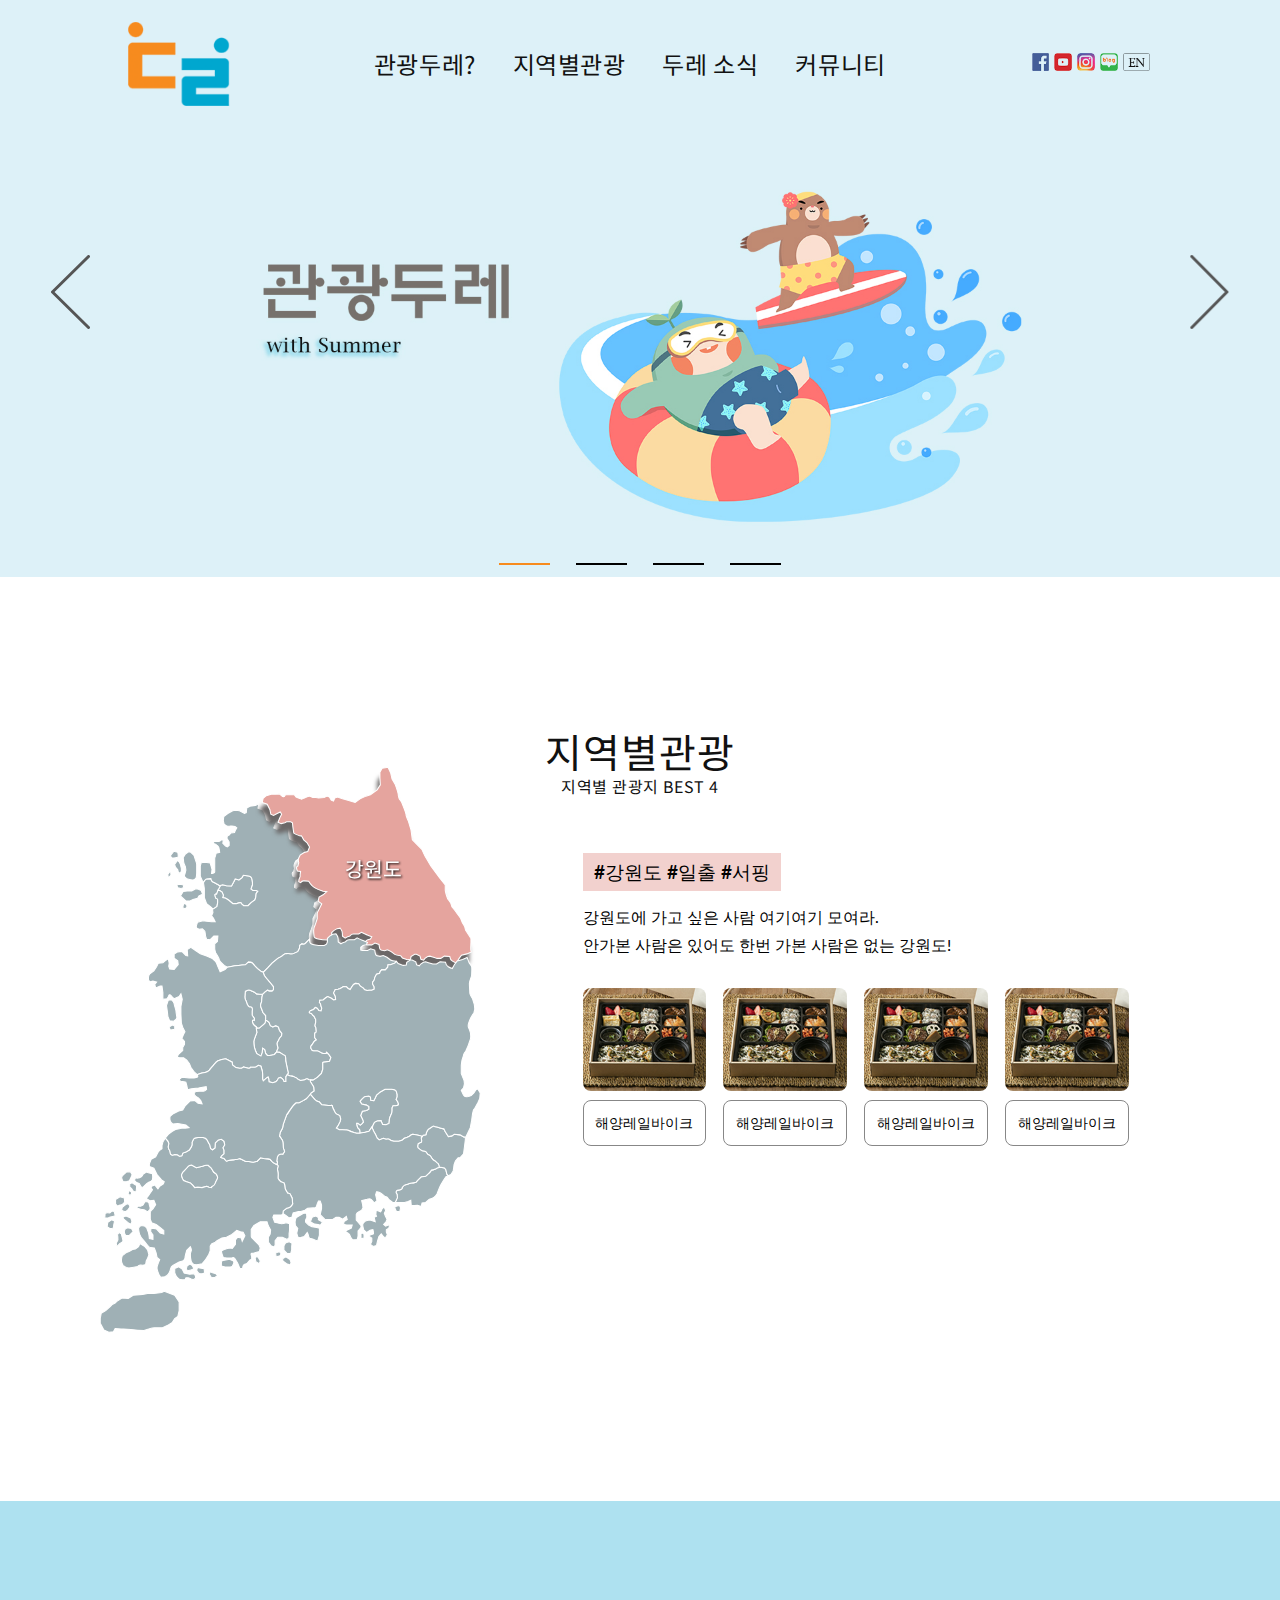
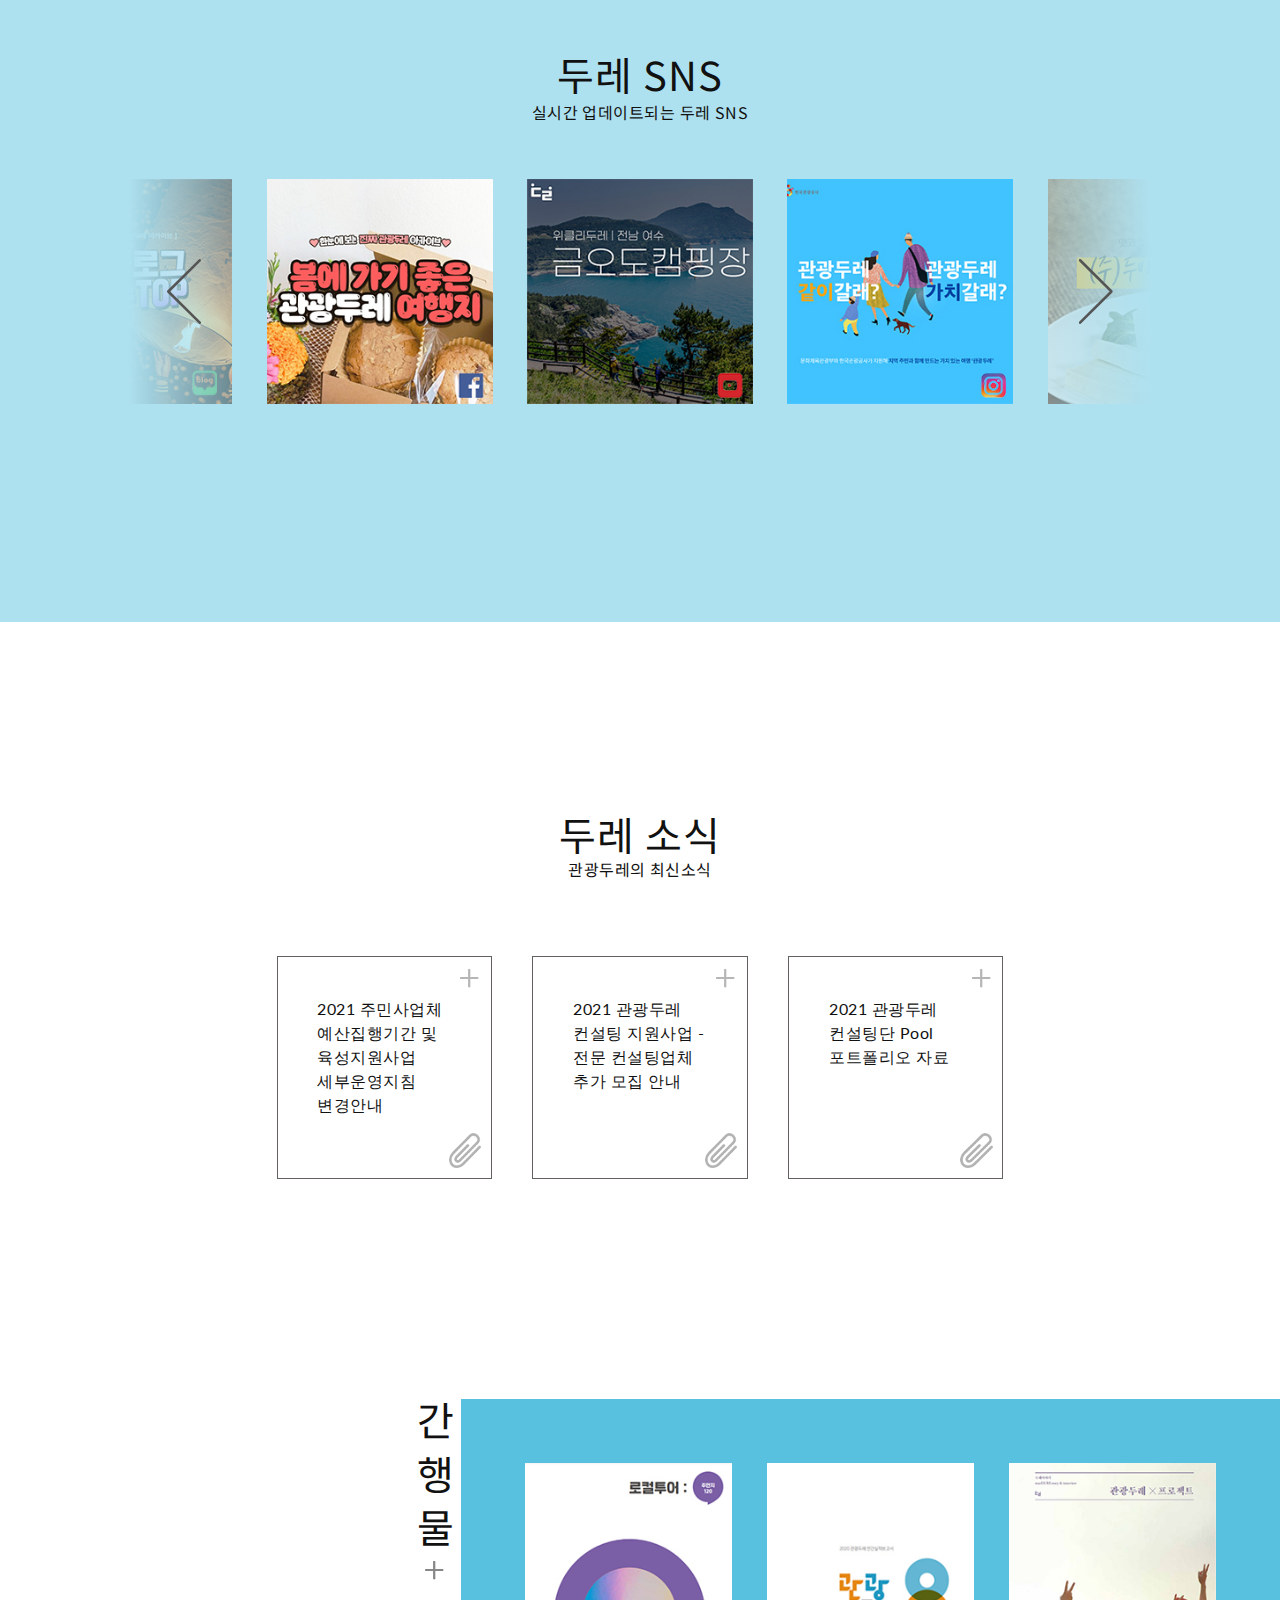
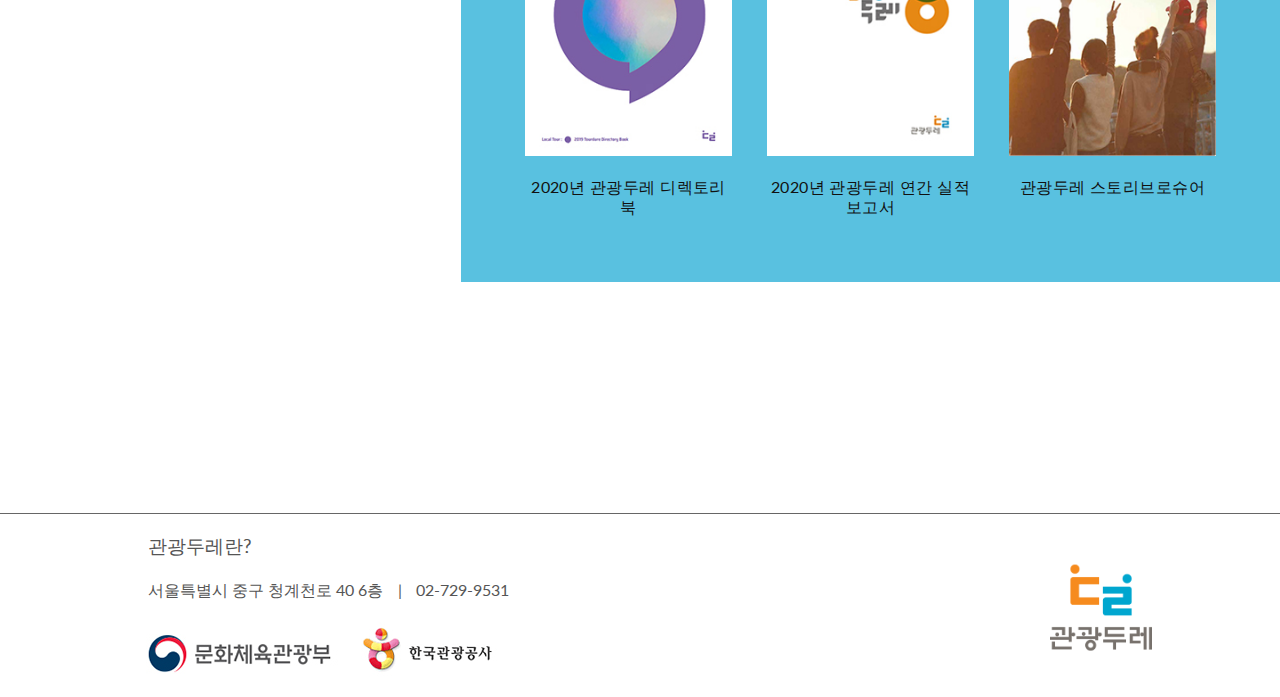
==== index.html @ 3c587f3b "meta 2nd" ====
<!DOCTYPE html>
<html lang="en">
<head>
    <meta charset="UTF-8">
    <meta http-equiv="X-UA-Compatible" content="IE=edge">
    <meta name="viewport" content="width=device-width, initial-scale=1.0">
    <meta property="og:title" content="관광두레">
    <meta property="og:url" content="http://bitnana.github.io/tourdure/">
    <meta property="og:image" content="./img/main/meta_thumbnail.jpg">
    <meta property="og:description" content="지역주민들의 관광사업체 지원">
    <meta name="twitter:card" content="summary">
    <meta name="twitter:title" content="관광두레">
    <meta name="twitter:url" content="http://bitnana.github.io/tourdure/">
    <meta name="twitter:image" content="./img/main/meta_thumbnail.jpg">
    <meta name="twitter:description" content="지역주민들의 관광사업체 지원">

    <link rel="shortcut icon" href="./img/main/favicon_16.png">
    <link rel="apple-touch-icon-precomposed" sizes="114*114" href="./img/main/favicon_16.png">
    <!-- ./img/main/favicon_16.png -->

    <title>관광두레 Tourdure</title>
    <link href="css/index.css"  rel="stylesheet">
    <!-- material icon -->
    <link href="https://fonts.googleapis.com/icon?family=Material+Icons" rel="stylesheet">
</head>
<body>
    <!-- index.html -->

    <header>
        <div class="header">
            <h2><a href="#"><img src="img/main/logo.png" alt="관광두레">관광두레</a></h2>
            <h4>대메뉴</h4>
            <ul class="menu">
                <li><a href="./menu1.html">관광두레?</a></li>
                <li>
                    <a href="./menu2.html">지역별관광</a>
                    <ul class="menu_local">
                        <li><a href="#">수도권</a></li>
                        <li><a href="#">강원도</a></li>
                        <li><a href="#">충청도</a></li>
                        <li><a href="#">경상도</a></li>
                        <li><a href="#">전라도</a></li>
                        <li><a href="#">제주도</a></li>
                    </ul>
                </li>
                <li><a href="./menu3.html">두레 소식</a></li>
                <li><a href="./menu4.html">커뮤니티</a></li>
            </ul>
            <ul class="sub_menu">
                <li><a href="https://www.facebook.com/KTOtourdure"><img src="img/main/face.png" alt="facebook"></a></li>
                <li><a href="https://www.youtube.com/channel/UCFsBMYCzEaqSqOVQrzxmRIQ"><img src="img/main/you.png" alt="youtube"></a></li>
                <li><a href="https://www.instagram.com/kto_dure/"><img src="img/main/insta.png" alt="instagram"></a></li>
                <li><a href="https://blog.naver.com/kto_dure"><img src="img/main/blog.png" alt="naver blog"></a></li>
                <li><a href="#"><img src="img/main/En.png" alt="english"></a></li>
            </ul>
            <div class="toggle">
                <a href="#">
                    <span></span>
                    <span></span>
                    <span></span>
                </a>
            </div>
        </div> 
        <!-- 비주얼 -->
    </header>
    <div class="visual">
        <div class="indi">
            <a href="#">
                <img src="./img/main/ic_arrow_grey.svg" alt="pre">
            </a>
            <a href="#">
                <img src="./img/main/ic_arrow_grey.svg" alt="next">
            </a>
        </div>
        <p class="slide">
            <a href="#"><span>1</span></a>
            <a href="#"><span>2</span></a>
            <a href="#"><span>3</span></a>
            <a href="#"><span>4</span></a>
        </p>
        <p class="motion">
            <img src="./img/character/dooki-1.png" alt="캐릭터">
            <img src="./img/character/doovi-1.png" alt="캐릭터">
        </p>
    </div> 

    <!-- 지역별 관광 -->
    <section class="local">
        <div class="local_div">
            <h4>지역별관광</h4>
            <p>지역별 관광지 BEST 4</p>
            <div class="area">
                <div class="map">
                    <svg xmlns="http://www.w3.org/2000/svg" xmlns:xlink="http://www.w3.org/1999/xlink" version="1.1" x="0px" y="0px" width="400px" height="530px" viewBox="0 0 400 530" enable-background="new 0 0 362 480" xml:space="preserve">
                        <g>
                            <g class="area-1">
                                <!--서울 //-->
                                <path class="" fill="#9fb0b5" stroke="#FFFFFF" stroke-miterlimit="10" d="M114.468,114.24l1.271,2.857l-0.635,2.222l2.857,0.635   l2.857,1.905l3.81,3.174h3.174c0,0,2.857-0.953,3.809-0.953c0.953,0,1.27,1.271,1.27,1.271l1.905,1.587h1.904h2.222l2.857-2.857   l3.492-2.539c0,0,0.952-2.222,0.952-3.174s0.317-2.857,0.317-2.857l1.587-2.222l-1.587-0.635h-2.856l-1.905-1.27l0.318-1.27   l0.952-2.54v-2.54l-0.317-2.222c0,0-0.318-1.587-0.953-2.54c-0.635-0.952-2.222-1.27-2.222-1.27l-5.079-0.635l-1.27,2.222   l-2.857,2.222l-3.491-0.952l-1.588,3.174l-1.904,3.492l-4.762-0.318l-3.492-0.952l-3.242,0.884l0.703,0.703l-1.905,3.492   l-0.006,0.019l1.594,0.298L114.468,114.24z"></path>
                                <!--인천//-->
                                <g>
                                    <polygon class="" fill="#9fb0b5" stroke="#FFFFFF" stroke-miterlimit="10" points="92.351,111.492 89.811,111.068 86.002,113.185     81.77,113.185 77.96,113.607 75.421,117.84 80.5,122.496 84.31,122.496 87.272,121.227 91.504,119.957 92.774,117.84     96.16,116.147 94.891,112.762    "></polygon>
                                    <polygon class="" fill="#9fb0b5" stroke="#FFFFFF" stroke-miterlimit="10" points="78.383,125.036 77.537,128.845 80.077,130.115     81.77,127.152 80.077,125.036    "></polygon>
                                    <path class="" fill="#9fb0b5" stroke="#FFFFFF" stroke-miterlimit="10" d="M78.383,109.798l-0.423-2.539l-4.233-0.423l-1.693,0.846    l0.847,2.539c0,0,0.846,0,2.116,0.423C76.267,111.068,78.383,109.798,78.383,109.798z"></path>
                                    <path class="" fill="#9fb0b5" stroke="#FFFFFF" stroke-miterlimit="10" d="M109.39,116.144l1.27-3.809l1.905-3.492l-1.587-1.587    c0,0-4.126-2.222-5.396-2.856c-1.27-0.635-1.587-2.857-1.587-2.857s-3.175,0.318-4.127,0.318s-2.859,3.282-2.859,3.282    l0.847,5.925v2.54v5.926l2.116,5.501l3.809,2.963l1.693,1.693l0.085,0.765c1.067-0.604,2.039-1.195,2.563-1.613    c1.587-1.27,1.587-1.27,1.587-1.27l0.635-3.492c0,0,0-1.904,0-2.856c0-0.953-1.905-1.588-1.905-1.588s-0.635-1.904-0.635-2.857    C107.802,115.827,109.39,116.144,109.39,116.144z"></path>
                                    <path class="" fill="#9fb0b5" stroke="#FFFFFF" stroke-miterlimit="10" d="M90.658,96.255c0-1.27,0-3.81,0-3.81s0-2.963,0-4.232    c0-1.27-1.27-4.656-1.27-4.656l-1.27-3.81l-2.962-2.963l-2.117-0.423l-2.963,2.117l-2.116,3.386c0,0,0.424,2.539,0.424,3.809    s1.692,4.656,1.692,4.656l0.424,3.386l-0.847,3.386c0,0-1.269,1.693,0,2.963c1.27,1.269,1.693,1.692,3.386,2.115    s3.81,0.847,5.079,0.423c1.27-0.423,2.117-2.116,2.117-2.116S90.658,97.524,90.658,96.255z"></path>
                                    <path class="" fill="#9fb0b5" stroke="#FFFFFF" stroke-miterlimit="10" d="M73.305,79.748c0-1.27-0.423-2.963-0.423-2.963l-3.81-0.846    l-2.962,3.809c0,0,0.423,2.54,1.693,2.54s5.079-0.846,5.079-0.846S73.305,81.018,73.305,79.748z"></path>
                                    <path class="" fill="#9fb0b5" stroke="#FFFFFF" stroke-miterlimit="10" d="M75.421,88.213l-1.27-2.54l-1.693-1.27    c-1.27,2.117-2.539,3.81-2.539,3.81l0.847,2.54l2.116,2.539l0.847,3.386l2.539-1.693v-2.963l-0.423-1.693L75.421,88.213z"></path>
                                    <polygon class="" fill="#9fb0b5" stroke="#FFFFFF" stroke-miterlimit="10" points="63.569,97.524 63.993,100.91 66.533,98.371     66.109,94.138  "></polygon>
                                </g>
                                <!--경기//-->
                                <path class="" fill="#9fb0b5" stroke="#FFFFFF" stroke-miterlimit="10" d="M205.359,122.073l3.387-2.962l-3.387-0.424   c0,0-5.502-1.693-8.041-3.385c-2.54-1.693-1.693-1.27-2.963-2.54c-1.27-1.27-2.539-3.386-2.539-3.386l-3.81-0.423c0,0,0,0-1.27,0   s-2.539,1.693-2.539,1.693l-1.693-0.847c0,0,0-2.539,0.847-3.809c0.846-1.27,0.423-2.54,0.423-2.54l0.423-3.385l-2.963-0.423   c0,0-0.847-1.693-0.847-2.963c0-1.27,1.271-1.693,1.271-1.693l0.846-2.963c0,0-0.423-1.693-0.423-2.963s1.693-4.232,1.693-4.232   l3.808-2.54l3.386-0.846l1.693-4.233l-2.539-4.232l-2.963-2.54l-2.115-3.81c0,0-2.116,0.423-7.196-2.54l-0.847-5.502l-0.423-4.232   l-1.693-0.847h-3.809l-1.694,0.847l-3.386,0.846l-2.962-1.27l1.693-4.233l1.693-3.385l-1.27-2.116l-3.386,1.693l-2.962,1.693   l-2.54-1.27l-0.847-4.233l-2.539-5.079l-4.656-1.693l0.814-3.798l-3.353,1.258l-5.079,0.846l-2.962,1.693l-0.423,4.233   l-1.693,0.846l-4.655-2.54l-3.81-0.423l-2.54,0.423l-4.656,2.54l-3.81,2.962l-0.423,3.81l0.846,3.386l2.54,1.693   c0,0,1.27,0.423,3.387,0c2.116-0.423,4.232,0.423,4.232,0.423l1.693,1.27l-1.27,2.116l-0.847,2.116l-3.386,0.424l-1.693,2.116   l-1.693,0.846l-0.423,2.116l2.116,3.386v3.386l-1.693,1.27l-1.693-0.846l-2.54-2.54l0.423-2.962h-2.116c0,0-1.27,1.269-2.54,1.269   c-1.27,0-3.81,0-3.81,0l-1.27,1.693l2.963,1.27c0,0,2.116,1.27,2.54,2.54c0.423,1.27,0.846,4.656,0.846,4.656l-3.386,0.847   l-0.424,2.116l-0.846,2.54v7.195c0,0,0,4.655,0,5.925s-2.963,1.27-2.963,1.27l0.424-3.81l-1.693-5.925l-5.08-0.847l-3.386,0.423   l-0.847,3.386v4.232v5.08l1.693,3.809l1.269,2.116c0,0,1.907-3.282,2.859-3.282s4.127-0.318,4.127-0.318s0.317,2.222,1.587,2.857   c1.27,0.634,5.396,2.856,5.396,2.856l0.885,0.884l3.242-0.884l3.492,0.952l4.762,0.318l1.904-3.492l1.588-3.174l3.491,0.952   l2.857-2.222l1.27-2.222l5.079,0.635c0,0,1.587,0.317,2.222,1.27c0.635,0.953,0.953,2.54,0.953,2.54l0.317,2.222v2.54l-0.952,2.54   l-0.318,1.27l1.905,1.27h2.856l1.587,0.635l-1.587,2.222c0,0-0.317,1.905-0.317,2.857s-0.952,3.174-0.952,3.174l-3.492,2.539   l-2.857,2.857h-2.222h-1.904l-1.905-1.587c0,0-0.317-1.271-1.27-1.271c-0.952,0-3.809,0.953-3.809,0.953h-3.174l-3.81-3.174   l-2.857-1.905l-2.857-0.635l0.635-2.222l-1.271-2.857l-2.222-1.587l-1.594-0.298l-1.263,3.79c0,0-1.587-0.317-1.587,0.635   c0,0.953,0.635,2.857,0.635,2.857s1.905,0.635,1.905,1.588c0,0.952,0,2.856,0,2.856l-0.635,3.492c0,0,0,0-1.587,1.27   c-0.523,0.418-1.496,1.009-2.563,1.613l0.337,3.044l-1.269,2.963l1.693,2.117l1.693,3.386h-3.386l-4.656-0.423l-3.386-0.423   l-5.08,1.27c0,0-1.269,3.386-1.269,4.656s2.962,2.116,2.962,2.116l2.963-0.423c0,0,2.539,1.692,2.539,4.232s1.27,5.502,1.27,5.502   l3.386,0.423l3.385-3.386h3.81l-0.423,5.079l-2.54,2.116v5.079l0.847,3.387c0,0,3.386,5.079,3.386,6.348   c0,1.27,4.655,5.502,4.655,5.502l2.963,1.693l7.091-1.271c0,0,4.127-0.635,5.08-0.635c0.953,0,4.762-0.317,4.762-0.317l2.857-2.54   c0,0,3.174,0,3.809,0.953c0.635,0.953,4.762,5.079,4.762,5.079l3.492,2.857l1.905,0.635l4.127-4.127l4.126-4.444l5.396-4.444   l3.492-1.904c0,0,2.54-2.54,3.492-2.54c0.952,0,2.857-0.318,3.81,0c0.952,0.317,1.586,0.317,2.539,0.317   c0.953,0,5.396-2.222,5.396-2.222l1.588-3.174l0.317-2.856l1.904-1.27l1.905,0.317c0,0,0.952-0.317,1.905-1.27   c0.736-0.736,2.604-2.604,3.417-3.418c-0.077-0.91-0.139-1.949-0.139-2.927c0-2.54,1.693-5.926,1.693-5.926l1.692-5.079v-5.502   l1.693-3.387l2.54-5.079l-3.386-2.54l0.846-3.809L205.359,122.073z"></path>
                                <text class="area-1-ko map_txt" x="120px" y="120px">수도권</text>
                            </g>
                            <g class="area-2">
                                <!--강원 //-->
                                <path class="" fill="#9fb0b5" stroke="#FFFFFF" stroke-miterlimit="10" d="M344.188,174.556c-0.424-1.27,0-6.348,0-7.619   c0-1.27,0-3.81,0-3.81l-5.08-8.041c0,0-0.422-2.962-1.691-4.655s-2.964-6.349-2.964-6.349s-3.386-4.656-4.232-5.925   c-0.847-1.271-3.81-4.656-3.81-4.656l-1.269-3.809l-2.117-2.963c0,0-0.847-0.847-1.693-3.809c-0.846-2.963-1.27-3.81-1.27-5.08   c0-1.269,0-5.079,0-5.079l-5.079-6.349l-8.466-11.428l-5.501-9.312l-2.962-6.348l-4.657-4.656l-4.231-4.233l-1.271-9.313   l-2.54-8.465c0,0-2.115-4.232-2.115-5.925c0-1.693-4.233-11.851-4.233-11.851s-2.963-3.386-2.963-5.926s-2.962-10.582-2.962-10.582   l-2.964-5.079l-1.27-5.502l-2.539-5.502l-2.54,0.423l-2.962,0.422l-2.116,3.81v5.502l0.423,6.349l-2.963,4.655l-6.348,4.656   l-4.231,1.27l-5.504,2.54l-4.655,3.386l-6.772-2.116l-5.079-1.27l-4.655-1.693l-2.54,0.847l-1.27,2.962l-2.116-0.846l-1.693-2.963   l-2.117-0.846l-2.962,1.27l-5.078,0.423l-2.54-0.423h-2.963l-2.963-1.27l-1.693,0.423l-3.81,1.694l-2.116,0.845l-1.693-0.845   l-3.387-1.271l-1.692-2.116h-5.926c0,0-2.962-0.423-2.962,0.847s-2.117,0.846-2.117,0.846l-2.962-2.539l-3.809,0.423h-3.809   l-4.656,1.27l-2.963,2.54l-0.033,0.012l-0.814,3.798l4.656,1.693l2.539,5.079l0.847,4.233l2.54,1.27l2.962-1.693l3.386-1.693   l1.27,2.116l-1.693,3.385l-1.693,4.233l2.962,1.27l3.386-0.846l1.694-0.847h3.809l1.693,0.847l0.423,4.232l0.847,5.502   c5.08,2.963,7.196,2.54,7.196,2.54l2.115,3.81l2.963,2.54l2.539,4.232l-1.693,4.233l-3.386,0.846l-3.808,2.54   c0,0-1.693,2.962-1.693,4.232s0.423,2.963,0.423,2.963l-0.846,2.963c0,0-1.271,0.423-1.271,1.693c0,1.27,0.847,2.963,0.847,2.963   l2.963,0.423l-0.423,3.385c0,0,0.422,1.27-0.423,2.54c-0.847,1.27-0.847,3.809-0.847,3.809l1.693,0.847c0,0,1.27-1.693,2.539-1.693   s1.27,0,1.27,0l3.81,0.423c0,0,1.269,2.116,2.539,3.386c1.27,1.27,0.423,0.847,2.963,2.54c2.539,1.692,8.041,3.385,8.041,3.385   l3.387,0.424l-3.387,2.962l-3.809,2.117l-0.846,3.809l3.386,2.54l-2.54,5.079l-1.693,3.387v5.502l-1.692,5.079   c0,0-1.693,3.386-1.693,5.926c0,2.539,0.424,5.502,0.424,5.502s0,1.693,3.809,2.54s9.735,0.847,9.735,0.847l2.115-1.27l0.848-2.116   v-3.386c1.692-2.116,5.079-3.81,5.079-3.81l2.962-0.423c0,0,1.27,1.693,1.693,2.962c0.423,1.271,0.423,4.656,0.423,4.656   l2.539,1.693c0,0,2.541-1.693,3.811-1.693s0.846-2.116,3.809-2.116s5.079,0,5.079,0l2.539-1.693c0,0,4.233,2.116,5.502,2.539   c1.27,0.423,4.234,1.693,4.234,1.693l-1.27,2.116l-2.965,0.847l-2.115,1.693v2.54l1.693,0.423h4.656l2.962-1.693l3.81,1.27   c0,0,0.423,2.962,0.846,4.232c0.424,1.27,4.232,1.693,4.232,1.693l2.963-0.846l3.386,1.692c0,0,2.116,1.693,3.385,2.54   c1.271,0.847,5.504,1.27,5.504,1.27l1.693,2.117l4.655,1.692l2.962-0.423l0.424-2.54l3.387-2.117h1.692l3.387,1.693l0.846,2.963   l2.54,0.847l1.271-1.694l2.539-1.693l2.116-0.423c0,0,1.27,0.423,2.539,0.846c1.271,0.423,4.232,1.27,4.232,1.27h3.387l3.387-2.116   l5.077,0.423c0,0,0.423,2.962,2.54,4.232c2.116,1.27,3.81,1.693,3.81,1.693l2.116-3.809l2.54-3.386l5.078-1.27l4.213-1.872   C344.425,175.224,344.284,174.845,344.188,174.556z"></path>
                                <text class="area-2-ko map_txt" x="230px" y="100px">강원도</text>
                            </g>

                            <g class="area-3">
                                <!--대전 //-->
                                <path class="" fill="#9fb0b5" stroke="#FFFFFF" stroke-miterlimit="10" d="M166.212,256.453c0-1.587,1.269-2.857,1.269-2.857l0.953-2.222   l1.904-2.222l0.318-2.222l-2.222-2.857l-0.953-3.175l-2.539-1.27l-2.857,1.27l-2.223-1.27l-1.27-3.174l-2.222-1.587l-1.117-0.319   c-0.077,0.509-0.153,1.125-0.153,1.589c0,0.953-1.905,2.539-1.905,2.539l-3.81,3.175h-2.857l0.635,4.126l-1.905,5.079   c0,0-0.952,2.54-0.952,3.492c0,0.952,0,2.857,0.635,5.713c0.634,2.857,2.222,5.713,2.222,5.713l3.809,2.225l1.27-3.176l0.318-4.127   l1.904,1.27l0.953,3.491l1.587,1.904c0,0,0.953,0,1.905,0s4.761-0.951,4.761-0.951l1.905-2.222l0.14,0.016   c0.386-1.914,1.447-3.824,1.447-3.824S166.212,258.042,166.212,256.453z"></path>
                                <!--세종//-->
                                <path class="" fill="#9fb0b5" stroke="#FFFFFF" stroke-miterlimit="10" d="M146.847,209.79l-1.904-1.588l-4.126-1.904   c0,0-1.27-0.317-2.222,0c-0.953,0.318-2.222,0.952-2.222,0.952s-0.317,2.54-0.317,3.492c0,0.953-0.318,1.27,0,3.175   c0.317,1.905,1.587,3.174,1.587,4.126s1.587,3.175,1.587,3.175s0.952,0.952,2.222,0.952s1.587,2.54,1.587,2.54   s-0.317,0.953-0.317,1.904c0,0.953,0,3.174,0,3.174l2.222,3.175l-0.318,1.587c0,0-1.904-1.27-1.587,1.587   c0.317,2.857,3.492,4.444,3.492,4.444l0.762,1.27h2.095l3.81-3.175c0,0,1.905-1.586,1.905-2.539c0-0.952,0.317-2.54,0.317-2.54   v-3.491l-2.54-2.857l-0.952-2.539c0,0-1.27-3.175-1.27-4.126c0-0.953,0.952-3.493,0.952-3.493l0.318-4.126l0.635-2.857h-2.54   L146.847,209.79z"></path>
                                <!--충북 //-->
                                <path class="" fill="#9fb0b5" stroke="#FFFFFF" stroke-miterlimit="10" d="M181.131,287.245l3.492,1.587l1.27,1.27l2.222,0.953   c0,0,4.127-0.318,5.08-1.271c0.952-0.952,2.857,0.636,2.857,0.636l3.809,0.316l4.125-2.538l3.811-3.81l1.27-3.81v-1.904   c0,0,0-3.175,0-4.128c0-0.952,2.54-0.952,2.54-0.952l3.809-0.634l1.271-3.491c0,0-1.588-2.858-3.493-4.445   c-1.903-1.587,0,0-0.951,0.634c-0.952,0.637-5.08-0.951-5.08-0.951s-2.221-1.588-3.175-1.588c-0.951,0-2.539,0-3.491,0   c-0.953,0-1.904-0.317-2.539-2.222c-0.635-1.905,0.635-2.856,0.635-2.856l2.54-3.81l1.904-1.27l-1.588-2.222v-4.126   c0,0,0,0,0.953-0.318c0.952-0.317,0.317-2.856,0.317-4.126s-0.952-1.587-0.952-2.54c0-0.953,0.635-3.174,0.635-3.174v-2.54   l-1.588-3.174c0,0-1.586-0.953-1.904-1.904c-0.317-0.952-1.27-0.635-2.223-1.27c-0.951-0.635,0.636-1.904,0.636-1.904l3.174-1.27   l1.587-1.905l1.903,0.953l1.271,1.904l2.223,0.318l0.635-2.54c0,0-0.953-2.222-0.953-3.174c0-0.953-1.27-2.223-1.27-2.223   l0.317-1.904l3.176-0.318l1.904-1.587l2.223-1.587l3.174,1.27l2.538,1.905l1.905-0.317l-0.316-3.174l-1.589-3.174l1.589-3.175   l2.539-0.317l2.222-0.635l2.858-1.905l2.855,0.318l1.588,1.587l1.904,0.953l1.587-2.54l1.588-2.222l1.904-0.953l2.856,0.317   l1.588,2.222l2.538,1.587l1.588,1.905l2.223,0.635l1.904-0.318h2.54l2.222-0.952v-2.222c0,0-1.588-2.222-1.588-3.492   c0-1.27,1.588-2.857,1.588-2.857l0.635-2.539l1.588-2.857l2.857-0.952l0.634-1.904l1.27-1.27h3.493l2.221-2.54l0.317-2.222h2.223   l4.128-1.587l1.36-1.702c-0.662-0.073-4.234-0.49-5.387-1.258c-1.269-0.846-3.385-2.54-3.385-2.54l-3.386-1.692l-2.963,0.846   c0,0-3.809-0.424-4.232-1.693c-0.423-1.27-0.846-4.232-0.846-4.232l-3.81-1.27l-2.962,1.693h-4.656l-1.693-0.423v-2.54l2.115-1.693   l2.965-0.847l1.27-2.116c0,0-2.965-1.27-4.234-1.693c-1.269-0.423-5.502-2.539-5.502-2.539l-2.539,1.693c0,0-2.116,0-5.079,0   s-2.539,2.116-3.809,2.116s-3.811,1.693-3.811,1.693l-2.539-1.693c0,0,0-3.386-0.423-4.656c-0.424-1.27-1.693-2.962-1.693-2.962   l-2.962,0.423c0,0-3.387,1.693-5.079,3.81v3.386l-0.848,2.116l-2.115,1.27c0,0-5.926,0-9.735-0.847s-3.809-2.54-3.809-2.54   s-0.161-1.122-0.285-2.575c-0.813,0.813-2.681,2.682-3.417,3.418c-0.953,0.953-1.905,1.27-1.905,1.27l-1.905-0.317l-1.904,1.27   l-0.317,2.856l-1.588,3.174c0,0-4.444,2.222-5.396,2.222c-0.952,0-1.587,0-2.539-0.317c-0.953-0.318-2.858,0-3.81,0   c-0.953,0-3.492,2.54-3.492,2.54l-3.492,1.904l-5.396,4.444l-4.126,4.444l-4.127,4.127c0,0,0.635,2.54,1.27,3.492   c0.635,0.953,2.222,2.856,2.222,2.856l1.905,2.223l1.904,2.222l2.223,2.857v2.54l-1.27,1.27h-2.857l-1.269-0.952l-2.541,1.904   l-2.222,2.222l-0.635,2.857l-0.318,4.126c0,0-0.952,2.54-0.952,3.493c0,0.952,1.27,4.126,1.27,4.126l0.952,2.539l2.54,2.857v3.491   c0,0-0.083,0.417-0.165,0.951l1.117,0.319l2.222,1.587l1.27,3.174l2.223,1.27l2.857-1.27l2.539,1.27l0.953,3.175l2.222,2.857   l-0.318,2.222l-1.904,2.222l-0.953,2.222c0,0-1.269,1.27-1.269,2.857c0,1.588,0.952,4.128,0.952,4.128s-1.062,1.91-1.447,3.824   l2.717,0.303l4.126,2.539c0,0,1.587,0.316,1.587,2.224c0,1.903,0,3.491,0.318,4.443c0.317,0.951,0.635,2.856,0.952,4.443   c0.317,1.589,1.27,5.715,1.27,5.715l-1.006,1.58l2.276,0.958L181.131,287.245z"></path>
                                <!--충남 //-->
                                <g>
                                    <path class="" fill="#9fb0b5" stroke="#FFFFFF" stroke-miterlimit="10" d="M69.495,218.999c0-1.27-2.54-3.809-2.54-3.809l-2.963,0.423    l-1.692,5.079l0.847,5.926l0.423,4.233l1.693,4.232l3.81,0.423c0,0,2.962-2.116,2.962-3.386c0-1.27-0.847-5.079-0.847-6.349    C71.188,224.5,69.495,220.268,69.495,218.999z"></path>
                                    <path class="" fill="#9fb0b5" stroke="#FFFFFF" stroke-miterlimit="10" d="M175.417,278.356c-0.317-1.587-0.635-3.492-0.952-4.443    c-0.318-0.952-0.318-2.54-0.318-4.443c0-1.907-1.587-2.224-1.587-2.224l-4.126-2.539l-2.857-0.318l-1.905,2.222    c0,0-3.809,0.951-4.761,0.951s-1.905,0-1.905,0l-1.587-1.904l-0.953-3.491l-1.904-1.27l-0.318,4.127l-1.27,3.176l-3.809-2.225    c0,0-1.588-2.856-2.222-5.713c-0.635-2.856-0.635-4.762-0.635-5.713c0-0.953,0.952-3.492,0.952-3.492l1.905-5.079l-0.635-4.126    h0.762l-0.762-1.27c0,0-3.174-1.587-3.492-4.444c-0.317-2.857,1.587-1.587,1.587-1.587l0.318-1.587l-2.222-3.175    c0,0,0-2.222,0-3.174c0-0.952,0.317-1.904,0.317-1.904s-0.317-2.54-1.587-2.54s-2.222-0.952-2.222-0.952s-1.587-2.222-1.587-3.175    s-1.27-2.222-1.587-4.126c-0.318-1.905,0-2.222,0-3.175c0-0.952,0.317-3.492,0.317-3.492s1.27-0.634,2.222-0.952    c0.952-0.317,2.222,0,2.222,0l4.126,1.904l1.904,1.588l3.175,0.317h2.54l2.222-2.222l2.541-1.904l1.269,0.952h2.857l1.27-1.27    v-2.54l-2.223-2.857l-1.904-2.222l-1.905-2.223c0,0-1.587-1.904-2.222-2.856c-0.634-0.952-1.27-3.492-1.27-3.492l-1.905-0.635    l-3.492-2.857c0,0-4.126-4.126-4.762-5.079c-0.635-0.953-3.809-0.953-3.809-0.953l-2.857,2.54c0,0-3.809,0.317-4.762,0.317    c-0.952,0-5.08,0.635-5.08,0.635l-7.091,1.271l-2.116,2.116l-4.656,2.116l-1.693-3.809c0,0-1.27-2.963-1.693-4.233    c-0.423-1.27-3.81-4.232-3.81-4.232l-5.502-2.539l-5.926-2.117l-3.809-2.54l-5.079-3.386l-3.387,2.116l0.424,5.926l-1.693-0.424    l-3.809-3.809l-3.81,0.423l-3.386,2.117v3.809l3.386,2.54l0.423,3.386l-3.809,4.656l-4.233-0.423l-0.847-2.54l0.423-2.963    l-0.847-4.232l-2.963,2.116l-2.116,1.693l-4.232,0.423l-1.693,3.386l-2.54,3.81l-3.81,2.963c0,0-1.27,1.27-1.27,3.386    s0,2.116,0,2.116s0.847,2.118,2.54,1.693c1.693-0.423,1.693-0.423,1.693-0.423l3.386,0.847l-1.693,2.116l0.847,3.385l4.232-1.692    h1.694l0.846,5.925v6.349l3.81-0.423c0,0,1.27-1.693,1.693-2.962c0.423-1.27,1.693-0.847,2.54,0.422    c0.847,1.27,2.54,2.54,2.54,2.54l4.656-2.116l1.693-2.54l1.27,5.079l-1.27,6.772v7.195l0.423,8.465l1.27,3.81l2.115,4.233    l-1.27,2.539l-1.692,3.81l2.539,2.962v2.54l-1.692,2.962v2.963l-4.233,3.808l-0.847,2.54l2.116,0.424h3.809l2.963,2.115    l2.54,3.387l1.27,3.387l3.386,4.655l2.54,2.115c0,0,0.029,0.061,0.071,0.153c1.532-0.511,3.164-1.056,3.635-1.212    c0.953-0.317,3.492-0.636,4.444-0.953s1.905-0.635,3.175-1.903c1.269-1.271,1.269-1.905,2.856-3.493    c1.587-1.587,1.587-1.904,1.587-1.904s2.54-2.857,3.809-3.491c1.271-0.636,3.492-1.271,3.492-1.271l3.809-0.634l6.031,3.174    l0.317,2.539l3.175,2.54l3.175,0.635h2.222l1.905-1.271c0,0,2.856,0.953,4.444,1.271c1.587,0.318,1.904-0.952,1.904-0.952    s2.222,0,3.175,0c0.952,0,1.904-0.318,1.904-0.318l2.54-1.587l2.222,0.953c0,0,0.953,3.49,1.27,4.443    c0.318,0.952,0.318,2.223,0.318,3.175s0,4.443,0,4.443l0.635,1.588l2.857-2.54l1.587-0.953l0.635,1.588l0.317,2.857l3.492,0.951    l2.857-0.951l1.27-1.27l1.269-2.223l1.905-0.634c0,0,1.904,1.269,2.539,2.222c0.635,0.952,0.635,1.586,0.635,1.586h1.905v-4.444    l2.222-3.49C176.687,284.071,175.734,279.945,175.417,278.356z"></path>
                                    <polygon class="" fill="#9fb0b5" stroke="#FFFFFF" stroke-miterlimit="10" points="64.63,240.898 65.899,243.756 70.027,243.121     70.027,239.947 67.805,238.994   "></polygon>
                                </g>
                                <text class="area-3-ko map_txt" x="110px" y="240px">충청도</text>
                            </g>

                            <g class="area-4">
                                <!--부산 //-->
                                <path class="" fill="#9fb0b5" stroke="#FFFFFF" stroke-miterlimit="10" d="M324.614,374.858l-1.27-1.586l-3.492-0.636l-2.856,0.316   l-1.588,0.953l-3.175,1.27c0,0-0.634-0.635-1.269,0.317c-0.637,0.953-1.588,2.54-3.176,3.493c-1.587,0.95-0.635,1.904-3.491,2.221   c-2.856,0.318-2.856,0.318-2.856,0.318s-1.271,1.27-2.223,2.222c-0.951,0.952-2.539,2.857-2.539,2.857s-0.635,0.317-2.538,0.634   c-1.907,0.317-2.542,0-3.811,0.636c-1.271,0.634-4.127,1.269-4.127,1.269s-1.587,0.954-2.539,2.541   c-0.954,1.587,0.952,0.317-0.954,1.587c-1.903,1.27-3.49,0.318-4.126,1.27c-0.634,0.953,0-0.634-0.634,0.953   c-0.636,1.587,0.951,1.903,0.951,2.856c0,0.951,0.318,2.54,0.318,2.54s-0.636,1.586-1.27,2.856   c-0.171,0.341-0.55,1.053-1.012,1.907h1.22h2.963h4.656l3.387-0.847l2.538-1.269l0.424,4.655l2.963,0.423l2.964-0.423l3.385,1.27   l0.847-3.387l3.386-0.423l3.385-2.962c5.08-1.271,7.197-5.079,7.197-5.079l2.539-6.349l1.27-2.54l2.54-4.233l2.116-2.962   l2.183-0.991c-0.702-0.854-1.335-1.551-1.335-1.551L324.614,374.858z"></path>
                                <!--울산  //-->
                                <path class="" fill="#9fb0b5" stroke="#FFFFFF" stroke-miterlimit="10" d="M337.947,342.162l-5.398-0.635l-2.221,1.588l-3.174,0.633   c0,0-0.318-0.316-0.952-1.268c-0.637-0.953-2.223-3.493-2.223-3.493l-1.271-2.539c0,0-0.634,0.318-3.492-0.636   c-2.855-0.951-2.855-0.951-2.855-0.951l-2.541-0.635c0,0-0.634-0.635-1.587,0c-0.952,0.635-2.856,1.905-2.856,1.905   s-1.27,0.316-2.223,2.221c-0.952,1.905-1.27,3.81-1.27,3.81l-2.539,0.318l-1.904,2.54c0,0,0.952,3.809,0,4.126   c-0.953,0.317-2.856,1.27-2.856,1.27s-0.637,2.539-0.317,3.491c0.317,0.952,4.443,3.492,4.443,3.492l2.856,0.316l1.904,2.542   c0,0,2.541,0.951,2.856,1.903c0.319,0.953,0.953,1.903,2.223,3.174c1.27,1.271,1.905,0.952,2.541,1.905   c0.634,0.952,2.222,1.905,2.222,1.905s0.952,1.587,0.952,2.539c0,0.212,0.049,0.618,0.122,1.115l1.465-0.163l3.492,0.636   l1.27,1.586l0.951,4.128c0,0,0.633,0.696,1.335,1.551l2.473-1.125l2.117-3.388l0.422-2.539l0.424-3.386l1.27-3.386l2.541-2.963   h1.692l3.386-3.809l0.846-6.351l0.848-6.771v-1.692l0.345-0.72l-1.825-0.342L337.947,342.162z"></path>
                                <!--대구 //-->
                                <path class="" fill="#9fb0b5" stroke="#FFFFFF" stroke-miterlimit="10" d="M257.634,330.416l2.54-1.268l3.492-0.318l1.586,3.491l3.175,0.317   l2.856-1.27c0,0,0.317-2.856,0.317-3.809s1.271-3.811,1.271-3.811s0.635-1.27,0.952-2.221c0.318-0.952,0.318-1.588,0.318-2.541   c0-0.951,0-2.222,0-2.222l0.952-1.905c0,0,0,0,2.539,0s2.539-1.586,2.539-1.586l-0.635-1.905l-1.586-2.538l0.951-2.223v-2.54   c0,0-0.635-2.539-1.27-3.491c-0.634-0.953-3.81-1.27-3.81-1.27h-6.35l-4.443,2.538l-3.491,2.858l-1.271,2.856l-1.27,2.54   l-2.856-0.318l-0.317-3.174l-1.588-0.953l-4.127,0.636l-2.856,2.857l-1.271,1.586l1.589,2.54l4.443,0.951l2.222,1.27v2.541   l-2.222,1.27l-3.81,0.635l-1.588,4.128l1.905,3.808l0.636,2.222l-1.271,1.588l-1.586,1.27l-2.223-1.587h-1.269l0.316,2.223   l0.952,2.221l1.588,1.589l0.316,3.174c0,0,2.223-0.635,3.176-0.635c0.951,0,5.396-1.27,5.396-1.27l2.54-3.81l0.444,0.963   l0.509-2.232L257.634,330.416z"></path>
                                <!--경북 //-->
                                <g>
                                    <path class="" fill="#9fb0b5" stroke="#FFFFFF" stroke-miterlimit="10" d="M352.652,300.263l-1.693,2.54l-2.54,2.539l-2.538,0.847    c0,0-3.387,0.423-4.233-0.847c-0.847-1.271-0.847-1.271-0.847-1.271l-1.693-3.809l2.117-2.116l0.846-3.809    c0,0,0.002-2.962-0.846-4.655c-0.848-1.694-2.117-5.08-2.117-5.08s0-0.424,0-2.115c0-1.693,0-2.54,0-4.657    c0-2.115,0-0.847,0.424-4.231c0.424-3.387,1.693-5.079,1.693-6.349c0-1.271,2.116-3.81,2.116-3.81l2.117-4.656l1.268-3.809    c0,0,1.271-2.54,1.271-5.079s-0.423-5.08-1.271-6.772c-0.845-1.693-0.845-1.693-0.845-1.693s-0.847-2.117,0.845-6.349    c1.693-4.232,4.233-7.619,4.233-7.619l0.848-3.386l-0.424-4.232l-1.693-5.502c0,0-2.54-4.233-2.54-5.502    c0-1.27-0.424-6.349-0.424-8.889c0-2.539,2.117-6.349,2.117-7.619s0.424-6.772,0-8.042s-2.117-2.962-2.539-4.232    c-0.327-0.981-1.158-2.97-1.714-4.411l-4.213,1.872l-5.078,1.27l-2.54,3.386l-2.116,3.809c0,0-1.693-0.423-3.81-1.693    c-2.117-1.27-2.54-4.232-2.54-4.232l-5.077-0.423l-3.387,2.116h-3.387c0,0-2.962-0.847-4.232-1.27    c-1.27-0.423-2.539-0.846-2.539-0.846l-2.116,0.423l-2.539,1.693l-1.271,1.694l-2.54-0.847l-0.846-2.963l-3.387-1.693h-1.692    l-3.387,2.117l-0.424,2.54l-2.962,0.423l-4.655-1.692l-1.693-2.117c0,0-0.048-0.004-0.117-0.012l-1.36,1.702l-4.128,1.587h-2.223    l-0.317,2.222l-2.221,2.54H264.3l-1.27,1.27l-0.634,1.904l-2.857,0.952l-1.588,2.857l-0.635,2.539c0,0-1.588,1.587-1.588,2.857    c0,1.271,1.588,3.492,1.588,3.492v2.222l-2.222,0.952h-2.54l-1.904,0.318l-2.223-0.635l-1.588-1.905l-2.538-1.587l-1.588-2.222    l-2.856-0.317l-1.904,0.953l-1.588,2.222l-1.587,2.54l-1.904-0.953l-1.588-1.587l-2.855-0.318l-2.858,1.905l-2.222,0.635    l-2.539,0.317l-1.589,3.175l1.589,3.174l0.316,3.174l-1.905,0.317l-2.538-1.905l-3.174-1.27l-2.223,1.587l-1.904,1.587    l-3.176,0.318l-0.317,1.904c0,0,1.27,1.27,1.27,2.223c0,0.952,0.953,3.174,0.953,3.174l-0.635,2.54l-2.223-0.318l-1.271-1.904    l-1.903-0.953l-1.587,1.905l-3.174,1.27c0,0-1.587,1.269-0.636,1.904c0.953,0.635,1.906,0.318,2.223,1.27    c0.318,0.952,1.904,1.904,1.904,1.904l1.588,3.174v2.54c0,0-0.635,2.222-0.635,3.174c0,0.952,0.952,1.27,0.952,2.54    s0.635,3.809-0.317,4.126c-0.953,0.318-0.953,0.318-0.953,0.318v4.126l1.588,2.222l-1.904,1.27l-2.54,3.81    c0,0-1.27,0.951-0.635,2.856c0.635,1.905,1.586,2.222,2.539,2.222c0.952,0,2.54,0,3.491,0c0.954,0,3.175,1.588,3.175,1.588    s4.128,1.587,5.08,0.951c0.951-0.634-0.952-2.221,0.951-0.634c1.905,1.587,3.493,4.445,3.493,4.445l-1.271,3.491l-3.809,0.634    c0,0-2.54,0-2.54,0.952c0,0.953,0,4.128,0,4.128v1.904l-1.27,3.81l-3.811,3.81l-4.125,2.538l-2.152-0.179l-0.387,1.448    l2.222,3.494l0.953,1.586l0.317,3.809l-2.856,1.905c0,0-0.013,0.225-0.707,1.171l4.198,4.861l1.905,1.586l2.539,0.952l2.223,2.54    l6.349,0.636h2.539c0,0,0.953-0.636,1.27,1.269c0.317,1.906,0.952,2.223,1.587,3.81c0.636,1.587,1.905,2.856,1.905,2.856    l3.174,1.589l0.953,3.174l-0.634,2.539l-1.588,3.174l-1.905,2.856l2.857,1.589c0,0,1.905,0,2.856,0c0.954,0,5.08,0,6.031,0.634    c0.953,0.636,4.763,1.905,4.763,1.905l2.54,0.635h3.173l-0.316-3.174l-1.588-1.589l-0.952-2.221l-0.316-2.223h1.269l2.223,1.587    l1.586-1.27l1.271-1.588l-0.636-2.222l-1.905-3.808l1.588-4.128l3.81-0.635l2.222-1.27v-2.541l-2.222-1.27l-4.443-0.951    l-1.589-2.54l1.271-1.586l2.856-2.857l4.127-0.636l1.588,0.953l0.317,3.174l2.856,0.318l1.27-2.54l1.271-2.856l3.491-2.858    l4.443-2.538h6.35c0,0,3.176,0.316,3.81,1.27c0.635,0.952,1.27,3.491,1.27,3.491v2.54l-0.951,2.223l1.586,2.538l0.635,1.905    c0,0,0,1.586-2.539,1.586s-2.539,0-2.539,0l-0.952,1.905c0,0,0,1.271,0,2.222c0,0.953,0,1.589-0.318,2.541    c-0.317,0.951-0.952,2.221-0.952,2.221s-1.271,2.858-1.271,3.811s-0.317,3.809-0.317,3.809l-2.856,1.27l-3.175-0.317l-1.586-3.491    l-3.492,0.318l-2.54,1.268l-1.586,3.176l-0.509,2.232l1.46,3.163l1.587,2.857l1.588,3.491l1.903,1.588l3.811-1.588l2.539,0.953    c0,0,2.856-0.635,3.492,0.316c0.635,0.954,3.81,1.588,3.81,1.588h4.761l3.492-1.27c0,0,1.587-1.903,2.54-1.903    c0.952,0,3.81-1.589,3.81-1.589l2.222-1.587c0,0,0.635-0.317,2.538,0c1.907,0.317,5.715,0.953,6.668,1.587    c0.15,0.102,0.38,0.202,0.647,0.3l0.939-1.251l2.539-0.318c0,0,0.317-1.904,1.27-3.81c0.953-1.904,2.223-2.221,2.223-2.221    s1.904-1.271,2.856-1.905c0.953-0.635,1.587,0,1.587,0l2.541,0.635c0,0,0,0,2.855,0.951c2.858,0.954,3.492,0.636,3.492,0.636    l1.271,2.539c0,0,1.586,2.54,2.223,3.493c0.634,0.951,0.952,1.268,0.952,1.268l3.174-0.633l2.221-1.588l5.398,0.635l3.49,1.905    l1.825,0.342l4.311-9.017l1.27-6.771l0.847-6.35l0.847-3.386l1.271-1.693l2.962-5.502l1.693-3.809l0.423-5.079l-2.538-4.231    L352.652,300.263z"></path>
                                </g>
                                <!--경남 //-->
                                <g>
                                    <path class="" fill="#9fb0b5" stroke="#FFFFFF" stroke-miterlimit="10" d="M318.266,371.685c0-0.952-0.952-2.539-0.952-2.539    s-1.588-0.953-2.222-1.905c-0.636-0.953-1.271-0.634-2.541-1.905c-1.27-1.271-1.903-2.221-2.223-3.174    c-0.315-0.952-2.856-1.903-2.856-1.903l-1.904-2.542l-2.856-0.316c0,0-4.126-2.54-4.443-3.492    c-0.319-0.952,0.317-3.491,0.317-3.491s1.903-0.952,2.856-1.27c0.952-0.317,0-4.126,0-4.126l0.965-1.289    c-0.268-0.098-0.497-0.198-0.647-0.3c-0.953-0.634-4.761-1.27-6.668-1.587c-1.903-0.317-2.538,0-2.538,0l-2.222,1.587    c0,0-2.857,1.589-3.81,1.589c-0.953,0-2.54,1.903-2.54,1.903l-3.492,1.27h-4.761c0,0-3.175-0.634-3.81-1.588    c-0.636-0.951-3.492-0.316-3.492-0.316l-2.539-0.953l-3.811,1.588l-1.903-1.588l-1.588-3.491l-1.587-2.857l-1.904-4.126    l-2.54,3.81c0,0-4.444,1.27-5.396,1.27c-0.953,0-3.176,0.635-3.176,0.635h-3.173l-2.54-0.635c0,0-3.81-1.27-4.763-1.905    c-0.951-0.634-5.077-0.634-6.031-0.634c-0.951,0-2.856,0-2.856,0l-2.857-1.589l1.905-2.856l1.588-3.174l0.634-2.539l-0.953-3.174    l-3.174-1.589c0,0-1.27-1.27-1.905-2.856c-0.635-1.587-1.27-1.903-1.587-3.81c-0.316-1.904-1.27-1.269-1.27-1.269h-2.539    l-6.349-0.636l-2.223-2.54l-2.539-0.952l-1.905-1.586l-4.198-4.861c-0.154,0.211-0.331,0.444-0.564,0.734    c-1.269,1.587-2.221,2.856-3.173,3.491c-0.954,0.636-2.54,1.587-2.54,1.587l-4.127,2.222h-2.856c0,0-2.54,2.222-3.175,3.176    c-0.635,0.951-2.222,2.856-3.173,4.443c-0.953,1.587-2.54,3.81-2.54,3.81l-3.175,8.888l-0.635,3.491l-2.222,4.128l-0.635,3.491    c0,0,0.635,0.316,1.587,2.223c0.953,1.905,1.27,0.951,1.587,3.175c0.317,2.221,0.317,2.857,0.317,3.808    c0,0.953,0.317,2.54,0.317,2.54l0.953,2.539l-1.587,2.542c0,0-2.857-0.319-4.126,0.951c-1.269,1.27-1.587,5.715-1.587,5.715    s1.27,0.952,0.318,1.903c-0.131,0.13-0.204,0.26-0.245,0.385l1.196,2.155c0,0-0.635,2.223-0.635,3.174    c0,0.952,0.635,2.539,0.635,4.762s-0.317,2.858,0,3.81c0.317,0.952,2.54,3.175,2.54,3.175l2.856,0.951    c0,0,0.952,1.587,0.952,3.811c0,2.222,2.857,6.031,2.857,6.031s1.904-0.317,2.54,1.587c0.634,1.905,1.587,2.223,1.587,4.126    c0,1.904,0.317,4.128,0.317,4.128s0,0-1.27,1.904c-1.27,1.905-4.444,2.222-4.444,2.222l-3.175,2.54l-0.364,2.92l0.362-0.272    l2.117,1.271l3.387,2.538l2.539-0.423l1.27-4.232l5.079-1.271h2.116l3.809-1.27l2.54-1.692l5.503-0.423    c0,0,2.537,0.423,2.961-1.693c0.425-2.116,1.693-4.656,1.693-4.656h1.694l1.27,3.386v3.809l-1.27,5.504l2.116,2.117l2.117,2.116    l4.654,0.422h2.54l3.386-2.116h2.962l3.387,1.694l3.387-2.54l0.847,2.962l-2.963,1.693l-0.423,2.54c0,0,1.27,0.846,2.962,0.846    c1.693,0,5.079,0,5.079,0l-0.847,2.963l-4.655,2.116l-0.423,1.693c0,0,3.385,0.848,3.81,2.964c0.424,2.114,2.538,4.23,2.538,4.23    l4.232-0.423c0,0,0.848-2.116,0.848-3.386s0-4.655,0-4.655l2.539-2.964l0.423-1.691l-2.116-2.541l-2.54-2.962v-3.386    c0,0-0.422-2.117,0.847-3.387c1.271-1.271,4.233-2.54,4.233-2.54l1.269-2.115l-0.422-3.388l-0.847-3.386l5.079-1.27    c0,0,2.54-0.848,3.808,0c1.271,0.848,2.964,3.386,2.964,3.386l2.54-2.116l-1.271-5.502l0.847-2.962c0,0,1.693,0,2.963,0.847    s4.656,3.386,4.656,3.386s2.539,0.424,2.962,1.692c0.423,1.27,4.655,4.232,4.655,4.232h2.167c0.462-0.854,0.841-1.566,1.012-1.907    c0.634-1.271,1.27-2.856,1.27-2.856s-0.318-1.589-0.318-2.54c0-0.953-1.587-1.27-0.951-2.856c0.634-1.587,0,0,0.634-0.953    c0.636-0.951,2.223,0,4.126-1.27c1.906-1.27,0,0,0.954-1.587c0.952-1.587,2.539-2.541,2.539-2.541s2.856-0.635,4.127-1.269    c1.269-0.636,1.903-0.318,3.811-0.636c1.903-0.316,2.538-0.634,2.538-0.634s1.588-1.905,2.539-2.857    c0.952-0.952,2.223-2.222,2.223-2.222s0,0,2.856-0.318c2.856-0.316,1.904-1.271,3.491-2.221c1.588-0.953,2.539-2.54,3.176-3.493    c0.635-0.952,1.269-0.317,1.269-0.317l3.175-1.27l1.588-0.953l1.392-0.153C318.314,372.303,318.266,371.896,318.266,371.685z"></path>
                                    <path class="" fill="#9fb0b5" stroke="#FFFFFF" stroke-miterlimit="10" d="M198.907,428.506l-3.174-1.587l-2.856-2.856v-1.906l1.269-2.538    l-0.318-3.809h-2.856l-3.175,1.903c0,0-3.174,1.588-3.809,2.54c-0.635,0.951-0.953,3.81-0.953,3.81l0.318,3.174l2.221,2.856    l-0.952,4.443l0.952,3.494c0,0,1.588,0.951,2.857,0.634c1.27-0.317,3.175-0.951,3.175-0.951l2.857-3.811    c0,0,1.27,2.222,1.27,3.176c0,0.952,0.951,2.222,0.951,2.222l2.857,0.634c0,0,3.175,1.588,4.127,1.588    c0.953,0,1.271-1.904,1.271-1.904l0.951-3.174v-3.811v-2.857l-2.539-0.634L198.907,428.506z"></path>
                                    <path class="" fill="#9fb0b5" stroke="#FFFFFF" stroke-miterlimit="10" d="M204.939,419.935l-2.223-1.587c0,0-3.492,0.636-3.81,1.587    c-0.317,0.953-1.904,3.492-0.952,4.128c0.952,0.636,3.491,1.905,3.491,1.905s3.81,0.634,4.762,0.951s2.54-2.856,2.54-2.856    l-3.809-2.223V419.935z"></path>
                                    <path class="" fill="#9fb0b5" stroke="#FFFFFF" stroke-miterlimit="10" d="M268.11,427.872l-1.905-1.588l2.222-2.54l0.953-2.221    l-1.587-3.176l-0.953-2.538l1.271-2.54l-1.271-3.175c0,0-1.904,0.636-2.223,1.905c-0.317,1.27-1.27,2.54-1.27,2.54l-1.904-0.953    l-2.222-0.636l-0.317,4.127l0.635,1.588l-2.223,0.952l0.952,4.126l-4.763-1.588c0,0-3.49,0.317-4.443,0.953    c-0.952,0.635-2.539,2.54-2.539,3.492c0,0.953,0.953,4.761,0.953,4.761l2.856,2.54l3.173-2.222l2.542-0.634    c0,0,1.269,3.809,0.316,4.126c-0.953,0.317-3.174,0.951-3.174,0.951v1.906l1.904,0.951v3.175l-1.27,2.856l2.539,1.905l3.175-0.952    l0.952-4.126l1.27-4.127l2.222-2.54l2.54,3.174h1.904l1.27-2.539l-0.952-2.222v-2.224l2.222-1.587l0.635-1.586l-0.317-1.588    L268.11,427.872z"></path>
                                    <path class="" fill="#9fb0b5" stroke="#FFFFFF" stroke-miterlimit="10" d="M276.682,410.095c0,0.952,1.586,4.127,1.586,4.127l3.175-0.317    l0.635-3.174l-0.952-2.223C281.125,408.508,276.682,409.142,276.682,410.095z"></path>
                                    <path class="" fill="#9fb0b5" stroke="#FFFFFF" stroke-miterlimit="10" d="M244.937,435.173c0,0,0,2.857,0,3.809c0,0.952,2.856,0,2.856,0    v-3.491l-1.587-1.27L244.937,435.173z"></path>
                                </g>
                                <text class="area-4-ko map_txt" x="250px" y="300px">경상도</text>
                            </g>
                           
                            <g class="area-5">
                                <!--광주 //-->
                                <path class="" fill="#9fb0b5" stroke="#FFFFFF" stroke-miterlimit="10" d="M106.533,377.08l-2.222-3.808l-2.857-2.54c0,0-0.952,0-1.905,0   c-0.952,0-3.492,0.952-3.492,0.952l-5.714,1.269l-4.444-2.539c0,0-2.54,0.318-3.174,1.271s-3.492,3.809-3.492,3.809l-1.587,1.587   c0,0-1.27,1.906-1.27,2.856c0,0.954,0,1.905,0.952,3.493c0.953,1.588,0.953,1.588,0.953,1.588l2.857,1.27l3.492,0.951l2.222,2.223   l1.905,2.223l2.856-0.317l4.127,0.317l4.444-1.27l1.905,0.952l2.54,0.317c0,0-0.318-0.953,0.952-1.27   c1.27-0.317,2.222-2.223,2.222-2.223l0.953-2.223c0,0,1.587-2.856,1.587-3.808c0-0.954-1.27-3.175-1.27-3.175L106.533,377.08z"></path>
                                <!--전북 //-->
                                <g>
                                    <path class="" fill="#9fb0b5" stroke="#FFFFFF" stroke-miterlimit="10" d="M177.426,438.667v-3.809c0,0,0.423-2.539,0.423-3.809    c0-1.271,0-5.504,0-5.504l-2.962-0.846c0,0-3.387,0.846-4.657,0.846s-6.349-1.269-6.349-1.269l-1.692-4.656l0.846-2.115h3.81    h3.386l1.331-0.999l0.364-2.92l3.175-2.54c0,0,3.174-0.316,4.444-2.222c1.27-1.904,1.27-1.904,1.27-1.904    s-0.317-2.224-0.317-4.128c0-1.903-0.953-2.221-1.587-4.126c-0.635-1.904-2.54-1.587-2.54-1.587s-2.857-3.81-2.857-6.031    c0-2.224-0.952-3.811-0.952-3.811l-2.856-0.951c0,0-2.223-2.223-2.54-3.175c-0.317-0.951,0-1.587,0-3.81s-0.635-3.81-0.635-4.762    c0-0.951,0.635-3.174,0.635-3.174l-1.196-2.155c-0.255,0.793,0.936,1.391-0.708,0.568c-1.904-0.953-3.491-1.904-4.127-2.856    c-0.635-0.953-1.27-2.223-3.491-2.223c-2.222,0-4.127-0.317-4.127-0.317l-2.856-0.635l-3.174,3.175l-3.809,0.952l-4.127-0.636    h-2.857l-4.126-2.221c0,0-1.27-0.955-2.54-0.318c-1.27,0.634-1.904,0.634-2.856,0.634c-0.953,0-1.905,0.318-3.175,0.318    c-1.27,0-3.492,0.634-3.492,0.634l-1.905,0.637l-2.222-2.54l-3.175-0.953l0.953-1.588l2.222-1.904v-3.175l-0.953-2.538    l1.588-2.539l-0.635-3.493l-2.54-1.904l-2.857,0.635l-2.856,2.857l-0.318,4.762l-2.222,1.587l-1.905-1.271l-0.635-3.173    c0,0-1.904-3.176-2.222-4.127c-0.317-0.954-1.904-2.224-1.904-2.224l-2.222-0.635H91.93c0,0-3.492,0.319-4.126,1.27    c-0.635,0.953-1.587,3.493-1.587,3.493s0.317,2.223-0.317,3.491c-0.635,1.271-2.222,3.492-2.222,3.492l-3.174,1.905l-2.856,0.951    l-0.953,2.539l-2.222,0.318l-1.904-1.27l-2.54-0.318l-2.222,0.636c0,0-1.905-0.636-1.905-1.588s-0.635-2.857-0.635-2.857    s-1.269-1.269-1.269-2.856c0-1.587,0.634-3.491,0.634-3.491s-0.634-1.905-1.27-2.856c-0.246-0.368-1.111-1.357-2.078-2.429    l-0.675,0.843l-1.693,2.963l-0.846,3.386v2.964l-2.54,1.693l-1.27,1.692l-2.116,4.232l-4.232,2.116l-1.693,4.232v2.54l4.232,1.692    l2.963,5.927l4.233,5.078l2.54,1.693l-0.846,2.117l-3.387,2.114l-1.693,2.539l-2.963-3.809l-2.963,1.27c0,0-0.846,0.848,0,2.117    c0.847,1.27,0.847,1.27,0.847,1.27l-2.117,2.964l-1.693,2.539l-2.116,2.538l3.386,2.117l3.809-0.422l1.693,4.231l-2.54,3.809    c0,0-2.54,2.117-2.54,3.387s0,6.349,0,6.349l1.27,3.386l4.233,1.693l3.386,2.54l3.81,2.963v3.386l-3.386-0.847l-3.386-3.809    l-3.81-0.848l-1.693,0.848v2.54l2.116,2.962v4.232l-3.386-0.848c0,0-0.424-4.231-0.847-5.501    c-0.423-1.269-1.693-4.656-1.693-4.656l-2.116-1.693l-3.387-0.423c0,0-2.115,1.693-2.115,2.963s0.846,5.079,0.846,5.079    l1.693,3.386c0,0,2.962,3.386,4.656,5.503c1.692,2.115,2.54,3.809,3.809,3.809c1.27,0,3.81,0.425,3.81,0.425l1.692,4.653    l0.847,4.234l2.539,2.116l-1.27,2.962l-0.846,2.541c0,0-0.423,0.846-0.423,2.539c0,1.692,1.693,5.502,1.693,5.502l1.693,2.962    l3.81-0.422c0,0,2.116-0.847,3.386-2.54c1.271-1.693,1.693-2.962,2.117-5.08c0.423-2.115,2.116-2.961,2.116-2.961l5.925-3.388    l3.387-0.845c0,0,2.116-1.694,2.116-2.964c0-1.271,1.693-7.195,1.693-7.195l3.386-3.386c0,0,1.27,2.539,0.847,3.81    c-0.423,1.27-0.847,1.693-0.847,3.808c0,2.117,0.423,5.079,0.847,6.35c0.423,1.27,2.116,2.541,2.116,2.541s1.27,0.424,2.54,0.424    s5.503-0.849,5.503-0.849s0.846-1.271,2.116-2.538c1.27-1.271,2.116-2.964,2.116-2.964l2.116-3.387l1.271-3.385v-4.233l1.27-2.115    l3.386-1.693l1.692-1.271l4.656-2.539l4.232-0.847l5.079-2.539l4.656-3.81l3.386,1.271l2.54,0.423l1.693,3.386l-2.54,5.079    l-0.846-2.963l-3.386-0.847l-2.116,2.539v4.233l-2.963,3.811l-1.693-0.424l-2.962,0.424c0,0-5.502,1.691-5.502,2.962    c0,1.268,1.693,5.502,1.693,5.502s2.116,0.423,3.387,0.423c1.27,0,2.962,0,4.231,0c1.27,0,2.117-1.271,3.387,0.847    c1.27,2.117,2.54,4.232,2.54,4.232l2.116,5.078l2.54-0.422c0,0,0-1.693,0.846-2.963c0.847-1.271,2.541-1.271,2.541-1.271    s0.846-0.423,2.116-2.116c1.269-1.692,2.962-2.116,2.962-2.116v-2.54c0,0-1.27-2.963,0-2.963c1.27,0,3.81-0.845,3.81-0.845    l3.386-0.847l0.846-3.386l-1.27-2.964l-4.232-4.231c0,0-2.963-2.541-2.963-3.811s0-6.348,0-6.348l2.539-3.81l5.925-3.387h6.349    c0,0,0.423,1.27,0.847,2.539c0.423,1.27,2.54,5.079,2.54,5.079l-0.423,3.81l-1.693,2.963v4.656l2.54,3.385l2.539,1.27l1.27-1.691    v-4.233l2.54-3.386h4.233l4.656,2.116L177.426,438.667z M108.755,385.969l-0.953,2.223c0,0-0.952,1.905-2.222,2.223    c-1.27,0.316-0.952,1.27-0.952,1.27l-2.54-0.317l-1.905-0.952l-4.444,1.27l-4.127-0.317l-2.856,0.317l-1.905-2.223l-2.222-2.223    l-3.492-0.951l-2.857-1.27c0,0,0,0-0.953-1.588c-0.952-1.588-0.952-2.539-0.952-3.493c0-0.95,1.27-2.856,1.27-2.856l1.587-1.587    c0,0,2.857-2.856,3.492-3.809s3.174-1.271,3.174-1.271l4.444,2.539l5.714-1.269c0,0,2.54-0.952,3.492-0.952    c0.953,0,1.905,0,1.905,0l2.857,2.54l2.222,3.808l2.54,1.906c0,0,1.27,2.221,1.27,3.175    C110.342,383.112,108.755,385.969,108.755,385.969z"></path>
                                    <path class="" fill="#9fb0b5" stroke="#FFFFFF" stroke-miterlimit="10" d="M41.986,447.131l-4.655-2.964l-1.27,2.964l-2.964,2.117    l-2.539,0.422c0,0-0.424,0.424-2.963,1.691c-2.539,1.271-3.81,1.271-4.656,2.54c-0.846,1.271-2.116,0.848-2.539,2.964    c-0.423,2.116-0.423,3.809-0.423,3.809s0.423,2.118,1.27,3.387c0.847,1.27-2.54-0.423,0.847,1.27    c3.385,1.693,3.386,2.117,6.348,1.693s6.772-1.27,6.772-1.27s0.847-1.271,2.54-1.271c1.693,0,4.656,0.424,5.079-1.27    c0.423-1.693,0-2.117,0.847-3.387c0.846-1.271,2.116-5.078,2.116-5.078l-1.27-4.655L41.986,447.131z"></path>
                                    <path class="" fill="#9fb0b5" stroke="#FFFFFF" stroke-miterlimit="10" d="M24.633,386.287l2.856-0.952l1.587-3.493l0.953-2.221    l-1.587-2.857l-3.81,0.316l-2.857,2.541c0,0-1.587,1.586-1.587,2.54c0,0.951,1.27,3.808,1.27,3.808L24.633,386.287z"></path>
                                    <path class="" fill="#9fb0b5" stroke="#FFFFFF" stroke-miterlimit="10" d="M34.156,386.922c0.952,0.634,2.54,0.316,2.857,1.27    c0.318,0.951,1.587,2.857,1.587,2.857l1.588,0.317l1.587-1.588l1.905-1.904l1.904-1.27l1.905-0.636l1.587-1.587l0.317-2.54    l-0.317-3.175l-3.809-0.951l-1.905-0.636l-3.174,2.223c0,0-0.317,1.27-1.588,2.223c-1.269,0.952-3.809,1.27-3.809,1.27    l-1.587-0.317l-0.952,2.222C32.251,384.699,33.204,386.287,34.156,386.922z"></path>
                                    <polygon class="" fill="#9fb0b5" stroke="#FFFFFF" stroke-miterlimit="10" points="33.204,396.127 33.839,394.857 34.156,392.001     34.156,389.778 30.029,387.238 27.807,388.191 27.807,391.049 29.712,392.953 30.981,394.857   "></polygon>
                                    <polygon class="" fill="#9fb0b5" stroke="#FFFFFF" stroke-miterlimit="10" points="29.395,397.714 29.395,395.81 28.125,394.857     26.854,394.857 26.22,397.714 28.125,398.984   "></polygon>
                                    <path class="" fill="#9fb0b5" stroke="#FFFFFF" stroke-miterlimit="10" d="M37.965,409.142h-2.857l-0.635,1.589    c0,0,4.444,1.587,5.397,1.587c0.952,0,1.904,0.317,1.904,0.317l2.857,1.905l2.222-2.54v-1.905l-0.635-1.905l-0.318-1.904    l-1.27-1.27h-2.54l-1.904,3.174L37.965,409.142z"></path>
                                    <path class="" fill="#9fb0b5" stroke="#FFFFFF" stroke-miterlimit="10" d="M17.014,408.825c0.953-0.636,2.222-0.636,3.174-0.953    c0.952-0.316,2.857-2.538,2.857-2.538l-0.317-3.811l-4.127-1.271l-4.127,2.54v4.128C14.474,406.921,16.062,409.461,17.014,408.825    z"></path>
                                    <path class="" fill="#9fb0b5" stroke="#FFFFFF" stroke-miterlimit="10" d="M23.363,408.189l-2.54,1.905l-0.635,2.856    c0,0,2.222,1.271,3.174,1.271c0.953,0,2.857-1.904,2.857-1.904l1.587-2.223v-1.27l-0.953-1.587l-1.587-0.317L23.363,408.189z"></path>
                                    <path class="" fill="#9fb0b5" stroke="#FFFFFF" stroke-miterlimit="10" d="M23.68,422.474l2.222,1.905l2.54,1.589    c0,0,0.952-0.954,1.27-1.905c0.317-0.953-0.953-3.81-0.953-3.81l-4.444-1.905c0,0-3.175,0.953-2.857,1.905    C21.776,421.204,23.68,422.474,23.68,422.474z"></path>
                                    <path class="" fill="#9fb0b5" stroke="#FFFFFF" stroke-miterlimit="10" d="M11.3,413.587l-2.222,1.903c0,0-4.445-0.633-4.445,0.637    s-0.317,4.126-0.317,4.126h3.174c0,0,2.222-1.27,3.175-1.27c0.952,0,3.492-0.953,3.492-0.953l-0.952-3.809L11.3,413.587z"></path>
                                    <path class="" fill="#9fb0b5" stroke="#FFFFFF" stroke-miterlimit="10" d="M7.173,424.379l-0.635,4.127l2.54,1.587    c0,0,3.492,0.636,3.492-1.27c0-1.904,0.952-5.714,0.952-5.714l-2.857-1.27L7.173,424.379z"></path>
                                    <path class="" fill="#9fb0b5" stroke="#FFFFFF" stroke-miterlimit="10" d="M27.172,436.761l3.809-3.81l-1.587-2.858l-3.809-0.634    c0,0-2.54,0.953-2.857,2.858c-0.317,1.903,1.27,4.443,1.27,4.443H27.172z"></path>
                                    <path class="" fill="#9fb0b5" stroke="#FFFFFF" stroke-miterlimit="10" d="M21.458,441.84c0-0.953-0.952-4.127-0.952-4.127l-0.636-2.54    l-1.904-1.271c0,0-1.905,1.588-1.588,2.541c0.318,0.951,0.318,4.443,0.318,4.443l-1.587,3.174c0,0,0.635,3.492,1.27,2.539    c0.635-0.952,2.222-2.539,2.222-2.539S21.458,442.79,21.458,441.84z"></path>
                                    <path class="" fill="#9fb0b5" stroke="#FFFFFF" stroke-miterlimit="10" d="M83.994,472.949l-5.079-0.955l-1.904-3.808l-3.175-2.223    l-3.809,1.587v4.128c0,0,0.953,2.856,1.905,3.809s1.587,2.223,3.174,2.54c1.587,0.316,5.08,0,5.08,0s-0.635-1.588,0.953-1.588    c1.587,0,1.904-0.317,2.856,0.318c0.952,0.635,2.54,1.27,3.492,1.27c0.952,0,2.222-1.27,2.222-2.223    c0-0.952-1.27-3.175-1.27-3.175L83.994,472.949z"></path>
                                    <path class="" fill="#9fb0b5" stroke="#FFFFFF" stroke-miterlimit="10" d="M88.121,467.868l-1.587-2.856l-2.222-1.587l-2.539,1.587    l-0.953,3.175c0,0,0.318,1.27,2.222,1.27S88.121,467.868,88.121,467.868z"></path>
                                    <path class="" fill="#9fb0b5" stroke="#FFFFFF" stroke-miterlimit="10" d="M93.518,467.233l-1.905-0.634c0,0-1.27,2.539-0.635,3.491    c0.635,0.953,1.27,2.539,3.174,2.539s3.809-0.316,3.809-1.27c0-0.951-0.317-3.492-0.317-3.492L93.518,467.233z"></path>
                                    <polygon class="" fill="#9fb0b5" stroke="#FFFFFF" stroke-miterlimit="10" points="105.58,471.679 103.358,470.727 102.406,472.949     104.311,475.805 107.802,476.122 110.342,474.217 108.755,472.63   "></polygon>
                                    <path class="" fill="#9fb0b5" stroke="#FFFFFF" stroke-miterlimit="10" d="M121.452,458.981l-4.762,0.952c0,0-2.222,0-2.539,0.951    c-0.318,0.953-0.318,0.636-0.318,2.54c0,1.905,0,1.905,0,1.905l3.492,0.951c0,0,3.492,0,4.444,0s2.222-0.634,2.222-0.634    l1.587-3.175l-0.317-1.905L121.452,458.981z"></path>
                                    <polygon class="" fill="#9fb0b5" stroke="#FFFFFF" stroke-miterlimit="10" points="147.165,456.123 145.577,458.027 146.212,461.203     149.387,463.107 150.339,460.567 148.752,457.711   "></polygon>
                                    <path class="" fill="#9fb0b5" stroke="#FFFFFF" stroke-miterlimit="10" d="M173.83,444.061c-0.318,0.952-1.27,1.27-1.27,2.857    c0,1.587,0,3.492,0,3.492l3.174,3.174h3.175l0.952-3.491v-3.175l0.317-2.857l-2.539-1.587    C177.64,442.474,174.147,443.107,173.83,444.061z"></path>
                                    <polygon class="" fill="#9fb0b5" stroke="#FFFFFF" stroke-miterlimit="10" points="164.942,452.949 164.942,455.807 166.846,456.441     169.386,455.488 169.704,453.267 168.434,451.996   "></polygon>
                                    <path class="" fill="#9fb0b5" stroke="#FFFFFF" stroke-miterlimit="10" d="M174.465,456.759l-2.857,1.588c0,0-0.634,1.903,0.317,2.538    c0.953,0.636,3.175,2.223,3.175,2.223l3.492,1.27l0.635-2.539l-0.952-2.54L174.465,456.759z"></path>
                                </g>
                                <!--전남 //-->
                                <path class="" fill="#9fb0b5" stroke="#FFFFFF" stroke-miterlimit="10" d="M64.63,350.416c0,0-0.634,1.904-0.634,3.491   c0,1.588,1.269,2.856,1.269,2.856s0.635,1.905,0.635,2.857s1.905,1.588,1.905,1.588l2.222-0.636l2.54,0.318l1.904,1.27l2.222-0.318   l0.953-2.539l2.856-0.951l3.174-1.905c0,0,1.587-2.222,2.222-3.492c0.635-1.269,0.317-3.491,0.317-3.491s0.952-2.54,1.587-3.493   c0.634-0.95,4.126-1.27,4.126-1.27h4.762l2.222,0.635c0,0,1.587,1.27,1.904,2.224c0.318,0.951,2.222,4.127,2.222,4.127l0.635,3.173   l1.905,1.271l2.222-1.587l0.318-4.762l2.856-2.857l2.857-0.635l2.54,1.904l0.635,3.493l-1.588,2.539l0.953,2.538v3.175   l-2.222,1.904l-0.953,1.588l3.175,0.953l2.222,2.54l1.905-0.637c0,0,2.222-0.634,3.492-0.634c1.27,0,2.222-0.318,3.175-0.318   c0.952,0,1.586,0,2.856-0.634c1.27-0.637,2.54,0.318,2.54,0.318l4.126,2.221h2.857l4.127,0.636l3.809-0.952l3.174-3.175   l2.856,0.635c0,0,1.905,0.317,4.127,0.317c2.222,0,2.856,1.27,3.491,2.223c0.636,0.952,2.223,1.903,4.127,2.856   c1.905,0.952,0,0,0.953-0.953c0.952-0.951-0.318-1.903-0.318-1.903s0.318-4.445,1.587-5.715c1.27-1.271,4.126-0.951,4.126-0.951   l1.587-2.542l-0.953-2.539c0,0-0.317-1.587-0.317-2.54c0-0.95,0-1.587-0.317-3.808c-0.317-2.224-0.634-1.27-1.587-3.175   c-0.952-1.906-1.587-2.223-1.587-2.223l0.635-3.491l2.222-4.128l0.635-3.491l3.175-8.888c0,0,1.587-2.223,2.54-3.81   c0.952-1.587,2.539-3.492,3.173-4.443c0.635-0.954,3.175-3.176,3.175-3.176h2.856l4.127-2.222c0,0,1.586-0.951,2.54-1.587   c0.953-0.635,1.904-1.904,3.173-3.491c1.271-1.588,1.271-1.905,1.271-1.905l2.856-1.905l-0.317-3.809l-0.953-1.586l-2.222-3.494   l0.387-1.448l-1.657-0.138c0,0-1.905-1.588-2.857-0.636c-0.953,0.952-5.08,1.271-5.08,1.271l-2.222-0.953l-1.27-1.27l-3.492-1.587   l-3.174-0.636l-2.276-0.958l-1.216,1.91v4.444h-1.905c0,0,0-0.634-0.635-1.586c-0.635-0.953-2.539-2.222-2.539-2.222l-1.905,0.634   l-1.269,2.223l-1.27,1.27l-2.857,0.951l-3.492-0.951l-0.317-2.857l-0.635-1.588l-1.587,0.953l-2.857,2.54l-0.635-1.588   c0,0,0-3.491,0-4.443s0-2.223-0.318-3.175c-0.317-0.953-1.27-4.443-1.27-4.443l-2.222-0.953l-2.54,1.587   c0,0-0.952,0.318-1.904,0.318c-0.953,0-3.175,0-3.175,0s-0.317,1.271-1.904,0.952c-1.587-0.317-4.444-1.271-4.444-1.271   l-1.905,1.271h-2.222l-3.175-0.635l-3.175-2.54l-0.317-2.539l-6.031-3.174l-3.809,0.634c0,0-2.222,0.635-3.492,1.271   c-1.27,0.634-3.809,3.491-3.809,3.491s0,0.317-1.587,1.904c-1.587,1.588-1.587,2.223-2.856,3.493   c-1.27,1.269-2.223,1.586-3.175,1.903s-3.492,0.636-4.444,0.953c-0.471,0.156-2.103,0.701-3.635,1.212   c0.248,0.54,1.013,2.388-0.071,2.388c-1.27,0-2.54,0.846-3.809,0.846c-1.27,0-3.81,0-3.81,0l-6.349-0.846l-2.963,2.116l1.27,1.692   l3.386,0.424l1.693,0.424l0.847,2.963l0.846,4.231l3.386-0.846l6.772-0.847l7.195-1.27l0.423,2.539c0,0-1.693,1.693-2.963,1.693   c-1.269,0-2.116,0-3.386,0c-1.27,0-3.81,0.424-3.81,0.424s-2.116,1.268-1.27,2.961c0.847,1.694,3.81,2.964,3.81,2.964l2.116,2.539   l1.271,2.963l-3.81-0.423l-2.962-2.54h-1.693l-2.962,0.424l-4.233,4.232l-2.539,4.232l-3.81,0.847l-5.079,2.539l-2.963,2.539   c0,0-0.423,1.693,0,3.811c0.423,2.115,2.54,3.385,2.54,3.385l4.656-0.422l7.619,1.27l2.963,2.538l-3.386,0.424h-2.962l-1.693,0.424   l-4.655,0.846l-2.963,1.693l-3.81,2.964l-2.71,3.389c0.967,1.071,1.833,2.061,2.078,2.429   C63.996,348.511,64.63,350.416,64.63,350.416z"></path>
                                <text class="area-5-ko map_txt" x="100px" y="370px">전라도</text>
                            </g>

                            <g class="area-6">
                                <!--제주 //-->
                                <path class="" fill="#9fb0b5" stroke="#FFFFFF" stroke-miterlimit="10" d="M31.023,492.814l-4.656,2.963l-5.925-0.424l-5.079,3.386   c0,0-1.27,1.695-2.541,2.117c-1.27,0.425-3.386,2.54-3.386,2.54l-4.232,3.81l-4.232,2.539L0.126,514.4v4.656l3.385,6.349   l4.655,2.115l4.233-0.422l1.693-2.963c0,0,4.232,0.423,5.501,0.423c1.27,0,2.54-0.423,9.313,0.424s12.274,0.847,12.274,0.847   l4.232-1.271c0,0,3.811-1.271,5.927-1.271c2.115,0,7.195,0,7.195,0l5.501-2.54l3.81-2.538l2.117-3.386l2.962-2.117l1.27-5.501   v-8.043l-4.232-6.349l-9.734-3.81l-2.542,1.27l-7.195,0.847h-5.925l-4.655,0.848L31.023,492.814z"></path>
                                <text class="area-6-ko map_txt" x="10px" y="515px">제주도</text>
                            </g>
                        </g>
                    </svg>
                </div>
                <div class="map_info">
                    <p>#강원도 #일출 #서핑</p>
                    <p>강원도에 가고 싶은 사람 여기여기 모여라. <br>안가본 사람은 있어도 한번 가본 사람은 없는 강원도!</p>
                    <div class="map_list">
                        <a href="">
                            <figure>
                                <img src="./img/main/kangwondo_best1.jpg" alt="강원도 관광지">
                                <figcaption>해양레일바이크</figcaption>
                            </figure>
                        </a>
                        <a href="">
                            <figure>
                                <img src="./img/main/kangwondo_best1.jpg" alt="강원도 관광지">
                                <figcaption>해양레일바이크</figcaption>
                            </figure>
                        </a>
                        <a href="">
                            <figure>
                                <img src="./img/main/kangwondo_best1.jpg" alt="강원도 관광지">
                                <figcaption>해양레일바이크</figcaption>
                            </figure>
                        </a>
                        <a href="">
                            <figure>
                                <img src="./img/main/kangwondo_best1.jpg" alt="강원도 관광지">
                                <figcaption>해양레일바이크</figcaption>
                            </figure>
                        </a>
                    </div>
                </div>
            </div>
        </div>

    </section>
    
    <!-- sns -->
    <section class="sns">
        <div class="sns_div">
            <h4>두레 SNS</h4>
            <p>실시간 업데이트되는 두레 SNS</p>
            <div class="sns_slide">
                <div class="indi">
                    <a href="#"><img src="./img/main/ic_arrow_grey.svg" alt="previous"></a>
                    <a href="#"><img src="./img/main/ic_arrow_grey.svg" alt="next" ></a>
                </div>
                <ul>
                    <li><a href="#"><img src="img/main/sns_slide1.jpg" alt="블로그 top5"></a></li>
                    <li><a href="#"><img src="img/main/sns_slide2.jpg" alt="관광두레 여행지"></a></li>
                    <li><a href="#"><img src="img/main/sns_slide3.jpg" alt="금오도캠핑장" ></a></li>
                    <li><a href="#"><img src="img/main/sns_slide4.jpg" alt="관광두레 설명"></a></li>
                    <li><a href="#"><img src="img/main/sns_slide5.jpg" alt="두부공장"></a></li>
                </ul>
            </div>
        </div>
    </section>

    <!-- news -->
    <section class="news">
        <div class="news_div">
            <h4>두레 소식</h4>
            <p>관광두레의 최신소식</p>
            <ul class="news_list">
                <li>
                    2021 주민사업체 예산집행기간 및 육성지원사업 세부운영지침 변경안내
                    <a href="#"><img src="img/main/+.png" alt="더보기"></a>
                    <a href="#"><img src="img/main/clip.png" alt="첨부파일"></a>
                </li>
                <li>
                    2021 관광두레 컨설팅 지원사업 - 전문 컨설팅업체 추가 모집 안내
                    <a href="#"><img src="img/main/+.png" alt="더보기"></a>
                    <a href="#"><img src="img/main/clip.png" alt="첨부파일"></a>
                </li>
                <li>
                    2021 관광두레 컨설팅단 Pool 포트폴리오 자료
                    <a href="#"><img src="img/main/+.png" alt="더보기"></a>
                    <a href="#"><img src="img/main/clip.png" alt="첨부파일"></a>
                </li>
            </ul>
        </div>
    </section>

    <!-- 간행물 -->
    <section class="journal">
        <div class="journal_div">
            <div class="journal_title">
                <h4>간행물</h4>
                <a href="#"><img src="img/main/+.png" alt="더보기" ></a>
            </div>
            <ul>
                <li>
                    <a href="#">
                        <figure>
                        <img src="img/main/journal1.jpg" alt="관광두레 디렉토리북">
                        </figure>
                        <p>2020년 관광두레 디렉토리북</p>
                    </a>
                </li>
                <li>
                    <a href="#">
                        <figure>
                            <img src="img/main/journal2.jpg" alt="2020년 관광두레 연간 실적 보고서">
                        </figure>
                        <p>2020년 관광두레 연간 실적 보고서</p>
                    </a>
                </li>
                <li>
                    <a href="#">
                        <figure>
                            <img src="img/main/journal3.jpg" alt="관광두레 스토리브로슈어">
                        </figure>
                        <p>관광두레 스토리브로슈어</p>
                    </a>
                </li>
            </ul>
        </div>
    </section>
    
    <footer>
        <div class="footer_div">
            <p><a href="#">관광두레란?</a></p>
            <p>
                <span>서울특별시 중구 청계천로 40 6층</span>  
                <span>&#124;</span>
                <span>02-729-9531</span>
            </p>
            <p>
                <a href="#"><img src="img/main/mcst.jpg" alt="문화체육관광부"></a>
                <a href="#"><img src="img/main/visitkorea.jpg" alt="한국관광공사"></a>
            </p>
            <span><a href="#"><img src="img/main/bi_vertical.gif" alt="관광두레 홈페이지 이동"></a></span>
        </div>
    </footer>
</body>
</html>


<!-- 배경이미지넣기 + 안되는거 정리만 하면 -->
---- css/index.css ----
@charset "utf-8";
@import url('common.css');



/* visual */
header  {
    background: url('../img/main/visual-1.jpg') no-repeat 0 0/ 100%;
}

.visual {

    position: relative; overflow: hidden;
    background:url('../img/main/visual-1.jpg') no-repeat 0 89%/ 100%;
    padding: 0 0 1%;

    display: flex; flex-direction: column;
    width: 100%;
}


.visual .indi { 
    width: 100%; 
    display: flex; justify-content: space-between;
    margin-top: 10%;
}
.visual .indi >a { display:block; width: 3%; margin: 0 4%;}
.visual .indi >a:last-child { transform: rotateY(180deg);}

.visual .indi >a img {width: 100%;}
.visual .slide { 
    display: flex; justify-content: center; align-items: center;
    margin: 18% 0 0;
}
.visual .slide a {
    display: block;
    width: 4%;
    margin: 0 1%;
    border-radius: 20px;
}
.visual .slide a span {
    display: block;
    height: 2px; 
    font-size: 0.1rem; 
    color: transparent;
    background: black; 
}
.visual .slide a:nth-child(1) span {background:#f78b1e ;}

/* 비주얼 캐릭터 모션 */
.visual .motion {}
.visual .motion img {position: absolute; width: 5%;}
.visual .motion img:nth-child(1) {
    top: 0; left: -6%; 
    transform: rotate(0deg); 
    animation: motion1 6s 5s infinite ;
}
@keyframes motion1 {
    0% { left: -6%; transform: rotate(0deg);}
    70% { left: -3%; transform: rotate(55deg);}
    100% { left: -6%; transform: rotate(0deg);}
    
}


.visual .motion img:nth-child(2) {
    bottom: 0%; right: -14%; 
    width: 10%;
    transform: rotate(-90deg);
    animation: motion2 6s 5s infinite linear;
}

@keyframes motion2 {
    0% { right: -14%;}
    50% { right: -9%;}  
    100% { right: -14%;}  
}



/* 지역별 관광 */
.local {width: 100%;}
.local .local_div {
    position: relative;
    margin: 13% 10%;
    display: flex; 
    justify-content: center; align-items: center; flex-direction: column;
}
.local .local_div h4 {
    width: 100%; text-align: center; padding: 0 0 1%;
    font-family: 'Noto Sans KR', sans-serif;
    font-size: 2.5rem;
    font-weight: normal;
    font-stretch: normal;
    font-style: normal;
    line-height: 0.39;
    letter-spacing: 0.9px;
    color: #111111;
}
.local .local_div > p {
    width: 100%; text-align: center;
    font-family: 'Noto Sans KR', sans-serif;
    font-size: 1rem;
    font-weight: normal;
    font-stretch: normal;
    font-style: normal;
    line-height: 2;
    letter-spacing: 0.45px;
    color: #111111;
}


.local .local_div .area {width: 100%;}

.local .local_div .area .map {
    position: relative;
    display: inline-block;
    width: 32%; padding-left: 0%;
    animation: map 1s;
    transform: scale(1.3) translate(5%,-2%);
}

@keyframes map {
    0% {
        transform: scale(1) translate(75%, 10%);
    }
    50% {
        transform: scale(1.4) translate(75%, 10%);
    }
    100% {
        transform: scale(1.3) translate(5%,-2);
    }
    
}
/* 지도 */
.local .local_div .area .map >svg { width: 100%;}
.local .local_div .area .map >svg path {}
.local .local_div .area .map .map_txt {
    fill:#fff; font-size: 1.2rem;  opacity: 0;
    filter: drop-shadow(1px 1px 1px black);
    font-family: 'Noto Sans KR', sans-serif;;
}
/* 서울 인천 경기 area-1*/
.local .local_div .area .map .area-1 {}
.local .local_div .area .map .area-1:hover {filter: drop-shadow(2px 9px 2px rgb(107, 104, 104))}
.local .local_div .area .map .area-1:hover path, 
.local .local_div .area .map .area-1:hover polygon {
    fill: #56ade2;
    transform: translate(-1%, -1%); transition: .2s;
}
.local .local_div .area .map .area-1 .area-1-ko {}
.local .local_div .area .map .area-1:hover .area-1-ko {
    opacity: 1; transform: translate(-1%, -1%); transition: .2s;
}


/* 강원 area-2*/
.local .local_div .area .map .area-2 {
    position: relative;
    filter: drop-shadow(-2px 9px 2px rgb(107, 104, 104));
}
.local .local_div .area .map .area-2::after {
    content: ;
    width: 100%; background: black;
    position: absolute; left: 0%; top: 0%; transform: translate(-50% -50%);
}
.local .local_div .area .map .area-2 path{
    fill: #e5a49e;
    transform: translate(+1%, -1%); transition: .2s;
}
.local .local_div .area .map .area-2:hover path{
    fill: #e5a49e;
    transform: translate(+1%, -1%); transition: .2s;
}
.local .local_div .area .map .area-2 .area-2-ko {opacity: 1;}


/* 대전 세종 충북 충남 area-3 */
.local .local_div .area .map .area-3 {}
.local .local_div .area .map .area-3:hover {filter: drop-shadow(5px 0 2px rgb(107, 104, 104));}
.local .local_div .area .map .area-3:hover path, .local .local_div .area .map .area-3:hover polygon {
    fill: #69c071;
    transform: translate(-2%, 0%); transition: .2s;
}
.local .local_div .area .map .area-3:hover .area-3-ko {
    opacity: 1; transform: translate(-2%, 0%); transition: .2s;
}

/* 경북 경남 대구 울산 부산 area-4 */
.local .local_div .area .map .area-4 {}
.local .local_div .area .map .area-4:hover {filter: drop-shadow(-2px -5px 2px rgb(107, 104, 104)); }
.local .local_div .area .map .area-4:hover path {
    fill: #fdce4a;
    transform: translate(+1%, +1%); transition: .2s;
}
.local .local_div .area .map .area-4:hover .area-4-ko {
    opacity: 1; transform: translate(+1%, +1%); transition: .2s;
}


/* 전북 전남 광주 area-5 */
.local .local_div .area .map .area-5 {
}
.local .local_div .area .map .area-5:hover {filter: drop-shadow(2px -5px 2px rgb(107, 104, 104));}
.local .local_div .area .map .area-5:hover path, .local .local_div .area .map .area-5:hover polygon{
    fill: #bc95c4;
    transform: translate(-1%, +1%); transition: .2s;
}
.local .local_div .area .map .area-5:hover .area-5-ko {
    opacity: 1; transform: translate(-1%, +1%); transition: .2s;
}

/* 제주 area-6 */
.local .local_div .area .map .area-6 {}
.local .local_div .area .map .area-6:hover {filter: drop-shadow(-2px 5px 2px rgb(107, 104, 104));}
.local .local_div .area .map .area-6:hover path {
    fill: #44c2bc;
    transform: translate(1%, -1%); transition: .2s;
}
.local .local_div .area .map .area-6:hover .area-6-ko {
    opacity: 1; transform: translate(1%, -1%); transition: .2s;
}

/* 정보 */
.local .local_div .area .map_info {
    display: inline-block;
    margin: 5% 0 0;
    padding-left: 12%;
    width: 67%;
    vertical-align: top;
    animation: map_info 1.5s;
}

@keyframes map_info {
    0% {opacity: 0;}
    50% {opacity: 0;}
    100% {opacity: 1;}
}
.local .local_div .area .map_info > p:nth-of-type(1) {
    padding: 0 2%;
    display: inline-block;

    background: #f2d1ce;
    font-size: 1.2rem;
    font-weight: 549;
    line-height: 2;
}
.local .local_div .area .map_info > p:nth-of-type(2) {
    line-height: 1.8;
    margin: 2% 0 5%;
}
.local .local_div .area .map_info .map_list {
    display: flex; justify-content: space-between; align-items: flex-start;
}
.local .local_div .area .map_info .map_list figure{
    display: flex; flex-direction: column;
}
.local .local_div .area .map_info .map_list figure:hover img{
    box-shadow: 0px 15px 10px -1px rgba(15, 15, 5, 0.4);
    transform: translate(-0%, -5%);
}
.local .local_div .area .map_info .map_list figure:hover figcaption {
    box-shadow: 0px 15px 10px -1px rgba(15, 15, 5, 0.4);
    transform: translate(-0%, -5%);
    background: #f8aa5b;
    font-weight: 600;
}

.local .local_div .area .map_info .map_list figure img {
    width: 88%; transition: .2s;
    border-radius: 8px;
}
.local .local_div .area .map_info .map_list figure figcaption {
    width: 88%;
    margin: 7% 0;

    border: 1px solid #878787;
    border-radius: 8px;
    text-align: center;
    line-height: 3;
    font-size: 0.9rem;
    transition: .2s;
}




/* sns_section */
.sns { width: 100%; padding:13% 0; background: rgba(8, 163, 209,0.33);}
.sns .sns_div {width: 100%;}
.sns .sns_div h4 { 
    width: 100%; text-align: center; padding: 0 0 1%;
    font-family: 'Noto Sans KR', sans-serif;
    font-size: 2.5rem;
    font-weight: normal;
    font-stretch: normal;
    font-style: normal;
    line-height: 0.39;
    letter-spacing: 0.9px;
    color: #111111;
}
.sns .sns_div p {
    width: 100%; text-align: center;
    font-family: 'Noto Sans KR', sans-serif;
    font-size: 1rem;
    font-weight: normal;
    font-stretch: normal;
    font-style: normal;
    line-height: 2;
    letter-spacing: 0.45px;
    color: #111111;
}

.sns .sns_div .sns_slide{ padding: 0px; position: relative;}
.sns .sns_div .sns_slide .indi{
    width: 100%; height:100%; padding: 0 10%; 
    display: flex; justify-content: space-between;
    position: absolute;
    pointer-events: none;
}
.sns .sns_div .sns_slide .indi a{
    width:11%; height:100%;
    display:flex;
    justify-content: center;    
    align-items: center;
    pointer-events:fill;
}
.sns .sns_div .sns_slide .indi a:nth-of-type(1){
    background:linear-gradient(90deg,rgb(174, 225, 240),rgba(174, 225, 240,0.5));
}
.sns .sns_div .sns_slide .indi a:nth-of-type(2){
    background:linear-gradient(90deg,rgba(174, 225, 240,0.5),rgb(174, 225, 240));
}
.sns .sns_div .sns_slide .indi a:nth-of-type(2) img{
    transform: rotate(180deg);
}
.sns .sns_div .sns_slide .indi a img{display: block; width: 30%;}

.sns .sns_div .sns_slide ul { 
    width: 80%; margin: 0 auto; padding:4% 0 ;
    overflow: hidden;
    display: flex; justify-content: center;
}
.sns .sns_div .sns_slide ul li {
    width:22%; margin:0 1.7%; flex:0 0 auto;
    transition:.3s;
}

.sns .sns_div .sns_slide ul li a {display: block; width: 100%;}
.sns .sns_div .sns_slide ul li a img {display: block; width: 100%;}

.sns .sns_div .sns_slide ul li:hover{
    transform: scale(1.2); margin:0 3%;
}


/* 두레소식 */

.news {width: 100%;}
.news .news_div {width: 80%; margin: 0 auto; padding: 16% 0 0;}
.news .news_div h4{
    padding: 0 0 1%;
    font-family: 'Noto Sans KR', sans-serif;
    font-size: 2.5rem;
    font-weight: normal;
    font-stretch: normal;
    font-style: normal;
    line-height: 0.39;
    letter-spacing: 0.9px;
    text-align: center;
    color: #111111;
}
.news .news_div p{
    margin: 0 0 5%;
    font-family:'Noto Sans KR', sans-serif;
    font-size: 1rem;
    font-weight: normal;
    font-stretch: normal;
    font-style: normal;
    line-height:2;
    letter-spacing: 0.45px;
    text-align: center;
    color: #111111;
}
.news .news_div .news_list {
    width: 100%; padding-bottom: 200px;
    display: flex; justify-content: center;
}
.news .news_div .news_list li {
    position: relative; 
    width: 21%;
    padding: 4% 4% 6% 4%; margin: 2%;
   

    font-family: 'Lato', sans-serif;
    font-size: 1rem;
    font-weight: normal;
    font-stretch: normal;
    font-style: normal;
    line-height: 1.5;
    letter-spacing: 0.5px;
    text-align: left;
    color: #111111;
    word-break: keep-all;
    transition:.5s;

}
.news .news_div .news_list li::before {
    content:'';
    border: 1px solid #64605f; 
    width:100%; height:100%;
    position:absolute; left:0; top:0;   
    transition:.2s;
}
/* 소식 hover border */
.news .news_div .news_list li:hover::before {
    border: 9.6px solid #f68b1e ;
}
.news .news_div .news_list li a img {
    position: absolute; opacity: 0.3;
}
.news .news_div .news_list li a:first-child img {
    right: 0; top: 0; margin: 6%;
    transform: rotate(0); 
}
.news .news_div .news_list li a:last-child img {
    right: 0; bottom: 0;
    width: 15%; margin: 5%;
}
/* 소식 hover */
.news .news_div .news_list li:hover {
    
    box-shadow: 0px 15px 10px -1px rgba(17, 17, 17, 0.4);
    transform: translate(-0%, -5%);
}
.news .news_div .news_list li:hover a img {opacity: 0.7;}
.news .news_div .news_list li:hover a:first-child img {
    background-color: #f68b1e;
    border-radius: 50%;
    transform: rotate(90deg); transition: 0.5s;
}


/* 간행물*/
.journal {width: 100%; }
.journal .journal_div { 
    width: 100%; margin: 0 0 18%;
    position: relative; 
    display: flex; justify-content: flex-end;
}
.journal .journal_div .journal_title { }
.journal .journal_div .journal_title h4 {
    writing-mode: vertical-lr;
    font-family: 'Noto Sans KR', sans-serif;
    font-size: 2.5rem;
    font-weight: normal;
    font-stretch: normal;
    font-style: normal;
    line-height: 1.33;
    letter-spacing: 14px;
    text-align: center;
    color: #111111;
}
.journal .journal_div .journal_title a {display: block; text-align: center; transform: rotate(0);}
.journal .journal_div .journal_title a img {opacity: 0.5;} 
.journal .journal_div ul {
    background: rgba(8, 163, 209, 0.67); width: 64%;
    padding: 5%;
    display: flex; justify-content: space-between; align-items: baseline;
}
.journal .journal_div ul li {width: 30%;}
.journal .journal_div ul li figure {position: relative;}
.journal .journal_div ul li figure img {
    display: block; width: 100%;
}
.journal .journal_div ul li figure::after {
    content: url("../img/main/clip_white.png");
    display: flex; justify-content: center; align-items: center;
    position: absolute; top: 0; left: 0;
    background: rgba(0, 0, 0, 0.5) ;
    width: 100%; height: 100%;
    z-index: -1;
}

.journal .journal_div ul li p {
    margin-top: 10%;

    font-family: 'Lato', sans-serif;
    font-size: 1rem;
    font-weight: normal;
    font-stretch: normal;
    font-style: normal;
    line-height: 1.3;
    letter-spacing: 0.45px;
    text-align: center;
    color: #111111;
}
/* 간행물 hover */
.journal .journal_div .journal_title a:hover img {
    opacity: 0.7;
    background-color: #f68b1e;
    border-radius: 50%;
    transform: rotate(90deg); transition: 0.5s;
}

.journal .journal_div ul li figure:hover::after {z-index: 1;}
.journal .journal_div ul li figure:hover + p {
    text-decoration: underline; color: white;
}


/* reponsive */

@media (max-width:767px) {
    /* visual */
    header  {background: url('../img/main/visual-1.jpg') no-repeat 0 0/ 100%;}

    .visual {
        overflow: hidden;position: relative;
        background: url('../img/main/visual-1.jpg') no-repeat center 89%/ 140%;
        padding: 0 0 1%;
        display: flex; flex-direction: column;
        width: 100%;
    }
    .visual .indi { 
        width: 100%; 
        display: flex; justify-content: space-between;
        margin-top: 19%;
    }
    .visual .indi a { display:block; width: 3%; margin: 0 4%;}
    .visual .indi a:last-child { transform: rotateY(180deg);}

    .visual .indi a img {width: 100%;}
    .visual .slide { 
        display: flex; justify-content: center; align-items: center;
        margin: 24% 0 0;
    }

    .visual .slide a {
        display: block;
        width: 2%;
        margin: 0 0.5%;
        border-radius: 20px;
    }
    .visual .slide a span {
        display: block;
        height: 1px; 
        font-size: 0.1rem; 
        color: transparent;
        background: black; 
    }
    .visual .slide a:nth-child(1) span {background:#f78b1e ;}


    /* 비주얼 캐릭터 모션 */
    .visual .motion {display: none;}


    /* 지역별 관광 */
    .local {width: 100%;}
    .local .local_div {
        position: relative;
        margin: 13% 0%;
        display: flex; 
        justify-content: center; align-items: center; flex-direction: column;
    }
    .local .local_div h4 {
        width: 100%; text-align: center; padding: 0 0 1%;
        font-family: 'Noto Sans KR', sans-serif;
        font-size: 2rem;
        font-weight: normal;
        font-stretch: normal;
        font-style: normal;
        line-height: 0.39;
        letter-spacing: 0.9px;
        color: #111111;
    }
    .local .local_div > p {
        width: 100%; text-align: center;
        font-family: 'Noto Sans KR', sans-serif;
        font-size: 1rem;
        font-weight: normal;
        font-stretch: normal;
        font-style: normal;
        line-height: 3;
        letter-spacing: 0.45px;
        color: #111111;
    }


    .local .local_div .area {width: 100%;}

    .local .local_div .area .map {
        display: inline-block;
        width: 32%; padding-left: 8%;
        animation: map 1s;
        transform: scale(1.4) translate(0,0);
        display: none;
    }

    @keyframes map {
        0% {
            transform: scale(1) translate(75%, 10%);
        }
        50% {
            transform: scale(1.4) translate(75%, 10%);
        }
        100% {
            transform: scale(1.4) translate(0,0);
        }
        
    }
    /* 지도 */
    .local .local_div .area .map >svg { width: 100%;}
    .local .local_div .area .map >svg path {}

    /* 서울 인천 경기 area-1*/
    .local .local_div .area .map .area-1 {}
    .local .local_div .area .map .area-1:hover path, .local .local_div .area .map .area-1:hover polygon {
        fill: #56ade2;
        filter: drop-shadow(0px 15px 10px -1px rgba(15, 15, 5, 0.4)) ;
        transform: translate(-1%, -1%); transition: .2s;
    }


    /* 강원 area-2*/
    .local .local_div .area .map .area-2 {}
    .local .local_div .area .map .area-2 path{
        fill: #e5a49e;
        transform: translate(+1%, -1%); transition: .2s;
    }
    .local .local_div .area .map .area-2:hover path{
        fill: #e5a49e;
        transform: translate(+1%, -1%); transition: .2s;
    }


    /* 대전 세종 충북 충남 area-3 */
    .local .local_div .area .map .area-3 {}
    .local .local_div .area .map .area-3:hover path, .local .local_div .area .map .area-3:hover polygon {
        fill: #69c071;
        transform: translate(-1%, 0%); transition: .2s;
    }


    /* 경북 경남 대구 울산 부산 area-4 */
    .local .local_div .area .map .area-4 {}
    .local .local_div .area .map .area-4:hover path {
        fill: #fdce4a;
        transform: translate(+1%, +1%); transition: .2s;
    }


    /* 전북 전남 광주 area-5 */
    .local .local_div .area .map .area-5 {
    }
    .local .local_div .area .map .area-5:hover path, .local .local_div .area .map .area-5:hover polygon{
        fill: #bc95c4;
        transform: translate(-1%, +1%); transition: .2s;
    }


    /* 제주 area-6 */
    .local .local_div .area .map .area-6 {}
    .local .local_div .area .map .area-6:hover path {
        fill: #44c2bc;
        transform: translate(1%, -1%); transition: .2s;
    }



    /* 정보 */
    .local .local_div .area .map_info {
        display: inline-block;
        margin: 5% 0 0;
        padding: 0 10%;
        width: 100%;
        vertical-align: top;
        animation: map_info 1.5s;
    }

    @keyframes map_info {
        0% {opacity: 0;}
        50% {opacity: 0;}
        100% {opacity: 1;}
    }
    .local .local_div .area .map_info > p:nth-of-type(1) {
        padding: 0;
        display: inline-block; width: 100%;

        background: #f2d1ce;
        font-size: 1rem;
        font-weight: 549;
        line-height: 2;
        text-align: center;

    }
    .local .local_div .area .map_info > p:nth-of-type(2) {
        line-height: 1.8;
        margin: 7% 0 9%;
        text-align: center;
        word-break: keep-all;
    }
    .local .local_div .area .map_info .map_list {
        display: flex; justify-content: space-between; align-items: center;  flex-wrap: wrap;
    }
    .local .local_div .area .map_info .map_list >a {
        display: block; width: 46%; margin: 5% 0;
    }
    .local .local_div .area .map_info .map_list >a figure{
        display: flex; flex-direction: column;
    }
    .local .local_div .area .map_info .map_list >a figure:hover img{
        box-shadow: 0px 15px 10px -1px rgba(15, 15, 5, 0.4);
        transform: translate(-0%, -5%);
    }
    .local .local_div .area .map_info .map_list >a figure:hover figcaption {
        box-shadow: 0px 15px 10px -1px rgba(15, 15, 5, 0.4);
        transform: translate(-0%, -5%);
        background: #f8aa5b;
        font-weight: 600;
    }

    .local .local_div .area .map_info .map_list >a figure img {
        width: 100%; transition: .2s;
        border-radius: 8px;
    }
    .local .local_div .area .map_info .map_list >a figure figcaption {
        width: 100%;
        margin: 7% 0;

        border: 1px solid #878787;
        border-radius: 8px;
        text-align: center;
        line-height: 3;
        font-size: 0.9rem;
        transition: .2s;
    }


    /* sns_section */
    .sns { width: 100%; padding:13% 0; background: rgba(8, 163, 209,0.33);}
    .sns .sns_div {width: 100%;}
    .sns .sns_div h4 { 
        width: 100%; text-align: center; padding: 0 0 1%;
        font-family: 'Noto Sans KR', sans-serif;
        font-size: 2rem;
        font-weight: normal;
        font-stretch: normal;
        font-style: normal;
        line-height: 0.39;
        letter-spacing: 0.9px;
        color: #111111;
    }
    .sns .sns_div p {
        width: 100%; text-align: center;
        font-family: 'Noto Sans KR', sans-serif;
        font-size: 1rem;
        font-weight: normal;
        font-stretch: normal;
        font-style: normal;
        line-height: 3;
        letter-spacing: 0.45px;
        color: #111111;
    }

    .sns .sns_div .sns_slide{ padding: 0px; position: relative;}
    .sns .sns_div .sns_slide .indi{
        width: 100%; height:100%; padding: 0 1%; 
        display: flex; justify-content: space-between;
        position: absolute;
        pointer-events: none;
    }
    .sns .sns_div .sns_slide .indi a{
        width:11%; height:100%;
        display:flex;
        justify-content: center;    
        align-items: center;
        pointer-events:fill;
    }
    .sns .sns_div .sns_slide .indi a:nth-of-type(1){
        background: transparent;
    }
    .sns .sns_div .sns_slide .indi a:nth-of-type(2){
        background: transparent;
    }
    .sns .sns_div .sns_slide .indi a:nth-of-type(2) img{
        transform: rotate(180deg);
    }
    .sns .sns_div .sns_slide .indi a img{display: block; width: 50%;}

    .sns .sns_div .sns_slide ul { 
        width: 80%; margin: 0 auto; padding:4% 0 ;
        overflow: hidden;
        display: flex; justify-content: center;
    }
    .sns .sns_div .sns_slide ul li {
        width:90%; margin:0 3%; flex:0 0 auto;
        transition:.3s;
    }

    .sns .sns_div .sns_slide ul li a {display: block; width: 100%;}
    .sns .sns_div .sns_slide ul li a img {display: block; width: 100%;}

    .sns .sns_div .sns_slide ul li:hover{
        transform: scale(1.2); margin:0 3%;
    }


    /* 두레소식 */

    .news {width: 100%;}
    .news .news_div {width: 80%; margin: 0 auto; padding: 16% 0 0;}
    .news .news_div h4{
        padding: 0 0 1%;
        font-family: 'Noto Sans KR', sans-serif;
        font-size: 2rem;
        font-weight: normal;
        font-stretch: normal;
        font-style: normal;
        line-height: 0.39;
        letter-spacing: 0.9px;
        text-align: center;
        color: #111111;
    }
    .news .news_div p{
        margin: 0 0 5%;
        font-family:'Noto Sans KR', sans-serif;
        font-size: 1rem;
        font-weight: normal;
        font-stretch: normal;
        font-style: normal;
        line-height:3;
        letter-spacing: 0.45px;
        text-align: center;
        color: #111111;
    }
    .news .news_div .news_list {
        width: 100%; padding-bottom: 55%;
        display: flex; flex-direction: column;
    }
    .news .news_div .news_list li {
        position: relative; 
        width: 100%;
        padding: 15% 10%; margin: 4% 0;
    

        font-family: 'Lato', sans-serif;
        font-size: 1rem;
        font-weight: normal;
        font-stretch: normal;
        font-style: normal;
        line-height: 1.8;
        letter-spacing: 0.5px;
        text-align: left;
        color: #111111;
        word-break: keep-all;
        transition:.5s;

    }
    .news .news_div .news_list li::before {
        content:'';
        border: 1px solid #64605f; 
        width:100%; height:100%;
        position:absolute; left:0; top:0;   
        transition:.2s;
    }
    /* 소식 hover border */
    .news .news_div .news_list li:hover::before {
        border: 9.6px solid #f68b1e ;
    }
    .news .news_div .news_list li a img {
        position: absolute; opacity: 0.3;
    }
    .news .news_div .news_list li a:first-child img {
        right: 0; top: 0; margin: 6%;
        transform: rotate(0); 
    }
    .news .news_div .news_list li a:last-child img {
        right: 0; bottom: 0;
        width: 9%; margin: 5%;
    }
    /* 소식 hover */
    .news .news_div .news_list li:hover {
        
        box-shadow: 0px 15px 10px -1px rgba(17, 17, 17, 0.4);
        transform: translate(-0%, -5%);
    }
    .news .news_div .news_list li:hover a img {opacity: 0.7;}
    .news .news_div .news_list li:hover a:first-child img {
        background-color: #f68b1e;
        border-radius: 50%;
        transform: rotate(90deg); transition: 0.5s;
    }


    /* 간행물*/
    .journal {width: 100%; }
    .journal .journal_div { 
        width: 100%; margin: 0 0 0;
        position: relative; 
        display: flex; justify-content: flex-end;
    }
    .journal .journal_div .journal_title { }
    .journal .journal_div .journal_title h4 {
        writing-mode: vertical-lr;
        font-family: 'Noto Sans KR', sans-serif;
        font-size: 2rem;
        font-weight: normal;
        font-stretch: normal;
        font-style: normal;
        line-height: 1.33;
        letter-spacing: 14px;
        text-align: center;
        color: #111111;
    }
    .journal .journal_div .journal_title a {display: block; text-align: center; transform: rotate(0);}
    .journal .journal_div .journal_title a img {opacity: 0.5;} 
    .journal .journal_div ul {
        background: rgba(8, 163, 209, 0.67); width: 80%;
        padding: 10%;
        display: flex; flex-direction: column;
    }
    .journal .journal_div ul li {width: 100%;}
    .journal .journal_div ul li figure {position: relative;}
    .journal .journal_div ul li figure img {
        display: block; width: 100%;
    }
    .journal .journal_div ul li figure::after {
        content: url("../img/main/clip_white.png");
        display: flex; justify-content: center; align-items: center;
        position: absolute; top: 0; left: 0;
        background: rgba(0, 0, 0, 0.5) ;
        width: 100%; height: 100%;
        z-index: -1;
    }

    .journal .journal_div ul li p {
        margin: 5% 0 15%;

        font-family: 'Lato', sans-serif;
        font-size: 1rem;
        font-weight: normal; font-stretch: normal; font-style: normal;
        line-height: 1.3;
        letter-spacing: 0.45px;
        text-align: center;
        color: #111111;
        word-break: keep-all;
    }
    /* 간행물 hover */
    .journal .journal_div .journal_title a:hover img {
        opacity: 0.7;
        background-color: #f68b1e;
        border-radius: 50%;
        transform: rotate(90deg); transition: 0.5s;
    }

    .journal .journal_div ul li figure:hover::after {z-index: 1;}


}


/* reponsive2 */

@media (min-width:768px) and (max-width:1023px) {
    /* visual */
    header  {background: url('../img/main/visual-1.jpg') no-repeat 0 0/ 100%;}

    .visual {
        background: url('../img/main/visual-1.jpg') no-repeat center 89%/ 140%;
        padding: 0 0 1%;
        display: flex; flex-direction: column;
        width: 100%;
    }
    .visual .indi { 
        width: 100%; 
        display: flex; justify-content: space-between;
        margin-top: 11%;
    }
    .visual .indi a { display:block; width: 3%; margin: 0 4%;}
    .visual .indi a:last-child { transform: rotateY(180deg);}

    .visual .indi a img {width: 100%;}
    .visual .slide { 
        display: flex; justify-content: center; align-items: center;
        margin: 25% 0 0;
    }

    .visual .slide a {
        display: block;
        width: 2%;
        margin: 0 0.5%;
        border-radius: 20px;
    }
    .visual .slide a span {
        display: block;
        height: 2px; 
        font-size: 0.1rem; 
        color: transparent;
        background: black; 
    }
    .visual .slide a:nth-child(1) span {background:#f78b1e ;}

    /* 비주얼 캐릭터 모션 */
    .visual .motion {display: none;}


    /* 지역별 관광 */
    .local {width: 100%;}
    .local .local_div {
        position: relative;
        margin: 13% 0%;
        display: flex; 
        justify-content: center; align-items: center; flex-direction: column;
    }
    .local .local_div h4 {
        width: 100%; text-align: center; padding: 0 0 1%;
        font-family: 'Noto Sans KR', sans-serif;
        font-size: 2rem;
        font-weight: normal;
        font-stretch: normal;
        font-style: normal;
        line-height: 0.39;
        letter-spacing: 0.9px;
        color: #111111;
    }
    .local .local_div > p {
        width: 100%; text-align: center;
        font-family: 'Noto Sans KR', sans-serif;
        font-size: 1rem;
        font-weight: normal;
        font-stretch: normal;
        font-style: normal;
        line-height: 3;
        letter-spacing: 0.45px;
        color: #111111;
    }


    .local .local_div .area {width: 100%;}

    .local .local_div .area .map {
        display: inline-block;
        width: 32%; padding-left: 8%;
        animation: map 1s;
        transform: scale(1.4) translate(0,0);
        display: none;
    }

    @keyframes map {
        0% {
            transform: scale(1) translate(75%, 10%);
        }
        50% {
            transform: scale(1.4) translate(75%, 10%);
        }
        100% {
            transform: scale(1.4) translate(0,0);
        }
        
    }
    /* 지도 */
    .local .local_div .area .map >svg { width: 100%;}
    .local .local_div .area .map >svg path {}

    /* 서울 인천 경기 area-1*/
    .local .local_div .area .map .area-1 {}
    .local .local_div .area .map .area-1:hover path, .local .local_div .area .map .area-1:hover polygon {
        fill: #56ade2;
        filter: drop-shadow(0px 15px 10px -1px rgba(15, 15, 5, 0.4)) ;
        transform: translate(-1%, -1%); transition: .2s;
    }


    /* 강원 area-2*/
    .local .local_div .area .map .area-2 {}
    .local .local_div .area .map .area-2 path{
        fill: #e5a49e;
        transform: translate(+1%, -1%); transition: .2s;
    }
    .local .local_div .area .map .area-2:hover path{
        fill: #e5a49e;
        transform: translate(+1%, -1%); transition: .2s;
    }


    /* 대전 세종 충북 충남 area-3 */
    .local .local_div .area .map .area-3 {}
    .local .local_div .area .map .area-3:hover path, .local .local_div .area .map .area-3:hover polygon {
        fill: #69c071;
        transform: translate(-1%, 0%); transition: .2s;
    }


    /* 경북 경남 대구 울산 부산 area-4 */
    .local .local_div .area .map .area-4 {}
    .local .local_div .area .map .area-4:hover path {
        fill: #fdce4a;
        transform: translate(+1%, +1%); transition: .2s;
    }


    /* 전북 전남 광주 area-5 */
    .local .local_div .area .map .area-5 {
    }
    .local .local_div .area .map .area-5:hover path, .local .local_div .area .map .area-5:hover polygon{
        fill: #bc95c4;
        transform: translate(-1%, +1%); transition: .2s;
    }


    /* 제주 area-6 */
    .local .local_div .area .map .area-6 {}
    .local .local_div .area .map .area-6:hover path {
        fill: #44c2bc;
        transform: translate(-1%, -1%); transition: .2s;
    }



    /* 정보 */
    .local .local_div .area .map_info {
        display: inline-block;
        margin: 5% 0 0;
        padding: 0 10%;
        width: 100%;
        vertical-align: top;
        animation: map_info 1.5s;
    }

    @keyframes map_info {
        0% {opacity: 0;}
        50% {opacity: 0;}
        100% {opacity: 1;}
    }
    .local .local_div .area .map_info > p:nth-of-type(1) {
        padding: 0;
        display: inline-block; width: 100%;

        background: #f2d1ce;
        font-size: 1rem;
        font-weight: 549;
        line-height: 2;
        text-align: center;

    }
    .local .local_div .area .map_info > p:nth-of-type(2) {
        line-height: 1.8;
        margin: 7% 0 3%;
        text-align: center;
        word-break: keep-all;
    }
    .local .local_div .area .map_info .map_list {
        display: flex; justify-content: space-between; align-items: center;  flex-wrap: wrap;
    }
    .local .local_div .area .map_info .map_list >a {
        display: block; width: 46%; margin: 5% 0;
    }
    .local .local_div .area .map_info .map_list >a figure{
        display: flex; flex-direction: column;
    }
    .local .local_div .area .map_info .map_list >a figure:hover img{
        box-shadow: 0px 15px 10px -1px rgba(15, 15, 5, 0.4);
        transform: translate(-0%, -5%);
    }
    .local .local_div .area .map_info .map_list >a figure:hover figcaption {
        box-shadow: 0px 15px 10px -1px rgba(15, 15, 5, 0.4);
        transform: translate(-0%, -5%);
        background: #f8aa5b;
        font-weight: 600;
    }

    .local .local_div .area .map_info .map_list >a figure img {
        width: 100%; transition: .2s;
        border-radius: 8px;
    }
    .local .local_div .area .map_info .map_list >a figure figcaption {
        width: 100%;
        margin: 7% 0;

        border: 1px solid #878787;
        border-radius: 8px;
        text-align: center;
        line-height: 3;
        font-size: 0.9rem;
        transition: .2s;
    }



    /* sns_section */
    .sns { width: 100%; padding:13% 0; background: rgba(8, 163, 209,0.33);}
    .sns .sns_div {width: 100%;}
    .sns .sns_div h4 { 
        width: 100%; text-align: center; padding: 0 0 1%;
        font-family: 'Noto Sans KR', sans-serif;
        font-size: 2.3rem;
        font-weight: normal;
        font-stretch: normal;
        font-style: normal;
        line-height: 0.39;
        letter-spacing: 0.9px;
        color: #111111;
    }
    .sns .sns_div p {
        width: 100%; text-align: center;
        font-family: 'Noto Sans KR', sans-serif;
        font-size: 1rem;
        font-weight: normal;
        font-stretch: normal;
        font-style: normal;
        line-height: 3;
        letter-spacing: 0.45px;
        color: #111111;
    }

    .sns .sns_div .sns_slide{ padding: 0px; position: relative;}
    .sns .sns_div .sns_slide .indi{
        width: 100%; height:100%; padding: 0 1%; 
        display: flex; justify-content: space-between;
        position: absolute;
        pointer-events: none;
    }
    .sns .sns_div .sns_slide .indi a{
        width:6%; height:100%;
        display:flex;
        justify-content: center;    
        align-items: center;
        pointer-events:fill;
    }
    .sns .sns_div .sns_slide .indi a:nth-of-type(1){
        background: transparent;
    }
    .sns .sns_div .sns_slide .indi a:nth-of-type(2){
        background: transparent;
    }
    .sns .sns_div .sns_slide .indi a:nth-of-type(2) img{
        transform: rotate(180deg);
    }
    .sns .sns_div .sns_slide .indi a img{display: block; width: 51%;}

    .sns .sns_div .sns_slide ul { 
        width: 80%; margin: 0 auto; padding:4% 0 ;
        overflow: hidden;
        display: flex; justify-content: center;
    }
    .sns .sns_div .sns_slide ul li {
        width:40%; margin:0 3%; flex:0 0 auto;
        transition:.3s;
    }

    .sns .sns_div .sns_slide ul li a {display: block; width: 100%;}
    .sns .sns_div .sns_slide ul li a img {display: block; width: 100%;}

    .sns .sns_div .sns_slide ul li:hover{
        transform: scale(1.2); margin:0 3%;
    }


    /* 두레소식 */

    .news {width: 100%;}
    .news .news_div {width: 95%; margin: 0 auto; padding: 16% 0 0;}
    .news .news_div h4{
        padding: 0 0 1%;
        font-family: 'Noto Sans KR', sans-serif;
        font-size: 2.3rem;
        font-weight: normal;
        font-stretch: normal;
        font-style: normal;
        line-height: 0.39;
        letter-spacing: 0.9px;
        text-align: center;
        color: #111111;
    }
    .news .news_div p{
        margin: 0 0 5%;
        font-family:'Noto Sans KR', sans-serif;
        font-size: 1rem;
        font-weight: normal;
        font-stretch: normal;
        font-style: normal;
        line-height:3;
        letter-spacing: 0.45px;
        text-align: center;
        color: #111111;
    }
    .news .news_div .news_list {
        width: 100%; padding-bottom: 55%;
        display: flex; flex-wrap: wrap; justify-content: space-evenly;
    }
    .news .news_div .news_list li {
        position: relative; 
        width: 45%;
        padding: 12% 4%; margin: 4% 0;
    

        font-family: 'Lato', sans-serif;
        font-size: 1.3rem;
        font-weight: normal;
        font-stretch: normal;
        font-style: normal;
        line-height: 1.8;
        letter-spacing: 0.5px;
        text-align: left;
        color: #111111;
        word-break: keep-all;
        transition:.5s;

    }
    .news .news_div .news_list li::before {
        content:'';
        border: 1px solid #64605f; 
        width:100%; height:100%;
        position:absolute; left:0; top:0;   
        transition:.2s;
    }
    /* 소식 hover border */
    .news .news_div .news_list li:hover::before {
        border: 9.6px solid #f68b1e ;
    }
    .news .news_div .news_list li a img {
        position: absolute; opacity: 0.3;
    }
    .news .news_div .news_list li a:first-child img {
        right: 0; top: 0; margin: 6%;
        transform: rotate(0); 
    }
    .news .news_div .news_list li a:last-child img {
        right: 0; bottom: 0;
        width: 15%; margin: 5%;
    }
    /* 소식 hover */
    .news .news_div .news_list li:hover {
        
        box-shadow: 0px 15px 10px -1px rgba(17, 17, 17, 0.4);
        transform: translate(-0%, -5%);
    }
    .news .news_div .news_list li:hover a img {opacity: 0.7;}
    .news .news_div .news_list li:hover a:first-child img {
        background-color: #f68b1e;
        border-radius: 50%;
        transform: rotate(90deg); transition: 0.5s;
    }


    /* 간행물*/
    .journal {width: 100%; }
    .journal .journal_div { 
        width: 100%; margin: 0 0 0;
        position: relative; 
        display: flex; justify-content: flex-end;
    }
    .journal .journal_div .journal_title { }
    .journal .journal_div .journal_title h4 {
        writing-mode: vertical-lr;
        font-family: 'Noto Sans KR', sans-serif;
        font-size: 2rem;
        font-weight: normal;
        font-stretch: normal;
        font-style: normal;
        line-height: 1.33;
        letter-spacing: 14px;
        text-align: center;
        color: #111111;
    }
    .journal .journal_div .journal_title a {display: block; text-align: center; transform: rotate(0);}
    .journal .journal_div .journal_title a img {opacity: 0.5;} 
    .journal .journal_div ul {
        background: rgba(8, 163, 209, 0.67); width: 80%;
        padding: 7% 1% 0;
        display: flex; justify-content: space-evenly; flex-wrap: wrap;
    }
    .journal .journal_div ul li {width: 45%;}
    .journal .journal_div ul li figure {position: relative;}
    .journal .journal_div ul li figure img {
        display: block; width: 100%;
    }
    .journal .journal_div ul li figure::after {
        content: url("../img/main/clip_white.png");
        display: flex; justify-content: center; align-items: center;
        position: absolute; top: 0; left: 0;
        background: rgba(0, 0, 0, 0.5) ;
        width: 100%; height: 100%;
        z-index: -1;
    }

    .journal .journal_div ul li p {
        margin: 5% 0 15%;

        font-family: 'Lato', sans-serif;
        font-size: 1rem;
        font-weight: normal; font-stretch: normal; font-style: normal;
        line-height: 1.3;
        letter-spacing: 0.45px;
        text-align: center;
        color: #111111;
        word-break: keep-all;
    }
    /* 간행물 hover */
    .journal .journal_div .journal_title a:hover img {
        opacity: 0.7;
        background-color: #f68b1e;
        border-radius: 50%;
        transform: rotate(90deg); transition: 0.5s;
    }

    .journal .journal_div ul li figure:hover::after {z-index: 1;}

 
}


/* reponsive3 */
@media (min-width:1024px) and (max-width:1279px) {
    /* visual */
    header  {background: url('../img/main/visual-1.jpg') no-repeat 0 0/ 100%;}

    .visual {
        overflow: hidden; position: relative;
        background: url('../img/main/visual-1.jpg') no-repeat 0 89%/ 100%;
        padding: 0 0 1%;
        display: flex; flex-direction: column;
        width: 100%;
    }
    .visual .indi { 
        width: 100%; 
        display: flex; justify-content: space-between;
        margin-top: 10%;
    }
    .visual .indi a { display:block; width: 3%; margin: 0 4%;}
    .visual .indi a:last-child { transform: rotateY(180deg);}

    .visual .indi a img {width: 100%;}
    .visual .slide { 
        display: flex; justify-content: center; align-items: center;
        margin: 18% 0 0;
    }


    .visual .slide a {
        display: block;
        width: 4%;
        margin: 0 1%;
        border-radius: 20px;
    }
    .visual .slide a span {
        display: block;
        height: 2px; 
        font-size: 0.1rem; 
        color: transparent;
        background: black; 
    }
    .visual .slide a:nth-child(1) span {background:#f78b1e ;}


    /* 비주얼 캐릭터 모션 */
    .visual .motion {}
    .visual .motion img {position: absolute; width: 5%;}
    .visual .motion img:nth-child(1) {
        top: 0; left: -6%; 
        transform: rotate(0deg); 
        animation: motion1 6s 5s infinite ;
    }
    @keyframes motion1 {
        0% { left: -6%; transform: rotate(0deg);}
        70% { left: -3%; transform: rotate(55deg);}
        100% { left: -6%; transform: rotate(0deg);}
        
    }
    
    .visual .motion img:nth-child(2) {
        bottom: 0%; right: -14%; 
        width: 10%;
        transform: rotate(-90deg);
        animation: motion2 6s 5s infinite linear;
    }
    
    @keyframes motion2 {
        0% { right: -14%;}
        70% { right: -9%;}  
        100% { right: -14%;}  
    }
    
    /* 지역별 관광 */
    .local {width: 100%;}
    .local .local_div {
        position: relative;
        margin: 13% 10%;
        display: flex; 
        justify-content: center; align-items: center; flex-direction: column;
    }
    .local .local_div h4 {
        width: 100%; text-align: center; padding: 0 0 1%;
        font-family: 'Noto Sans KR', sans-serif;
        font-size: 2.5rem;
        font-weight: normal;
        font-stretch: normal;
        font-style: normal;
        line-height: 0.39;
        letter-spacing: 0.9px;
        color: #111111;
    }
    .local .local_div > p {
        width: 100%; text-align: center;
        font-family: 'Noto Sans KR', sans-serif;
        font-size: 1rem;
        font-weight: normal;
        font-stretch: normal;
        font-style: normal;
        line-height: 2;
        letter-spacing: 0.45px;
        color: #111111;
    }


    .local .local_div .area {width: 100%;}

    .local .local_div .area .map {
        display: inline-block;
        width: 32%; padding-left: 0%;
        animation: map 1s;
        transform: scale(1.3) translate(5%,-9%);
    }

    @keyframes map {
        0% {
            transform: scale(1) translate(75%, 10%);
        }
        50% {
            transform: scale(1.4) translate(75%, 10%);
        }
        100% {
            transform: scale(1.3) translate(5%,-9%);
        }
        
    }
    /* 지도 */
    .local .local_div .area .map >svg { width: 100%;}
    .local .local_div .area .map >svg path {}

    /* 서울 인천 경기 area-1*/
    .local .local_div .area .map .area-1 {}
    .local .local_div .area .map .area-1:hover path, .local .local_div .area .map .area-1:hover polygon {
        fill: #56ade2;
        filter: drop-shadow(0px 15px 10px -1px rgba(15, 15, 5, 0.4)) ;
        transform: translate(-1%, -1%); transition: .2s;
    }


    /* 강원 area-2*/
    .local .local_div .area .map .area-2 {}
    .local .local_div .area .map .area-2 path{
        fill: #e5a49e;
        transform: translate(+1%, -1%); transition: .2s;
    }
    .local .local_div .area .map .area-2:hover path{
        fill: #e5a49e;
        transform: translate(+1%, -1%); transition: .2s;
    }


    /* 대전 세종 충북 충남 area-3 */
    .local .local_div .area .map .area-3 {}
    .local .local_div .area .map .area-3:hover path, .local .local_div .area .map .area-3:hover polygon {
        fill: #69c071;
        transform: translate(-1%, 0%); transition: .2s;
    }


    /* 경북 경남 대구 울산 부산 area-4 */
    .local .local_div .area .map .area-4 {}
    .local .local_div .area .map .area-4:hover path {
        fill: #fdce4a;
        transform: translate(+1%, +1%); transition: .2s;
    }


    /* 전북 전남 광주 area-5 */
    .local .local_div .area .map .area-5 {
    }
    .local .local_div .area .map .area-5:hover path, .local .local_div .area .map .area-5:hover polygon{
        fill: #bc95c4;
        transform: translate(-1%, +1%); transition: .2s;
    }


    /* 제주 area-6 */
    .local .local_div .area .map .area-6 {}
    .local .local_div .area .map .area-6:hover path {
        fill: #44c2bc;
        transform: translate(1%, -1%); transition: .2s;
    }



    /* 정보 */
    .local .local_div .area .map_info {
        display: inline-block;
        margin: 5% 0 0;
        padding-left: 8%;
        width: 67%;
        vertical-align: top;
        animation: map_info 1.5s;
    }

    @keyframes map_info {
        0% {opacity: 0;}
        50% {opacity: 0;}
        100% {opacity: 1;}
    }
    .local .local_div .area .map_info > p:nth-of-type(1) {
        padding: 0 2%;
        display: inline-block;

        background: #f2d1ce;
        font-size: 1.2rem;
        font-weight: 549;
        line-height: 2;
    }
    .local .local_div .area .map_info > p:nth-of-type(2) {
        line-height: 1.8;
        margin: 2% 0 5%;
    }
    .local .local_div .area .map_info .map_list {
        display: flex; justify-content: space-between; align-items: flex-start;
    }
    .local .local_div .area .map_info .map_list figure{
        display: flex; flex-direction: column;
    }
    .local .local_div .area .map_info .map_list figure:hover img{
        box-shadow: 0px 15px 10px -1px rgba(15, 15, 5, 0.4);
        transform: translate(-0%, -5%);
    }
    .local .local_div .area .map_info .map_list figure:hover figcaption {
        box-shadow: 0px 15px 10px -1px rgba(15, 15, 5, 0.4);
        transform: translate(-0%, -5%);
        background: #f8aa5b;
        font-weight: 600;
    }

    .local .local_div .area .map_info .map_list figure img {
        width: 88%; transition: .2s;
        border-radius: 8px;
    }
    .local .local_div .area .map_info .map_list figure figcaption {
        width: 88%;
        margin: 7% 0;

        border: 1px solid #878787;
        border-radius: 8px;
        text-align: center;
        line-height: 3;
        font-size: 0.9rem;
        transition: .2s;
    }


    /* sns_section */
    .sns { width: 100%; padding:13% 0; background: rgba(8, 163, 209,0.33);}
    .sns .sns_div {width: 100%;}
    .sns .sns_div h4 { 
        width: 100%; text-align: center; padding: 0 0 1%;
        font-family: 'Noto Sans KR', sans-serif;
        font-size: 2rem;
        font-weight: normal;
        font-stretch: normal;
        font-style: normal;
        line-height: 0.39;
        letter-spacing: 0.9px;
        color: #111111;
    }
    .sns .sns_div p {
        width: 100%; text-align: center;
        font-family: 'Noto Sans KR', sans-serif;
        font-size: 1rem;
        font-weight: normal;
        font-stretch: normal;
        font-style: normal;
        line-height: 3;
        letter-spacing: 0.45px;
        color: #111111;
    }

    .sns .sns_div .sns_slide{ padding: 0px; position: relative;}
    .sns .sns_div .sns_slide .indi{
        width: 100%; height:100%; padding: 0 1%; 
        display: flex; justify-content: space-between;
        position: absolute;
        pointer-events: none;
    }
    .sns .sns_div .sns_slide .indi a{
        width:11%; height:100%;
        display:flex;
        justify-content: center;    
        align-items: center;
        pointer-events:fill;
    }
    .sns .sns_div .sns_slide .indi a:nth-of-type(1){
        background: transparent;
    }
    .sns .sns_div .sns_slide .indi a:nth-of-type(2){
        background: transparent;
    }
    .sns .sns_div .sns_slide .indi a:nth-of-type(2) img{
        transform: rotate(180deg);
    }
    .sns .sns_div .sns_slide .indi a img{display: block; width: 100%;}

    .sns .sns_div .sns_slide ul { 
        width: 80%; margin: 0 auto; padding:4% 0 ;
        overflow: hidden;
        display: flex; justify-content: center;
    }
    .sns .sns_div .sns_slide ul li {
        width:90%; margin:0 3%; flex:0 0 auto;
        transition:.3s;
    }

    .sns .sns_div .sns_slide ul li a {display: block; width: 100%;}
    .sns .sns_div .sns_slide ul li a img {display: block; width: 100%;}

    .sns .sns_div .sns_slide ul li:hover{
        transform: scale(1.2); margin:0 3%;
    }


    /* sns_section */
    .sns { width: 100%; padding:13% 0; background: rgba(8, 163, 209,0.33);}
    .sns .sns_div {width: 100%;}
    .sns .sns_div h4 { 
        width: 100%; text-align: center; padding: 0 0 1%;
        font-family: 'Noto Sans KR', sans-serif;
        font-size: 2.5rem;
        font-weight: normal;
        font-stretch: normal;
        font-style: normal;
        line-height: 0.39;
        letter-spacing: 0.9px;
        color: #111111;
    }
    .sns .sns_div p {
        width: 100%; text-align: center;
        font-family: 'Noto Sans KR', sans-serif;
        font-size: 1rem;
        font-weight: normal;
        font-stretch: normal;
        font-style: normal;
        line-height: 2;
        letter-spacing: 0.45px;
        color: #111111;
    }

    .sns .sns_div .sns_slide{ padding: 0px; position: relative;}
    .sns .sns_div .sns_slide .indi{
        width: 100%; height:100%; padding: 0 10%; 
        display: flex; justify-content: space-between;
        position: absolute;
        pointer-events: none;
    }
    .sns .sns_div .sns_slide .indi a{
        width:11%; height:100%;
        display:flex;
        justify-content: center;    
        align-items: center;
        pointer-events:fill;
    }
    .sns .sns_div .sns_slide .indi a:nth-of-type(1){
        background:linear-gradient(90deg,rgb(174, 225, 240),rgba(174, 225, 240,0.5));
    }
    .sns .sns_div .sns_slide .indi a:nth-of-type(2){
        background:linear-gradient(90deg,rgba(174, 225, 240,0.5),rgb(174, 225, 240));
    }
    .sns .sns_div .sns_slide .indi a:nth-of-type(2) img{
        transform: rotate(180deg);
    }
    .sns .sns_div .sns_slide .indi a img{display: block; width: 30%;}

    .sns .sns_div .sns_slide ul { 
        width: 80%; margin: 0 auto; padding:4% 0 ;
        overflow: hidden;
        display: flex; justify-content: center;
    }
    .sns .sns_div .sns_slide ul li {
        width:22%; margin:0 1.7%; flex:0 0 auto;
        transition:.3s;
    }

    .sns .sns_div .sns_slide ul li a {display: block; width: 100%;}
    .sns .sns_div .sns_slide ul li a img {display: block; width: 100%;}

    .sns .sns_div .sns_slide ul li:hover{
        transform: scale(1.2); margin:0 3%;
    }


    /* 두레소식 */

    .news {width: 100%;}
    .news .news_div {width: 80%; margin: 0 auto; padding: 16% 0 0;}
    .news .news_div h4{
        padding: 0 0 1%;
        font-family: 'Noto Sans KR', sans-serif;
        font-size: 2.5rem;
        font-weight: normal;
        font-stretch: normal;
        font-style: normal;
        line-height: 0.39;
        letter-spacing: 0.9px;
        text-align: center;
        color: #111111;
    }
    .news .news_div p{
        margin: 0 0 5%;
        font-family:'Noto Sans KR', sans-serif;
        font-size: 1rem;
        font-weight: normal;
        font-stretch: normal;
        font-style: normal;
        line-height:2;
        letter-spacing: 0.45px;
        text-align: center;
        color: #111111;
    }
    .news .news_div .news_list {
        width: 100%; padding-bottom: 200px;
        display: flex; justify-content: center;
    }
    .news .news_div .news_list li {
        position: relative; 
        width: 29%;
        padding: 4% 4% 6% 4%; margin: 2%;
    

        font-family: 'Lato', sans-serif;
        font-size: 1rem;
        font-weight: normal;
        font-stretch: normal;
        font-style: normal;
        line-height: 1.5;
        letter-spacing: 0.5px;
        text-align: left;
        color: #111111;
        word-break: keep-all;
        transition:.5s;

    }
    .news .news_div .news_list li::before {
        content:'';
        border: 1px solid #64605f; 
        width:100%; height:100%;
        position:absolute; left:0; top:0;   
        transition:.2s;
    }
    /* 소식 hover border */
    .news .news_div .news_list li:hover::before {
        border: 9.6px solid #f68b1e ;
    }
    .news .news_div .news_list li a img {
        position: absolute; opacity: 0.3;
    }
    .news .news_div .news_list li a:first-child img {
        right: 0; top: 0; margin: 6%;
        transform: rotate(0); 
    }
    .news .news_div .news_list li a:last-child img {
        right: 0; bottom: 0;
        width: 15%; margin: 5%;
    }
    /* 소식 hover */
    .news .news_div .news_list li:hover {
        
        box-shadow: 0px 15px 10px -1px rgba(17, 17, 17, 0.4);
        transform: translate(-0%, -5%);
    }
    .news .news_div .news_list li:hover a img {opacity: 0.7;}
    .news .news_div .news_list li:hover a:first-child img {
        background-color: #f68b1e;
        border-radius: 50%;
        transform: rotate(90deg); transition: 0.5s;
    }


    /* 간행물*/
    .journal {width: 100%; }
    .journal .journal_div { 
        width: 100%; margin: 0 0 18%;
        position: relative; 
        display: flex; justify-content: flex-end;
    }
    .journal .journal_div .journal_title { }
    .journal .journal_div .journal_title h4 {
        writing-mode: vertical-lr;
        font-family: 'Noto Sans KR', sans-serif;
        font-size: 2.5rem;
        font-weight: normal;
        font-stretch: normal;
        font-style: normal;
        line-height: 1.33;
        letter-spacing: 14px;
        text-align: center;
        color: #111111;
    }
    .journal .journal_div .journal_title a {display: block; text-align: center; transform: rotate(0);}
    .journal .journal_div .journal_title a img {opacity: 0.5;} 
    .journal .journal_div ul {
        background: rgba(8, 163, 209, 0.67); width: 64%;
        padding: 5%;
        display: flex; justify-content: space-between; align-items: baseline;
    }
    .journal .journal_div ul li {width: 30%;}
    .journal .journal_div ul li figure {position: relative;}
    .journal .journal_div ul li figure img {
        display: block; width: 100%;
    }
    .journal .journal_div ul li figure::after {
        content: url("../img/main/clip_white.png");
        display: flex; justify-content: center; align-items: center;
        position: absolute; top: 0; left: 0;
        background: rgba(0, 0, 0, 0.5) ;
        width: 100%; height: 100%;
        z-index: -1;
    }

    .journal .journal_div ul li p {
        margin-top: 10%;

        font-family: 'Lato', sans-serif;
        font-size: 1rem;
        font-weight: normal;
        font-stretch: normal;
        font-style: normal;
        line-height: 1.3;
        letter-spacing: 0.45px;
        text-align: center;
        color: #111111;
    }
    /* 간행물 hover */
    .journal .journal_div .journal_title a:hover img {
        opacity: 0.7;
        background-color: #f68b1e;
        border-radius: 50%;
        transform: rotate(90deg); transition: 0.5s;
    }

    .journal .journal_div ul li figure:hover::after {z-index: 1;}

}
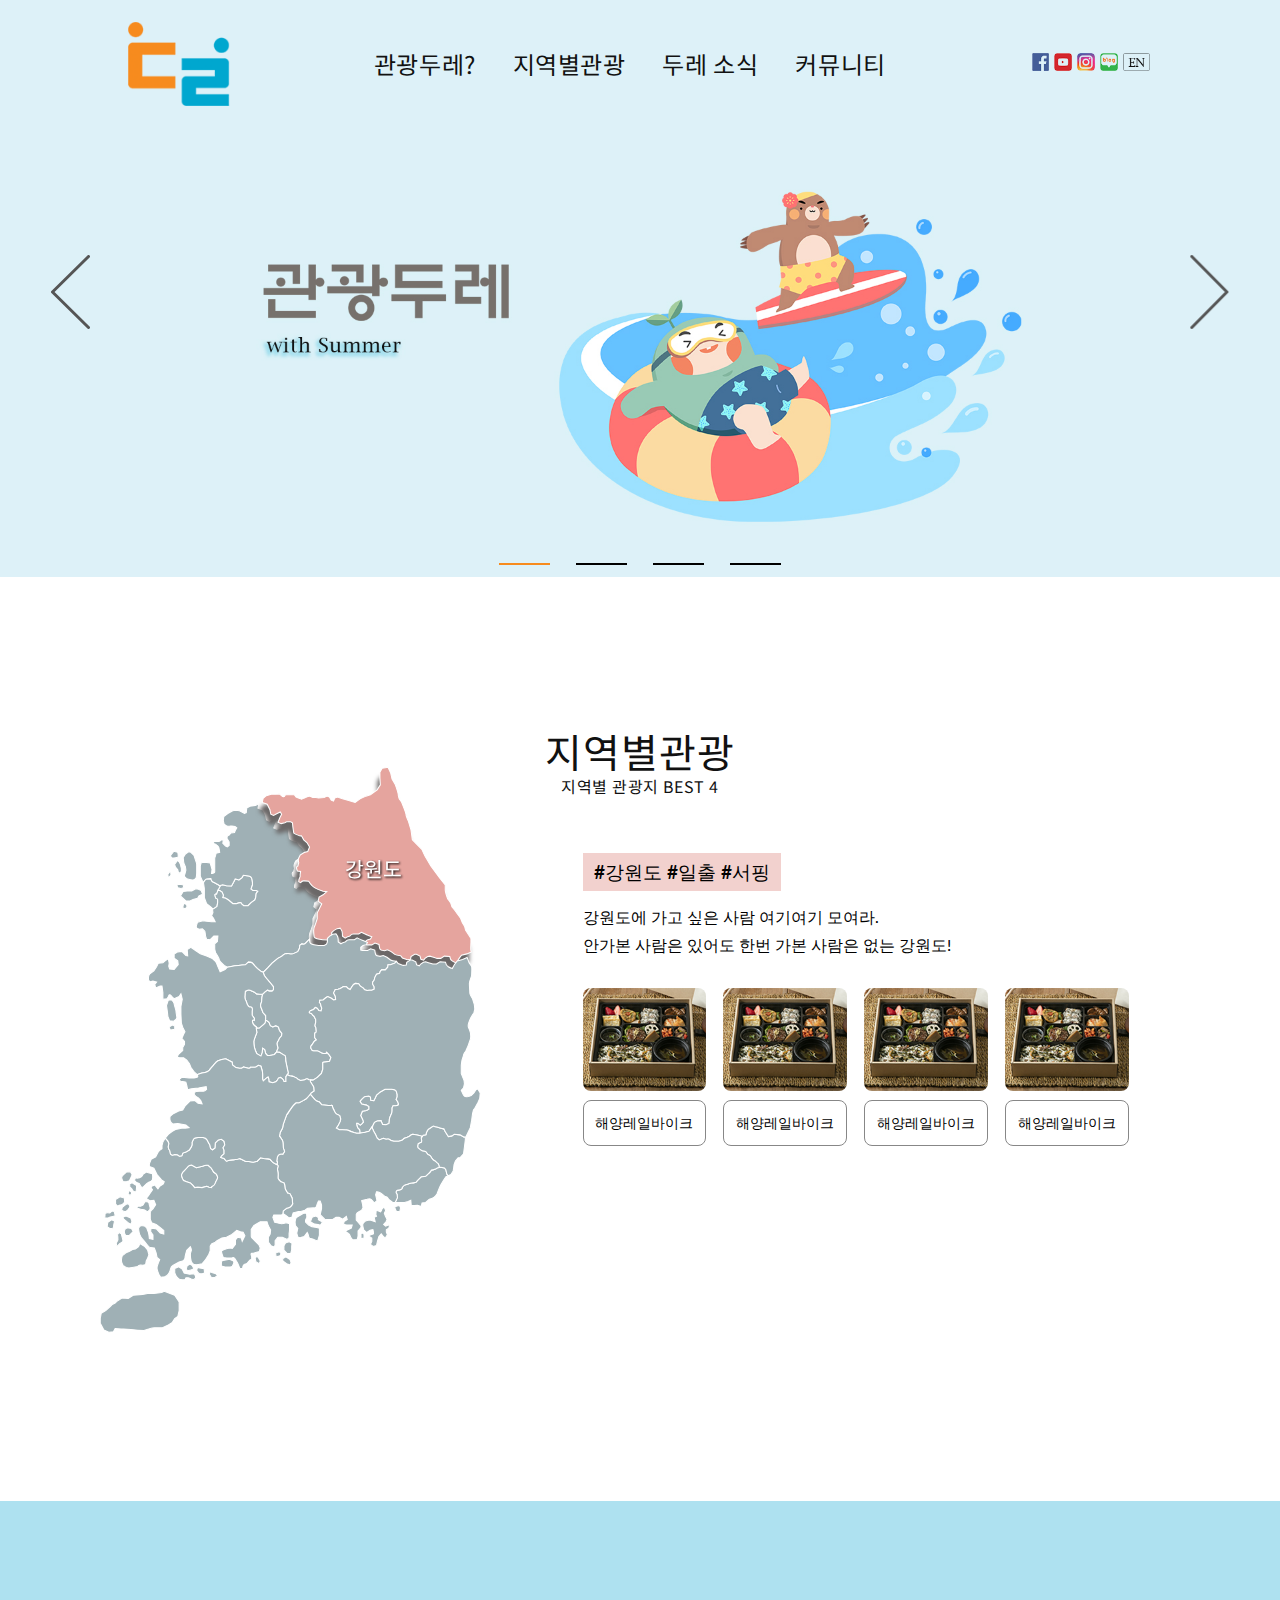
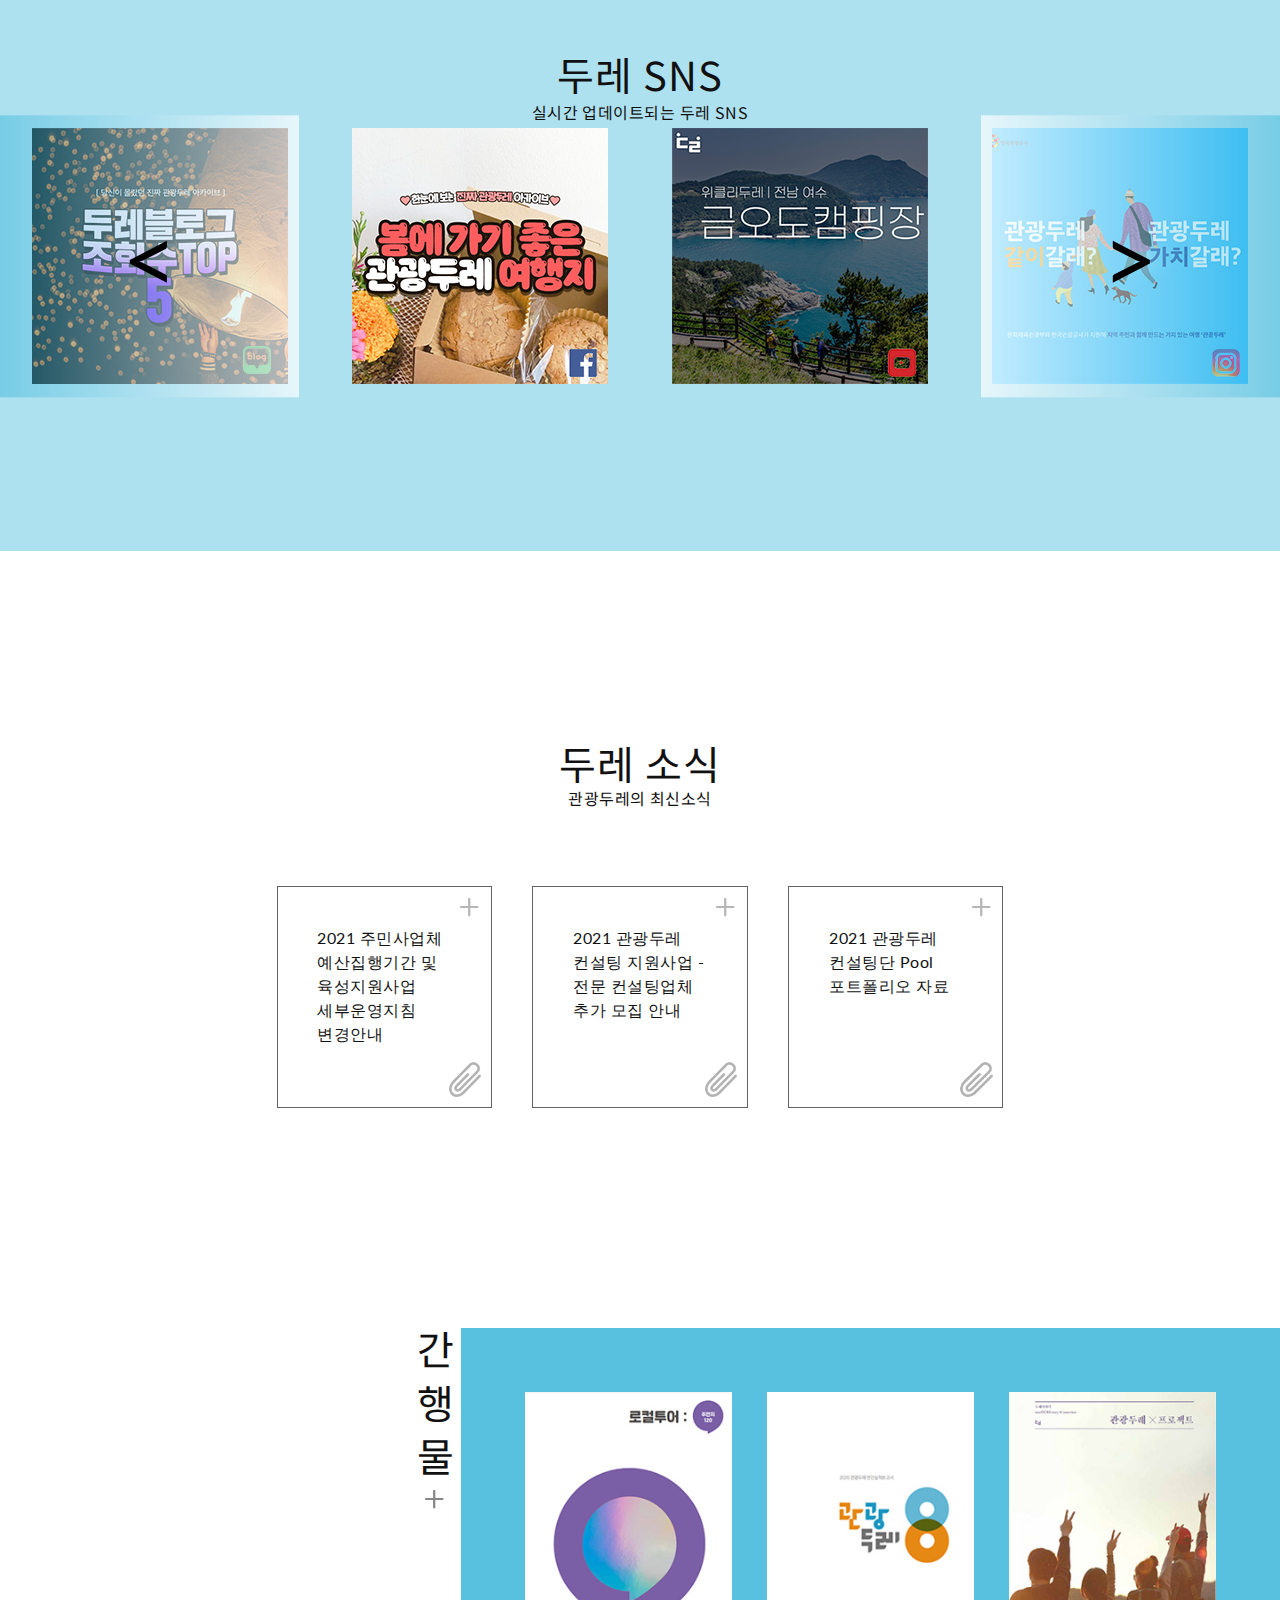
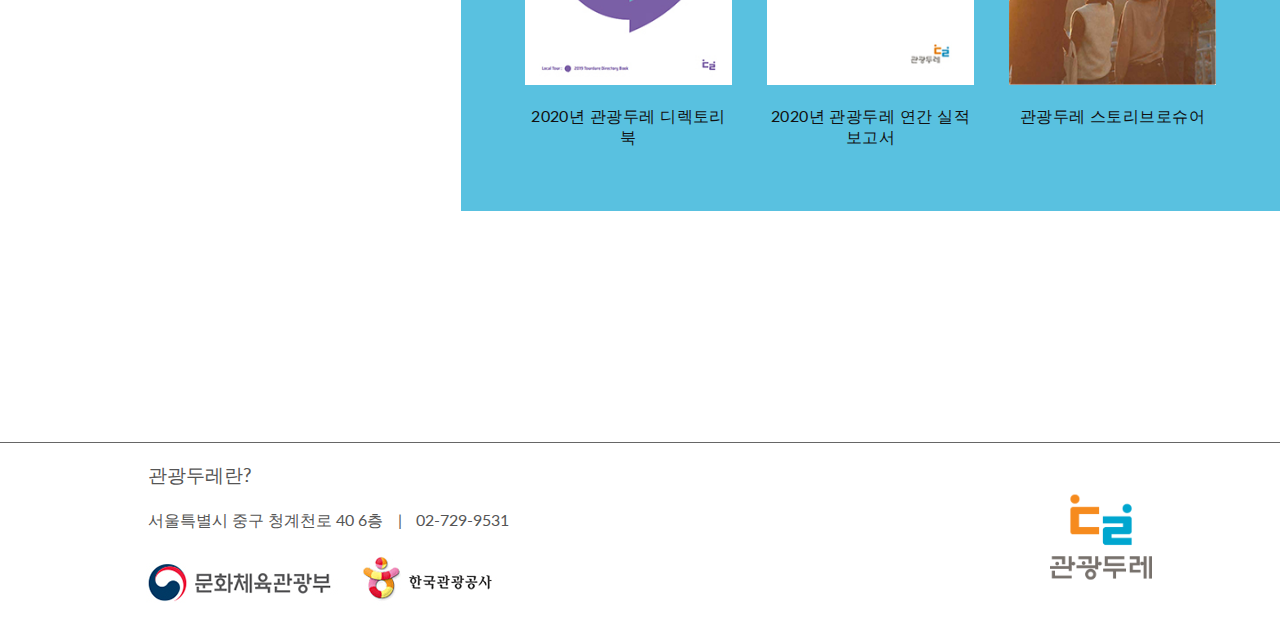
==== commit 89b4313d: "js" ====
--- a/index.html
+++ b/index.html
@@ -14,14 +14,18 @@
     <meta name="twitter:image" content="./img/main/meta_thumbnail.jpg">
     <meta name="twitter:description" content="지역주민들의 관광사업체 지원">
 
-    <link rel="shortcut icon" href="./img/main/favicon_16.png">
-    <link rel="apple-touch-icon-precomposed" sizes="114*114" href="./img/main/favicon_16.png">
-    <!-- ./img/main/favicon_16.png -->
+    <link rel="shortcut icon" href="./img/main/favicon_16_ico.ico">
+    <link rel="apple-touch-icon-precomposed" sizes="114*114" href="./img/main/favicon_114.png">
+    <!-- favicon은 ico 파일로 만들기 -->
 
     <title>관광두레 Tourdure</title>
     <link href="css/index.css"  rel="stylesheet">
+    <link href="./JS/slick.css"  rel="stylesheet">
     <!-- material icon -->
     <link href="https://fonts.googleapis.com/icon?family=Material+Icons" rel="stylesheet">
+    <script src="./JS/index.js"></script>
+    <script src="./JS/jquery-3.6.0.min.js"></script>
+    <script src="./JS/slick.min.js"></script>
 </head>
 <body>
     <!-- index.html -->
@@ -80,7 +84,7 @@
         </p>
         <p class="motion">
             <img src="./img/character/dooki-1.png" alt="캐릭터">
-            <img src="./img/character/doovi-1.png" alt="캐릭터">
+            <!-- <img src="./img/character/doovi-1.png" alt="캐릭터"> -->
         </p>
     </div> 
 
@@ -239,20 +243,27 @@
             <h4>두레 SNS</h4>
             <p>실시간 업데이트되는 두레 SNS</p>
             <div class="sns_slide">
-                <div class="indi">
-                    <a href="#"><img src="./img/main/ic_arrow_grey.svg" alt="previous"></a>
-                    <a href="#"><img src="./img/main/ic_arrow_grey.svg" alt="next" ></a>
-                </div>
-                <ul>
+                <ul class="slider">
                     <li><a href="#"><img src="img/main/sns_slide1.jpg" alt="블로그 top5"></a></li>
                     <li><a href="#"><img src="img/main/sns_slide2.jpg" alt="관광두레 여행지"></a></li>
                     <li><a href="#"><img src="img/main/sns_slide3.jpg" alt="금오도캠핑장" ></a></li>
                     <li><a href="#"><img src="img/main/sns_slide4.jpg" alt="관광두레 설명"></a></li>
                     <li><a href="#"><img src="img/main/sns_slide5.jpg" alt="두부공장"></a></li>
+                    <li><a href="#"><img src="img/main/sns_slide6.jpg" alt="네이버블로그"></a></li>
+                    <li><a href="#"><img src="img/main/sns_slide7.jpg" alt="유투브"></a></li>
+                    <li><a href="#"><img src="img/main/sns_slide8.jpg" alt="인스타"></a></li>
                 </ul>
             </div>
+            <div class="indi slick-arrow">
+                <!-- <a><img src="./img/main/ic_arrow_grey.svg" alt="previous"></a> -->
+                <!-- <a><img src="./img/main/ic_arrow_grey.svg" alt="next" ></a> -->
+            </div>
         </div>
     </section>
+
+
+
+
 
     <!-- news -->
     <section class="news">
@@ -330,6 +341,8 @@
             <span><a href="#"><img src="img/main/bi_vertical.gif" alt="관광두레 홈페이지 이동"></a></span>
         </div>
     </footer>
+
+
 </body>
 </html>
 
--- a/css/index.css
+++ b/css/index.css
@@ -1,6 +1,5 @@
 @charset "utf-8";
 @import url('common.css');
-
 
 
 /* visual */
@@ -10,7 +9,6 @@
 
 .visual {
 
-    position: relative; overflow: hidden;
     background:url('../img/main/visual-1.jpg') no-repeat 0 89%/ 100%;
     padding: 0 0 1%;
 
@@ -63,7 +61,7 @@
 }
 
 
-.visual .motion img:nth-child(2) {
+/* .visual .motion img:nth-child(2) {
     bottom: 0%; right: -14%; 
     width: 10%;
     transform: rotate(-90deg);
@@ -74,7 +72,7 @@
     0% { right: -14%;}
     50% { right: -9%;}  
     100% { right: -14%;}  
-}
+} */
 
 
 
@@ -160,7 +158,7 @@
     filter: drop-shadow(-2px 9px 2px rgb(107, 104, 104));
 }
 .local .local_div .area .map .area-2::after {
-    content: ;
+    content:'';
     width: 100%; background: black;
     position: absolute; left: 0%; top: 0%; transform: translate(-50% -50%);
 }
@@ -312,46 +310,108 @@
 }
 
 .sns .sns_div .sns_slide{ padding: 0px; position: relative;}
-.sns .sns_div .sns_slide .indi{
-    width: 100%; height:100%; padding: 0 10%; 
-    display: flex; justify-content: space-between;
-    position: absolute;
-    pointer-events: none;
-}
-.sns .sns_div .sns_slide .indi a{
-    width:11%; height:100%;
-    display:flex;
-    justify-content: center;    
-    align-items: center;
-    pointer-events:fill;
-}
-.sns .sns_div .sns_slide .indi a:nth-of-type(1){
-    background:linear-gradient(90deg,rgb(174, 225, 240),rgba(174, 225, 240,0.5));
-}
-.sns .sns_div .sns_slide .indi a:nth-of-type(2){
-    background:linear-gradient(90deg,rgba(174, 225, 240,0.5),rgb(174, 225, 240));
-}
-.sns .sns_div .sns_slide .indi a:nth-of-type(2) img{
-    transform: rotate(180deg);
-}
-.sns .sns_div .sns_slide .indi a img{display: block; width: 30%;}
-
-.sns .sns_div .sns_slide ul { 
+
+                                                /* 인디게이터 주석 */
+                                                /* .sns .sns_div .indi{
+                                                    width: 100%; height:100%; padding: 0 10%; 
+                                                    display: flex; justify-content: space-between;
+                                                    position: absolute;
+                                                    pointer-events: none;
+                                                }
+                                                .sns .sns_div .indi a{
+                                                    width:11%; height:100%;
+                                                    display:flex;
+                                                    justify-content: center;    
+                                                    align-items: center;
+                                                    pointer-events:fill;
+                                                }
+                                                .sns .sns_div .indi a:nth-of-type(1){
+                                                    background:linear-gradient(90deg,rgb(174, 225, 240),rgba(174, 225, 240,0.5));
+                                                }
+                                                .sns .sns_div .indi a:nth-of-type(2){
+                                                    background:linear-gradient(90deg,rgba(174, 225, 240,0.5),rgb(174, 225, 240));
+                                                }
+                                                .sns .sns_div .indi a:nth-of-type(2) img{
+                                                    transform: rotate(180deg);
+                                                }
+                                                .sns .sns_div .indi a img{display: block; width: 30%;} */
+
+/* .sns .sns_div .sns_slide ul { 
     width: 80%; margin: 0 auto; padding:4% 0 ;
     overflow: hidden;
     display: flex; justify-content: center;
-}
+} */
 .sns .sns_div .sns_slide ul li {
-    width:22%; margin:0 1.7%; flex:0 0 auto;
+     width:94%; /*margin:0 auto; */
     transition:.3s;
-}
-
-.sns .sns_div .sns_slide ul li a {display: block; width: 100%;}
-.sns .sns_div .sns_slide ul li a img {display: block; width: 100%;}
+} 
+
+/* .sns .sns_div .sns_slide ul li a {display: block; width: 100%;}
+.sns .sns_div .sns_slide ul li a img {display: block; width: 100%;} */
 
 .sns .sns_div .sns_slide ul li:hover{
-    transform: scale(1.2); margin:0 3%;
-}
+    transform: scale(1.2);
+}
+
+
+                                                                                        /* slick  슬라이드 css */
+
+/* 좌우버튼 */
+.slick-arrow {
+    position: absolute; top: 50%;
+    transform: translateY(-50%);
+    z-index: 2;
+
+    font-size: 0; 
+    margin: 0;
+    border: none;
+    
+    padding: 6.5% 9.5%;
+}
+.slick-prev {
+    left: 0;
+    background: linear-gradient(270deg, rgba(255, 255, 255, 0.7), rgba(8, 163, 209,0.33));
+}
+.slick-prev::after {
+    content: '<';
+    display: block;
+    font-size: 6rem;
+    
+}
+.slick-next {
+    right: 0;
+    background: linear-gradient(90deg, rgba(255, 255, 255, 0.7), rgba(8, 163, 209,0.33));
+}
+.slick-next::after {
+    content: '>';
+    display: block;
+    font-size: 6rem;
+}
+
+/* ul (indigator) li button */
+.slick-dots {
+    position: absolute; left: 50%; bottom: 5%;
+    transform: translateX(-50%);
+    z-index: 2;
+    list-style: none; margin: 0; padding: 0;
+}
+.slick-dots li{display: inline-block;}
+.slick-dots li button{ 
+    width: 10px; height: 10px;
+    border-radius: 10px;
+    background: rgb(49, 46, 46);
+    font-size: 0;
+    margin: 0 10px; padding: 0;
+    background: black;
+}  /* 원모양 */
+.slick-dots li.slick-active button {background: red;}
+
+.slider {
+    width: 100%; 
+    position: relative;
+}
+.slick-list {width: 100%; height: 100%; margin-top: 4%;}
+.slick-list img {width: 100%; height: 100%;}
 
 
 /* 두레소식 */
@@ -509,14 +569,13 @@
 }
 
 
-/* reponsive */
+/* responsive */
 
 @media (max-width:767px) {
     /* visual */
     header  {background: url('../img/main/visual-1.jpg') no-repeat 0 0/ 100%;}
 
     .visual {
-        overflow: hidden;position: relative;
         background: url('../img/main/visual-1.jpg') no-repeat center 89%/ 140%;
         padding: 0 0 1%;
         display: flex; flex-direction: column;
@@ -765,46 +824,107 @@
     }
 
     .sns .sns_div .sns_slide{ padding: 0px; position: relative;}
-    .sns .sns_div .sns_slide .indi{
-        width: 100%; height:100%; padding: 0 1%; 
-        display: flex; justify-content: space-between;
-        position: absolute;
-        pointer-events: none;
-    }
-    .sns .sns_div .sns_slide .indi a{
-        width:11%; height:100%;
-        display:flex;
-        justify-content: center;    
-        align-items: center;
-        pointer-events:fill;
-    }
-    .sns .sns_div .sns_slide .indi a:nth-of-type(1){
-        background: transparent;
-    }
-    .sns .sns_div .sns_slide .indi a:nth-of-type(2){
-        background: transparent;
-    }
-    .sns .sns_div .sns_slide .indi a:nth-of-type(2) img{
-        transform: rotate(180deg);
-    }
-    .sns .sns_div .sns_slide .indi a img{display: block; width: 50%;}
-
-    .sns .sns_div .sns_slide ul { 
+                                    /* .sns .sns_div .indi{
+                                        width: 100%; height:100%; padding: 0 1%; 
+                                        display: flex; justify-content: space-between;
+                                        position: absolute;
+                                        pointer-events: none;
+                                        z-index: 1;
+                                    }
+                                    .sns .sns_div .indi a{
+                                        width:11%; height:100%;
+                                        display:flex;
+                                        justify-content: center;    
+                                        align-items: center;
+                                        pointer-events:fill;
+                                    }
+                                    .sns .sns_div .indi a:nth-of-type(1){
+                                        background: transparent;
+                                    }
+                                    .sns .sns_div .indi a:nth-of-type(2){
+                                        background: transparent;
+                                    }
+                                    .sns .sns_div .indi a:nth-of-type(2) img{
+                                        transform: rotate(180deg);
+                                    }
+                                    .sns .sns_div .indi a img{display: block; width: 50%;} */
+
+    /* .sns .sns_div .sns_slide ul { 
         width: 80%; margin: 0 auto; padding:4% 0 ;
         overflow: hidden;
-        display: flex; justify-content: center;
+        display: flex; justify-content: flex-start;
+        transition: .5s;
     }
     .sns .sns_div .sns_slide ul li {
-        width:90%; margin:0 3%; flex:0 0 auto;
+        width:90%; margin:0 5%; flex:0 0 auto;
         transition:.3s;
     }
 
     .sns .sns_div .sns_slide ul li a {display: block; width: 100%;}
-    .sns .sns_div .sns_slide ul li a img {display: block; width: 100%;}
+    .sns .sns_div .sns_slide ul li a img {display: block; width: 100%;} */
 
     .sns .sns_div .sns_slide ul li:hover{
-        transform: scale(1.2); margin:0 3%;
-    }
+        transform: scale(1); 
+    }
+
+                                                                                            /* slick  슬라이드 css */
+
+        /* 좌우버튼 */
+        .slick-arrow {
+            position: absolute; top: 50%;
+            transform: translateY(-50%);
+            z-index: 2;
+
+            font-size: 0; 
+            margin: 0;
+            border: none;
+            
+            padding: 1%;
+        }
+        .slick-prev {
+            left: 0;
+            background: none;
+        }
+        .slick-prev::after {
+            content: '<';
+            display: block;
+            font-size: 6rem;
+            
+        }
+        .slick-next {
+            right: 0;
+            background: none;
+        }
+        .slick-next::after {
+            content: '>';
+            display: block;
+            font-size: 6rem;
+        }
+
+        /* ul (indigator) li button */
+        .slick-dots {
+            position: absolute; left: 50%; bottom: 5%;
+            transform: translateX(-50%);
+            z-index: 2;
+            list-style: none; margin: 0; padding: 0;
+        }
+        .slick-dots li{display: inline-block;}
+        .slick-dots li button{ 
+            width: 10px; height: 10px;
+            border-radius: 10px;
+            background: rgb(49, 46, 46);
+            font-size: 0;
+            margin: 0 10px; padding: 0;
+            background: black;
+        }  /* 원모양 */
+        .slick-dots li.slick-active button {background: red;}
+
+        .slider {
+            width: 100%; 
+            position: relative;
+        }
+        .slick-list {width: 100%; height: 100%; margin-top: 4%;}
+        .slick-list img {width: 100%; height: 100%;}
 
 
     /* 두레소식 */
@@ -961,7 +1081,7 @@
 }
 
 
-/* reponsive2 */
+/* responsive2 */
 
 @media (min-width:768px) and (max-width:1023px) {
     /* visual */
@@ -1216,31 +1336,32 @@
     }
 
     .sns .sns_div .sns_slide{ padding: 0px; position: relative;}
-    .sns .sns_div .sns_slide .indi{
-        width: 100%; height:100%; padding: 0 1%; 
-        display: flex; justify-content: space-between;
-        position: absolute;
-        pointer-events: none;
-    }
-    .sns .sns_div .sns_slide .indi a{
-        width:6%; height:100%;
-        display:flex;
-        justify-content: center;    
-        align-items: center;
-        pointer-events:fill;
-    }
-    .sns .sns_div .sns_slide .indi a:nth-of-type(1){
-        background: transparent;
-    }
-    .sns .sns_div .sns_slide .indi a:nth-of-type(2){
-        background: transparent;
-    }
-    .sns .sns_div .sns_slide .indi a:nth-of-type(2) img{
-        transform: rotate(180deg);
-    }
-    .sns .sns_div .sns_slide .indi a img{display: block; width: 51%;}
-
-    .sns .sns_div .sns_slide ul { 
+    
+                /* .sns .sns_div .indi{
+                    width: 100%; height:100%; padding: 0 1%; 
+                    display: flex; justify-content: space-between;
+                    position: absolute;
+                    pointer-events: none;
+                }
+                .sns .sns_div .indi a{
+                    width:6%; height:100%;
+                    display:flex;
+                    justify-content: center;    
+                    align-items: center;
+                    pointer-events:fill;
+                }
+                .sns .sns_div .indi a:nth-of-type(1){
+                    background: transparent;
+                }
+                .sns .sns_div .indi a:nth-of-type(2){
+                    background: transparent;
+                }
+                .sns .sns_div .indi a:nth-of-type(2) img{
+                    transform: rotate(180deg);
+                }
+                .sns .sns_div .indi a img{display: block; width: 51%;} */
+
+    /* .sns .sns_div .sns_slide ul { 
         width: 80%; margin: 0 auto; padding:4% 0 ;
         overflow: hidden;
         display: flex; justify-content: center;
@@ -1251,11 +1372,71 @@
     }
 
     .sns .sns_div .sns_slide ul li a {display: block; width: 100%;}
-    .sns .sns_div .sns_slide ul li a img {display: block; width: 100%;}
+    .sns .sns_div .sns_slide ul li a img {display: block; width: 100%;} */
 
     .sns .sns_div .sns_slide ul li:hover{
-        transform: scale(1.2); margin:0 3%;
-    }
+        transform: scale(1.2);
+    }
+
+                                                                                                /* slick  슬라이드 css */
+
+        /* 좌우버튼 */
+        .slick-arrow {
+            position: absolute; top: 50%;
+            transform: translateY(-50%);
+            z-index: 2;
+
+            font-size: 0; 
+            margin: 0;
+            border: none;
+            
+            padding: 1%;
+        }
+        .slick-prev {
+            left: 0;
+            background: none;
+        }
+        .slick-prev::after {
+            content: '<';
+            display: block;
+            font-size: 6rem;
+            
+        }
+        .slick-next {
+            right: 0;
+            background: none;
+        }
+        .slick-next::after {
+            content: '>';
+            display: block;
+            font-size: 6rem;
+        }
+
+        /* ul (indigator) li button */
+        .slick-dots {
+            position: absolute; left: 50%; bottom: 5%;
+            transform: translateX(-50%);
+            z-index: 2;
+            list-style: none; margin: 0; padding: 0;
+        }
+        .slick-dots li{display: inline-block;}
+        .slick-dots li button{ 
+            width: 10px; height: 10px;
+            border-radius: 10px;
+            background: rgb(49, 46, 46);
+            font-size: 0;
+            margin: 0 10px; padding: 0;
+            background: black;
+        }  /* 원모양 */
+        .slick-dots li.slick-active button {background: red;}
+
+        .slider {
+            width: 100%; 
+            position: relative;
+        }
+        .slick-list {width: 100%; height: 100%; margin-top: 4%;}
+        .slick-list img {width: 100%; height: 100%;}
+
 
 
     /* 두레소식 */
@@ -1412,13 +1593,12 @@
 }
 
 
-/* reponsive3 */
+/* responsive3 */
 @media (min-width:1024px) and (max-width:1279px) {
     /* visual */
     header  {background: url('../img/main/visual-1.jpg') no-repeat 0 0/ 100%;}
 
     .visual {
-        overflow: hidden; position: relative;
         background: url('../img/main/visual-1.jpg') no-repeat 0 89%/ 100%;
         padding: 0 0 1%;
         display: flex; flex-direction: column;
@@ -1470,7 +1650,7 @@
         
     }
     
-    .visual .motion img:nth-child(2) {
+    /* .visual .motion img:nth-child(2) {
         bottom: 0%; right: -14%; 
         width: 10%;
         transform: rotate(-90deg);
@@ -1481,7 +1661,7 @@
         0% { right: -14%;}
         70% { right: -9%;}  
         100% { right: -14%;}  
-    }
+    } */
     
     /* 지역별 관광 */
     .local {width: 100%;}
@@ -1690,25 +1870,25 @@
         position: absolute;
         pointer-events: none;
     }
-    .sns .sns_div .sns_slide .indi a{
-        width:11%; height:100%;
-        display:flex;
-        justify-content: center;    
-        align-items: center;
-        pointer-events:fill;
-    }
-    .sns .sns_div .sns_slide .indi a:nth-of-type(1){
-        background: transparent;
-    }
-    .sns .sns_div .sns_slide .indi a:nth-of-type(2){
-        background: transparent;
-    }
-    .sns .sns_div .sns_slide .indi a:nth-of-type(2) img{
-        transform: rotate(180deg);
-    }
-    .sns .sns_div .sns_slide .indi a img{display: block; width: 100%;}
-
-    .sns .sns_div .sns_slide ul { 
+                            /* .sns .sns_div .sns_slide .indi a{
+                                width:11%; height:100%;
+                                display:flex;
+                                justify-content: center;    
+                                align-items: center;
+                                pointer-events:fill;
+                            }
+                            .sns .sns_div .sns_slide .indi a:nth-of-type(1){
+                                background: transparent;
+                            }
+                            .sns .sns_div .sns_slide .indi a:nth-of-type(2){
+                                background: transparent;
+                            }
+                            .sns .sns_div .sns_slide .indi a:nth-of-type(2) img{
+                                transform: rotate(180deg);
+                            }
+                            .sns .sns_div .sns_slide .indi a img{display: block; width: 100%;} */
+
+    /* .sns .sns_div .sns_slide ul { 
         width: 80%; margin: 0 auto; padding:4% 0 ;
         overflow: hidden;
         display: flex; justify-content: center;
@@ -1719,11 +1899,71 @@
     }
 
     .sns .sns_div .sns_slide ul li a {display: block; width: 100%;}
-    .sns .sns_div .sns_slide ul li a img {display: block; width: 100%;}
+    .sns .sns_div .sns_slide ul li a img {display: block; width: 100%;} */
 
     .sns .sns_div .sns_slide ul li:hover{
-        transform: scale(1.2); margin:0 3%;
-    }
+        transform: scale(1.2);
+    }
+
+                                                                                                /* slick  슬라이드 css */
+
+        /* 좌우버튼 */
+        .slick-arrow {
+            position: absolute; top: 50%;
+            transform: translateY(-50%);
+            z-index: 2;
+
+            font-size: 0; 
+            margin: 0;
+            border: none;
+            
+            padding: 1%;
+        }
+        .slick-prev {
+            left: 0;
+            background: none;
+        }
+        .slick-prev::after {
+            content: '<';
+            display: block;
+            font-size: 6rem;
+            
+        }
+        .slick-next {
+            right: 0;
+            background: none;
+        }
+        .slick-next::after {
+            content: '>';
+            display: block;
+            font-size: 6rem;
+        }
+
+        /* ul (indigator) li button */
+        .slick-dots {
+            position: absolute; left: 50%; bottom: 5%;
+            transform: translateX(-50%);
+            z-index: 2;
+            list-style: none; margin: 0; padding: 0;
+        }
+        .slick-dots li{display: inline-block;}
+        .slick-dots li button{ 
+            width: 10px; height: 10px;
+            border-radius: 10px;
+            background: rgb(49, 46, 46);
+            font-size: 0;
+            margin: 0 10px; padding: 0;
+            background: black;
+        }  /* 원모양 */
+        .slick-dots li.slick-active button {background: red;}
+
+        .slider {
+            width: 100%; 
+            position: relative;
+        }
+        .slick-list {width: 100%; height: 100%; margin-top: 4%;}
+        .slick-list img {width: 100%; height: 100%;}
+
 
 
     /* sns_section */
@@ -1778,12 +2018,12 @@
     .sns .sns_div .sns_slide .indi a img{display: block; width: 30%;}
 
     .sns .sns_div .sns_slide ul { 
-        width: 80%; margin: 0 auto; padding:4% 0 ;
+        width: 94%; margin: 0 auto; padding:4% 0 ;
         overflow: hidden;
         display: flex; justify-content: center;
     }
     .sns .sns_div .sns_slide ul li {
-        width:22%; margin:0 1.7%; flex:0 0 auto;
+        width:22%; margin:0 0.5%; flex:0 0 auto;
         transition:.3s;
     }
 
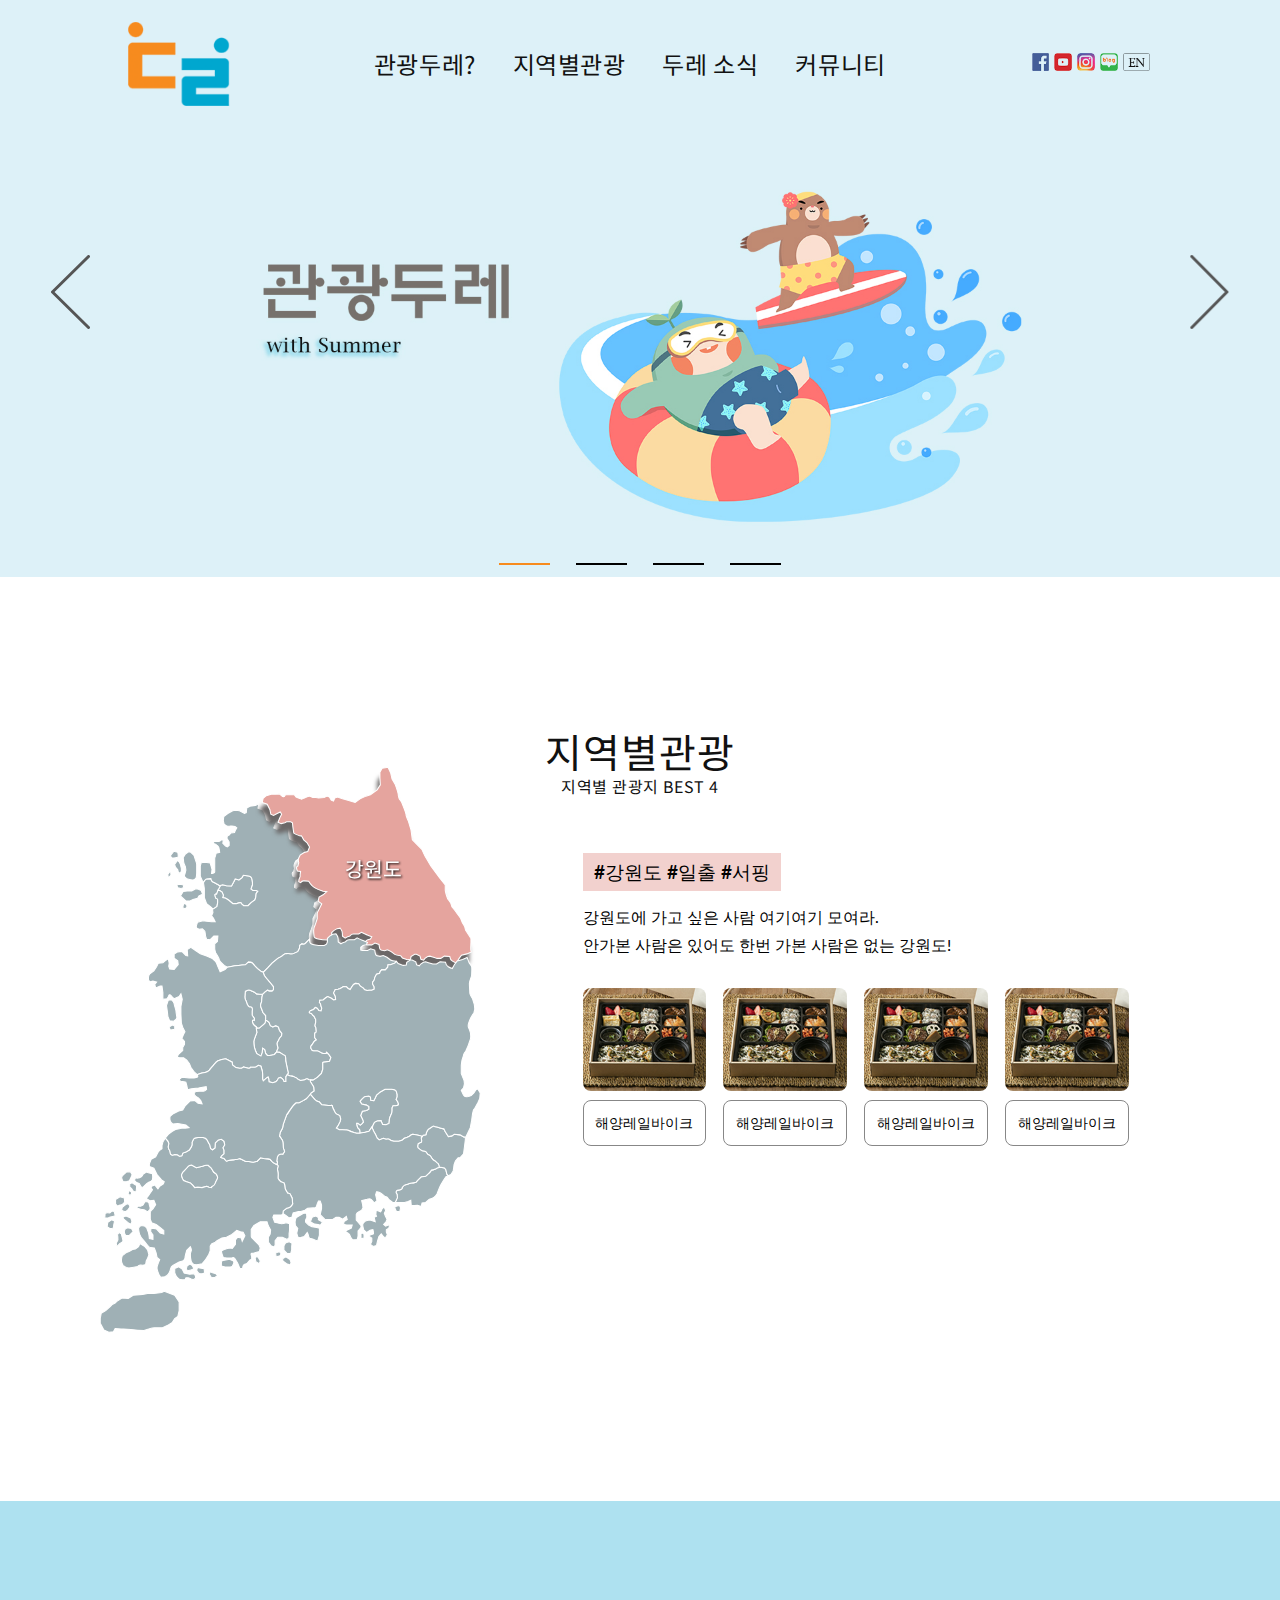
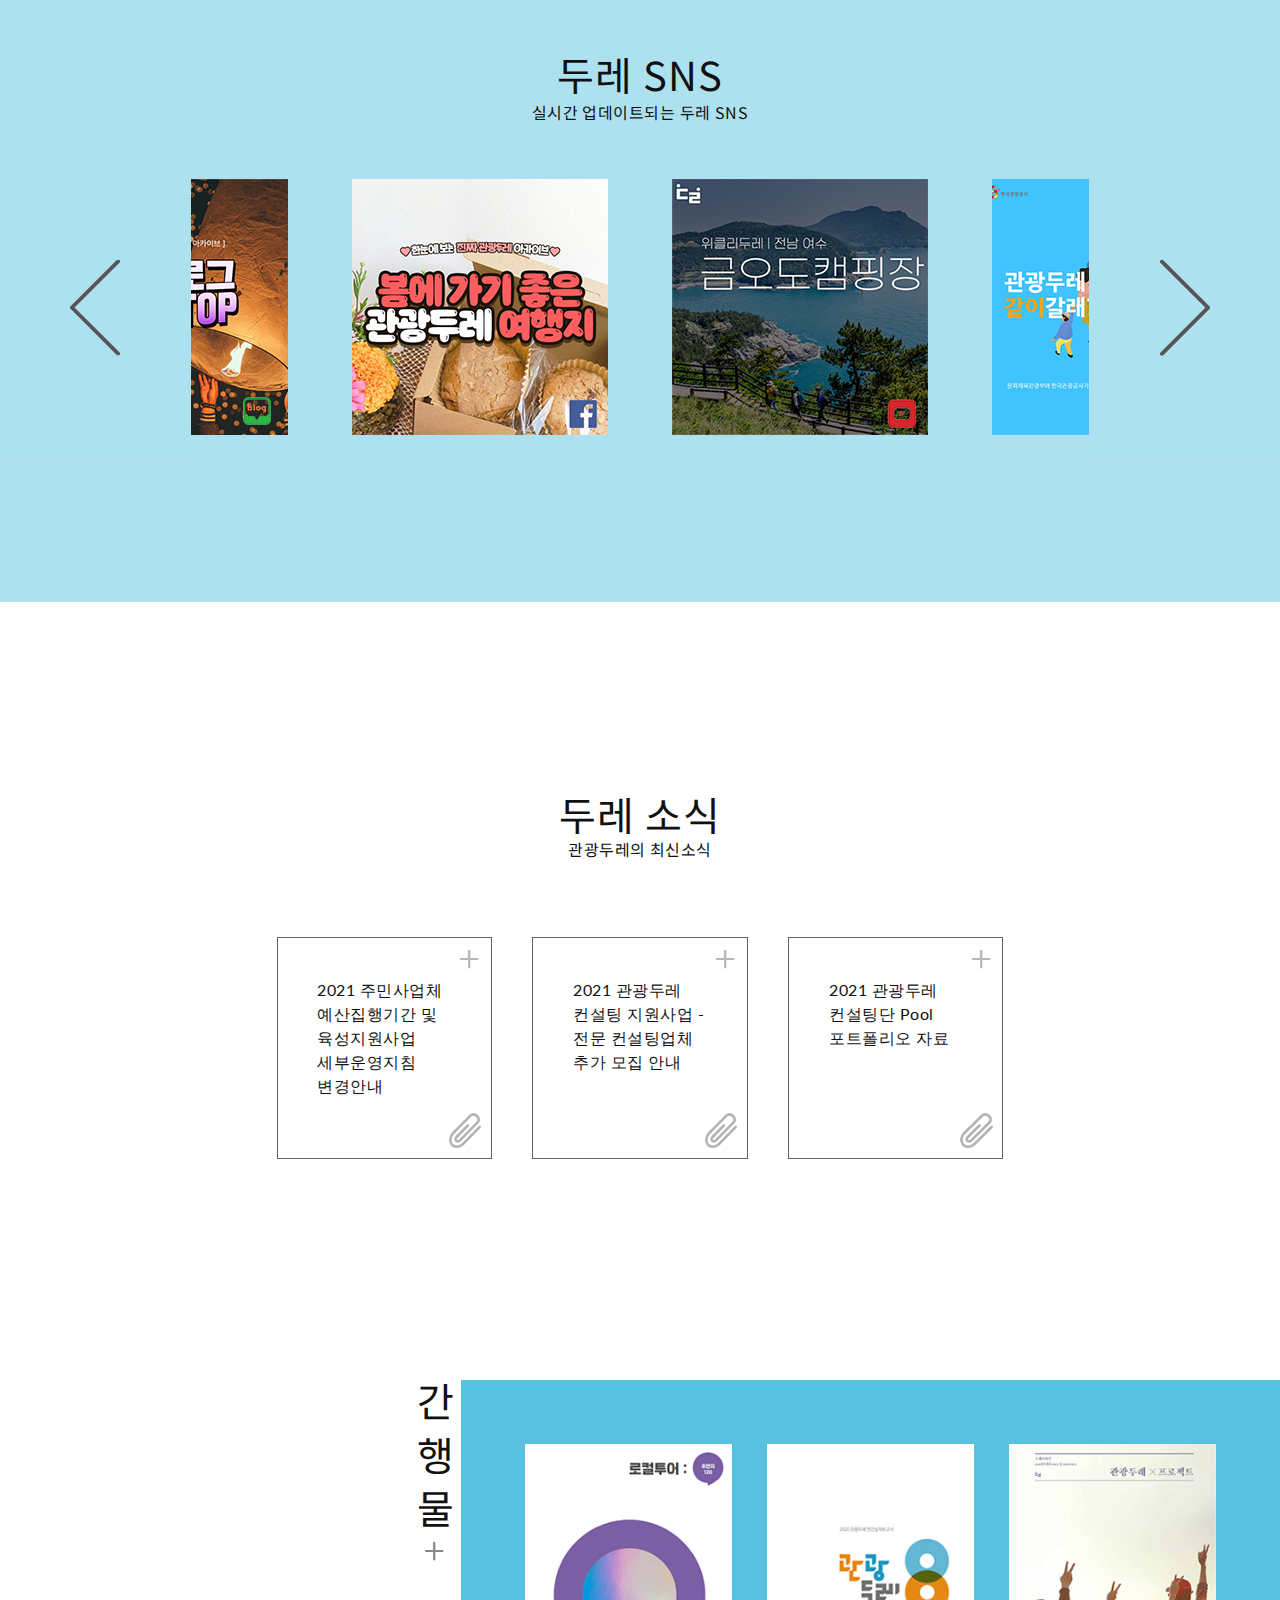
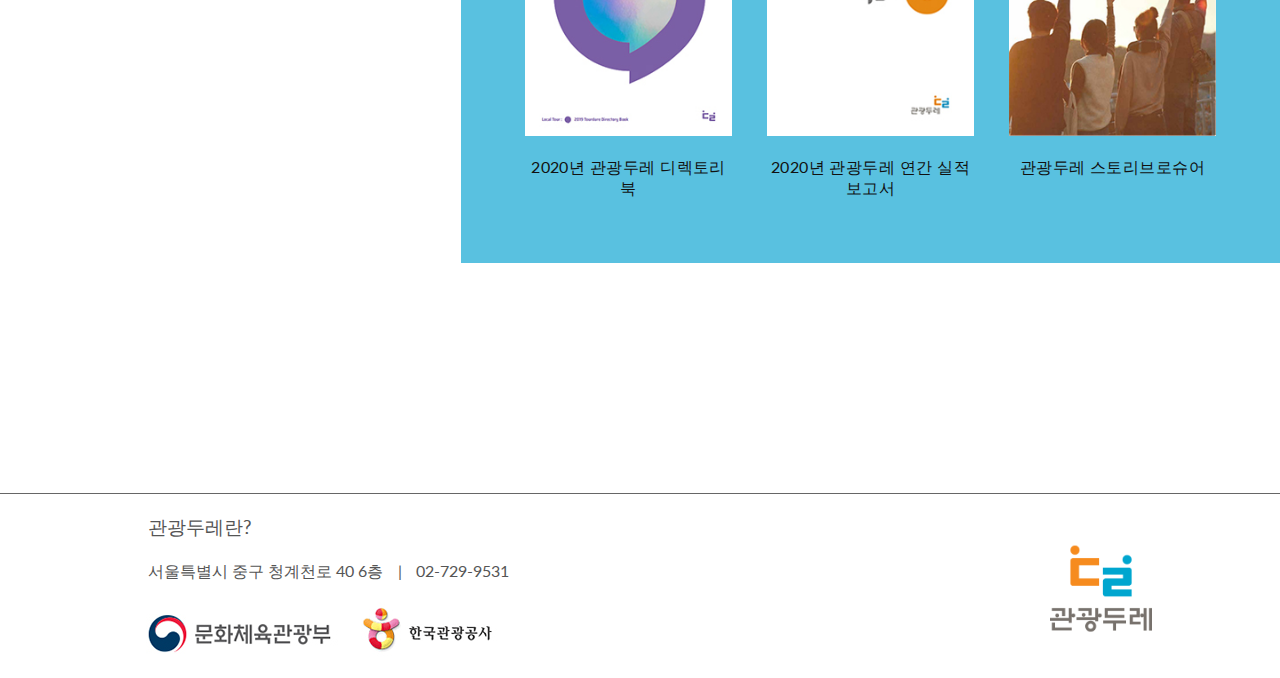
==== commit f11cc0ed: "menu2 local" ====
--- a/index.html
+++ b/index.html
@@ -20,53 +20,20 @@
 
     <title>관광두레 Tourdure</title>
     <link href="css/index.css"  rel="stylesheet">
-    <link href="./JS/slick.css"  rel="stylesheet">
     <!-- material icon -->
     <link href="https://fonts.googleapis.com/icon?family=Material+Icons" rel="stylesheet">
-    <script src="./JS/index.js"></script>
+    <!-- js -->
     <script src="./JS/jquery-3.6.0.min.js"></script>
     <script src="./JS/slick.min.js"></script>
+    <link href="./JS/slick.css"  rel="stylesheet">
+    <script src="./JS/common.js"></script>
+    <script src="./JS/index.js"></script>
 </head>
 <body>
     <!-- index.html -->
 
-    <header>
-        <div class="header">
-            <h2><a href="#"><img src="img/main/logo.png" alt="관광두레">관광두레</a></h2>
-            <h4>대메뉴</h4>
-            <ul class="menu">
-                <li><a href="./menu1.html">관광두레?</a></li>
-                <li>
-                    <a href="./menu2.html">지역별관광</a>
-                    <ul class="menu_local">
-                        <li><a href="#">수도권</a></li>
-                        <li><a href="#">강원도</a></li>
-                        <li><a href="#">충청도</a></li>
-                        <li><a href="#">경상도</a></li>
-                        <li><a href="#">전라도</a></li>
-                        <li><a href="#">제주도</a></li>
-                    </ul>
-                </li>
-                <li><a href="./menu3.html">두레 소식</a></li>
-                <li><a href="./menu4.html">커뮤니티</a></li>
-            </ul>
-            <ul class="sub_menu">
-                <li><a href="https://www.facebook.com/KTOtourdure"><img src="img/main/face.png" alt="facebook"></a></li>
-                <li><a href="https://www.youtube.com/channel/UCFsBMYCzEaqSqOVQrzxmRIQ"><img src="img/main/you.png" alt="youtube"></a></li>
-                <li><a href="https://www.instagram.com/kto_dure/"><img src="img/main/insta.png" alt="instagram"></a></li>
-                <li><a href="https://blog.naver.com/kto_dure"><img src="img/main/blog.png" alt="naver blog"></a></li>
-                <li><a href="#"><img src="img/main/En.png" alt="english"></a></li>
-            </ul>
-            <div class="toggle">
-                <a href="#">
-                    <span></span>
-                    <span></span>
-                    <span></span>
-                </a>
-            </div>
-        </div> 
-        <!-- 비주얼 -->
-    </header>
+    <header></header>
+    <!-- 비주얼 -->
     <div class="visual">
         <div class="indi">
             <a href="#">
@@ -261,6 +228,59 @@
         </div>
     </section>
 
+    <script>
+
+        $(".sns .sns_slide ul").slick({
+            arrows:true,
+            dots: false,
+            infinite: true,
+            slidesToShow: 4,
+            slidesToScroll: 1,
+            autoplay: false,
+            autoplaySpeed: 2000,
+
+            responsive: [
+                    {
+                        breakpoint: 1279,
+                        settings: {
+                            arrows:true,
+                            dots: false,
+                            infinite: true,
+                            slidesToShow: 4,
+                            slidesToScroll: 1,
+                            autoplay: false,
+                            autoplaySpeed: 2000,
+                        }
+                    },
+                    {
+                        breakpoint: 1024,
+                        settings: {
+                            arrows:true,
+                            dots: false,
+                            infinite: true,
+                            slidesToShow: 2,
+                            slidesToScroll: 1,
+                            autoplay: false,
+                            autoplaySpeed: 2000,
+                        }
+                    },
+                    {
+                        breakpoint: 768, //768전에는 이렇게 하겠다.
+                        settings: {
+                            arrows:true,
+                            dots: false,
+                            infinite: true,
+                            slidesToShow: 1,
+                            slidesToScroll: 1,
+                            autoplay: false,
+                            autoplaySpeed: 2000,
+                        }
+                    },
+
+                ]
+        });
+    </script>
+
 
 
 
@@ -326,21 +346,7 @@
         </div>
     </section>
     
-    <footer>
-        <div class="footer_div">
-            <p><a href="#">관광두레란?</a></p>
-            <p>
-                <span>서울특별시 중구 청계천로 40 6층</span>  
-                <span>&#124;</span>
-                <span>02-729-9531</span>
-            </p>
-            <p>
-                <a href="#"><img src="img/main/mcst.jpg" alt="문화체육관광부"></a>
-                <a href="#"><img src="img/main/visitkorea.jpg" alt="한국관광공사"></a>
-            </p>
-            <span><a href="#"><img src="img/main/bi_vertical.gif" alt="관광두레 홈페이지 이동"></a></span>
-        </div>
-    </footer>
+    <footer></footer>
 
 
 </body>
--- a/css/index.css
+++ b/css/index.css
@@ -284,7 +284,7 @@
 
 
 /* sns_section */
-.sns { width: 100%; padding:13% 0; background: rgba(8, 163, 209,0.33);}
+.sns { width: 100%; padding:13% 0; background: #aee1f0;}
 .sns .sns_div {width: 100%;}
 .sns .sns_div h4 { 
     width: 100%; text-align: center; padding: 0 0 1%;
@@ -366,26 +366,27 @@
     margin: 0;
     border: none;
     
-    padding: 6.5% 9.5%;
+    padding: 8% 5.5%;
 }
 .slick-prev {
     left: 0;
-    background: linear-gradient(270deg, rgba(255, 255, 255, 0.7), rgba(8, 163, 209,0.33));
+    background: #aee1f0;
 }
 .slick-prev::after {
-    content: '<';
+    content: url("../img/main/ic_arrow_grey.svg");
     display: block;
-    font-size: 6rem;
+    width: 50px;
     
 }
 .slick-next {
     right: 0;
-    background: linear-gradient(90deg, rgba(255, 255, 255, 0.7), rgba(8, 163, 209,0.33));
+    background: #aee1f0;
 }
 .slick-next::after {
-    content: '>';
+    content: url("../img/main/ic_arrow_grey.svg");
     display: block;
-    font-size: 6rem;
+    width: 50px;
+    transform: rotate(180deg);
 }
 
 /* ul (indigator) li button */
@@ -409,6 +410,7 @@
 .slider {
     width: 100%; 
     position: relative;
+    margin-top: 4%;
 }
 .slick-list {width: 100%; height: 100%; margin-top: 4%;}
 .slick-list img {width: 100%; height: 100%;}
@@ -1917,26 +1919,27 @@
             margin: 0;
             border: none;
             
-            padding: 1%;
+            padding: 8% 5.5%;
         }
         .slick-prev {
             left: 0;
-            background: none;
+            background: #aee1f0;
         }
         .slick-prev::after {
-            content: '<';
+            content: url("../img/main/ic_arrow_grey.svg");
             display: block;
-            font-size: 6rem;
+            width: 50px;
             
         }
         .slick-next {
             right: 0;
-            background: none;
+            background: #aee1f0;
         }
         .slick-next::after {
-            content: '>';
+            content: url("../img/main/ic_arrow_grey.svg");
             display: block;
-            font-size: 6rem;
+            width: 50px;
+            transform: rotate(180deg);
         }
 
         /* ul (indigator) li button */
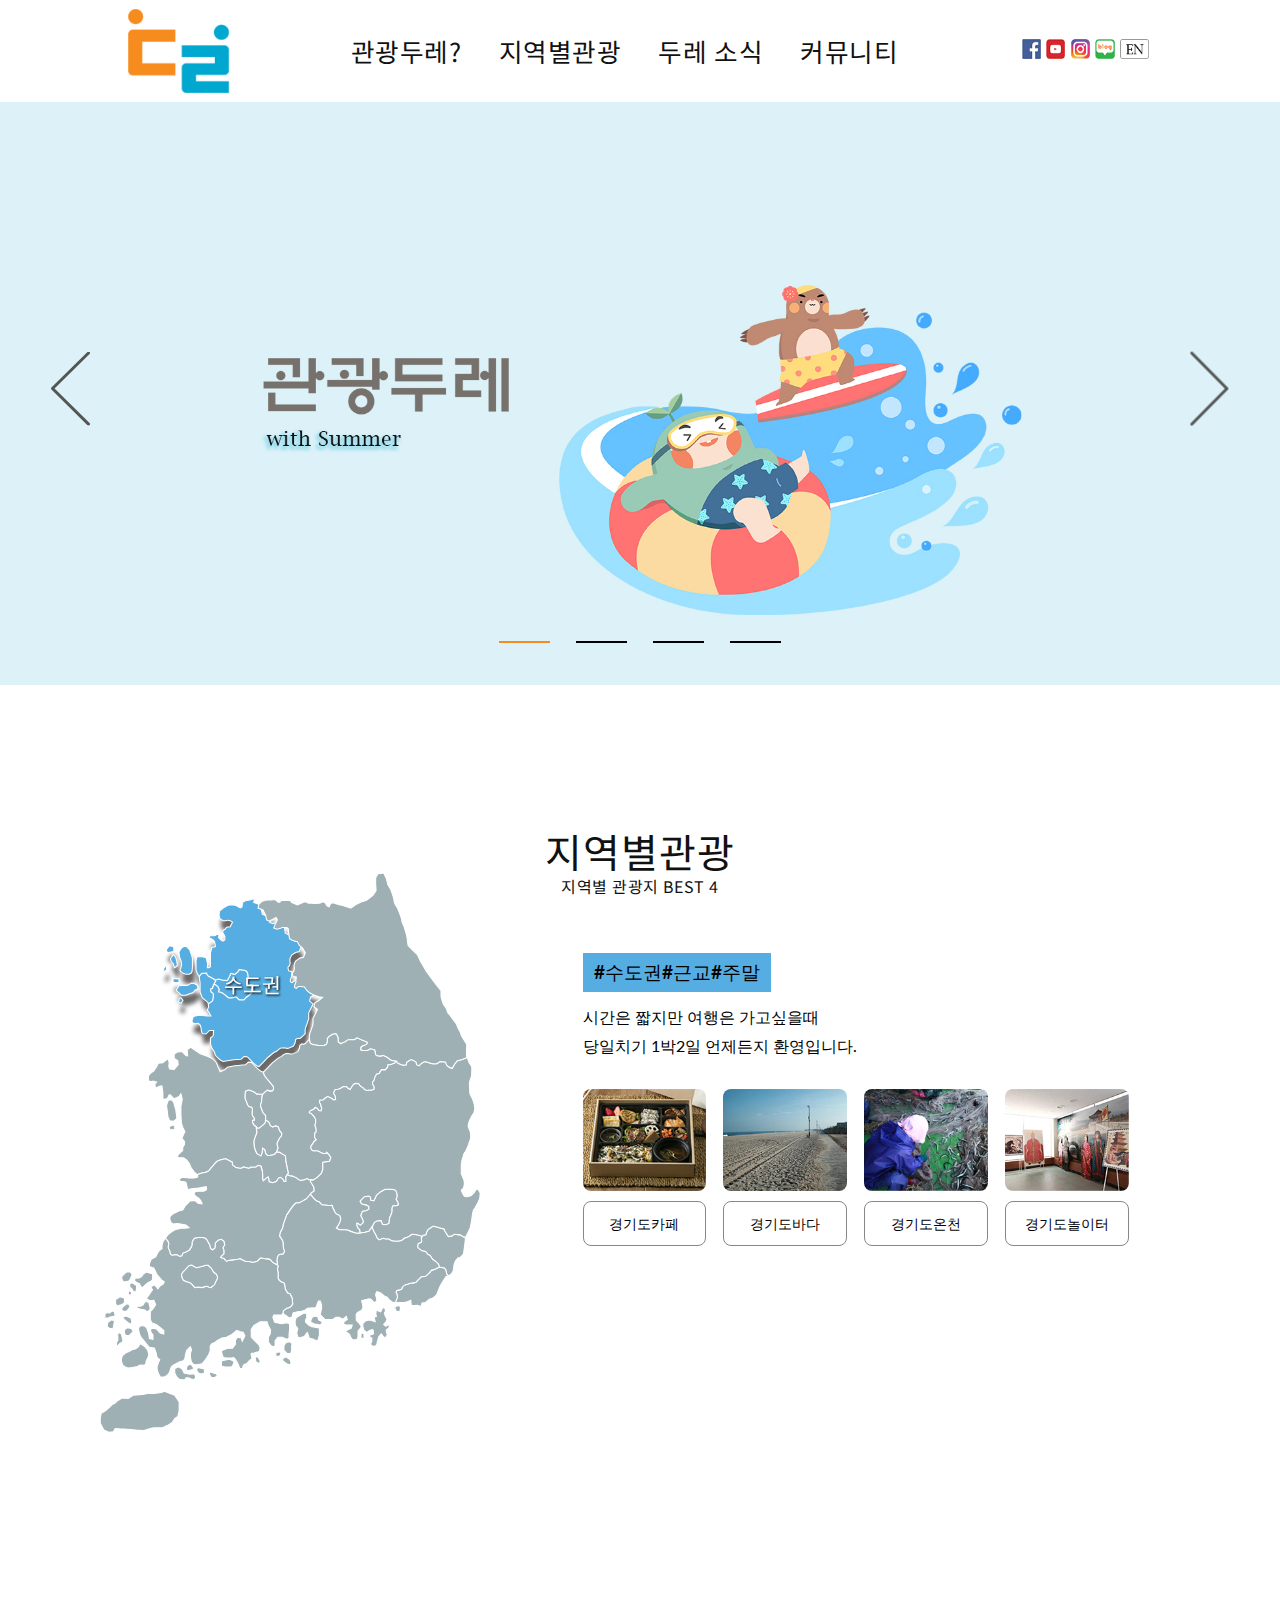
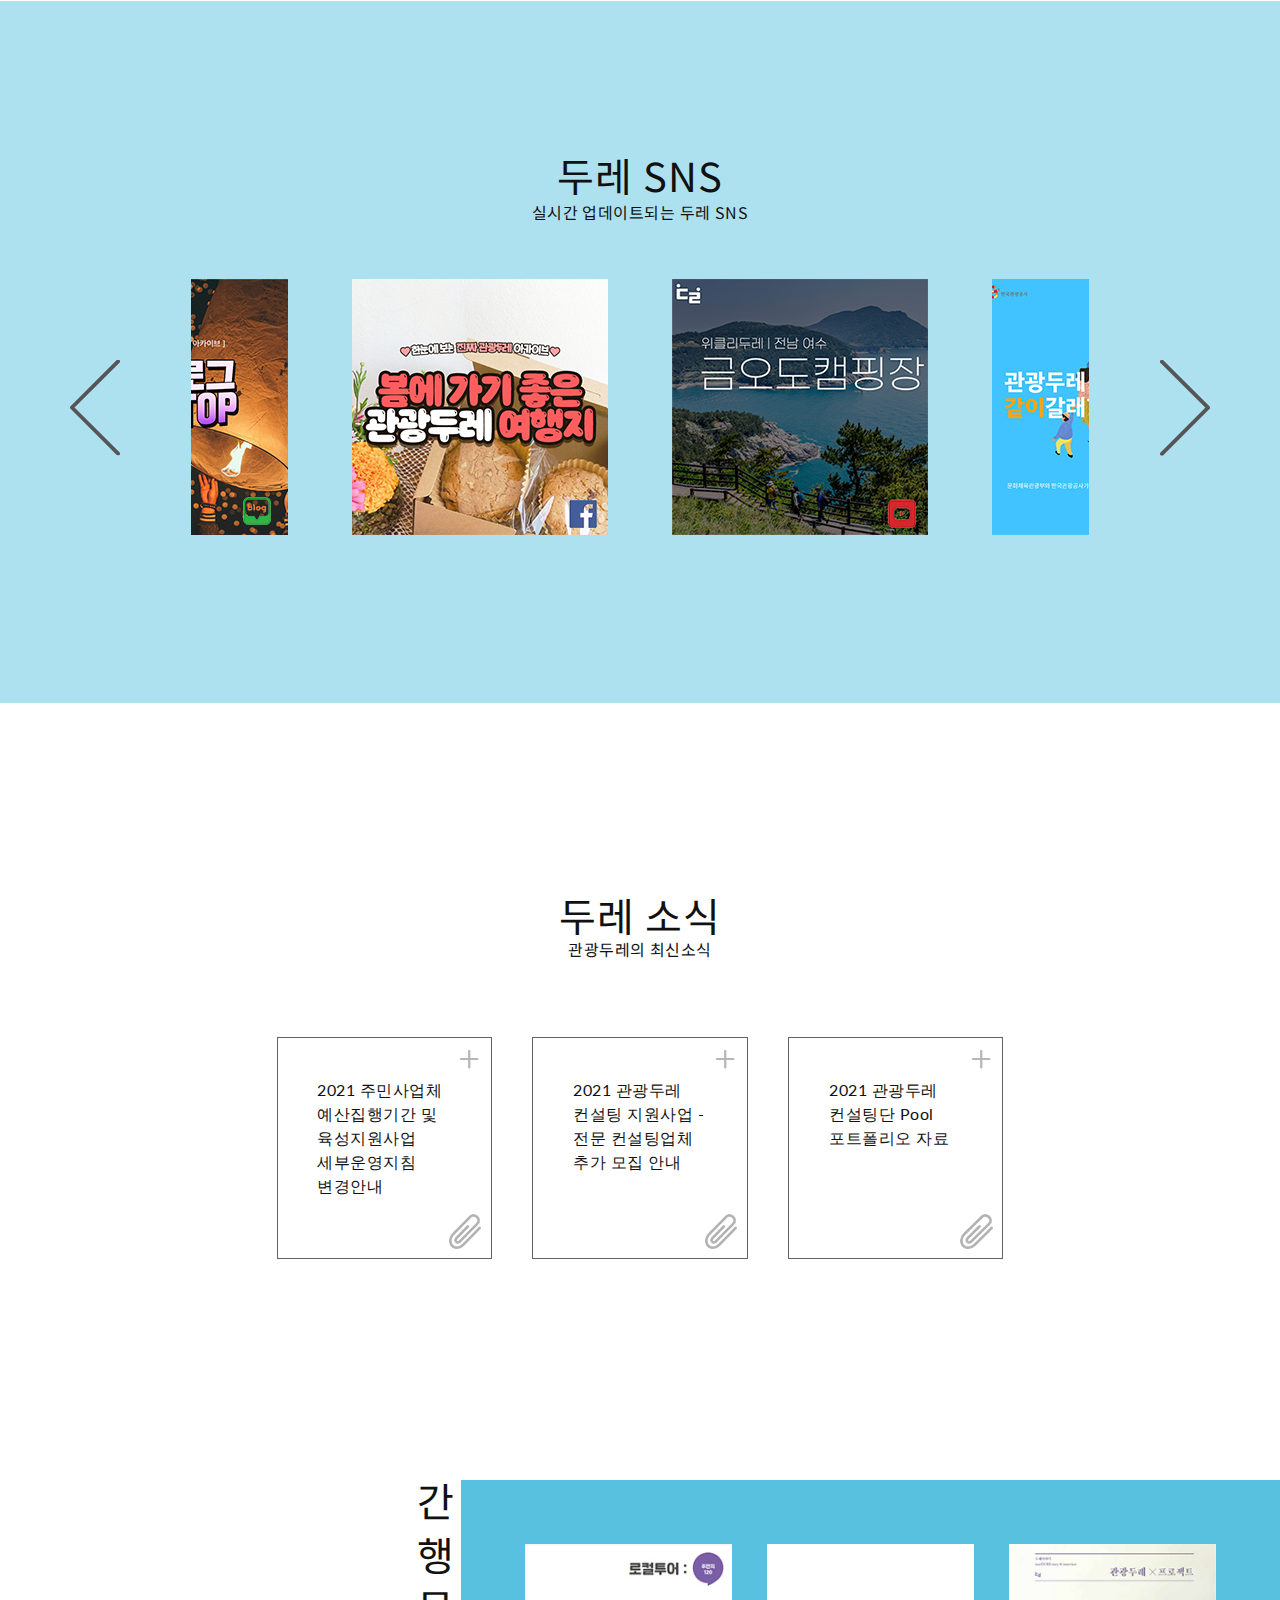
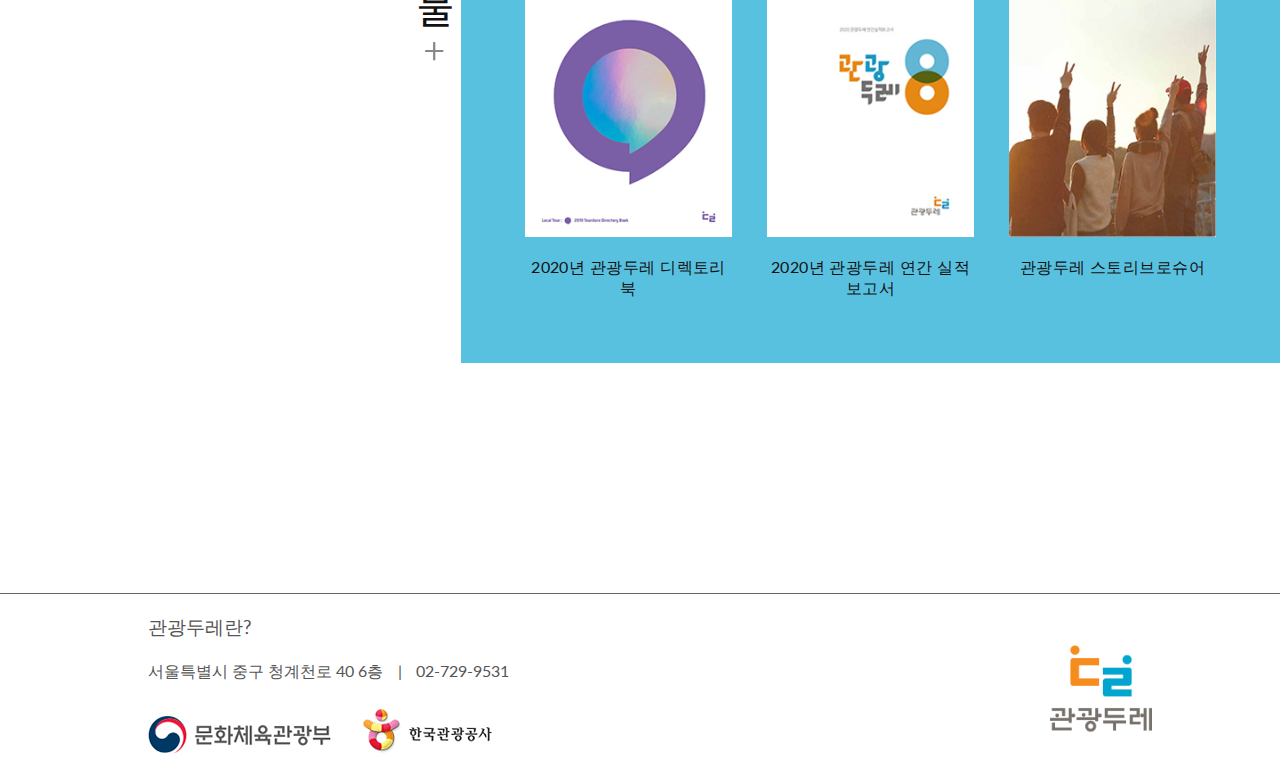
==== commit 126d5487: "js edit" ====
--- a/index.html
+++ b/index.html
@@ -17,7 +17,6 @@
     <link rel="shortcut icon" href="./img/main/favicon_16_ico.ico">
     <link rel="apple-touch-icon-precomposed" sizes="114*114" href="./img/main/favicon_114.png">
     <!-- favicon은 ico 파일로 만들기 -->
-
     <title>관광두레 Tourdure</title>
     <link href="css/index.css"  rel="stylesheet">
     <!-- material icon -->
@@ -35,6 +34,9 @@
     <header></header>
     <!-- 비주얼 -->
     <div class="visual">
+        <div class="photo">
+            <!-- <figure class="active"><img src="img/main/visual-1.jpg"></figure> -->
+        </div>
         <div class="indi">
             <a href="#">
                 <img src="./img/main/ic_arrow_grey.svg" alt="pre">
@@ -44,10 +46,7 @@
             </a>
         </div>
         <p class="slide">
-            <a href="#"><span>1</span></a>
-            <a href="#"><span>2</span></a>
-            <a href="#"><span>3</span></a>
-            <a href="#"><span>4</span></a>
+            <!-- <a href="#"><span>1</span></a> -->
         </p>
         <p class="motion">
             <img src="./img/character/dooki-1.png" alt="캐릭터">
@@ -170,6 +169,7 @@
                     </svg>
                 </div>
                 <div class="map_info">
+                    <!-- 
                     <p>#강원도 #일출 #서핑</p>
                     <p>강원도에 가고 싶은 사람 여기여기 모여라. <br>안가본 사람은 있어도 한번 가본 사람은 없는 강원도!</p>
                     <div class="map_list">
@@ -179,29 +179,14 @@
                                 <figcaption>해양레일바이크</figcaption>
                             </figure>
                         </a>
-                        <a href="">
-                            <figure>
-                                <img src="./img/main/kangwondo_best1.jpg" alt="강원도 관광지">
-                                <figcaption>해양레일바이크</figcaption>
-                            </figure>
-                        </a>
-                        <a href="">
-                            <figure>
-                                <img src="./img/main/kangwondo_best1.jpg" alt="강원도 관광지">
-                                <figcaption>해양레일바이크</figcaption>
-                            </figure>
-                        </a>
-                        <a href="">
-                            <figure>
-                                <img src="./img/main/kangwondo_best1.jpg" alt="강원도 관광지">
-                                <figcaption>해양레일바이크</figcaption>
-                            </figure>
-                        </a>
-                    </div>
+                    </div> 
+                    -->
                 </div>
             </div>
         </div>
-
+        <div class="local_select ">
+            <!-- <li style="background: white;"><a href="#">#수도권#당일치기</a></li> -->
+        </div>
     </section>
     
     <!-- sns -->
@@ -211,78 +196,14 @@
             <p>실시간 업데이트되는 두레 SNS</p>
             <div class="sns_slide">
                 <ul class="slider">
-                    <li><a href="#"><img src="img/main/sns_slide1.jpg" alt="블로그 top5"></a></li>
-                    <li><a href="#"><img src="img/main/sns_slide2.jpg" alt="관광두레 여행지"></a></li>
-                    <li><a href="#"><img src="img/main/sns_slide3.jpg" alt="금오도캠핑장" ></a></li>
-                    <li><a href="#"><img src="img/main/sns_slide4.jpg" alt="관광두레 설명"></a></li>
-                    <li><a href="#"><img src="img/main/sns_slide5.jpg" alt="두부공장"></a></li>
-                    <li><a href="#"><img src="img/main/sns_slide6.jpg" alt="네이버블로그"></a></li>
-                    <li><a href="#"><img src="img/main/sns_slide7.jpg" alt="유투브"></a></li>
-                    <li><a href="#"><img src="img/main/sns_slide8.jpg" alt="인스타"></a></li>
+                    <!-- <li><a href="#"><img src="img/main/sns_slide1.jpg" alt="블로그 top5"></a></li> -->
                 </ul>
             </div>
-            <div class="indi slick-arrow">
+            <!-- <div class="indi slick-arrow"> -->
                 <!-- <a><img src="./img/main/ic_arrow_grey.svg" alt="previous"></a> -->
-                <!-- <a><img src="./img/main/ic_arrow_grey.svg" alt="next" ></a> -->
-            </div>
-        </div>
-    </section>
-
-    <script>
-
-        $(".sns .sns_slide ul").slick({
-            arrows:true,
-            dots: false,
-            infinite: true,
-            slidesToShow: 4,
-            slidesToScroll: 1,
-            autoplay: false,
-            autoplaySpeed: 2000,
-
-            responsive: [
-                    {
-                        breakpoint: 1279,
-                        settings: {
-                            arrows:true,
-                            dots: false,
-                            infinite: true,
-                            slidesToShow: 4,
-                            slidesToScroll: 1,
-                            autoplay: false,
-                            autoplaySpeed: 2000,
-                        }
-                    },
-                    {
-                        breakpoint: 1024,
-                        settings: {
-                            arrows:true,
-                            dots: false,
-                            infinite: true,
-                            slidesToShow: 2,
-                            slidesToScroll: 1,
-                            autoplay: false,
-                            autoplaySpeed: 2000,
-                        }
-                    },
-                    {
-                        breakpoint: 768, //768전에는 이렇게 하겠다.
-                        settings: {
-                            arrows:true,
-                            dots: false,
-                            infinite: true,
-                            slidesToShow: 1,
-                            slidesToScroll: 1,
-                            autoplay: false,
-                            autoplaySpeed: 2000,
-                        }
-                    },
-
-                ]
-        });
-    </script>
-
-
-
+            </div>
+        </div>
+    </section>
 
 
     <!-- news -->
@@ -315,7 +236,7 @@
         <div class="journal_div">
             <div class="journal_title">
                 <h4>간행물</h4>
-                <a href="#"><img src="img/main/+.png" alt="더보기" ></a>
+                <a href="./menu3.html"><img src="img/main/+.png" alt="더보기" ></a>
             </div>
             <ul>
                 <li>
--- a/css/index.css
+++ b/css/index.css
@@ -4,31 +4,45 @@
 
 /* visual */
 header  {
-    background: url('../img/main/visual-1.jpg') no-repeat 0 0/ 100%;
+    
 }
 
 .visual {
-
-    background:url('../img/main/visual-1.jpg') no-repeat 0 89%/ 100%;
     padding: 0 0 1%;
-
     display: flex; flex-direction: column;
-    width: 100%;
-}
-
+    width: 100%; height:45vw;
+    position:relative;
+}
+.visual .photo{
+    position:relative;
+    height:100%;
+}
+.visual .photo figure{
+    position:absolute;
+    left:0; top:0; 
+    width:100%; height:100%;
+    display:none;
+}
+.visual .photo figure.active{ display:block; }
+.visual .photo figure img{width:100%;}
 
 .visual .indi { 
+    position:absolute;
+    left:0; top:50%; 
+    transform: translateY(-50%);
     width: 100%; 
     display: flex; justify-content: space-between;
-    margin-top: 10%;
+    
 }
 .visual .indi >a { display:block; width: 3%; margin: 0 4%;}
 .visual .indi >a:last-child { transform: rotateY(180deg);}
 
 .visual .indi >a img {width: 100%;}
 .visual .slide { 
+    position:absolute;
+    left:0; bottom:6%; width:100%;
     display: flex; justify-content: center; align-items: center;
-    margin: 18% 0 0;
+    margin: 0 0;
 }
 .visual .slide a {
     display: block;
@@ -43,7 +57,7 @@
     color: transparent;
     background: black; 
 }
-.visual .slide a:nth-child(1) span {background:#f78b1e ;}
+.visual .slide a.active span {background:#f78b1e ;}
 
 /* 비주얼 캐릭터 모션 */
 .visual .motion {}
@@ -150,27 +164,42 @@
 .local .local_div .area .map .area-1:hover .area-1-ko {
     opacity: 1; transform: translate(-1%, -1%); transition: .2s;
 }
+/* 서울 인천 경기 area-1.active*/
+.local .local_div .area .map .area-1.active {filter: drop-shadow(2px 9px 2px rgb(107, 104, 104))}
+.local .local_div .area .map .area-1.active path, 
+.local .local_div .area .map .area-1.active polygon {
+    fill: #56ade2;
+    transform: translate(-1%, -1%); 
+}
+.local .local_div .area .map .area-1 .area-1-ko {}
+.local .local_div .area .map .area-1.active .area-1-ko {
+    opacity: 1; transform: translate(-1%, -1%); 
+}
 
 
 /* 강원 area-2*/
 .local .local_div .area .map .area-2 {
     position: relative;
-    filter: drop-shadow(-2px 9px 2px rgb(107, 104, 104));
-}
-.local .local_div .area .map .area-2::after {
-    content:'';
-    width: 100%; background: black;
-    position: absolute; left: 0%; top: 0%; transform: translate(-50% -50%);
-}
-.local .local_div .area .map .area-2 path{
-    fill: #e5a49e;
-    transform: translate(+1%, -1%); transition: .2s;
-}
+    /* filter: drop-shadow(-2px 9px 2px rgb(107, 104, 104)); */
+}
+.local .local_div .area .map .area-2:hover {filter: drop-shadow(-2px 9px 2px rgb(107, 104, 104));}
 .local .local_div .area .map .area-2:hover path{
     fill: #e5a49e;
     transform: translate(+1%, -1%); transition: .2s;
 }
-.local .local_div .area .map .area-2 .area-2-ko {opacity: 1;}
+.local .local_div .area .map .area-2:hover .area-2-ko {opacity: 1;}
+
+/* 강원 area-2.active*/
+.local .local_div .area .map .area-2.active {
+    position: relative;
+    /* filter: drop-shadow(-2px 9px 2px rgb(107, 104, 104)); */
+}
+.local .local_div .area .map .area-2.active {filter: drop-shadow(-2px 9px 2px rgb(107, 104, 104));}
+.local .local_div .area .map .area-2.active path{
+    fill: #e5a49e;
+    transform: translate(+1%, -1%); transition: .2s;
+}
+.local .local_div .area .map .area-2.active .area-2-ko {opacity: 1;}
 
 
 /* 대전 세종 충북 충남 area-3 */
@@ -184,6 +213,17 @@
     opacity: 1; transform: translate(-2%, 0%); transition: .2s;
 }
 
+/* 대전 세종 충북 충남 area-3.active */
+.local .local_div .area .map .area-3 {}
+.local .local_div .area .map .area-3.active {filter: drop-shadow(5px 0 2px rgb(107, 104, 104));}
+.local .local_div .area .map .area-3.active path, .local .local_div .area .map .area-3.active polygon {
+    fill: #69c071;
+    transform: translate(-2%, 0%); transition: .2s;
+}
+.local .local_div .area .map .area-3.active .area-3-ko {
+    opacity: 1; transform: translate(-2%, 0%); transition: .2s;
+}
+
 /* 경북 경남 대구 울산 부산 area-4 */
 .local .local_div .area .map .area-4 {}
 .local .local_div .area .map .area-4:hover {filter: drop-shadow(-2px -5px 2px rgb(107, 104, 104)); }
@@ -195,6 +235,17 @@
     opacity: 1; transform: translate(+1%, +1%); transition: .2s;
 }
 
+/* 경북 경남 대구 울산 부산 area-4.active */
+.local .local_div .area .map .area-4 {}
+.local .local_div .area .map .area-4.active {filter: drop-shadow(-2px -5px 2px rgb(107, 104, 104)); }
+.local .local_div .area .map .area-4.active path {
+    fill: #fdce4a;
+    transform: translate(+1%, +1%); transition: .2s;
+}
+.local .local_div .area .map .area-4.active .area-4-ko {
+    opacity: 1; transform: translate(+1%, +1%); transition: .2s;
+}
+
 
 /* 전북 전남 광주 area-5 */
 .local .local_div .area .map .area-5 {
@@ -205,6 +256,18 @@
     transform: translate(-1%, +1%); transition: .2s;
 }
 .local .local_div .area .map .area-5:hover .area-5-ko {
+    opacity: 1; transform: translate(-1%, +1%); transition: .2s;
+}
+
+/* 전북 전남 광주 area-5.active */
+.local .local_div .area .map .area-5 {
+}
+.local .local_div .area .map .area-5.active {filter: drop-shadow(2px -5px 2px rgb(107, 104, 104));}
+.local .local_div .area .map .area-5.active path, .local .local_div .area .map .area-5.active polygon{
+    fill: #bc95c4;
+    transform: translate(-1%, +1%); transition: .2s;
+}
+.local .local_div .area .map .area-5.active .area-5-ko {
     opacity: 1; transform: translate(-1%, +1%); transition: .2s;
 }
 
@@ -216,6 +279,16 @@
     transform: translate(1%, -1%); transition: .2s;
 }
 .local .local_div .area .map .area-6:hover .area-6-ko {
+    opacity: 1; transform: translate(1%, -1%); transition: .2s;
+}
+/* 제주 area-6.active */
+.local .local_div .area .map .area-6 {}
+.local .local_div .area .map .area-6.active {filter: drop-shadow(-2px 5px 2px rgb(107, 104, 104));}
+.local .local_div .area .map .area-6.active path {
+    fill: #44c2bc;
+    transform: translate(1%, -1%); transition: .2s;
+}
+.local .local_div .area .map .area-6.active .area-6-ko {
     opacity: 1; transform: translate(1%, -1%); transition: .2s;
 }
 
@@ -279,6 +352,9 @@
     font-size: 0.9rem;
     transition: .2s;
 }
+
+/* mobile map local select  */
+.local  .local_select {display: none;}
 
 
 
@@ -357,7 +433,7 @@
                                                                                         /* slick  슬라이드 css */
 
 /* 좌우버튼 */
-.slick-arrow {
+.sns .sns_div .slick-arrow {
     position: absolute; top: 50%;
     transform: translateY(-50%);
     z-index: 2;
@@ -368,21 +444,21 @@
     
     padding: 8% 5.5%;
 }
-.slick-prev {
+.sns .sns_div .slick-prev {
     left: 0;
     background: #aee1f0;
 }
-.slick-prev::after {
+.sns .sns_div .slick-prev::after {
     content: url("../img/main/ic_arrow_grey.svg");
     display: block;
     width: 50px;
     
 }
-.slick-next {
+.sns .sns_div .slick-next {
     right: 0;
     background: #aee1f0;
 }
-.slick-next::after {
+.sns .sns_div .slick-next::after {
     content: url("../img/main/ic_arrow_grey.svg");
     display: block;
     width: 50px;
@@ -390,14 +466,14 @@
 }
 
 /* ul (indigator) li button */
-.slick-dots {
+.sns .sns_div .slick-dots {
     position: absolute; left: 50%; bottom: 5%;
     transform: translateX(-50%);
     z-index: 2;
     list-style: none; margin: 0; padding: 0;
 }
-.slick-dots li{display: inline-block;}
-.slick-dots li button{ 
+.sns .sns_div .slick-dots li{display: inline-block;}
+.sns .sns_div .slick-dots li button{ 
     width: 10px; height: 10px;
     border-radius: 10px;
     background: rgb(49, 46, 46);
@@ -405,15 +481,15 @@
     margin: 0 10px; padding: 0;
     background: black;
 }  /* 원모양 */
-.slick-dots li.slick-active button {background: red;}
-
-.slider {
+.sns .sns_div .slick-dots li.slick-active button {background: red;}
+
+.sns .sns_div .slider {
     width: 100%; 
     position: relative;
     margin-top: 4%;
 }
-.slick-list {width: 100%; height: 100%; margin-top: 4%;}
-.slick-list img {width: 100%; height: 100%;}
+.sns .sns_div .slick-list {width: 100%; height: 100%; margin-top: 4%;}
+.sns .sns_div .slick-list img {width: 100%; height: 100%;}
 
 
 /* 두레소식 */
@@ -575,42 +651,59 @@
 
 @media (max-width:767px) {
     /* visual */
-    header  {background: url('../img/main/visual-1.jpg') no-repeat 0 0/ 100%;}
+    header  {background: none;}
 
     .visual {
-        background: url('../img/main/visual-1.jpg') no-repeat center 89%/ 140%;
         padding: 0 0 1%;
         display: flex; flex-direction: column;
-        width: 100%;
-    }
+        width: 100%; height:45vw;
+        position:relative;
+    }
+    .visual .photo{
+        position:relative;
+        height:100%;
+    }
+    .visual .photo figure{
+        position:absolute;
+        left:0; top:0; 
+        width:100%; height:100%;
+        display:none;
+    }
+    .visual .photo figure.active{ display:block; }
+    .visual .photo figure img{width:100%;}
+    
     .visual .indi { 
+        position:absolute;
+        left:0; top:50%; 
+        transform: translateY(-50%);
         width: 100%; 
         display: flex; justify-content: space-between;
-        margin-top: 19%;
-    }
-    .visual .indi a { display:block; width: 3%; margin: 0 4%;}
-    .visual .indi a:last-child { transform: rotateY(180deg);}
-
-    .visual .indi a img {width: 100%;}
+        
+    }
+    .visual .indi >a { display:block; width: 3%; margin: 0 4%;}
+    .visual .indi >a:last-child { transform: rotateY(180deg);}
+    
+    .visual .indi >a img {width: 100%;}
     .visual .slide { 
+        position:absolute;
+        left:0; bottom:6%; width:100%;
         display: flex; justify-content: center; align-items: center;
-        margin: 24% 0 0;
-    }
-
+        margin: 0 0;
+    }
     .visual .slide a {
         display: block;
-        width: 2%;
-        margin: 0 0.5%;
+        width: 4%;
+        margin: 0 1%;
         border-radius: 20px;
     }
     .visual .slide a span {
         display: block;
-        height: 1px; 
+        height: 2px; 
         font-size: 0.1rem; 
         color: transparent;
         background: black; 
     }
-    .visual .slide a:nth-child(1) span {background:#f78b1e ;}
+    .visual .slide a.active span {background:#f78b1e ;}
 
 
     /* 비주얼 캐릭터 모션 */
@@ -748,13 +841,21 @@
     .local .local_div .area .map_info > p:nth-of-type(1) {
         padding: 0;
         display: inline-block; width: 100%;
-
         background: #f2d1ce;
         font-size: 1rem;
         font-weight: 549;
         line-height: 2;
         text-align: center;
 
+        position: relative;
+    }
+
+    .local .local_div .area .map_info > p:nth-of-type(1)::after{
+        content: '∇';
+        display: block;
+        position: absolute; top: 0; right: 0;
+        transform: translateX(-155%);
+        
     }
     .local .local_div .area .map_info > p:nth-of-type(2) {
         line-height: 1.8;
@@ -798,6 +899,26 @@
         transition: .2s;
     }
 
+    /* mobile map local select */
+    .local .local_select {
+        z-index: 5;
+        width: 100%; height: 100%;
+        position: fixed; left: 0; top: 0;
+        display: flex;
+        justify-content: center; align-items: center;
+        flex-direction: column;
+        background: rgba(99, 96, 96,0.8);
+
+        display: none;
+    }
+    .local .local_select.active {display: flex;}
+    .local .local_select li {
+        width: 80%;
+        font-size: 1.5rem;
+        text-align: center;
+        padding: 2% 0;
+    }
+    .local .local_select li a {width: 100%;}
 
     /* sns_section */
     .sns { width: 100%; padding:13% 0; background: rgba(8, 163, 209,0.33);}
@@ -872,7 +993,7 @@
                                                                                             /* slick  슬라이드 css */
 
         /* 좌우버튼 */
-        .slick-arrow {
+        .sns .sns_div .slick-arrow {
             position: absolute; top: 50%;
             transform: translateY(-50%);
             z-index: 2;
@@ -883,35 +1004,36 @@
             
             padding: 1%;
         }
-        .slick-prev {
+        .sns .sns_div .slick-prev {
             left: 0;
             background: none;
         }
-        .slick-prev::after {
-            content: '<';
+        .sns .sns_div .slick-prev::after {
+            content: url(../img/main/ic_arrow_grey.svg);
             display: block;
             font-size: 6rem;
             
         }
-        .slick-next {
+        .sns .sns_div .slick-next {
             right: 0;
             background: none;
         }
-        .slick-next::after {
-            content: '>';
+        .sns .sns_div .slick-next::after {
+            content: url(../img/main/ic_arrow_grey.svg);
             display: block;
             font-size: 6rem;
+            transform: rotate(180deg);
         }
 
         /* ul (indigator) li button */
-        .slick-dots {
+        .sns .sns_div .slick-dots {
             position: absolute; left: 50%; bottom: 5%;
             transform: translateX(-50%);
             z-index: 2;
             list-style: none; margin: 0; padding: 0;
         }
-        .slick-dots li{display: inline-block;}
-        .slick-dots li button{ 
+        .sns .sns_div .slick-dots li{display: inline-block;}
+        .sns .sns_div .slick-dots li button{ 
             width: 10px; height: 10px;
             border-radius: 10px;
             background: rgb(49, 46, 46);
@@ -919,14 +1041,14 @@
             margin: 0 10px; padding: 0;
             background: black;
         }  /* 원모양 */
-        .slick-dots li.slick-active button {background: red;}
-
-        .slider {
+        .sns .sns_div .slick-dots li.slick-active button {background: red;}
+
+        .sns .sns_div .slider {
             width: 100%; 
             position: relative;
         }
-        .slick-list {width: 100%; height: 100%; margin-top: 4%;}
-        .slick-list img {width: 100%; height: 100%;}
+        .sns .sns_div .slick-list {width: 100%; height: 100%; margin-top: 4%;}
+        .sns .sns_div .slick-list img {width: 100%; height: 100%;}
 
 
     /* 두레소식 */
@@ -1087,32 +1209,49 @@
 
 @media (min-width:768px) and (max-width:1023px) {
     /* visual */
-    header  {background: url('../img/main/visual-1.jpg') no-repeat 0 0/ 100%;}
+    header  {background: none;}
 
     .visual {
-        background: url('../img/main/visual-1.jpg') no-repeat center 89%/ 140%;
         padding: 0 0 1%;
         display: flex; flex-direction: column;
-        width: 100%;
-    }
+        width: 100%; height:45vw;
+        position:relative;
+    }
+    .visual .photo{
+        position:relative;
+        height:100%;
+    }
+    .visual .photo figure{
+        position:absolute;
+        left:0; top:0; 
+        width:100%; height:100%;
+        display:none;
+    }
+    .visual .photo figure.active{ display:block; }
+    .visual .photo figure img{width:100%;}
+    
     .visual .indi { 
+        position:absolute;
+        left:0; top:50%; 
+        transform: translateY(-50%);
         width: 100%; 
         display: flex; justify-content: space-between;
-        margin-top: 11%;
-    }
-    .visual .indi a { display:block; width: 3%; margin: 0 4%;}
-    .visual .indi a:last-child { transform: rotateY(180deg);}
-
-    .visual .indi a img {width: 100%;}
+        
+    }
+    .visual .indi >a { display:block; width: 3%; margin: 0 4%;}
+    .visual .indi >a:last-child { transform: rotateY(180deg);}
+    
+    .visual .indi >a img {width: 100%;}
     .visual .slide { 
+        position:absolute;
+        left:0; bottom:6%; width:100%;
         display: flex; justify-content: center; align-items: center;
-        margin: 25% 0 0;
-    }
-
+        margin: 0 0;
+    }
     .visual .slide a {
         display: block;
-        width: 2%;
-        margin: 0 0.5%;
+        width: 4%;
+        margin: 0 1%;
         border-radius: 20px;
     }
     .visual .slide a span {
@@ -1122,7 +1261,7 @@
         color: transparent;
         background: black; 
     }
-    .visual .slide a:nth-child(1) span {background:#f78b1e ;}
+    .visual .slide a.active span {background:#f78b1e ;}
 
     /* 비주얼 캐릭터 모션 */
     .visual .motion {display: none;}
@@ -1259,6 +1398,7 @@
     .local .local_div .area .map_info > p:nth-of-type(1) {
         padding: 0;
         display: inline-block; width: 100%;
+        position: relative;
 
         background: #f2d1ce;
         font-size: 1rem;
@@ -1266,7 +1406,17 @@
         line-height: 2;
         text-align: center;
 
-    }
+
+    }
+
+    .local .local_div .area .map_info > p:nth-of-type(1)::after{
+        content: '∇';
+        display: block;
+        position: absolute; top: 0; right: 0;
+        transform: translateX(-155%);
+        
+    }
+    
     .local .local_div .area .map_info > p:nth-of-type(2) {
         line-height: 1.8;
         margin: 7% 0 3%;
@@ -1308,6 +1458,28 @@
         font-size: 0.9rem;
         transition: .2s;
     }
+
+
+    /* mobile map local select */
+    .local .local_select {
+        z-index: 5;
+        width: 100%; height: 100%;
+        position: fixed; left: 0; top: 0;
+        display: flex;
+        justify-content: center; align-items: center;
+        flex-direction: column;
+        background: rgba(99, 96, 96,0.8);
+
+        display: none;
+    }
+    .local .local_select.active {display: flex;}
+    .local .local_select li {
+        width: 80%;
+        font-size: 1.5rem;
+        text-align: center;
+        padding: 2% 0;
+    }
+    .local .local_select li a {width: 100%;}
 
 
 
@@ -1383,7 +1555,7 @@
                                                                                                 /* slick  슬라이드 css */
 
         /* 좌우버튼 */
-        .slick-arrow {
+        .sns .sns_div .slick-arrow {
             position: absolute; top: 50%;
             transform: translateY(-50%);
             z-index: 2;
@@ -1394,35 +1566,36 @@
             
             padding: 1%;
         }
-        .slick-prev {
+        .sns .sns_div .slick-prev {
             left: 0;
             background: none;
         }
-        .slick-prev::after {
-            content: '<';
+        .sns .sns_div .slick-prev::after {
+            content: url(../img/main/ic_arrow_grey.svg);
             display: block;
             font-size: 6rem;
             
         }
-        .slick-next {
+        .sns .sns_div .slick-next {
             right: 0;
             background: none;
         }
-        .slick-next::after {
-            content: '>';
+        .sns .sns_div .slick-next::after {
+            content: url(../img/main/ic_arrow_grey.svg);
             display: block;
             font-size: 6rem;
+            transform: rotate(180deg);
         }
 
         /* ul (indigator) li button */
-        .slick-dots {
+        .sns .sns_div .slick-dots {
             position: absolute; left: 50%; bottom: 5%;
             transform: translateX(-50%);
             z-index: 2;
             list-style: none; margin: 0; padding: 0;
         }
-        .slick-dots li{display: inline-block;}
-        .slick-dots li button{ 
+        .sns .sns_div .slick-dots li{display: inline-block;}
+        .sns .sns_div .slick-dots li button{ 
             width: 10px; height: 10px;
             border-radius: 10px;
             background: rgb(49, 46, 46);
@@ -1430,14 +1603,14 @@
             margin: 0 10px; padding: 0;
             background: black;
         }  /* 원모양 */
-        .slick-dots li.slick-active button {background: red;}
-
-        .slider {
+        .sns .sns_div .slick-dots li.slick-active button {background: red;}
+
+        .sns .sns_div .slider {
             width: 100%; 
             position: relative;
         }
-        .slick-list {width: 100%; height: 100%; margin-top: 4%;}
-        .slick-list img {width: 100%; height: 100%;}
+        .sns .sns_div .slick-list {width: 100%; height: 100%; margin-top: 4%;}
+        .sns .sns_div .slick-list img {width: 100%; height: 100%;}
 
 
 
@@ -1601,26 +1774,42 @@
     header  {background: url('../img/main/visual-1.jpg') no-repeat 0 0/ 100%;}
 
     .visual {
-        background: url('../img/main/visual-1.jpg') no-repeat 0 89%/ 100%;
         padding: 0 0 1%;
         display: flex; flex-direction: column;
-        width: 100%;
-    }
+        width: 100%; height:45vw;
+        position:relative;
+    }
+    .visual .photo{
+        position:relative;
+        height:100%;
+    }
+    .visual .photo figure{
+        position:absolute;
+        left:0; top:0; 
+        width:100%; height:100%;
+        display:none;
+    }
+    .visual .photo figure.active{ display:block; }
+    .visual .photo figure img{width:100%;}
+    
     .visual .indi { 
+        position:absolute;
+        left:0; top:50%; 
+        transform: translateY(-50%);
         width: 100%; 
         display: flex; justify-content: space-between;
-        margin-top: 10%;
-    }
-    .visual .indi a { display:block; width: 3%; margin: 0 4%;}
-    .visual .indi a:last-child { transform: rotateY(180deg);}
-
-    .visual .indi a img {width: 100%;}
+        
+    }
+    .visual .indi >a { display:block; width: 3%; margin: 0 4%;}
+    .visual .indi >a:last-child { transform: rotateY(180deg);}
+    
+    .visual .indi >a img {width: 100%;}
     .visual .slide { 
+        position:absolute;
+        left:0; bottom:6%; width:100%;
         display: flex; justify-content: center; align-items: center;
-        margin: 18% 0 0;
-    }
-
-
+        margin: 0 0;
+    }
     .visual .slide a {
         display: block;
         width: 4%;
@@ -1634,7 +1823,7 @@
         color: transparent;
         background: black; 
     }
-    .visual .slide a:nth-child(1) span {background:#f78b1e ;}
+    .visual .slide a.active span {background:#f78b1e ;}
 
 
     /* 비주얼 캐릭터 모션 */
@@ -1734,7 +1923,6 @@
     /* 강원 area-2*/
     .local .local_div .area .map .area-2 {}
     .local .local_div .area .map .area-2 path{
-        fill: #e5a49e;
         transform: translate(+1%, -1%); transition: .2s;
     }
     .local .local_div .area .map .area-2:hover path{
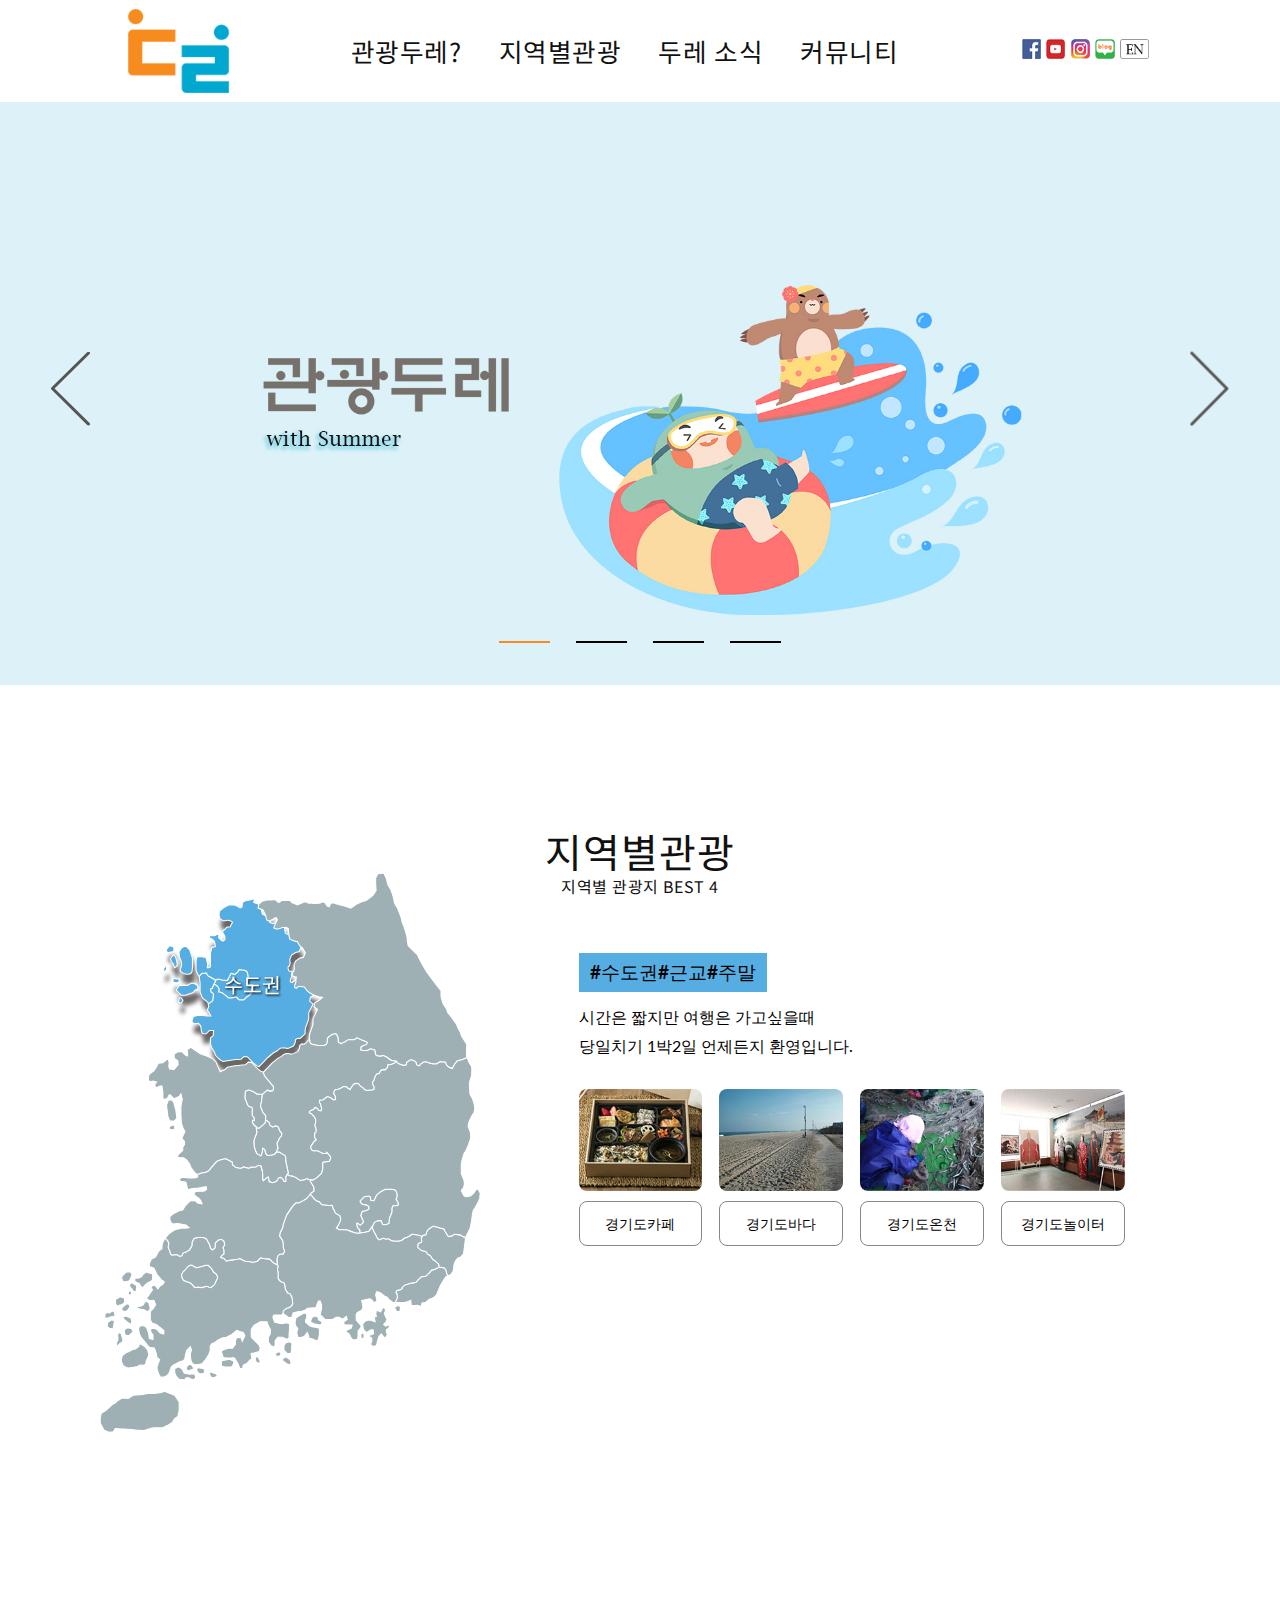
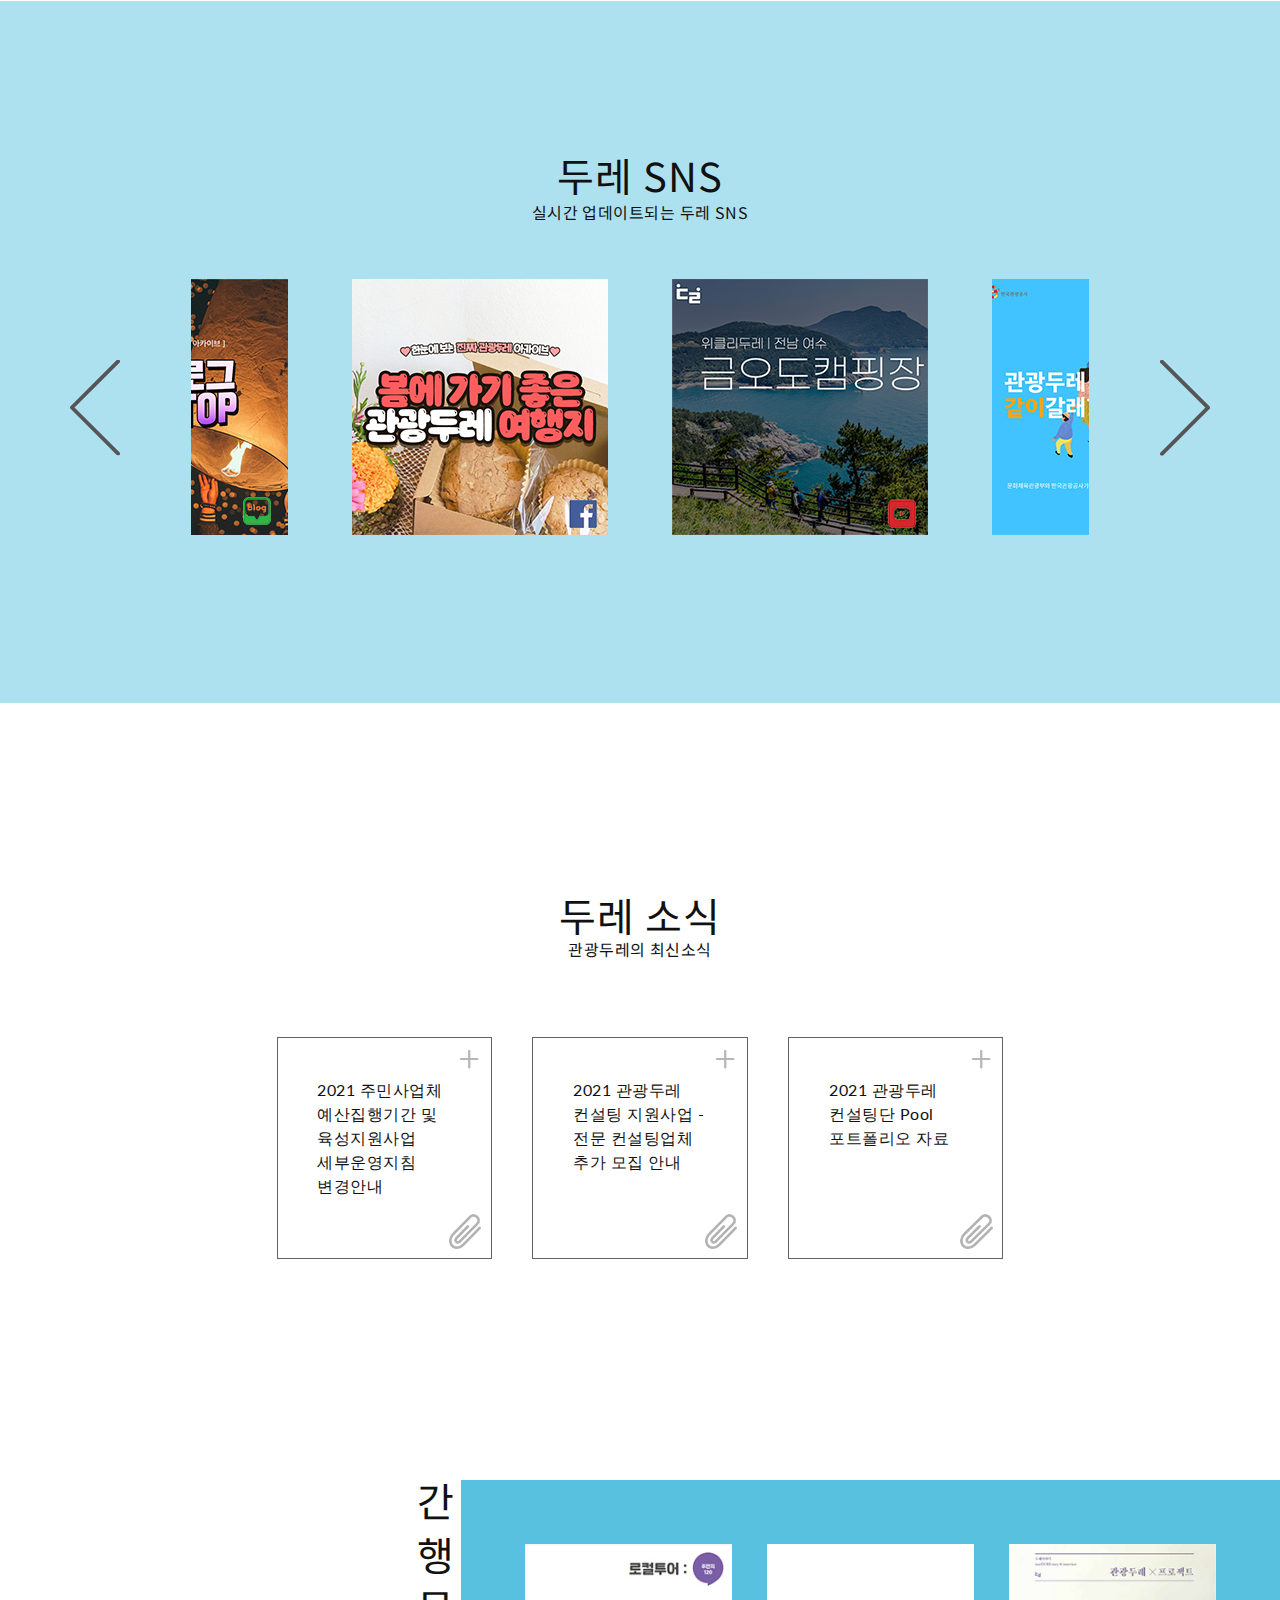
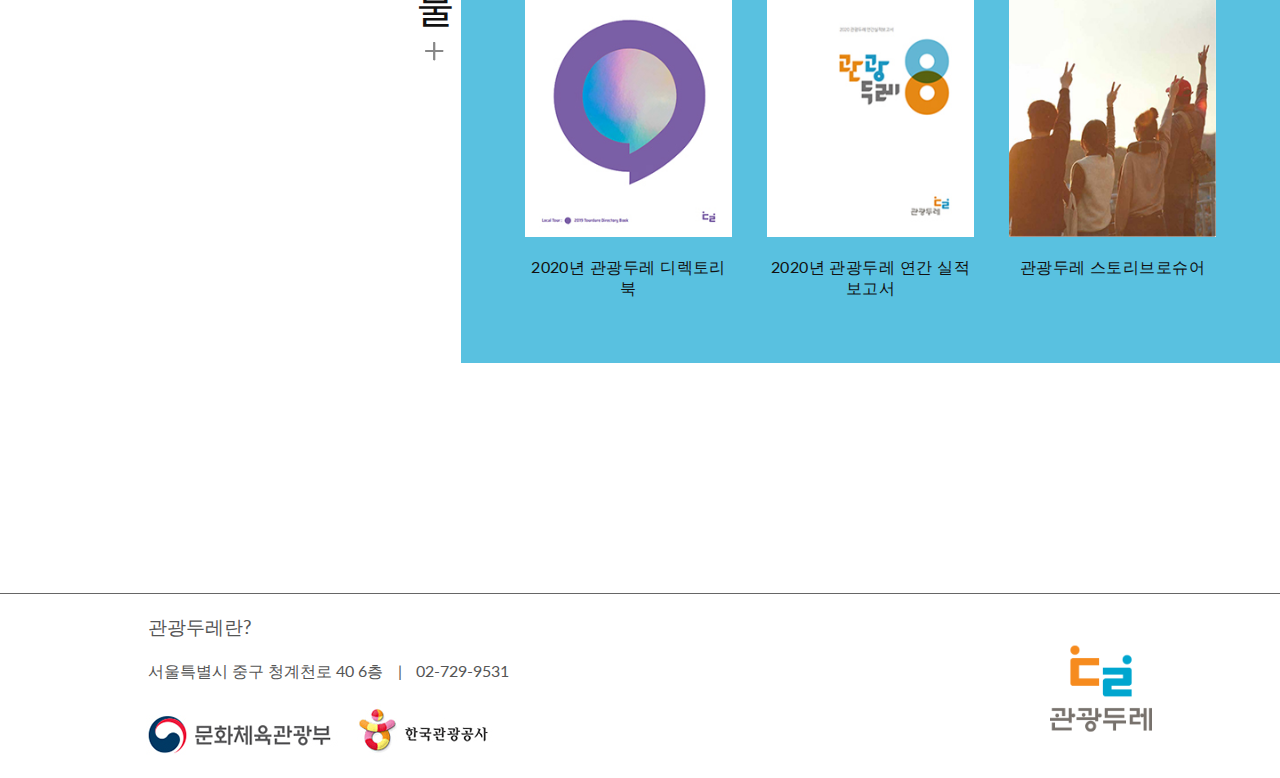
==== commit 50a060fc: "webpack" ====
--- a/index.html
+++ b/index.html
@@ -1,277 +1 @@
-<!DOCTYPE html>
-<html lang="en">
-<head>
-    <meta charset="UTF-8">
-    <meta http-equiv="X-UA-Compatible" content="IE=edge">
-    <meta name="viewport" content="width=device-width, initial-scale=1.0">
-    <meta property="og:title" content="관광두레">
-    <meta property="og:url" content="http://bitnana.github.io/tourdure/">
-    <meta property="og:image" content="./img/main/meta_thumbnail.jpg">
-    <meta property="og:description" content="지역주민들의 관광사업체 지원">
-    <meta name="twitter:card" content="summary">
-    <meta name="twitter:title" content="관광두레">
-    <meta name="twitter:url" content="http://bitnana.github.io/tourdure/">
-    <meta name="twitter:image" content="./img/main/meta_thumbnail.jpg">
-    <meta name="twitter:description" content="지역주민들의 관광사업체 지원">
-
-    <link rel="shortcut icon" href="./img/main/favicon_16_ico.ico">
-    <link rel="apple-touch-icon-precomposed" sizes="114*114" href="./img/main/favicon_114.png">
-    <!-- favicon은 ico 파일로 만들기 -->
-    <title>관광두레 Tourdure</title>
-    <link href="css/index.css"  rel="stylesheet">
-    <!-- material icon -->
-    <link href="https://fonts.googleapis.com/icon?family=Material+Icons" rel="stylesheet">
-    <!-- js -->
-    <script src="./JS/jquery-3.6.0.min.js"></script>
-    <script src="./JS/slick.min.js"></script>
-    <link href="./JS/slick.css"  rel="stylesheet">
-    <script src="./JS/common.js"></script>
-    <script src="./JS/index.js"></script>
-</head>
-<body>
-    <!-- index.html -->
-
-    <header></header>
-    <!-- 비주얼 -->
-    <div class="visual">
-        <div class="photo">
-            <!-- <figure class="active"><img src="img/main/visual-1.jpg"></figure> -->
-        </div>
-        <div class="indi">
-            <a href="#">
-                <img src="./img/main/ic_arrow_grey.svg" alt="pre">
-            </a>
-            <a href="#">
-                <img src="./img/main/ic_arrow_grey.svg" alt="next">
-            </a>
-        </div>
-        <p class="slide">
-            <!-- <a href="#"><span>1</span></a> -->
-        </p>
-        <p class="motion">
-            <img src="./img/character/dooki-1.png" alt="캐릭터">
-            <!-- <img src="./img/character/doovi-1.png" alt="캐릭터"> -->
-        </p>
-    </div> 
-
-    <!-- 지역별 관광 -->
-    <section class="local">
-        <div class="local_div">
-            <h4>지역별관광</h4>
-            <p>지역별 관광지 BEST 4</p>
-            <div class="area">
-                <div class="map">
-                    <svg xmlns="http://www.w3.org/2000/svg" xmlns:xlink="http://www.w3.org/1999/xlink" version="1.1" x="0px" y="0px" width="400px" height="530px" viewBox="0 0 400 530" enable-background="new 0 0 362 480" xml:space="preserve">
-                        <g>
-                            <g class="area-1">
-                                <!--서울 //-->
-                                <path class="" fill="#9fb0b5" stroke="#FFFFFF" stroke-miterlimit="10" d="M114.468,114.24l1.271,2.857l-0.635,2.222l2.857,0.635   l2.857,1.905l3.81,3.174h3.174c0,0,2.857-0.953,3.809-0.953c0.953,0,1.27,1.271,1.27,1.271l1.905,1.587h1.904h2.222l2.857-2.857   l3.492-2.539c0,0,0.952-2.222,0.952-3.174s0.317-2.857,0.317-2.857l1.587-2.222l-1.587-0.635h-2.856l-1.905-1.27l0.318-1.27   l0.952-2.54v-2.54l-0.317-2.222c0,0-0.318-1.587-0.953-2.54c-0.635-0.952-2.222-1.27-2.222-1.27l-5.079-0.635l-1.27,2.222   l-2.857,2.222l-3.491-0.952l-1.588,3.174l-1.904,3.492l-4.762-0.318l-3.492-0.952l-3.242,0.884l0.703,0.703l-1.905,3.492   l-0.006,0.019l1.594,0.298L114.468,114.24z"></path>
-                                <!--인천//-->
-                                <g>
-                                    <polygon class="" fill="#9fb0b5" stroke="#FFFFFF" stroke-miterlimit="10" points="92.351,111.492 89.811,111.068 86.002,113.185     81.77,113.185 77.96,113.607 75.421,117.84 80.5,122.496 84.31,122.496 87.272,121.227 91.504,119.957 92.774,117.84     96.16,116.147 94.891,112.762    "></polygon>
-                                    <polygon class="" fill="#9fb0b5" stroke="#FFFFFF" stroke-miterlimit="10" points="78.383,125.036 77.537,128.845 80.077,130.115     81.77,127.152 80.077,125.036    "></polygon>
-                                    <path class="" fill="#9fb0b5" stroke="#FFFFFF" stroke-miterlimit="10" d="M78.383,109.798l-0.423-2.539l-4.233-0.423l-1.693,0.846    l0.847,2.539c0,0,0.846,0,2.116,0.423C76.267,111.068,78.383,109.798,78.383,109.798z"></path>
-                                    <path class="" fill="#9fb0b5" stroke="#FFFFFF" stroke-miterlimit="10" d="M109.39,116.144l1.27-3.809l1.905-3.492l-1.587-1.587    c0,0-4.126-2.222-5.396-2.856c-1.27-0.635-1.587-2.857-1.587-2.857s-3.175,0.318-4.127,0.318s-2.859,3.282-2.859,3.282    l0.847,5.925v2.54v5.926l2.116,5.501l3.809,2.963l1.693,1.693l0.085,0.765c1.067-0.604,2.039-1.195,2.563-1.613    c1.587-1.27,1.587-1.27,1.587-1.27l0.635-3.492c0,0,0-1.904,0-2.856c0-0.953-1.905-1.588-1.905-1.588s-0.635-1.904-0.635-2.857    C107.802,115.827,109.39,116.144,109.39,116.144z"></path>
-                                    <path class="" fill="#9fb0b5" stroke="#FFFFFF" stroke-miterlimit="10" d="M90.658,96.255c0-1.27,0-3.81,0-3.81s0-2.963,0-4.232    c0-1.27-1.27-4.656-1.27-4.656l-1.27-3.81l-2.962-2.963l-2.117-0.423l-2.963,2.117l-2.116,3.386c0,0,0.424,2.539,0.424,3.809    s1.692,4.656,1.692,4.656l0.424,3.386l-0.847,3.386c0,0-1.269,1.693,0,2.963c1.27,1.269,1.693,1.692,3.386,2.115    s3.81,0.847,5.079,0.423c1.27-0.423,2.117-2.116,2.117-2.116S90.658,97.524,90.658,96.255z"></path>
-                                    <path class="" fill="#9fb0b5" stroke="#FFFFFF" stroke-miterlimit="10" d="M73.305,79.748c0-1.27-0.423-2.963-0.423-2.963l-3.81-0.846    l-2.962,3.809c0,0,0.423,2.54,1.693,2.54s5.079-0.846,5.079-0.846S73.305,81.018,73.305,79.748z"></path>
-                                    <path class="" fill="#9fb0b5" stroke="#FFFFFF" stroke-miterlimit="10" d="M75.421,88.213l-1.27-2.54l-1.693-1.27    c-1.27,2.117-2.539,3.81-2.539,3.81l0.847,2.54l2.116,2.539l0.847,3.386l2.539-1.693v-2.963l-0.423-1.693L75.421,88.213z"></path>
-                                    <polygon class="" fill="#9fb0b5" stroke="#FFFFFF" stroke-miterlimit="10" points="63.569,97.524 63.993,100.91 66.533,98.371     66.109,94.138  "></polygon>
-                                </g>
-                                <!--경기//-->
-                                <path class="" fill="#9fb0b5" stroke="#FFFFFF" stroke-miterlimit="10" d="M205.359,122.073l3.387-2.962l-3.387-0.424   c0,0-5.502-1.693-8.041-3.385c-2.54-1.693-1.693-1.27-2.963-2.54c-1.27-1.27-2.539-3.386-2.539-3.386l-3.81-0.423c0,0,0,0-1.27,0   s-2.539,1.693-2.539,1.693l-1.693-0.847c0,0,0-2.539,0.847-3.809c0.846-1.27,0.423-2.54,0.423-2.54l0.423-3.385l-2.963-0.423   c0,0-0.847-1.693-0.847-2.963c0-1.27,1.271-1.693,1.271-1.693l0.846-2.963c0,0-0.423-1.693-0.423-2.963s1.693-4.232,1.693-4.232   l3.808-2.54l3.386-0.846l1.693-4.233l-2.539-4.232l-2.963-2.54l-2.115-3.81c0,0-2.116,0.423-7.196-2.54l-0.847-5.502l-0.423-4.232   l-1.693-0.847h-3.809l-1.694,0.847l-3.386,0.846l-2.962-1.27l1.693-4.233l1.693-3.385l-1.27-2.116l-3.386,1.693l-2.962,1.693   l-2.54-1.27l-0.847-4.233l-2.539-5.079l-4.656-1.693l0.814-3.798l-3.353,1.258l-5.079,0.846l-2.962,1.693l-0.423,4.233   l-1.693,0.846l-4.655-2.54l-3.81-0.423l-2.54,0.423l-4.656,2.54l-3.81,2.962l-0.423,3.81l0.846,3.386l2.54,1.693   c0,0,1.27,0.423,3.387,0c2.116-0.423,4.232,0.423,4.232,0.423l1.693,1.27l-1.27,2.116l-0.847,2.116l-3.386,0.424l-1.693,2.116   l-1.693,0.846l-0.423,2.116l2.116,3.386v3.386l-1.693,1.27l-1.693-0.846l-2.54-2.54l0.423-2.962h-2.116c0,0-1.27,1.269-2.54,1.269   c-1.27,0-3.81,0-3.81,0l-1.27,1.693l2.963,1.27c0,0,2.116,1.27,2.54,2.54c0.423,1.27,0.846,4.656,0.846,4.656l-3.386,0.847   l-0.424,2.116l-0.846,2.54v7.195c0,0,0,4.655,0,5.925s-2.963,1.27-2.963,1.27l0.424-3.81l-1.693-5.925l-5.08-0.847l-3.386,0.423   l-0.847,3.386v4.232v5.08l1.693,3.809l1.269,2.116c0,0,1.907-3.282,2.859-3.282s4.127-0.318,4.127-0.318s0.317,2.222,1.587,2.857   c1.27,0.634,5.396,2.856,5.396,2.856l0.885,0.884l3.242-0.884l3.492,0.952l4.762,0.318l1.904-3.492l1.588-3.174l3.491,0.952   l2.857-2.222l1.27-2.222l5.079,0.635c0,0,1.587,0.317,2.222,1.27c0.635,0.953,0.953,2.54,0.953,2.54l0.317,2.222v2.54l-0.952,2.54   l-0.318,1.27l1.905,1.27h2.856l1.587,0.635l-1.587,2.222c0,0-0.317,1.905-0.317,2.857s-0.952,3.174-0.952,3.174l-3.492,2.539   l-2.857,2.857h-2.222h-1.904l-1.905-1.587c0,0-0.317-1.271-1.27-1.271c-0.952,0-3.809,0.953-3.809,0.953h-3.174l-3.81-3.174   l-2.857-1.905l-2.857-0.635l0.635-2.222l-1.271-2.857l-2.222-1.587l-1.594-0.298l-1.263,3.79c0,0-1.587-0.317-1.587,0.635   c0,0.953,0.635,2.857,0.635,2.857s1.905,0.635,1.905,1.588c0,0.952,0,2.856,0,2.856l-0.635,3.492c0,0,0,0-1.587,1.27   c-0.523,0.418-1.496,1.009-2.563,1.613l0.337,3.044l-1.269,2.963l1.693,2.117l1.693,3.386h-3.386l-4.656-0.423l-3.386-0.423   l-5.08,1.27c0,0-1.269,3.386-1.269,4.656s2.962,2.116,2.962,2.116l2.963-0.423c0,0,2.539,1.692,2.539,4.232s1.27,5.502,1.27,5.502   l3.386,0.423l3.385-3.386h3.81l-0.423,5.079l-2.54,2.116v5.079l0.847,3.387c0,0,3.386,5.079,3.386,6.348   c0,1.27,4.655,5.502,4.655,5.502l2.963,1.693l7.091-1.271c0,0,4.127-0.635,5.08-0.635c0.953,0,4.762-0.317,4.762-0.317l2.857-2.54   c0,0,3.174,0,3.809,0.953c0.635,0.953,4.762,5.079,4.762,5.079l3.492,2.857l1.905,0.635l4.127-4.127l4.126-4.444l5.396-4.444   l3.492-1.904c0,0,2.54-2.54,3.492-2.54c0.952,0,2.857-0.318,3.81,0c0.952,0.317,1.586,0.317,2.539,0.317   c0.953,0,5.396-2.222,5.396-2.222l1.588-3.174l0.317-2.856l1.904-1.27l1.905,0.317c0,0,0.952-0.317,1.905-1.27   c0.736-0.736,2.604-2.604,3.417-3.418c-0.077-0.91-0.139-1.949-0.139-2.927c0-2.54,1.693-5.926,1.693-5.926l1.692-5.079v-5.502   l1.693-3.387l2.54-5.079l-3.386-2.54l0.846-3.809L205.359,122.073z"></path>
-                                <text class="area-1-ko map_txt" x="120px" y="120px">수도권</text>
-                            </g>
-                            <g class="area-2">
-                                <!--강원 //-->
-                                <path class="" fill="#9fb0b5" stroke="#FFFFFF" stroke-miterlimit="10" d="M344.188,174.556c-0.424-1.27,0-6.348,0-7.619   c0-1.27,0-3.81,0-3.81l-5.08-8.041c0,0-0.422-2.962-1.691-4.655s-2.964-6.349-2.964-6.349s-3.386-4.656-4.232-5.925   c-0.847-1.271-3.81-4.656-3.81-4.656l-1.269-3.809l-2.117-2.963c0,0-0.847-0.847-1.693-3.809c-0.846-2.963-1.27-3.81-1.27-5.08   c0-1.269,0-5.079,0-5.079l-5.079-6.349l-8.466-11.428l-5.501-9.312l-2.962-6.348l-4.657-4.656l-4.231-4.233l-1.271-9.313   l-2.54-8.465c0,0-2.115-4.232-2.115-5.925c0-1.693-4.233-11.851-4.233-11.851s-2.963-3.386-2.963-5.926s-2.962-10.582-2.962-10.582   l-2.964-5.079l-1.27-5.502l-2.539-5.502l-2.54,0.423l-2.962,0.422l-2.116,3.81v5.502l0.423,6.349l-2.963,4.655l-6.348,4.656   l-4.231,1.27l-5.504,2.54l-4.655,3.386l-6.772-2.116l-5.079-1.27l-4.655-1.693l-2.54,0.847l-1.27,2.962l-2.116-0.846l-1.693-2.963   l-2.117-0.846l-2.962,1.27l-5.078,0.423l-2.54-0.423h-2.963l-2.963-1.27l-1.693,0.423l-3.81,1.694l-2.116,0.845l-1.693-0.845   l-3.387-1.271l-1.692-2.116h-5.926c0,0-2.962-0.423-2.962,0.847s-2.117,0.846-2.117,0.846l-2.962-2.539l-3.809,0.423h-3.809   l-4.656,1.27l-2.963,2.54l-0.033,0.012l-0.814,3.798l4.656,1.693l2.539,5.079l0.847,4.233l2.54,1.27l2.962-1.693l3.386-1.693   l1.27,2.116l-1.693,3.385l-1.693,4.233l2.962,1.27l3.386-0.846l1.694-0.847h3.809l1.693,0.847l0.423,4.232l0.847,5.502   c5.08,2.963,7.196,2.54,7.196,2.54l2.115,3.81l2.963,2.54l2.539,4.232l-1.693,4.233l-3.386,0.846l-3.808,2.54   c0,0-1.693,2.962-1.693,4.232s0.423,2.963,0.423,2.963l-0.846,2.963c0,0-1.271,0.423-1.271,1.693c0,1.27,0.847,2.963,0.847,2.963   l2.963,0.423l-0.423,3.385c0,0,0.422,1.27-0.423,2.54c-0.847,1.27-0.847,3.809-0.847,3.809l1.693,0.847c0,0,1.27-1.693,2.539-1.693   s1.27,0,1.27,0l3.81,0.423c0,0,1.269,2.116,2.539,3.386c1.27,1.27,0.423,0.847,2.963,2.54c2.539,1.692,8.041,3.385,8.041,3.385   l3.387,0.424l-3.387,2.962l-3.809,2.117l-0.846,3.809l3.386,2.54l-2.54,5.079l-1.693,3.387v5.502l-1.692,5.079   c0,0-1.693,3.386-1.693,5.926c0,2.539,0.424,5.502,0.424,5.502s0,1.693,3.809,2.54s9.735,0.847,9.735,0.847l2.115-1.27l0.848-2.116   v-3.386c1.692-2.116,5.079-3.81,5.079-3.81l2.962-0.423c0,0,1.27,1.693,1.693,2.962c0.423,1.271,0.423,4.656,0.423,4.656   l2.539,1.693c0,0,2.541-1.693,3.811-1.693s0.846-2.116,3.809-2.116s5.079,0,5.079,0l2.539-1.693c0,0,4.233,2.116,5.502,2.539   c1.27,0.423,4.234,1.693,4.234,1.693l-1.27,2.116l-2.965,0.847l-2.115,1.693v2.54l1.693,0.423h4.656l2.962-1.693l3.81,1.27   c0,0,0.423,2.962,0.846,4.232c0.424,1.27,4.232,1.693,4.232,1.693l2.963-0.846l3.386,1.692c0,0,2.116,1.693,3.385,2.54   c1.271,0.847,5.504,1.27,5.504,1.27l1.693,2.117l4.655,1.692l2.962-0.423l0.424-2.54l3.387-2.117h1.692l3.387,1.693l0.846,2.963   l2.54,0.847l1.271-1.694l2.539-1.693l2.116-0.423c0,0,1.27,0.423,2.539,0.846c1.271,0.423,4.232,1.27,4.232,1.27h3.387l3.387-2.116   l5.077,0.423c0,0,0.423,2.962,2.54,4.232c2.116,1.27,3.81,1.693,3.81,1.693l2.116-3.809l2.54-3.386l5.078-1.27l4.213-1.872   C344.425,175.224,344.284,174.845,344.188,174.556z"></path>
-                                <text class="area-2-ko map_txt" x="230px" y="100px">강원도</text>
-                            </g>
-
-                            <g class="area-3">
-                                <!--대전 //-->
-                                <path class="" fill="#9fb0b5" stroke="#FFFFFF" stroke-miterlimit="10" d="M166.212,256.453c0-1.587,1.269-2.857,1.269-2.857l0.953-2.222   l1.904-2.222l0.318-2.222l-2.222-2.857l-0.953-3.175l-2.539-1.27l-2.857,1.27l-2.223-1.27l-1.27-3.174l-2.222-1.587l-1.117-0.319   c-0.077,0.509-0.153,1.125-0.153,1.589c0,0.953-1.905,2.539-1.905,2.539l-3.81,3.175h-2.857l0.635,4.126l-1.905,5.079   c0,0-0.952,2.54-0.952,3.492c0,0.952,0,2.857,0.635,5.713c0.634,2.857,2.222,5.713,2.222,5.713l3.809,2.225l1.27-3.176l0.318-4.127   l1.904,1.27l0.953,3.491l1.587,1.904c0,0,0.953,0,1.905,0s4.761-0.951,4.761-0.951l1.905-2.222l0.14,0.016   c0.386-1.914,1.447-3.824,1.447-3.824S166.212,258.042,166.212,256.453z"></path>
-                                <!--세종//-->
-                                <path class="" fill="#9fb0b5" stroke="#FFFFFF" stroke-miterlimit="10" d="M146.847,209.79l-1.904-1.588l-4.126-1.904   c0,0-1.27-0.317-2.222,0c-0.953,0.318-2.222,0.952-2.222,0.952s-0.317,2.54-0.317,3.492c0,0.953-0.318,1.27,0,3.175   c0.317,1.905,1.587,3.174,1.587,4.126s1.587,3.175,1.587,3.175s0.952,0.952,2.222,0.952s1.587,2.54,1.587,2.54   s-0.317,0.953-0.317,1.904c0,0.953,0,3.174,0,3.174l2.222,3.175l-0.318,1.587c0,0-1.904-1.27-1.587,1.587   c0.317,2.857,3.492,4.444,3.492,4.444l0.762,1.27h2.095l3.81-3.175c0,0,1.905-1.586,1.905-2.539c0-0.952,0.317-2.54,0.317-2.54   v-3.491l-2.54-2.857l-0.952-2.539c0,0-1.27-3.175-1.27-4.126c0-0.953,0.952-3.493,0.952-3.493l0.318-4.126l0.635-2.857h-2.54   L146.847,209.79z"></path>
-                                <!--충북 //-->
-                                <path class="" fill="#9fb0b5" stroke="#FFFFFF" stroke-miterlimit="10" d="M181.131,287.245l3.492,1.587l1.27,1.27l2.222,0.953   c0,0,4.127-0.318,5.08-1.271c0.952-0.952,2.857,0.636,2.857,0.636l3.809,0.316l4.125-2.538l3.811-3.81l1.27-3.81v-1.904   c0,0,0-3.175,0-4.128c0-0.952,2.54-0.952,2.54-0.952l3.809-0.634l1.271-3.491c0,0-1.588-2.858-3.493-4.445   c-1.903-1.587,0,0-0.951,0.634c-0.952,0.637-5.08-0.951-5.08-0.951s-2.221-1.588-3.175-1.588c-0.951,0-2.539,0-3.491,0   c-0.953,0-1.904-0.317-2.539-2.222c-0.635-1.905,0.635-2.856,0.635-2.856l2.54-3.81l1.904-1.27l-1.588-2.222v-4.126   c0,0,0,0,0.953-0.318c0.952-0.317,0.317-2.856,0.317-4.126s-0.952-1.587-0.952-2.54c0-0.953,0.635-3.174,0.635-3.174v-2.54   l-1.588-3.174c0,0-1.586-0.953-1.904-1.904c-0.317-0.952-1.27-0.635-2.223-1.27c-0.951-0.635,0.636-1.904,0.636-1.904l3.174-1.27   l1.587-1.905l1.903,0.953l1.271,1.904l2.223,0.318l0.635-2.54c0,0-0.953-2.222-0.953-3.174c0-0.953-1.27-2.223-1.27-2.223   l0.317-1.904l3.176-0.318l1.904-1.587l2.223-1.587l3.174,1.27l2.538,1.905l1.905-0.317l-0.316-3.174l-1.589-3.174l1.589-3.175   l2.539-0.317l2.222-0.635l2.858-1.905l2.855,0.318l1.588,1.587l1.904,0.953l1.587-2.54l1.588-2.222l1.904-0.953l2.856,0.317   l1.588,2.222l2.538,1.587l1.588,1.905l2.223,0.635l1.904-0.318h2.54l2.222-0.952v-2.222c0,0-1.588-2.222-1.588-3.492   c0-1.27,1.588-2.857,1.588-2.857l0.635-2.539l1.588-2.857l2.857-0.952l0.634-1.904l1.27-1.27h3.493l2.221-2.54l0.317-2.222h2.223   l4.128-1.587l1.36-1.702c-0.662-0.073-4.234-0.49-5.387-1.258c-1.269-0.846-3.385-2.54-3.385-2.54l-3.386-1.692l-2.963,0.846   c0,0-3.809-0.424-4.232-1.693c-0.423-1.27-0.846-4.232-0.846-4.232l-3.81-1.27l-2.962,1.693h-4.656l-1.693-0.423v-2.54l2.115-1.693   l2.965-0.847l1.27-2.116c0,0-2.965-1.27-4.234-1.693c-1.269-0.423-5.502-2.539-5.502-2.539l-2.539,1.693c0,0-2.116,0-5.079,0   s-2.539,2.116-3.809,2.116s-3.811,1.693-3.811,1.693l-2.539-1.693c0,0,0-3.386-0.423-4.656c-0.424-1.27-1.693-2.962-1.693-2.962   l-2.962,0.423c0,0-3.387,1.693-5.079,3.81v3.386l-0.848,2.116l-2.115,1.27c0,0-5.926,0-9.735-0.847s-3.809-2.54-3.809-2.54   s-0.161-1.122-0.285-2.575c-0.813,0.813-2.681,2.682-3.417,3.418c-0.953,0.953-1.905,1.27-1.905,1.27l-1.905-0.317l-1.904,1.27   l-0.317,2.856l-1.588,3.174c0,0-4.444,2.222-5.396,2.222c-0.952,0-1.587,0-2.539-0.317c-0.953-0.318-2.858,0-3.81,0   c-0.953,0-3.492,2.54-3.492,2.54l-3.492,1.904l-5.396,4.444l-4.126,4.444l-4.127,4.127c0,0,0.635,2.54,1.27,3.492   c0.635,0.953,2.222,2.856,2.222,2.856l1.905,2.223l1.904,2.222l2.223,2.857v2.54l-1.27,1.27h-2.857l-1.269-0.952l-2.541,1.904   l-2.222,2.222l-0.635,2.857l-0.318,4.126c0,0-0.952,2.54-0.952,3.493c0,0.952,1.27,4.126,1.27,4.126l0.952,2.539l2.54,2.857v3.491   c0,0-0.083,0.417-0.165,0.951l1.117,0.319l2.222,1.587l1.27,3.174l2.223,1.27l2.857-1.27l2.539,1.27l0.953,3.175l2.222,2.857   l-0.318,2.222l-1.904,2.222l-0.953,2.222c0,0-1.269,1.27-1.269,2.857c0,1.588,0.952,4.128,0.952,4.128s-1.062,1.91-1.447,3.824   l2.717,0.303l4.126,2.539c0,0,1.587,0.316,1.587,2.224c0,1.903,0,3.491,0.318,4.443c0.317,0.951,0.635,2.856,0.952,4.443   c0.317,1.589,1.27,5.715,1.27,5.715l-1.006,1.58l2.276,0.958L181.131,287.245z"></path>
-                                <!--충남 //-->
-                                <g>
-                                    <path class="" fill="#9fb0b5" stroke="#FFFFFF" stroke-miterlimit="10" d="M69.495,218.999c0-1.27-2.54-3.809-2.54-3.809l-2.963,0.423    l-1.692,5.079l0.847,5.926l0.423,4.233l1.693,4.232l3.81,0.423c0,0,2.962-2.116,2.962-3.386c0-1.27-0.847-5.079-0.847-6.349    C71.188,224.5,69.495,220.268,69.495,218.999z"></path>
-                                    <path class="" fill="#9fb0b5" stroke="#FFFFFF" stroke-miterlimit="10" d="M175.417,278.356c-0.317-1.587-0.635-3.492-0.952-4.443    c-0.318-0.952-0.318-2.54-0.318-4.443c0-1.907-1.587-2.224-1.587-2.224l-4.126-2.539l-2.857-0.318l-1.905,2.222    c0,0-3.809,0.951-4.761,0.951s-1.905,0-1.905,0l-1.587-1.904l-0.953-3.491l-1.904-1.27l-0.318,4.127l-1.27,3.176l-3.809-2.225    c0,0-1.588-2.856-2.222-5.713c-0.635-2.856-0.635-4.762-0.635-5.713c0-0.953,0.952-3.492,0.952-3.492l1.905-5.079l-0.635-4.126    h0.762l-0.762-1.27c0,0-3.174-1.587-3.492-4.444c-0.317-2.857,1.587-1.587,1.587-1.587l0.318-1.587l-2.222-3.175    c0,0,0-2.222,0-3.174c0-0.952,0.317-1.904,0.317-1.904s-0.317-2.54-1.587-2.54s-2.222-0.952-2.222-0.952s-1.587-2.222-1.587-3.175    s-1.27-2.222-1.587-4.126c-0.318-1.905,0-2.222,0-3.175c0-0.952,0.317-3.492,0.317-3.492s1.27-0.634,2.222-0.952    c0.952-0.317,2.222,0,2.222,0l4.126,1.904l1.904,1.588l3.175,0.317h2.54l2.222-2.222l2.541-1.904l1.269,0.952h2.857l1.27-1.27    v-2.54l-2.223-2.857l-1.904-2.222l-1.905-2.223c0,0-1.587-1.904-2.222-2.856c-0.634-0.952-1.27-3.492-1.27-3.492l-1.905-0.635    l-3.492-2.857c0,0-4.126-4.126-4.762-5.079c-0.635-0.953-3.809-0.953-3.809-0.953l-2.857,2.54c0,0-3.809,0.317-4.762,0.317    c-0.952,0-5.08,0.635-5.08,0.635l-7.091,1.271l-2.116,2.116l-4.656,2.116l-1.693-3.809c0,0-1.27-2.963-1.693-4.233    c-0.423-1.27-3.81-4.232-3.81-4.232l-5.502-2.539l-5.926-2.117l-3.809-2.54l-5.079-3.386l-3.387,2.116l0.424,5.926l-1.693-0.424    l-3.809-3.809l-3.81,0.423l-3.386,2.117v3.809l3.386,2.54l0.423,3.386l-3.809,4.656l-4.233-0.423l-0.847-2.54l0.423-2.963    l-0.847-4.232l-2.963,2.116l-2.116,1.693l-4.232,0.423l-1.693,3.386l-2.54,3.81l-3.81,2.963c0,0-1.27,1.27-1.27,3.386    s0,2.116,0,2.116s0.847,2.118,2.54,1.693c1.693-0.423,1.693-0.423,1.693-0.423l3.386,0.847l-1.693,2.116l0.847,3.385l4.232-1.692    h1.694l0.846,5.925v6.349l3.81-0.423c0,0,1.27-1.693,1.693-2.962c0.423-1.27,1.693-0.847,2.54,0.422    c0.847,1.27,2.54,2.54,2.54,2.54l4.656-2.116l1.693-2.54l1.27,5.079l-1.27,6.772v7.195l0.423,8.465l1.27,3.81l2.115,4.233    l-1.27,2.539l-1.692,3.81l2.539,2.962v2.54l-1.692,2.962v2.963l-4.233,3.808l-0.847,2.54l2.116,0.424h3.809l2.963,2.115    l2.54,3.387l1.27,3.387l3.386,4.655l2.54,2.115c0,0,0.029,0.061,0.071,0.153c1.532-0.511,3.164-1.056,3.635-1.212    c0.953-0.317,3.492-0.636,4.444-0.953s1.905-0.635,3.175-1.903c1.269-1.271,1.269-1.905,2.856-3.493    c1.587-1.587,1.587-1.904,1.587-1.904s2.54-2.857,3.809-3.491c1.271-0.636,3.492-1.271,3.492-1.271l3.809-0.634l6.031,3.174    l0.317,2.539l3.175,2.54l3.175,0.635h2.222l1.905-1.271c0,0,2.856,0.953,4.444,1.271c1.587,0.318,1.904-0.952,1.904-0.952    s2.222,0,3.175,0c0.952,0,1.904-0.318,1.904-0.318l2.54-1.587l2.222,0.953c0,0,0.953,3.49,1.27,4.443    c0.318,0.952,0.318,2.223,0.318,3.175s0,4.443,0,4.443l0.635,1.588l2.857-2.54l1.587-0.953l0.635,1.588l0.317,2.857l3.492,0.951    l2.857-0.951l1.27-1.27l1.269-2.223l1.905-0.634c0,0,1.904,1.269,2.539,2.222c0.635,0.952,0.635,1.586,0.635,1.586h1.905v-4.444    l2.222-3.49C176.687,284.071,175.734,279.945,175.417,278.356z"></path>
-                                    <polygon class="" fill="#9fb0b5" stroke="#FFFFFF" stroke-miterlimit="10" points="64.63,240.898 65.899,243.756 70.027,243.121     70.027,239.947 67.805,238.994   "></polygon>
-                                </g>
-                                <text class="area-3-ko map_txt" x="110px" y="240px">충청도</text>
-                            </g>
-
-                            <g class="area-4">
-                                <!--부산 //-->
-                                <path class="" fill="#9fb0b5" stroke="#FFFFFF" stroke-miterlimit="10" d="M324.614,374.858l-1.27-1.586l-3.492-0.636l-2.856,0.316   l-1.588,0.953l-3.175,1.27c0,0-0.634-0.635-1.269,0.317c-0.637,0.953-1.588,2.54-3.176,3.493c-1.587,0.95-0.635,1.904-3.491,2.221   c-2.856,0.318-2.856,0.318-2.856,0.318s-1.271,1.27-2.223,2.222c-0.951,0.952-2.539,2.857-2.539,2.857s-0.635,0.317-2.538,0.634   c-1.907,0.317-2.542,0-3.811,0.636c-1.271,0.634-4.127,1.269-4.127,1.269s-1.587,0.954-2.539,2.541   c-0.954,1.587,0.952,0.317-0.954,1.587c-1.903,1.27-3.49,0.318-4.126,1.27c-0.634,0.953,0-0.634-0.634,0.953   c-0.636,1.587,0.951,1.903,0.951,2.856c0,0.951,0.318,2.54,0.318,2.54s-0.636,1.586-1.27,2.856   c-0.171,0.341-0.55,1.053-1.012,1.907h1.22h2.963h4.656l3.387-0.847l2.538-1.269l0.424,4.655l2.963,0.423l2.964-0.423l3.385,1.27   l0.847-3.387l3.386-0.423l3.385-2.962c5.08-1.271,7.197-5.079,7.197-5.079l2.539-6.349l1.27-2.54l2.54-4.233l2.116-2.962   l2.183-0.991c-0.702-0.854-1.335-1.551-1.335-1.551L324.614,374.858z"></path>
-                                <!--울산  //-->
-                                <path class="" fill="#9fb0b5" stroke="#FFFFFF" stroke-miterlimit="10" d="M337.947,342.162l-5.398-0.635l-2.221,1.588l-3.174,0.633   c0,0-0.318-0.316-0.952-1.268c-0.637-0.953-2.223-3.493-2.223-3.493l-1.271-2.539c0,0-0.634,0.318-3.492-0.636   c-2.855-0.951-2.855-0.951-2.855-0.951l-2.541-0.635c0,0-0.634-0.635-1.587,0c-0.952,0.635-2.856,1.905-2.856,1.905   s-1.27,0.316-2.223,2.221c-0.952,1.905-1.27,3.81-1.27,3.81l-2.539,0.318l-1.904,2.54c0,0,0.952,3.809,0,4.126   c-0.953,0.317-2.856,1.27-2.856,1.27s-0.637,2.539-0.317,3.491c0.317,0.952,4.443,3.492,4.443,3.492l2.856,0.316l1.904,2.542   c0,0,2.541,0.951,2.856,1.903c0.319,0.953,0.953,1.903,2.223,3.174c1.27,1.271,1.905,0.952,2.541,1.905   c0.634,0.952,2.222,1.905,2.222,1.905s0.952,1.587,0.952,2.539c0,0.212,0.049,0.618,0.122,1.115l1.465-0.163l3.492,0.636   l1.27,1.586l0.951,4.128c0,0,0.633,0.696,1.335,1.551l2.473-1.125l2.117-3.388l0.422-2.539l0.424-3.386l1.27-3.386l2.541-2.963   h1.692l3.386-3.809l0.846-6.351l0.848-6.771v-1.692l0.345-0.72l-1.825-0.342L337.947,342.162z"></path>
-                                <!--대구 //-->
-                                <path class="" fill="#9fb0b5" stroke="#FFFFFF" stroke-miterlimit="10" d="M257.634,330.416l2.54-1.268l3.492-0.318l1.586,3.491l3.175,0.317   l2.856-1.27c0,0,0.317-2.856,0.317-3.809s1.271-3.811,1.271-3.811s0.635-1.27,0.952-2.221c0.318-0.952,0.318-1.588,0.318-2.541   c0-0.951,0-2.222,0-2.222l0.952-1.905c0,0,0,0,2.539,0s2.539-1.586,2.539-1.586l-0.635-1.905l-1.586-2.538l0.951-2.223v-2.54   c0,0-0.635-2.539-1.27-3.491c-0.634-0.953-3.81-1.27-3.81-1.27h-6.35l-4.443,2.538l-3.491,2.858l-1.271,2.856l-1.27,2.54   l-2.856-0.318l-0.317-3.174l-1.588-0.953l-4.127,0.636l-2.856,2.857l-1.271,1.586l1.589,2.54l4.443,0.951l2.222,1.27v2.541   l-2.222,1.27l-3.81,0.635l-1.588,4.128l1.905,3.808l0.636,2.222l-1.271,1.588l-1.586,1.27l-2.223-1.587h-1.269l0.316,2.223   l0.952,2.221l1.588,1.589l0.316,3.174c0,0,2.223-0.635,3.176-0.635c0.951,0,5.396-1.27,5.396-1.27l2.54-3.81l0.444,0.963   l0.509-2.232L257.634,330.416z"></path>
-                                <!--경북 //-->
-                                <g>
-                                    <path class="" fill="#9fb0b5" stroke="#FFFFFF" stroke-miterlimit="10" d="M352.652,300.263l-1.693,2.54l-2.54,2.539l-2.538,0.847    c0,0-3.387,0.423-4.233-0.847c-0.847-1.271-0.847-1.271-0.847-1.271l-1.693-3.809l2.117-2.116l0.846-3.809    c0,0,0.002-2.962-0.846-4.655c-0.848-1.694-2.117-5.08-2.117-5.08s0-0.424,0-2.115c0-1.693,0-2.54,0-4.657    c0-2.115,0-0.847,0.424-4.231c0.424-3.387,1.693-5.079,1.693-6.349c0-1.271,2.116-3.81,2.116-3.81l2.117-4.656l1.268-3.809    c0,0,1.271-2.54,1.271-5.079s-0.423-5.08-1.271-6.772c-0.845-1.693-0.845-1.693-0.845-1.693s-0.847-2.117,0.845-6.349    c1.693-4.232,4.233-7.619,4.233-7.619l0.848-3.386l-0.424-4.232l-1.693-5.502c0,0-2.54-4.233-2.54-5.502    c0-1.27-0.424-6.349-0.424-8.889c0-2.539,2.117-6.349,2.117-7.619s0.424-6.772,0-8.042s-2.117-2.962-2.539-4.232    c-0.327-0.981-1.158-2.97-1.714-4.411l-4.213,1.872l-5.078,1.27l-2.54,3.386l-2.116,3.809c0,0-1.693-0.423-3.81-1.693    c-2.117-1.27-2.54-4.232-2.54-4.232l-5.077-0.423l-3.387,2.116h-3.387c0,0-2.962-0.847-4.232-1.27    c-1.27-0.423-2.539-0.846-2.539-0.846l-2.116,0.423l-2.539,1.693l-1.271,1.694l-2.54-0.847l-0.846-2.963l-3.387-1.693h-1.692    l-3.387,2.117l-0.424,2.54l-2.962,0.423l-4.655-1.692l-1.693-2.117c0,0-0.048-0.004-0.117-0.012l-1.36,1.702l-4.128,1.587h-2.223    l-0.317,2.222l-2.221,2.54H264.3l-1.27,1.27l-0.634,1.904l-2.857,0.952l-1.588,2.857l-0.635,2.539c0,0-1.588,1.587-1.588,2.857    c0,1.271,1.588,3.492,1.588,3.492v2.222l-2.222,0.952h-2.54l-1.904,0.318l-2.223-0.635l-1.588-1.905l-2.538-1.587l-1.588-2.222    l-2.856-0.317l-1.904,0.953l-1.588,2.222l-1.587,2.54l-1.904-0.953l-1.588-1.587l-2.855-0.318l-2.858,1.905l-2.222,0.635    l-2.539,0.317l-1.589,3.175l1.589,3.174l0.316,3.174l-1.905,0.317l-2.538-1.905l-3.174-1.27l-2.223,1.587l-1.904,1.587    l-3.176,0.318l-0.317,1.904c0,0,1.27,1.27,1.27,2.223c0,0.952,0.953,3.174,0.953,3.174l-0.635,2.54l-2.223-0.318l-1.271-1.904    l-1.903-0.953l-1.587,1.905l-3.174,1.27c0,0-1.587,1.269-0.636,1.904c0.953,0.635,1.906,0.318,2.223,1.27    c0.318,0.952,1.904,1.904,1.904,1.904l1.588,3.174v2.54c0,0-0.635,2.222-0.635,3.174c0,0.952,0.952,1.27,0.952,2.54    s0.635,3.809-0.317,4.126c-0.953,0.318-0.953,0.318-0.953,0.318v4.126l1.588,2.222l-1.904,1.27l-2.54,3.81    c0,0-1.27,0.951-0.635,2.856c0.635,1.905,1.586,2.222,2.539,2.222c0.952,0,2.54,0,3.491,0c0.954,0,3.175,1.588,3.175,1.588    s4.128,1.587,5.08,0.951c0.951-0.634-0.952-2.221,0.951-0.634c1.905,1.587,3.493,4.445,3.493,4.445l-1.271,3.491l-3.809,0.634    c0,0-2.54,0-2.54,0.952c0,0.953,0,4.128,0,4.128v1.904l-1.27,3.81l-3.811,3.81l-4.125,2.538l-2.152-0.179l-0.387,1.448    l2.222,3.494l0.953,1.586l0.317,3.809l-2.856,1.905c0,0-0.013,0.225-0.707,1.171l4.198,4.861l1.905,1.586l2.539,0.952l2.223,2.54    l6.349,0.636h2.539c0,0,0.953-0.636,1.27,1.269c0.317,1.906,0.952,2.223,1.587,3.81c0.636,1.587,1.905,2.856,1.905,2.856    l3.174,1.589l0.953,3.174l-0.634,2.539l-1.588,3.174l-1.905,2.856l2.857,1.589c0,0,1.905,0,2.856,0c0.954,0,5.08,0,6.031,0.634    c0.953,0.636,4.763,1.905,4.763,1.905l2.54,0.635h3.173l-0.316-3.174l-1.588-1.589l-0.952-2.221l-0.316-2.223h1.269l2.223,1.587    l1.586-1.27l1.271-1.588l-0.636-2.222l-1.905-3.808l1.588-4.128l3.81-0.635l2.222-1.27v-2.541l-2.222-1.27l-4.443-0.951    l-1.589-2.54l1.271-1.586l2.856-2.857l4.127-0.636l1.588,0.953l0.317,3.174l2.856,0.318l1.27-2.54l1.271-2.856l3.491-2.858    l4.443-2.538h6.35c0,0,3.176,0.316,3.81,1.27c0.635,0.952,1.27,3.491,1.27,3.491v2.54l-0.951,2.223l1.586,2.538l0.635,1.905    c0,0,0,1.586-2.539,1.586s-2.539,0-2.539,0l-0.952,1.905c0,0,0,1.271,0,2.222c0,0.953,0,1.589-0.318,2.541    c-0.317,0.951-0.952,2.221-0.952,2.221s-1.271,2.858-1.271,3.811s-0.317,3.809-0.317,3.809l-2.856,1.27l-3.175-0.317l-1.586-3.491    l-3.492,0.318l-2.54,1.268l-1.586,3.176l-0.509,2.232l1.46,3.163l1.587,2.857l1.588,3.491l1.903,1.588l3.811-1.588l2.539,0.953    c0,0,2.856-0.635,3.492,0.316c0.635,0.954,3.81,1.588,3.81,1.588h4.761l3.492-1.27c0,0,1.587-1.903,2.54-1.903    c0.952,0,3.81-1.589,3.81-1.589l2.222-1.587c0,0,0.635-0.317,2.538,0c1.907,0.317,5.715,0.953,6.668,1.587    c0.15,0.102,0.38,0.202,0.647,0.3l0.939-1.251l2.539-0.318c0,0,0.317-1.904,1.27-3.81c0.953-1.904,2.223-2.221,2.223-2.221    s1.904-1.271,2.856-1.905c0.953-0.635,1.587,0,1.587,0l2.541,0.635c0,0,0,0,2.855,0.951c2.858,0.954,3.492,0.636,3.492,0.636    l1.271,2.539c0,0,1.586,2.54,2.223,3.493c0.634,0.951,0.952,1.268,0.952,1.268l3.174-0.633l2.221-1.588l5.398,0.635l3.49,1.905    l1.825,0.342l4.311-9.017l1.27-6.771l0.847-6.35l0.847-3.386l1.271-1.693l2.962-5.502l1.693-3.809l0.423-5.079l-2.538-4.231    L352.652,300.263z"></path>
-                                </g>
-                                <!--경남 //-->
-                                <g>
-                                    <path class="" fill="#9fb0b5" stroke="#FFFFFF" stroke-miterlimit="10" d="M318.266,371.685c0-0.952-0.952-2.539-0.952-2.539    s-1.588-0.953-2.222-1.905c-0.636-0.953-1.271-0.634-2.541-1.905c-1.27-1.271-1.903-2.221-2.223-3.174    c-0.315-0.952-2.856-1.903-2.856-1.903l-1.904-2.542l-2.856-0.316c0,0-4.126-2.54-4.443-3.492    c-0.319-0.952,0.317-3.491,0.317-3.491s1.903-0.952,2.856-1.27c0.952-0.317,0-4.126,0-4.126l0.965-1.289    c-0.268-0.098-0.497-0.198-0.647-0.3c-0.953-0.634-4.761-1.27-6.668-1.587c-1.903-0.317-2.538,0-2.538,0l-2.222,1.587    c0,0-2.857,1.589-3.81,1.589c-0.953,0-2.54,1.903-2.54,1.903l-3.492,1.27h-4.761c0,0-3.175-0.634-3.81-1.588    c-0.636-0.951-3.492-0.316-3.492-0.316l-2.539-0.953l-3.811,1.588l-1.903-1.588l-1.588-3.491l-1.587-2.857l-1.904-4.126    l-2.54,3.81c0,0-4.444,1.27-5.396,1.27c-0.953,0-3.176,0.635-3.176,0.635h-3.173l-2.54-0.635c0,0-3.81-1.27-4.763-1.905    c-0.951-0.634-5.077-0.634-6.031-0.634c-0.951,0-2.856,0-2.856,0l-2.857-1.589l1.905-2.856l1.588-3.174l0.634-2.539l-0.953-3.174    l-3.174-1.589c0,0-1.27-1.27-1.905-2.856c-0.635-1.587-1.27-1.903-1.587-3.81c-0.316-1.904-1.27-1.269-1.27-1.269h-2.539    l-6.349-0.636l-2.223-2.54l-2.539-0.952l-1.905-1.586l-4.198-4.861c-0.154,0.211-0.331,0.444-0.564,0.734    c-1.269,1.587-2.221,2.856-3.173,3.491c-0.954,0.636-2.54,1.587-2.54,1.587l-4.127,2.222h-2.856c0,0-2.54,2.222-3.175,3.176    c-0.635,0.951-2.222,2.856-3.173,4.443c-0.953,1.587-2.54,3.81-2.54,3.81l-3.175,8.888l-0.635,3.491l-2.222,4.128l-0.635,3.491    c0,0,0.635,0.316,1.587,2.223c0.953,1.905,1.27,0.951,1.587,3.175c0.317,2.221,0.317,2.857,0.317,3.808    c0,0.953,0.317,2.54,0.317,2.54l0.953,2.539l-1.587,2.542c0,0-2.857-0.319-4.126,0.951c-1.269,1.27-1.587,5.715-1.587,5.715    s1.27,0.952,0.318,1.903c-0.131,0.13-0.204,0.26-0.245,0.385l1.196,2.155c0,0-0.635,2.223-0.635,3.174    c0,0.952,0.635,2.539,0.635,4.762s-0.317,2.858,0,3.81c0.317,0.952,2.54,3.175,2.54,3.175l2.856,0.951    c0,0,0.952,1.587,0.952,3.811c0,2.222,2.857,6.031,2.857,6.031s1.904-0.317,2.54,1.587c0.634,1.905,1.587,2.223,1.587,4.126    c0,1.904,0.317,4.128,0.317,4.128s0,0-1.27,1.904c-1.27,1.905-4.444,2.222-4.444,2.222l-3.175,2.54l-0.364,2.92l0.362-0.272    l2.117,1.271l3.387,2.538l2.539-0.423l1.27-4.232l5.079-1.271h2.116l3.809-1.27l2.54-1.692l5.503-0.423    c0,0,2.537,0.423,2.961-1.693c0.425-2.116,1.693-4.656,1.693-4.656h1.694l1.27,3.386v3.809l-1.27,5.504l2.116,2.117l2.117,2.116    l4.654,0.422h2.54l3.386-2.116h2.962l3.387,1.694l3.387-2.54l0.847,2.962l-2.963,1.693l-0.423,2.54c0,0,1.27,0.846,2.962,0.846    c1.693,0,5.079,0,5.079,0l-0.847,2.963l-4.655,2.116l-0.423,1.693c0,0,3.385,0.848,3.81,2.964c0.424,2.114,2.538,4.23,2.538,4.23    l4.232-0.423c0,0,0.848-2.116,0.848-3.386s0-4.655,0-4.655l2.539-2.964l0.423-1.691l-2.116-2.541l-2.54-2.962v-3.386    c0,0-0.422-2.117,0.847-3.387c1.271-1.271,4.233-2.54,4.233-2.54l1.269-2.115l-0.422-3.388l-0.847-3.386l5.079-1.27    c0,0,2.54-0.848,3.808,0c1.271,0.848,2.964,3.386,2.964,3.386l2.54-2.116l-1.271-5.502l0.847-2.962c0,0,1.693,0,2.963,0.847    s4.656,3.386,4.656,3.386s2.539,0.424,2.962,1.692c0.423,1.27,4.655,4.232,4.655,4.232h2.167c0.462-0.854,0.841-1.566,1.012-1.907    c0.634-1.271,1.27-2.856,1.27-2.856s-0.318-1.589-0.318-2.54c0-0.953-1.587-1.27-0.951-2.856c0.634-1.587,0,0,0.634-0.953    c0.636-0.951,2.223,0,4.126-1.27c1.906-1.27,0,0,0.954-1.587c0.952-1.587,2.539-2.541,2.539-2.541s2.856-0.635,4.127-1.269    c1.269-0.636,1.903-0.318,3.811-0.636c1.903-0.316,2.538-0.634,2.538-0.634s1.588-1.905,2.539-2.857    c0.952-0.952,2.223-2.222,2.223-2.222s0,0,2.856-0.318c2.856-0.316,1.904-1.271,3.491-2.221c1.588-0.953,2.539-2.54,3.176-3.493    c0.635-0.952,1.269-0.317,1.269-0.317l3.175-1.27l1.588-0.953l1.392-0.153C318.314,372.303,318.266,371.896,318.266,371.685z"></path>
-                                    <path class="" fill="#9fb0b5" stroke="#FFFFFF" stroke-miterlimit="10" d="M198.907,428.506l-3.174-1.587l-2.856-2.856v-1.906l1.269-2.538    l-0.318-3.809h-2.856l-3.175,1.903c0,0-3.174,1.588-3.809,2.54c-0.635,0.951-0.953,3.81-0.953,3.81l0.318,3.174l2.221,2.856    l-0.952,4.443l0.952,3.494c0,0,1.588,0.951,2.857,0.634c1.27-0.317,3.175-0.951,3.175-0.951l2.857-3.811    c0,0,1.27,2.222,1.27,3.176c0,0.952,0.951,2.222,0.951,2.222l2.857,0.634c0,0,3.175,1.588,4.127,1.588    c0.953,0,1.271-1.904,1.271-1.904l0.951-3.174v-3.811v-2.857l-2.539-0.634L198.907,428.506z"></path>
-                                    <path class="" fill="#9fb0b5" stroke="#FFFFFF" stroke-miterlimit="10" d="M204.939,419.935l-2.223-1.587c0,0-3.492,0.636-3.81,1.587    c-0.317,0.953-1.904,3.492-0.952,4.128c0.952,0.636,3.491,1.905,3.491,1.905s3.81,0.634,4.762,0.951s2.54-2.856,2.54-2.856    l-3.809-2.223V419.935z"></path>
-                                    <path class="" fill="#9fb0b5" stroke="#FFFFFF" stroke-miterlimit="10" d="M268.11,427.872l-1.905-1.588l2.222-2.54l0.953-2.221    l-1.587-3.176l-0.953-2.538l1.271-2.54l-1.271-3.175c0,0-1.904,0.636-2.223,1.905c-0.317,1.27-1.27,2.54-1.27,2.54l-1.904-0.953    l-2.222-0.636l-0.317,4.127l0.635,1.588l-2.223,0.952l0.952,4.126l-4.763-1.588c0,0-3.49,0.317-4.443,0.953    c-0.952,0.635-2.539,2.54-2.539,3.492c0,0.953,0.953,4.761,0.953,4.761l2.856,2.54l3.173-2.222l2.542-0.634    c0,0,1.269,3.809,0.316,4.126c-0.953,0.317-3.174,0.951-3.174,0.951v1.906l1.904,0.951v3.175l-1.27,2.856l2.539,1.905l3.175-0.952    l0.952-4.126l1.27-4.127l2.222-2.54l2.54,3.174h1.904l1.27-2.539l-0.952-2.222v-2.224l2.222-1.587l0.635-1.586l-0.317-1.588    L268.11,427.872z"></path>
-                                    <path class="" fill="#9fb0b5" stroke="#FFFFFF" stroke-miterlimit="10" d="M276.682,410.095c0,0.952,1.586,4.127,1.586,4.127l3.175-0.317    l0.635-3.174l-0.952-2.223C281.125,408.508,276.682,409.142,276.682,410.095z"></path>
-                                    <path class="" fill="#9fb0b5" stroke="#FFFFFF" stroke-miterlimit="10" d="M244.937,435.173c0,0,0,2.857,0,3.809c0,0.952,2.856,0,2.856,0    v-3.491l-1.587-1.27L244.937,435.173z"></path>
-                                </g>
-                                <text class="area-4-ko map_txt" x="250px" y="300px">경상도</text>
-                            </g>
-                           
-                            <g class="area-5">
-                                <!--광주 //-->
-                                <path class="" fill="#9fb0b5" stroke="#FFFFFF" stroke-miterlimit="10" d="M106.533,377.08l-2.222-3.808l-2.857-2.54c0,0-0.952,0-1.905,0   c-0.952,0-3.492,0.952-3.492,0.952l-5.714,1.269l-4.444-2.539c0,0-2.54,0.318-3.174,1.271s-3.492,3.809-3.492,3.809l-1.587,1.587   c0,0-1.27,1.906-1.27,2.856c0,0.954,0,1.905,0.952,3.493c0.953,1.588,0.953,1.588,0.953,1.588l2.857,1.27l3.492,0.951l2.222,2.223   l1.905,2.223l2.856-0.317l4.127,0.317l4.444-1.27l1.905,0.952l2.54,0.317c0,0-0.318-0.953,0.952-1.27   c1.27-0.317,2.222-2.223,2.222-2.223l0.953-2.223c0,0,1.587-2.856,1.587-3.808c0-0.954-1.27-3.175-1.27-3.175L106.533,377.08z"></path>
-                                <!--전북 //-->
-                                <g>
-                                    <path class="" fill="#9fb0b5" stroke="#FFFFFF" stroke-miterlimit="10" d="M177.426,438.667v-3.809c0,0,0.423-2.539,0.423-3.809    c0-1.271,0-5.504,0-5.504l-2.962-0.846c0,0-3.387,0.846-4.657,0.846s-6.349-1.269-6.349-1.269l-1.692-4.656l0.846-2.115h3.81    h3.386l1.331-0.999l0.364-2.92l3.175-2.54c0,0,3.174-0.316,4.444-2.222c1.27-1.904,1.27-1.904,1.27-1.904    s-0.317-2.224-0.317-4.128c0-1.903-0.953-2.221-1.587-4.126c-0.635-1.904-2.54-1.587-2.54-1.587s-2.857-3.81-2.857-6.031    c0-2.224-0.952-3.811-0.952-3.811l-2.856-0.951c0,0-2.223-2.223-2.54-3.175c-0.317-0.951,0-1.587,0-3.81s-0.635-3.81-0.635-4.762    c0-0.951,0.635-3.174,0.635-3.174l-1.196-2.155c-0.255,0.793,0.936,1.391-0.708,0.568c-1.904-0.953-3.491-1.904-4.127-2.856    c-0.635-0.953-1.27-2.223-3.491-2.223c-2.222,0-4.127-0.317-4.127-0.317l-2.856-0.635l-3.174,3.175l-3.809,0.952l-4.127-0.636    h-2.857l-4.126-2.221c0,0-1.27-0.955-2.54-0.318c-1.27,0.634-1.904,0.634-2.856,0.634c-0.953,0-1.905,0.318-3.175,0.318    c-1.27,0-3.492,0.634-3.492,0.634l-1.905,0.637l-2.222-2.54l-3.175-0.953l0.953-1.588l2.222-1.904v-3.175l-0.953-2.538    l1.588-2.539l-0.635-3.493l-2.54-1.904l-2.857,0.635l-2.856,2.857l-0.318,4.762l-2.222,1.587l-1.905-1.271l-0.635-3.173    c0,0-1.904-3.176-2.222-4.127c-0.317-0.954-1.904-2.224-1.904-2.224l-2.222-0.635H91.93c0,0-3.492,0.319-4.126,1.27    c-0.635,0.953-1.587,3.493-1.587,3.493s0.317,2.223-0.317,3.491c-0.635,1.271-2.222,3.492-2.222,3.492l-3.174,1.905l-2.856,0.951    l-0.953,2.539l-2.222,0.318l-1.904-1.27l-2.54-0.318l-2.222,0.636c0,0-1.905-0.636-1.905-1.588s-0.635-2.857-0.635-2.857    s-1.269-1.269-1.269-2.856c0-1.587,0.634-3.491,0.634-3.491s-0.634-1.905-1.27-2.856c-0.246-0.368-1.111-1.357-2.078-2.429    l-0.675,0.843l-1.693,2.963l-0.846,3.386v2.964l-2.54,1.693l-1.27,1.692l-2.116,4.232l-4.232,2.116l-1.693,4.232v2.54l4.232,1.692    l2.963,5.927l4.233,5.078l2.54,1.693l-0.846,2.117l-3.387,2.114l-1.693,2.539l-2.963-3.809l-2.963,1.27c0,0-0.846,0.848,0,2.117    c0.847,1.27,0.847,1.27,0.847,1.27l-2.117,2.964l-1.693,2.539l-2.116,2.538l3.386,2.117l3.809-0.422l1.693,4.231l-2.54,3.809    c0,0-2.54,2.117-2.54,3.387s0,6.349,0,6.349l1.27,3.386l4.233,1.693l3.386,2.54l3.81,2.963v3.386l-3.386-0.847l-3.386-3.809    l-3.81-0.848l-1.693,0.848v2.54l2.116,2.962v4.232l-3.386-0.848c0,0-0.424-4.231-0.847-5.501    c-0.423-1.269-1.693-4.656-1.693-4.656l-2.116-1.693l-3.387-0.423c0,0-2.115,1.693-2.115,2.963s0.846,5.079,0.846,5.079    l1.693,3.386c0,0,2.962,3.386,4.656,5.503c1.692,2.115,2.54,3.809,3.809,3.809c1.27,0,3.81,0.425,3.81,0.425l1.692,4.653    l0.847,4.234l2.539,2.116l-1.27,2.962l-0.846,2.541c0,0-0.423,0.846-0.423,2.539c0,1.692,1.693,5.502,1.693,5.502l1.693,2.962    l3.81-0.422c0,0,2.116-0.847,3.386-2.54c1.271-1.693,1.693-2.962,2.117-5.08c0.423-2.115,2.116-2.961,2.116-2.961l5.925-3.388    l3.387-0.845c0,0,2.116-1.694,2.116-2.964c0-1.271,1.693-7.195,1.693-7.195l3.386-3.386c0,0,1.27,2.539,0.847,3.81    c-0.423,1.27-0.847,1.693-0.847,3.808c0,2.117,0.423,5.079,0.847,6.35c0.423,1.27,2.116,2.541,2.116,2.541s1.27,0.424,2.54,0.424    s5.503-0.849,5.503-0.849s0.846-1.271,2.116-2.538c1.27-1.271,2.116-2.964,2.116-2.964l2.116-3.387l1.271-3.385v-4.233l1.27-2.115    l3.386-1.693l1.692-1.271l4.656-2.539l4.232-0.847l5.079-2.539l4.656-3.81l3.386,1.271l2.54,0.423l1.693,3.386l-2.54,5.079    l-0.846-2.963l-3.386-0.847l-2.116,2.539v4.233l-2.963,3.811l-1.693-0.424l-2.962,0.424c0,0-5.502,1.691-5.502,2.962    c0,1.268,1.693,5.502,1.693,5.502s2.116,0.423,3.387,0.423c1.27,0,2.962,0,4.231,0c1.27,0,2.117-1.271,3.387,0.847    c1.27,2.117,2.54,4.232,2.54,4.232l2.116,5.078l2.54-0.422c0,0,0-1.693,0.846-2.963c0.847-1.271,2.541-1.271,2.541-1.271    s0.846-0.423,2.116-2.116c1.269-1.692,2.962-2.116,2.962-2.116v-2.54c0,0-1.27-2.963,0-2.963c1.27,0,3.81-0.845,3.81-0.845    l3.386-0.847l0.846-3.386l-1.27-2.964l-4.232-4.231c0,0-2.963-2.541-2.963-3.811s0-6.348,0-6.348l2.539-3.81l5.925-3.387h6.349    c0,0,0.423,1.27,0.847,2.539c0.423,1.27,2.54,5.079,2.54,5.079l-0.423,3.81l-1.693,2.963v4.656l2.54,3.385l2.539,1.27l1.27-1.691    v-4.233l2.54-3.386h4.233l4.656,2.116L177.426,438.667z M108.755,385.969l-0.953,2.223c0,0-0.952,1.905-2.222,2.223    c-1.27,0.316-0.952,1.27-0.952,1.27l-2.54-0.317l-1.905-0.952l-4.444,1.27l-4.127-0.317l-2.856,0.317l-1.905-2.223l-2.222-2.223    l-3.492-0.951l-2.857-1.27c0,0,0,0-0.953-1.588c-0.952-1.588-0.952-2.539-0.952-3.493c0-0.95,1.27-2.856,1.27-2.856l1.587-1.587    c0,0,2.857-2.856,3.492-3.809s3.174-1.271,3.174-1.271l4.444,2.539l5.714-1.269c0,0,2.54-0.952,3.492-0.952    c0.953,0,1.905,0,1.905,0l2.857,2.54l2.222,3.808l2.54,1.906c0,0,1.27,2.221,1.27,3.175    C110.342,383.112,108.755,385.969,108.755,385.969z"></path>
-                                    <path class="" fill="#9fb0b5" stroke="#FFFFFF" stroke-miterlimit="10" d="M41.986,447.131l-4.655-2.964l-1.27,2.964l-2.964,2.117    l-2.539,0.422c0,0-0.424,0.424-2.963,1.691c-2.539,1.271-3.81,1.271-4.656,2.54c-0.846,1.271-2.116,0.848-2.539,2.964    c-0.423,2.116-0.423,3.809-0.423,3.809s0.423,2.118,1.27,3.387c0.847,1.27-2.54-0.423,0.847,1.27    c3.385,1.693,3.386,2.117,6.348,1.693s6.772-1.27,6.772-1.27s0.847-1.271,2.54-1.271c1.693,0,4.656,0.424,5.079-1.27    c0.423-1.693,0-2.117,0.847-3.387c0.846-1.271,2.116-5.078,2.116-5.078l-1.27-4.655L41.986,447.131z"></path>
-                                    <path class="" fill="#9fb0b5" stroke="#FFFFFF" stroke-miterlimit="10" d="M24.633,386.287l2.856-0.952l1.587-3.493l0.953-2.221    l-1.587-2.857l-3.81,0.316l-2.857,2.541c0,0-1.587,1.586-1.587,2.54c0,0.951,1.27,3.808,1.27,3.808L24.633,386.287z"></path>
-                                    <path class="" fill="#9fb0b5" stroke="#FFFFFF" stroke-miterlimit="10" d="M34.156,386.922c0.952,0.634,2.54,0.316,2.857,1.27    c0.318,0.951,1.587,2.857,1.587,2.857l1.588,0.317l1.587-1.588l1.905-1.904l1.904-1.27l1.905-0.636l1.587-1.587l0.317-2.54    l-0.317-3.175l-3.809-0.951l-1.905-0.636l-3.174,2.223c0,0-0.317,1.27-1.588,2.223c-1.269,0.952-3.809,1.27-3.809,1.27    l-1.587-0.317l-0.952,2.222C32.251,384.699,33.204,386.287,34.156,386.922z"></path>
-                                    <polygon class="" fill="#9fb0b5" stroke="#FFFFFF" stroke-miterlimit="10" points="33.204,396.127 33.839,394.857 34.156,392.001     34.156,389.778 30.029,387.238 27.807,388.191 27.807,391.049 29.712,392.953 30.981,394.857   "></polygon>
-                                    <polygon class="" fill="#9fb0b5" stroke="#FFFFFF" stroke-miterlimit="10" points="29.395,397.714 29.395,395.81 28.125,394.857     26.854,394.857 26.22,397.714 28.125,398.984   "></polygon>
-                                    <path class="" fill="#9fb0b5" stroke="#FFFFFF" stroke-miterlimit="10" d="M37.965,409.142h-2.857l-0.635,1.589    c0,0,4.444,1.587,5.397,1.587c0.952,0,1.904,0.317,1.904,0.317l2.857,1.905l2.222-2.54v-1.905l-0.635-1.905l-0.318-1.904    l-1.27-1.27h-2.54l-1.904,3.174L37.965,409.142z"></path>
-                                    <path class="" fill="#9fb0b5" stroke="#FFFFFF" stroke-miterlimit="10" d="M17.014,408.825c0.953-0.636,2.222-0.636,3.174-0.953    c0.952-0.316,2.857-2.538,2.857-2.538l-0.317-3.811l-4.127-1.271l-4.127,2.54v4.128C14.474,406.921,16.062,409.461,17.014,408.825    z"></path>
-                                    <path class="" fill="#9fb0b5" stroke="#FFFFFF" stroke-miterlimit="10" d="M23.363,408.189l-2.54,1.905l-0.635,2.856    c0,0,2.222,1.271,3.174,1.271c0.953,0,2.857-1.904,2.857-1.904l1.587-2.223v-1.27l-0.953-1.587l-1.587-0.317L23.363,408.189z"></path>
-                                    <path class="" fill="#9fb0b5" stroke="#FFFFFF" stroke-miterlimit="10" d="M23.68,422.474l2.222,1.905l2.54,1.589    c0,0,0.952-0.954,1.27-1.905c0.317-0.953-0.953-3.81-0.953-3.81l-4.444-1.905c0,0-3.175,0.953-2.857,1.905    C21.776,421.204,23.68,422.474,23.68,422.474z"></path>
-                                    <path class="" fill="#9fb0b5" stroke="#FFFFFF" stroke-miterlimit="10" d="M11.3,413.587l-2.222,1.903c0,0-4.445-0.633-4.445,0.637    s-0.317,4.126-0.317,4.126h3.174c0,0,2.222-1.27,3.175-1.27c0.952,0,3.492-0.953,3.492-0.953l-0.952-3.809L11.3,413.587z"></path>
-                                    <path class="" fill="#9fb0b5" stroke="#FFFFFF" stroke-miterlimit="10" d="M7.173,424.379l-0.635,4.127l2.54,1.587    c0,0,3.492,0.636,3.492-1.27c0-1.904,0.952-5.714,0.952-5.714l-2.857-1.27L7.173,424.379z"></path>
-                                    <path class="" fill="#9fb0b5" stroke="#FFFFFF" stroke-miterlimit="10" d="M27.172,436.761l3.809-3.81l-1.587-2.858l-3.809-0.634    c0,0-2.54,0.953-2.857,2.858c-0.317,1.903,1.27,4.443,1.27,4.443H27.172z"></path>
-                                    <path class="" fill="#9fb0b5" stroke="#FFFFFF" stroke-miterlimit="10" d="M21.458,441.84c0-0.953-0.952-4.127-0.952-4.127l-0.636-2.54    l-1.904-1.271c0,0-1.905,1.588-1.588,2.541c0.318,0.951,0.318,4.443,0.318,4.443l-1.587,3.174c0,0,0.635,3.492,1.27,2.539    c0.635-0.952,2.222-2.539,2.222-2.539S21.458,442.79,21.458,441.84z"></path>
-                                    <path class="" fill="#9fb0b5" stroke="#FFFFFF" stroke-miterlimit="10" d="M83.994,472.949l-5.079-0.955l-1.904-3.808l-3.175-2.223    l-3.809,1.587v4.128c0,0,0.953,2.856,1.905,3.809s1.587,2.223,3.174,2.54c1.587,0.316,5.08,0,5.08,0s-0.635-1.588,0.953-1.588    c1.587,0,1.904-0.317,2.856,0.318c0.952,0.635,2.54,1.27,3.492,1.27c0.952,0,2.222-1.27,2.222-2.223    c0-0.952-1.27-3.175-1.27-3.175L83.994,472.949z"></path>
-                                    <path class="" fill="#9fb0b5" stroke="#FFFFFF" stroke-miterlimit="10" d="M88.121,467.868l-1.587-2.856l-2.222-1.587l-2.539,1.587    l-0.953,3.175c0,0,0.318,1.27,2.222,1.27S88.121,467.868,88.121,467.868z"></path>
-                                    <path class="" fill="#9fb0b5" stroke="#FFFFFF" stroke-miterlimit="10" d="M93.518,467.233l-1.905-0.634c0,0-1.27,2.539-0.635,3.491    c0.635,0.953,1.27,2.539,3.174,2.539s3.809-0.316,3.809-1.27c0-0.951-0.317-3.492-0.317-3.492L93.518,467.233z"></path>
-                                    <polygon class="" fill="#9fb0b5" stroke="#FFFFFF" stroke-miterlimit="10" points="105.58,471.679 103.358,470.727 102.406,472.949     104.311,475.805 107.802,476.122 110.342,474.217 108.755,472.63   "></polygon>
-                                    <path class="" fill="#9fb0b5" stroke="#FFFFFF" stroke-miterlimit="10" d="M121.452,458.981l-4.762,0.952c0,0-2.222,0-2.539,0.951    c-0.318,0.953-0.318,0.636-0.318,2.54c0,1.905,0,1.905,0,1.905l3.492,0.951c0,0,3.492,0,4.444,0s2.222-0.634,2.222-0.634    l1.587-3.175l-0.317-1.905L121.452,458.981z"></path>
-                                    <polygon class="" fill="#9fb0b5" stroke="#FFFFFF" stroke-miterlimit="10" points="147.165,456.123 145.577,458.027 146.212,461.203     149.387,463.107 150.339,460.567 148.752,457.711   "></polygon>
-                                    <path class="" fill="#9fb0b5" stroke="#FFFFFF" stroke-miterlimit="10" d="M173.83,444.061c-0.318,0.952-1.27,1.27-1.27,2.857    c0,1.587,0,3.492,0,3.492l3.174,3.174h3.175l0.952-3.491v-3.175l0.317-2.857l-2.539-1.587    C177.64,442.474,174.147,443.107,173.83,444.061z"></path>
-                                    <polygon class="" fill="#9fb0b5" stroke="#FFFFFF" stroke-miterlimit="10" points="164.942,452.949 164.942,455.807 166.846,456.441     169.386,455.488 169.704,453.267 168.434,451.996   "></polygon>
-                                    <path class="" fill="#9fb0b5" stroke="#FFFFFF" stroke-miterlimit="10" d="M174.465,456.759l-2.857,1.588c0,0-0.634,1.903,0.317,2.538    c0.953,0.636,3.175,2.223,3.175,2.223l3.492,1.27l0.635-2.539l-0.952-2.54L174.465,456.759z"></path>
-                                </g>
-                                <!--전남 //-->
-                                <path class="" fill="#9fb0b5" stroke="#FFFFFF" stroke-miterlimit="10" d="M64.63,350.416c0,0-0.634,1.904-0.634,3.491   c0,1.588,1.269,2.856,1.269,2.856s0.635,1.905,0.635,2.857s1.905,1.588,1.905,1.588l2.222-0.636l2.54,0.318l1.904,1.27l2.222-0.318   l0.953-2.539l2.856-0.951l3.174-1.905c0,0,1.587-2.222,2.222-3.492c0.635-1.269,0.317-3.491,0.317-3.491s0.952-2.54,1.587-3.493   c0.634-0.95,4.126-1.27,4.126-1.27h4.762l2.222,0.635c0,0,1.587,1.27,1.904,2.224c0.318,0.951,2.222,4.127,2.222,4.127l0.635,3.173   l1.905,1.271l2.222-1.587l0.318-4.762l2.856-2.857l2.857-0.635l2.54,1.904l0.635,3.493l-1.588,2.539l0.953,2.538v3.175   l-2.222,1.904l-0.953,1.588l3.175,0.953l2.222,2.54l1.905-0.637c0,0,2.222-0.634,3.492-0.634c1.27,0,2.222-0.318,3.175-0.318   c0.952,0,1.586,0,2.856-0.634c1.27-0.637,2.54,0.318,2.54,0.318l4.126,2.221h2.857l4.127,0.636l3.809-0.952l3.174-3.175   l2.856,0.635c0,0,1.905,0.317,4.127,0.317c2.222,0,2.856,1.27,3.491,2.223c0.636,0.952,2.223,1.903,4.127,2.856   c1.905,0.952,0,0,0.953-0.953c0.952-0.951-0.318-1.903-0.318-1.903s0.318-4.445,1.587-5.715c1.27-1.271,4.126-0.951,4.126-0.951   l1.587-2.542l-0.953-2.539c0,0-0.317-1.587-0.317-2.54c0-0.95,0-1.587-0.317-3.808c-0.317-2.224-0.634-1.27-1.587-3.175   c-0.952-1.906-1.587-2.223-1.587-2.223l0.635-3.491l2.222-4.128l0.635-3.491l3.175-8.888c0,0,1.587-2.223,2.54-3.81   c0.952-1.587,2.539-3.492,3.173-4.443c0.635-0.954,3.175-3.176,3.175-3.176h2.856l4.127-2.222c0,0,1.586-0.951,2.54-1.587   c0.953-0.635,1.904-1.904,3.173-3.491c1.271-1.588,1.271-1.905,1.271-1.905l2.856-1.905l-0.317-3.809l-0.953-1.586l-2.222-3.494   l0.387-1.448l-1.657-0.138c0,0-1.905-1.588-2.857-0.636c-0.953,0.952-5.08,1.271-5.08,1.271l-2.222-0.953l-1.27-1.27l-3.492-1.587   l-3.174-0.636l-2.276-0.958l-1.216,1.91v4.444h-1.905c0,0,0-0.634-0.635-1.586c-0.635-0.953-2.539-2.222-2.539-2.222l-1.905,0.634   l-1.269,2.223l-1.27,1.27l-2.857,0.951l-3.492-0.951l-0.317-2.857l-0.635-1.588l-1.587,0.953l-2.857,2.54l-0.635-1.588   c0,0,0-3.491,0-4.443s0-2.223-0.318-3.175c-0.317-0.953-1.27-4.443-1.27-4.443l-2.222-0.953l-2.54,1.587   c0,0-0.952,0.318-1.904,0.318c-0.953,0-3.175,0-3.175,0s-0.317,1.271-1.904,0.952c-1.587-0.317-4.444-1.271-4.444-1.271   l-1.905,1.271h-2.222l-3.175-0.635l-3.175-2.54l-0.317-2.539l-6.031-3.174l-3.809,0.634c0,0-2.222,0.635-3.492,1.271   c-1.27,0.634-3.809,3.491-3.809,3.491s0,0.317-1.587,1.904c-1.587,1.588-1.587,2.223-2.856,3.493   c-1.27,1.269-2.223,1.586-3.175,1.903s-3.492,0.636-4.444,0.953c-0.471,0.156-2.103,0.701-3.635,1.212   c0.248,0.54,1.013,2.388-0.071,2.388c-1.27,0-2.54,0.846-3.809,0.846c-1.27,0-3.81,0-3.81,0l-6.349-0.846l-2.963,2.116l1.27,1.692   l3.386,0.424l1.693,0.424l0.847,2.963l0.846,4.231l3.386-0.846l6.772-0.847l7.195-1.27l0.423,2.539c0,0-1.693,1.693-2.963,1.693   c-1.269,0-2.116,0-3.386,0c-1.27,0-3.81,0.424-3.81,0.424s-2.116,1.268-1.27,2.961c0.847,1.694,3.81,2.964,3.81,2.964l2.116,2.539   l1.271,2.963l-3.81-0.423l-2.962-2.54h-1.693l-2.962,0.424l-4.233,4.232l-2.539,4.232l-3.81,0.847l-5.079,2.539l-2.963,2.539   c0,0-0.423,1.693,0,3.811c0.423,2.115,2.54,3.385,2.54,3.385l4.656-0.422l7.619,1.27l2.963,2.538l-3.386,0.424h-2.962l-1.693,0.424   l-4.655,0.846l-2.963,1.693l-3.81,2.964l-2.71,3.389c0.967,1.071,1.833,2.061,2.078,2.429   C63.996,348.511,64.63,350.416,64.63,350.416z"></path>
-                                <text class="area-5-ko map_txt" x="100px" y="370px">전라도</text>
-                            </g>
-
-                            <g class="area-6">
-                                <!--제주 //-->
-                                <path class="" fill="#9fb0b5" stroke="#FFFFFF" stroke-miterlimit="10" d="M31.023,492.814l-4.656,2.963l-5.925-0.424l-5.079,3.386   c0,0-1.27,1.695-2.541,2.117c-1.27,0.425-3.386,2.54-3.386,2.54l-4.232,3.81l-4.232,2.539L0.126,514.4v4.656l3.385,6.349   l4.655,2.115l4.233-0.422l1.693-2.963c0,0,4.232,0.423,5.501,0.423c1.27,0,2.54-0.423,9.313,0.424s12.274,0.847,12.274,0.847   l4.232-1.271c0,0,3.811-1.271,5.927-1.271c2.115,0,7.195,0,7.195,0l5.501-2.54l3.81-2.538l2.117-3.386l2.962-2.117l1.27-5.501   v-8.043l-4.232-6.349l-9.734-3.81l-2.542,1.27l-7.195,0.847h-5.925l-4.655,0.848L31.023,492.814z"></path>
-                                <text class="area-6-ko map_txt" x="10px" y="515px">제주도</text>
-                            </g>
-                        </g>
-                    </svg>
-                </div>
-                <div class="map_info">
-                    <!-- 
-                    <p>#강원도 #일출 #서핑</p>
-                    <p>강원도에 가고 싶은 사람 여기여기 모여라. <br>안가본 사람은 있어도 한번 가본 사람은 없는 강원도!</p>
-                    <div class="map_list">
-                        <a href="">
-                            <figure>
-                                <img src="./img/main/kangwondo_best1.jpg" alt="강원도 관광지">
-                                <figcaption>해양레일바이크</figcaption>
-                            </figure>
-                        </a>
-                    </div> 
-                    -->
-                </div>
-            </div>
-        </div>
-        <div class="local_select ">
-            <!-- <li style="background: white;"><a href="#">#수도권#당일치기</a></li> -->
-        </div>
-    </section>
-    
-    <!-- sns -->
-    <section class="sns">
-        <div class="sns_div">
-            <h4>두레 SNS</h4>
-            <p>실시간 업데이트되는 두레 SNS</p>
-            <div class="sns_slide">
-                <ul class="slider">
-                    <!-- <li><a href="#"><img src="img/main/sns_slide1.jpg" alt="블로그 top5"></a></li> -->
-                </ul>
-            </div>
-            <!-- <div class="indi slick-arrow"> -->
-                <!-- <a><img src="./img/main/ic_arrow_grey.svg" alt="previous"></a> -->
-            </div>
-        </div>
-    </section>
-
-
-    <!-- news -->
-    <section class="news">
-        <div class="news_div">
-            <h4>두레 소식</h4>
-            <p>관광두레의 최신소식</p>
-            <ul class="news_list">
-                <li>
-                    2021 주민사업체 예산집행기간 및 육성지원사업 세부운영지침 변경안내
-                    <a href="#"><img src="img/main/+.png" alt="더보기"></a>
-                    <a href="#"><img src="img/main/clip.png" alt="첨부파일"></a>
-                </li>
-                <li>
-                    2021 관광두레 컨설팅 지원사업 - 전문 컨설팅업체 추가 모집 안내
-                    <a href="#"><img src="img/main/+.png" alt="더보기"></a>
-                    <a href="#"><img src="img/main/clip.png" alt="첨부파일"></a>
-                </li>
-                <li>
-                    2021 관광두레 컨설팅단 Pool 포트폴리오 자료
-                    <a href="#"><img src="img/main/+.png" alt="더보기"></a>
-                    <a href="#"><img src="img/main/clip.png" alt="첨부파일"></a>
-                </li>
-            </ul>
-        </div>
-    </section>
-
-    <!-- 간행물 -->
-    <section class="journal">
-        <div class="journal_div">
-            <div class="journal_title">
-                <h4>간행물</h4>
-                <a href="./menu3.html"><img src="img/main/+.png" alt="더보기" ></a>
-            </div>
-            <ul>
-                <li>
-                    <a href="#">
-                        <figure>
-                        <img src="img/main/journal1.jpg" alt="관광두레 디렉토리북">
-                        </figure>
-                        <p>2020년 관광두레 디렉토리북</p>
-                    </a>
-                </li>
-                <li>
-                    <a href="#">
-                        <figure>
-                            <img src="img/main/journal2.jpg" alt="2020년 관광두레 연간 실적 보고서">
-                        </figure>
-                        <p>2020년 관광두레 연간 실적 보고서</p>
-                    </a>
-                </li>
-                <li>
-                    <a href="#">
-                        <figure>
-                            <img src="img/main/journal3.jpg" alt="관광두레 스토리브로슈어">
-                        </figure>
-                        <p>관광두레 스토리브로슈어</p>
-                    </a>
-                </li>
-            </ul>
-        </div>
-    </section>
-    
-    <footer></footer>
-
-
-</body>
-</html>
-
-
-<!-- 배경이미지넣기 + 안되는거 정리만 하면 -->+<!doctype html><html lang="en"><head><meta charset="UTF-8"><meta http-equiv="X-UA-Compatible" content="IE=edge"><meta name="viewport" content="width=device-width,initial-scale=1"><meta property="og:title" content="관광두레"><meta property="og:url" content="http://bitnana.github.io/tourdure/"><meta property="og:image" content="./img/main/meta_thumbnail.jpg"><meta property="og:description" content="지역주민들의 관광사업체 지원"><meta name="twitter:card" content="summary"><meta name="twitter:title" content="관광두레"><meta name="twitter:url" content="http://bitnana.github.io/tourdure/"><meta name="twitter:image" content="./img/main/meta_thumbnail.jpg"><meta name="twitter:description" content="지역주민들의 관광사업체 지원"><link rel="shortcut icon" href="./img/main/favicon_16_ico.ico"><link rel="apple-touch-icon-precomposed" sizes="114*114" href="./img/main/favicon_114.png"><title>관광두레 Tourdure</title><link href="css/index.css" rel="stylesheet"><link href="https://fonts.googleapis.com/icon?family=Material+Icons" rel="stylesheet"><script src="./JS/jquery-3.6.0.min.js"></script><script src="./JS/slick.min.js"></script><link href="./JS/slick.css" rel="stylesheet"><script src="./JS/common.js"></script><script src="./JS/index.js"></script><script defer="defer" src="js/index.js"></script></head><body><header></header><div class="visual"><div class="photo"></div><div class="indi"><a href="#"><img src="./img/main/ic_arrow_grey.svg" alt="pre"> </a><a href="#"><img src="./img/main/ic_arrow_grey.svg" alt="next"></a></div><p class="slide"></p><p class="motion"><img src="./img/character/dooki-1.png" alt="캐릭터"></p></div><section class="local"><div class="local_div"><h4>지역별관광</h4><p>지역별 관광지 BEST 4</p><div class="area"><div class="map"><svg xmlns="http://www.w3.org/2000/svg" xmlns:xlink="http://www.w3.org/1999/xlink" version="1.1" x="0px" y="0px" width="400px" height="530px" viewBox="0 0 400 530" enable-background="new 0 0 362 480" xml:space="preserve"><g><g class="area-1"><path class="" fill="#9fb0b5" stroke="#FFFFFF" stroke-miterlimit="10" d="M114.468,114.24l1.271,2.857l-0.635,2.222l2.857,0.635   l2.857,1.905l3.81,3.174h3.174c0,0,2.857-0.953,3.809-0.953c0.953,0,1.27,1.271,1.27,1.271l1.905,1.587h1.904h2.222l2.857-2.857   l3.492-2.539c0,0,0.952-2.222,0.952-3.174s0.317-2.857,0.317-2.857l1.587-2.222l-1.587-0.635h-2.856l-1.905-1.27l0.318-1.27   l0.952-2.54v-2.54l-0.317-2.222c0,0-0.318-1.587-0.953-2.54c-0.635-0.952-2.222-1.27-2.222-1.27l-5.079-0.635l-1.27,2.222   l-2.857,2.222l-3.491-0.952l-1.588,3.174l-1.904,3.492l-4.762-0.318l-3.492-0.952l-3.242,0.884l0.703,0.703l-1.905,3.492   l-0.006,0.019l1.594,0.298L114.468,114.24z"></path><g><polygon class="" fill="#9fb0b5" stroke="#FFFFFF" stroke-miterlimit="10" points="92.351,111.492 89.811,111.068 86.002,113.185     81.77,113.185 77.96,113.607 75.421,117.84 80.5,122.496 84.31,122.496 87.272,121.227 91.504,119.957 92.774,117.84     96.16,116.147 94.891,112.762    "></polygon><polygon class="" fill="#9fb0b5" stroke="#FFFFFF" stroke-miterlimit="10" points="78.383,125.036 77.537,128.845 80.077,130.115     81.77,127.152 80.077,125.036    "></polygon><path class="" fill="#9fb0b5" stroke="#FFFFFF" stroke-miterlimit="10" d="M78.383,109.798l-0.423-2.539l-4.233-0.423l-1.693,0.846    l0.847,2.539c0,0,0.846,0,2.116,0.423C76.267,111.068,78.383,109.798,78.383,109.798z"></path><path class="" fill="#9fb0b5" stroke="#FFFFFF" stroke-miterlimit="10" d="M109.39,116.144l1.27-3.809l1.905-3.492l-1.587-1.587    c0,0-4.126-2.222-5.396-2.856c-1.27-0.635-1.587-2.857-1.587-2.857s-3.175,0.318-4.127,0.318s-2.859,3.282-2.859,3.282    l0.847,5.925v2.54v5.926l2.116,5.501l3.809,2.963l1.693,1.693l0.085,0.765c1.067-0.604,2.039-1.195,2.563-1.613    c1.587-1.27,1.587-1.27,1.587-1.27l0.635-3.492c0,0,0-1.904,0-2.856c0-0.953-1.905-1.588-1.905-1.588s-0.635-1.904-0.635-2.857    C107.802,115.827,109.39,116.144,109.39,116.144z"></path><path class="" fill="#9fb0b5" stroke="#FFFFFF" stroke-miterlimit="10" d="M90.658,96.255c0-1.27,0-3.81,0-3.81s0-2.963,0-4.232    c0-1.27-1.27-4.656-1.27-4.656l-1.27-3.81l-2.962-2.963l-2.117-0.423l-2.963,2.117l-2.116,3.386c0,0,0.424,2.539,0.424,3.809    s1.692,4.656,1.692,4.656l0.424,3.386l-0.847,3.386c0,0-1.269,1.693,0,2.963c1.27,1.269,1.693,1.692,3.386,2.115    s3.81,0.847,5.079,0.423c1.27-0.423,2.117-2.116,2.117-2.116S90.658,97.524,90.658,96.255z"></path><path class="" fill="#9fb0b5" stroke="#FFFFFF" stroke-miterlimit="10" d="M73.305,79.748c0-1.27-0.423-2.963-0.423-2.963l-3.81-0.846    l-2.962,3.809c0,0,0.423,2.54,1.693,2.54s5.079-0.846,5.079-0.846S73.305,81.018,73.305,79.748z"></path><path class="" fill="#9fb0b5" stroke="#FFFFFF" stroke-miterlimit="10" d="M75.421,88.213l-1.27-2.54l-1.693-1.27    c-1.27,2.117-2.539,3.81-2.539,3.81l0.847,2.54l2.116,2.539l0.847,3.386l2.539-1.693v-2.963l-0.423-1.693L75.421,88.213z"></path><polygon class="" fill="#9fb0b5" stroke="#FFFFFF" stroke-miterlimit="10" points="63.569,97.524 63.993,100.91 66.533,98.371     66.109,94.138  "></polygon></g><path class="" fill="#9fb0b5" stroke="#FFFFFF" stroke-miterlimit="10" d="M205.359,122.073l3.387-2.962l-3.387-0.424   c0,0-5.502-1.693-8.041-3.385c-2.54-1.693-1.693-1.27-2.963-2.54c-1.27-1.27-2.539-3.386-2.539-3.386l-3.81-0.423c0,0,0,0-1.27,0   s-2.539,1.693-2.539,1.693l-1.693-0.847c0,0,0-2.539,0.847-3.809c0.846-1.27,0.423-2.54,0.423-2.54l0.423-3.385l-2.963-0.423   c0,0-0.847-1.693-0.847-2.963c0-1.27,1.271-1.693,1.271-1.693l0.846-2.963c0,0-0.423-1.693-0.423-2.963s1.693-4.232,1.693-4.232   l3.808-2.54l3.386-0.846l1.693-4.233l-2.539-4.232l-2.963-2.54l-2.115-3.81c0,0-2.116,0.423-7.196-2.54l-0.847-5.502l-0.423-4.232   l-1.693-0.847h-3.809l-1.694,0.847l-3.386,0.846l-2.962-1.27l1.693-4.233l1.693-3.385l-1.27-2.116l-3.386,1.693l-2.962,1.693   l-2.54-1.27l-0.847-4.233l-2.539-5.079l-4.656-1.693l0.814-3.798l-3.353,1.258l-5.079,0.846l-2.962,1.693l-0.423,4.233   l-1.693,0.846l-4.655-2.54l-3.81-0.423l-2.54,0.423l-4.656,2.54l-3.81,2.962l-0.423,3.81l0.846,3.386l2.54,1.693   c0,0,1.27,0.423,3.387,0c2.116-0.423,4.232,0.423,4.232,0.423l1.693,1.27l-1.27,2.116l-0.847,2.116l-3.386,0.424l-1.693,2.116   l-1.693,0.846l-0.423,2.116l2.116,3.386v3.386l-1.693,1.27l-1.693-0.846l-2.54-2.54l0.423-2.962h-2.116c0,0-1.27,1.269-2.54,1.269   c-1.27,0-3.81,0-3.81,0l-1.27,1.693l2.963,1.27c0,0,2.116,1.27,2.54,2.54c0.423,1.27,0.846,4.656,0.846,4.656l-3.386,0.847   l-0.424,2.116l-0.846,2.54v7.195c0,0,0,4.655,0,5.925s-2.963,1.27-2.963,1.27l0.424-3.81l-1.693-5.925l-5.08-0.847l-3.386,0.423   l-0.847,3.386v4.232v5.08l1.693,3.809l1.269,2.116c0,0,1.907-3.282,2.859-3.282s4.127-0.318,4.127-0.318s0.317,2.222,1.587,2.857   c1.27,0.634,5.396,2.856,5.396,2.856l0.885,0.884l3.242-0.884l3.492,0.952l4.762,0.318l1.904-3.492l1.588-3.174l3.491,0.952   l2.857-2.222l1.27-2.222l5.079,0.635c0,0,1.587,0.317,2.222,1.27c0.635,0.953,0.953,2.54,0.953,2.54l0.317,2.222v2.54l-0.952,2.54   l-0.318,1.27l1.905,1.27h2.856l1.587,0.635l-1.587,2.222c0,0-0.317,1.905-0.317,2.857s-0.952,3.174-0.952,3.174l-3.492,2.539   l-2.857,2.857h-2.222h-1.904l-1.905-1.587c0,0-0.317-1.271-1.27-1.271c-0.952,0-3.809,0.953-3.809,0.953h-3.174l-3.81-3.174   l-2.857-1.905l-2.857-0.635l0.635-2.222l-1.271-2.857l-2.222-1.587l-1.594-0.298l-1.263,3.79c0,0-1.587-0.317-1.587,0.635   c0,0.953,0.635,2.857,0.635,2.857s1.905,0.635,1.905,1.588c0,0.952,0,2.856,0,2.856l-0.635,3.492c0,0,0,0-1.587,1.27   c-0.523,0.418-1.496,1.009-2.563,1.613l0.337,3.044l-1.269,2.963l1.693,2.117l1.693,3.386h-3.386l-4.656-0.423l-3.386-0.423   l-5.08,1.27c0,0-1.269,3.386-1.269,4.656s2.962,2.116,2.962,2.116l2.963-0.423c0,0,2.539,1.692,2.539,4.232s1.27,5.502,1.27,5.502   l3.386,0.423l3.385-3.386h3.81l-0.423,5.079l-2.54,2.116v5.079l0.847,3.387c0,0,3.386,5.079,3.386,6.348   c0,1.27,4.655,5.502,4.655,5.502l2.963,1.693l7.091-1.271c0,0,4.127-0.635,5.08-0.635c0.953,0,4.762-0.317,4.762-0.317l2.857-2.54   c0,0,3.174,0,3.809,0.953c0.635,0.953,4.762,5.079,4.762,5.079l3.492,2.857l1.905,0.635l4.127-4.127l4.126-4.444l5.396-4.444   l3.492-1.904c0,0,2.54-2.54,3.492-2.54c0.952,0,2.857-0.318,3.81,0c0.952,0.317,1.586,0.317,2.539,0.317   c0.953,0,5.396-2.222,5.396-2.222l1.588-3.174l0.317-2.856l1.904-1.27l1.905,0.317c0,0,0.952-0.317,1.905-1.27   c0.736-0.736,2.604-2.604,3.417-3.418c-0.077-0.91-0.139-1.949-0.139-2.927c0-2.54,1.693-5.926,1.693-5.926l1.692-5.079v-5.502   l1.693-3.387l2.54-5.079l-3.386-2.54l0.846-3.809L205.359,122.073z"></path><text class="area-1-ko map_txt" x="120px" y="120px">수도권</text></g><g class="area-2"><path class="" fill="#9fb0b5" stroke="#FFFFFF" stroke-miterlimit="10" d="M344.188,174.556c-0.424-1.27,0-6.348,0-7.619   c0-1.27,0-3.81,0-3.81l-5.08-8.041c0,0-0.422-2.962-1.691-4.655s-2.964-6.349-2.964-6.349s-3.386-4.656-4.232-5.925   c-0.847-1.271-3.81-4.656-3.81-4.656l-1.269-3.809l-2.117-2.963c0,0-0.847-0.847-1.693-3.809c-0.846-2.963-1.27-3.81-1.27-5.08   c0-1.269,0-5.079,0-5.079l-5.079-6.349l-8.466-11.428l-5.501-9.312l-2.962-6.348l-4.657-4.656l-4.231-4.233l-1.271-9.313   l-2.54-8.465c0,0-2.115-4.232-2.115-5.925c0-1.693-4.233-11.851-4.233-11.851s-2.963-3.386-2.963-5.926s-2.962-10.582-2.962-10.582   l-2.964-5.079l-1.27-5.502l-2.539-5.502l-2.54,0.423l-2.962,0.422l-2.116,3.81v5.502l0.423,6.349l-2.963,4.655l-6.348,4.656   l-4.231,1.27l-5.504,2.54l-4.655,3.386l-6.772-2.116l-5.079-1.27l-4.655-1.693l-2.54,0.847l-1.27,2.962l-2.116-0.846l-1.693-2.963   l-2.117-0.846l-2.962,1.27l-5.078,0.423l-2.54-0.423h-2.963l-2.963-1.27l-1.693,0.423l-3.81,1.694l-2.116,0.845l-1.693-0.845   l-3.387-1.271l-1.692-2.116h-5.926c0,0-2.962-0.423-2.962,0.847s-2.117,0.846-2.117,0.846l-2.962-2.539l-3.809,0.423h-3.809   l-4.656,1.27l-2.963,2.54l-0.033,0.012l-0.814,3.798l4.656,1.693l2.539,5.079l0.847,4.233l2.54,1.27l2.962-1.693l3.386-1.693   l1.27,2.116l-1.693,3.385l-1.693,4.233l2.962,1.27l3.386-0.846l1.694-0.847h3.809l1.693,0.847l0.423,4.232l0.847,5.502   c5.08,2.963,7.196,2.54,7.196,2.54l2.115,3.81l2.963,2.54l2.539,4.232l-1.693,4.233l-3.386,0.846l-3.808,2.54   c0,0-1.693,2.962-1.693,4.232s0.423,2.963,0.423,2.963l-0.846,2.963c0,0-1.271,0.423-1.271,1.693c0,1.27,0.847,2.963,0.847,2.963   l2.963,0.423l-0.423,3.385c0,0,0.422,1.27-0.423,2.54c-0.847,1.27-0.847,3.809-0.847,3.809l1.693,0.847c0,0,1.27-1.693,2.539-1.693   s1.27,0,1.27,0l3.81,0.423c0,0,1.269,2.116,2.539,3.386c1.27,1.27,0.423,0.847,2.963,2.54c2.539,1.692,8.041,3.385,8.041,3.385   l3.387,0.424l-3.387,2.962l-3.809,2.117l-0.846,3.809l3.386,2.54l-2.54,5.079l-1.693,3.387v5.502l-1.692,5.079   c0,0-1.693,3.386-1.693,5.926c0,2.539,0.424,5.502,0.424,5.502s0,1.693,3.809,2.54s9.735,0.847,9.735,0.847l2.115-1.27l0.848-2.116   v-3.386c1.692-2.116,5.079-3.81,5.079-3.81l2.962-0.423c0,0,1.27,1.693,1.693,2.962c0.423,1.271,0.423,4.656,0.423,4.656   l2.539,1.693c0,0,2.541-1.693,3.811-1.693s0.846-2.116,3.809-2.116s5.079,0,5.079,0l2.539-1.693c0,0,4.233,2.116,5.502,2.539   c1.27,0.423,4.234,1.693,4.234,1.693l-1.27,2.116l-2.965,0.847l-2.115,1.693v2.54l1.693,0.423h4.656l2.962-1.693l3.81,1.27   c0,0,0.423,2.962,0.846,4.232c0.424,1.27,4.232,1.693,4.232,1.693l2.963-0.846l3.386,1.692c0,0,2.116,1.693,3.385,2.54   c1.271,0.847,5.504,1.27,5.504,1.27l1.693,2.117l4.655,1.692l2.962-0.423l0.424-2.54l3.387-2.117h1.692l3.387,1.693l0.846,2.963   l2.54,0.847l1.271-1.694l2.539-1.693l2.116-0.423c0,0,1.27,0.423,2.539,0.846c1.271,0.423,4.232,1.27,4.232,1.27h3.387l3.387-2.116   l5.077,0.423c0,0,0.423,2.962,2.54,4.232c2.116,1.27,3.81,1.693,3.81,1.693l2.116-3.809l2.54-3.386l5.078-1.27l4.213-1.872   C344.425,175.224,344.284,174.845,344.188,174.556z"></path><text class="area-2-ko map_txt" x="230px" y="100px">강원도</text></g><g class="area-3"><path class="" fill="#9fb0b5" stroke="#FFFFFF" stroke-miterlimit="10" d="M166.212,256.453c0-1.587,1.269-2.857,1.269-2.857l0.953-2.222   l1.904-2.222l0.318-2.222l-2.222-2.857l-0.953-3.175l-2.539-1.27l-2.857,1.27l-2.223-1.27l-1.27-3.174l-2.222-1.587l-1.117-0.319   c-0.077,0.509-0.153,1.125-0.153,1.589c0,0.953-1.905,2.539-1.905,2.539l-3.81,3.175h-2.857l0.635,4.126l-1.905,5.079   c0,0-0.952,2.54-0.952,3.492c0,0.952,0,2.857,0.635,5.713c0.634,2.857,2.222,5.713,2.222,5.713l3.809,2.225l1.27-3.176l0.318-4.127   l1.904,1.27l0.953,3.491l1.587,1.904c0,0,0.953,0,1.905,0s4.761-0.951,4.761-0.951l1.905-2.222l0.14,0.016   c0.386-1.914,1.447-3.824,1.447-3.824S166.212,258.042,166.212,256.453z"></path><path class="" fill="#9fb0b5" stroke="#FFFFFF" stroke-miterlimit="10" d="M146.847,209.79l-1.904-1.588l-4.126-1.904   c0,0-1.27-0.317-2.222,0c-0.953,0.318-2.222,0.952-2.222,0.952s-0.317,2.54-0.317,3.492c0,0.953-0.318,1.27,0,3.175   c0.317,1.905,1.587,3.174,1.587,4.126s1.587,3.175,1.587,3.175s0.952,0.952,2.222,0.952s1.587,2.54,1.587,2.54   s-0.317,0.953-0.317,1.904c0,0.953,0,3.174,0,3.174l2.222,3.175l-0.318,1.587c0,0-1.904-1.27-1.587,1.587   c0.317,2.857,3.492,4.444,3.492,4.444l0.762,1.27h2.095l3.81-3.175c0,0,1.905-1.586,1.905-2.539c0-0.952,0.317-2.54,0.317-2.54   v-3.491l-2.54-2.857l-0.952-2.539c0,0-1.27-3.175-1.27-4.126c0-0.953,0.952-3.493,0.952-3.493l0.318-4.126l0.635-2.857h-2.54   L146.847,209.79z"></path><path class="" fill="#9fb0b5" stroke="#FFFFFF" stroke-miterlimit="10" d="M181.131,287.245l3.492,1.587l1.27,1.27l2.222,0.953   c0,0,4.127-0.318,5.08-1.271c0.952-0.952,2.857,0.636,2.857,0.636l3.809,0.316l4.125-2.538l3.811-3.81l1.27-3.81v-1.904   c0,0,0-3.175,0-4.128c0-0.952,2.54-0.952,2.54-0.952l3.809-0.634l1.271-3.491c0,0-1.588-2.858-3.493-4.445   c-1.903-1.587,0,0-0.951,0.634c-0.952,0.637-5.08-0.951-5.08-0.951s-2.221-1.588-3.175-1.588c-0.951,0-2.539,0-3.491,0   c-0.953,0-1.904-0.317-2.539-2.222c-0.635-1.905,0.635-2.856,0.635-2.856l2.54-3.81l1.904-1.27l-1.588-2.222v-4.126   c0,0,0,0,0.953-0.318c0.952-0.317,0.317-2.856,0.317-4.126s-0.952-1.587-0.952-2.54c0-0.953,0.635-3.174,0.635-3.174v-2.54   l-1.588-3.174c0,0-1.586-0.953-1.904-1.904c-0.317-0.952-1.27-0.635-2.223-1.27c-0.951-0.635,0.636-1.904,0.636-1.904l3.174-1.27   l1.587-1.905l1.903,0.953l1.271,1.904l2.223,0.318l0.635-2.54c0,0-0.953-2.222-0.953-3.174c0-0.953-1.27-2.223-1.27-2.223   l0.317-1.904l3.176-0.318l1.904-1.587l2.223-1.587l3.174,1.27l2.538,1.905l1.905-0.317l-0.316-3.174l-1.589-3.174l1.589-3.175   l2.539-0.317l2.222-0.635l2.858-1.905l2.855,0.318l1.588,1.587l1.904,0.953l1.587-2.54l1.588-2.222l1.904-0.953l2.856,0.317   l1.588,2.222l2.538,1.587l1.588,1.905l2.223,0.635l1.904-0.318h2.54l2.222-0.952v-2.222c0,0-1.588-2.222-1.588-3.492   c0-1.27,1.588-2.857,1.588-2.857l0.635-2.539l1.588-2.857l2.857-0.952l0.634-1.904l1.27-1.27h3.493l2.221-2.54l0.317-2.222h2.223   l4.128-1.587l1.36-1.702c-0.662-0.073-4.234-0.49-5.387-1.258c-1.269-0.846-3.385-2.54-3.385-2.54l-3.386-1.692l-2.963,0.846   c0,0-3.809-0.424-4.232-1.693c-0.423-1.27-0.846-4.232-0.846-4.232l-3.81-1.27l-2.962,1.693h-4.656l-1.693-0.423v-2.54l2.115-1.693   l2.965-0.847l1.27-2.116c0,0-2.965-1.27-4.234-1.693c-1.269-0.423-5.502-2.539-5.502-2.539l-2.539,1.693c0,0-2.116,0-5.079,0   s-2.539,2.116-3.809,2.116s-3.811,1.693-3.811,1.693l-2.539-1.693c0,0,0-3.386-0.423-4.656c-0.424-1.27-1.693-2.962-1.693-2.962   l-2.962,0.423c0,0-3.387,1.693-5.079,3.81v3.386l-0.848,2.116l-2.115,1.27c0,0-5.926,0-9.735-0.847s-3.809-2.54-3.809-2.54   s-0.161-1.122-0.285-2.575c-0.813,0.813-2.681,2.682-3.417,3.418c-0.953,0.953-1.905,1.27-1.905,1.27l-1.905-0.317l-1.904,1.27   l-0.317,2.856l-1.588,3.174c0,0-4.444,2.222-5.396,2.222c-0.952,0-1.587,0-2.539-0.317c-0.953-0.318-2.858,0-3.81,0   c-0.953,0-3.492,2.54-3.492,2.54l-3.492,1.904l-5.396,4.444l-4.126,4.444l-4.127,4.127c0,0,0.635,2.54,1.27,3.492   c0.635,0.953,2.222,2.856,2.222,2.856l1.905,2.223l1.904,2.222l2.223,2.857v2.54l-1.27,1.27h-2.857l-1.269-0.952l-2.541,1.904   l-2.222,2.222l-0.635,2.857l-0.318,4.126c0,0-0.952,2.54-0.952,3.493c0,0.952,1.27,4.126,1.27,4.126l0.952,2.539l2.54,2.857v3.491   c0,0-0.083,0.417-0.165,0.951l1.117,0.319l2.222,1.587l1.27,3.174l2.223,1.27l2.857-1.27l2.539,1.27l0.953,3.175l2.222,2.857   l-0.318,2.222l-1.904,2.222l-0.953,2.222c0,0-1.269,1.27-1.269,2.857c0,1.588,0.952,4.128,0.952,4.128s-1.062,1.91-1.447,3.824   l2.717,0.303l4.126,2.539c0,0,1.587,0.316,1.587,2.224c0,1.903,0,3.491,0.318,4.443c0.317,0.951,0.635,2.856,0.952,4.443   c0.317,1.589,1.27,5.715,1.27,5.715l-1.006,1.58l2.276,0.958L181.131,287.245z"></path><g><path class="" fill="#9fb0b5" stroke="#FFFFFF" stroke-miterlimit="10" d="M69.495,218.999c0-1.27-2.54-3.809-2.54-3.809l-2.963,0.423    l-1.692,5.079l0.847,5.926l0.423,4.233l1.693,4.232l3.81,0.423c0,0,2.962-2.116,2.962-3.386c0-1.27-0.847-5.079-0.847-6.349    C71.188,224.5,69.495,220.268,69.495,218.999z"></path><path class="" fill="#9fb0b5" stroke="#FFFFFF" stroke-miterlimit="10" d="M175.417,278.356c-0.317-1.587-0.635-3.492-0.952-4.443    c-0.318-0.952-0.318-2.54-0.318-4.443c0-1.907-1.587-2.224-1.587-2.224l-4.126-2.539l-2.857-0.318l-1.905,2.222    c0,0-3.809,0.951-4.761,0.951s-1.905,0-1.905,0l-1.587-1.904l-0.953-3.491l-1.904-1.27l-0.318,4.127l-1.27,3.176l-3.809-2.225    c0,0-1.588-2.856-2.222-5.713c-0.635-2.856-0.635-4.762-0.635-5.713c0-0.953,0.952-3.492,0.952-3.492l1.905-5.079l-0.635-4.126    h0.762l-0.762-1.27c0,0-3.174-1.587-3.492-4.444c-0.317-2.857,1.587-1.587,1.587-1.587l0.318-1.587l-2.222-3.175    c0,0,0-2.222,0-3.174c0-0.952,0.317-1.904,0.317-1.904s-0.317-2.54-1.587-2.54s-2.222-0.952-2.222-0.952s-1.587-2.222-1.587-3.175    s-1.27-2.222-1.587-4.126c-0.318-1.905,0-2.222,0-3.175c0-0.952,0.317-3.492,0.317-3.492s1.27-0.634,2.222-0.952    c0.952-0.317,2.222,0,2.222,0l4.126,1.904l1.904,1.588l3.175,0.317h2.54l2.222-2.222l2.541-1.904l1.269,0.952h2.857l1.27-1.27    v-2.54l-2.223-2.857l-1.904-2.222l-1.905-2.223c0,0-1.587-1.904-2.222-2.856c-0.634-0.952-1.27-3.492-1.27-3.492l-1.905-0.635    l-3.492-2.857c0,0-4.126-4.126-4.762-5.079c-0.635-0.953-3.809-0.953-3.809-0.953l-2.857,2.54c0,0-3.809,0.317-4.762,0.317    c-0.952,0-5.08,0.635-5.08,0.635l-7.091,1.271l-2.116,2.116l-4.656,2.116l-1.693-3.809c0,0-1.27-2.963-1.693-4.233    c-0.423-1.27-3.81-4.232-3.81-4.232l-5.502-2.539l-5.926-2.117l-3.809-2.54l-5.079-3.386l-3.387,2.116l0.424,5.926l-1.693-0.424    l-3.809-3.809l-3.81,0.423l-3.386,2.117v3.809l3.386,2.54l0.423,3.386l-3.809,4.656l-4.233-0.423l-0.847-2.54l0.423-2.963    l-0.847-4.232l-2.963,2.116l-2.116,1.693l-4.232,0.423l-1.693,3.386l-2.54,3.81l-3.81,2.963c0,0-1.27,1.27-1.27,3.386    s0,2.116,0,2.116s0.847,2.118,2.54,1.693c1.693-0.423,1.693-0.423,1.693-0.423l3.386,0.847l-1.693,2.116l0.847,3.385l4.232-1.692    h1.694l0.846,5.925v6.349l3.81-0.423c0,0,1.27-1.693,1.693-2.962c0.423-1.27,1.693-0.847,2.54,0.422    c0.847,1.27,2.54,2.54,2.54,2.54l4.656-2.116l1.693-2.54l1.27,5.079l-1.27,6.772v7.195l0.423,8.465l1.27,3.81l2.115,4.233    l-1.27,2.539l-1.692,3.81l2.539,2.962v2.54l-1.692,2.962v2.963l-4.233,3.808l-0.847,2.54l2.116,0.424h3.809l2.963,2.115    l2.54,3.387l1.27,3.387l3.386,4.655l2.54,2.115c0,0,0.029,0.061,0.071,0.153c1.532-0.511,3.164-1.056,3.635-1.212    c0.953-0.317,3.492-0.636,4.444-0.953s1.905-0.635,3.175-1.903c1.269-1.271,1.269-1.905,2.856-3.493    c1.587-1.587,1.587-1.904,1.587-1.904s2.54-2.857,3.809-3.491c1.271-0.636,3.492-1.271,3.492-1.271l3.809-0.634l6.031,3.174    l0.317,2.539l3.175,2.54l3.175,0.635h2.222l1.905-1.271c0,0,2.856,0.953,4.444,1.271c1.587,0.318,1.904-0.952,1.904-0.952    s2.222,0,3.175,0c0.952,0,1.904-0.318,1.904-0.318l2.54-1.587l2.222,0.953c0,0,0.953,3.49,1.27,4.443    c0.318,0.952,0.318,2.223,0.318,3.175s0,4.443,0,4.443l0.635,1.588l2.857-2.54l1.587-0.953l0.635,1.588l0.317,2.857l3.492,0.951    l2.857-0.951l1.27-1.27l1.269-2.223l1.905-0.634c0,0,1.904,1.269,2.539,2.222c0.635,0.952,0.635,1.586,0.635,1.586h1.905v-4.444    l2.222-3.49C176.687,284.071,175.734,279.945,175.417,278.356z"></path><polygon class="" fill="#9fb0b5" stroke="#FFFFFF" stroke-miterlimit="10" points="64.63,240.898 65.899,243.756 70.027,243.121     70.027,239.947 67.805,238.994   "></polygon></g><text class="area-3-ko map_txt" x="110px" y="240px">충청도</text></g><g class="area-4"><path class="" fill="#9fb0b5" stroke="#FFFFFF" stroke-miterlimit="10" d="M324.614,374.858l-1.27-1.586l-3.492-0.636l-2.856,0.316   l-1.588,0.953l-3.175,1.27c0,0-0.634-0.635-1.269,0.317c-0.637,0.953-1.588,2.54-3.176,3.493c-1.587,0.95-0.635,1.904-3.491,2.221   c-2.856,0.318-2.856,0.318-2.856,0.318s-1.271,1.27-2.223,2.222c-0.951,0.952-2.539,2.857-2.539,2.857s-0.635,0.317-2.538,0.634   c-1.907,0.317-2.542,0-3.811,0.636c-1.271,0.634-4.127,1.269-4.127,1.269s-1.587,0.954-2.539,2.541   c-0.954,1.587,0.952,0.317-0.954,1.587c-1.903,1.27-3.49,0.318-4.126,1.27c-0.634,0.953,0-0.634-0.634,0.953   c-0.636,1.587,0.951,1.903,0.951,2.856c0,0.951,0.318,2.54,0.318,2.54s-0.636,1.586-1.27,2.856   c-0.171,0.341-0.55,1.053-1.012,1.907h1.22h2.963h4.656l3.387-0.847l2.538-1.269l0.424,4.655l2.963,0.423l2.964-0.423l3.385,1.27   l0.847-3.387l3.386-0.423l3.385-2.962c5.08-1.271,7.197-5.079,7.197-5.079l2.539-6.349l1.27-2.54l2.54-4.233l2.116-2.962   l2.183-0.991c-0.702-0.854-1.335-1.551-1.335-1.551L324.614,374.858z"></path><path class="" fill="#9fb0b5" stroke="#FFFFFF" stroke-miterlimit="10" d="M337.947,342.162l-5.398-0.635l-2.221,1.588l-3.174,0.633   c0,0-0.318-0.316-0.952-1.268c-0.637-0.953-2.223-3.493-2.223-3.493l-1.271-2.539c0,0-0.634,0.318-3.492-0.636   c-2.855-0.951-2.855-0.951-2.855-0.951l-2.541-0.635c0,0-0.634-0.635-1.587,0c-0.952,0.635-2.856,1.905-2.856,1.905   s-1.27,0.316-2.223,2.221c-0.952,1.905-1.27,3.81-1.27,3.81l-2.539,0.318l-1.904,2.54c0,0,0.952,3.809,0,4.126   c-0.953,0.317-2.856,1.27-2.856,1.27s-0.637,2.539-0.317,3.491c0.317,0.952,4.443,3.492,4.443,3.492l2.856,0.316l1.904,2.542   c0,0,2.541,0.951,2.856,1.903c0.319,0.953,0.953,1.903,2.223,3.174c1.27,1.271,1.905,0.952,2.541,1.905   c0.634,0.952,2.222,1.905,2.222,1.905s0.952,1.587,0.952,2.539c0,0.212,0.049,0.618,0.122,1.115l1.465-0.163l3.492,0.636   l1.27,1.586l0.951,4.128c0,0,0.633,0.696,1.335,1.551l2.473-1.125l2.117-3.388l0.422-2.539l0.424-3.386l1.27-3.386l2.541-2.963   h1.692l3.386-3.809l0.846-6.351l0.848-6.771v-1.692l0.345-0.72l-1.825-0.342L337.947,342.162z"></path><path class="" fill="#9fb0b5" stroke="#FFFFFF" stroke-miterlimit="10" d="M257.634,330.416l2.54-1.268l3.492-0.318l1.586,3.491l3.175,0.317   l2.856-1.27c0,0,0.317-2.856,0.317-3.809s1.271-3.811,1.271-3.811s0.635-1.27,0.952-2.221c0.318-0.952,0.318-1.588,0.318-2.541   c0-0.951,0-2.222,0-2.222l0.952-1.905c0,0,0,0,2.539,0s2.539-1.586,2.539-1.586l-0.635-1.905l-1.586-2.538l0.951-2.223v-2.54   c0,0-0.635-2.539-1.27-3.491c-0.634-0.953-3.81-1.27-3.81-1.27h-6.35l-4.443,2.538l-3.491,2.858l-1.271,2.856l-1.27,2.54   l-2.856-0.318l-0.317-3.174l-1.588-0.953l-4.127,0.636l-2.856,2.857l-1.271,1.586l1.589,2.54l4.443,0.951l2.222,1.27v2.541   l-2.222,1.27l-3.81,0.635l-1.588,4.128l1.905,3.808l0.636,2.222l-1.271,1.588l-1.586,1.27l-2.223-1.587h-1.269l0.316,2.223   l0.952,2.221l1.588,1.589l0.316,3.174c0,0,2.223-0.635,3.176-0.635c0.951,0,5.396-1.27,5.396-1.27l2.54-3.81l0.444,0.963   l0.509-2.232L257.634,330.416z"></path><g><path class="" fill="#9fb0b5" stroke="#FFFFFF" stroke-miterlimit="10" d="M352.652,300.263l-1.693,2.54l-2.54,2.539l-2.538,0.847    c0,0-3.387,0.423-4.233-0.847c-0.847-1.271-0.847-1.271-0.847-1.271l-1.693-3.809l2.117-2.116l0.846-3.809    c0,0,0.002-2.962-0.846-4.655c-0.848-1.694-2.117-5.08-2.117-5.08s0-0.424,0-2.115c0-1.693,0-2.54,0-4.657    c0-2.115,0-0.847,0.424-4.231c0.424-3.387,1.693-5.079,1.693-6.349c0-1.271,2.116-3.81,2.116-3.81l2.117-4.656l1.268-3.809    c0,0,1.271-2.54,1.271-5.079s-0.423-5.08-1.271-6.772c-0.845-1.693-0.845-1.693-0.845-1.693s-0.847-2.117,0.845-6.349    c1.693-4.232,4.233-7.619,4.233-7.619l0.848-3.386l-0.424-4.232l-1.693-5.502c0,0-2.54-4.233-2.54-5.502    c0-1.27-0.424-6.349-0.424-8.889c0-2.539,2.117-6.349,2.117-7.619s0.424-6.772,0-8.042s-2.117-2.962-2.539-4.232    c-0.327-0.981-1.158-2.97-1.714-4.411l-4.213,1.872l-5.078,1.27l-2.54,3.386l-2.116,3.809c0,0-1.693-0.423-3.81-1.693    c-2.117-1.27-2.54-4.232-2.54-4.232l-5.077-0.423l-3.387,2.116h-3.387c0,0-2.962-0.847-4.232-1.27    c-1.27-0.423-2.539-0.846-2.539-0.846l-2.116,0.423l-2.539,1.693l-1.271,1.694l-2.54-0.847l-0.846-2.963l-3.387-1.693h-1.692    l-3.387,2.117l-0.424,2.54l-2.962,0.423l-4.655-1.692l-1.693-2.117c0,0-0.048-0.004-0.117-0.012l-1.36,1.702l-4.128,1.587h-2.223    l-0.317,2.222l-2.221,2.54H264.3l-1.27,1.27l-0.634,1.904l-2.857,0.952l-1.588,2.857l-0.635,2.539c0,0-1.588,1.587-1.588,2.857    c0,1.271,1.588,3.492,1.588,3.492v2.222l-2.222,0.952h-2.54l-1.904,0.318l-2.223-0.635l-1.588-1.905l-2.538-1.587l-1.588-2.222    l-2.856-0.317l-1.904,0.953l-1.588,2.222l-1.587,2.54l-1.904-0.953l-1.588-1.587l-2.855-0.318l-2.858,1.905l-2.222,0.635    l-2.539,0.317l-1.589,3.175l1.589,3.174l0.316,3.174l-1.905,0.317l-2.538-1.905l-3.174-1.27l-2.223,1.587l-1.904,1.587    l-3.176,0.318l-0.317,1.904c0,0,1.27,1.27,1.27,2.223c0,0.952,0.953,3.174,0.953,3.174l-0.635,2.54l-2.223-0.318l-1.271-1.904    l-1.903-0.953l-1.587,1.905l-3.174,1.27c0,0-1.587,1.269-0.636,1.904c0.953,0.635,1.906,0.318,2.223,1.27    c0.318,0.952,1.904,1.904,1.904,1.904l1.588,3.174v2.54c0,0-0.635,2.222-0.635,3.174c0,0.952,0.952,1.27,0.952,2.54    s0.635,3.809-0.317,4.126c-0.953,0.318-0.953,0.318-0.953,0.318v4.126l1.588,2.222l-1.904,1.27l-2.54,3.81    c0,0-1.27,0.951-0.635,2.856c0.635,1.905,1.586,2.222,2.539,2.222c0.952,0,2.54,0,3.491,0c0.954,0,3.175,1.588,3.175,1.588    s4.128,1.587,5.08,0.951c0.951-0.634-0.952-2.221,0.951-0.634c1.905,1.587,3.493,4.445,3.493,4.445l-1.271,3.491l-3.809,0.634    c0,0-2.54,0-2.54,0.952c0,0.953,0,4.128,0,4.128v1.904l-1.27,3.81l-3.811,3.81l-4.125,2.538l-2.152-0.179l-0.387,1.448    l2.222,3.494l0.953,1.586l0.317,3.809l-2.856,1.905c0,0-0.013,0.225-0.707,1.171l4.198,4.861l1.905,1.586l2.539,0.952l2.223,2.54    l6.349,0.636h2.539c0,0,0.953-0.636,1.27,1.269c0.317,1.906,0.952,2.223,1.587,3.81c0.636,1.587,1.905,2.856,1.905,2.856    l3.174,1.589l0.953,3.174l-0.634,2.539l-1.588,3.174l-1.905,2.856l2.857,1.589c0,0,1.905,0,2.856,0c0.954,0,5.08,0,6.031,0.634    c0.953,0.636,4.763,1.905,4.763,1.905l2.54,0.635h3.173l-0.316-3.174l-1.588-1.589l-0.952-2.221l-0.316-2.223h1.269l2.223,1.587    l1.586-1.27l1.271-1.588l-0.636-2.222l-1.905-3.808l1.588-4.128l3.81-0.635l2.222-1.27v-2.541l-2.222-1.27l-4.443-0.951    l-1.589-2.54l1.271-1.586l2.856-2.857l4.127-0.636l1.588,0.953l0.317,3.174l2.856,0.318l1.27-2.54l1.271-2.856l3.491-2.858    l4.443-2.538h6.35c0,0,3.176,0.316,3.81,1.27c0.635,0.952,1.27,3.491,1.27,3.491v2.54l-0.951,2.223l1.586,2.538l0.635,1.905    c0,0,0,1.586-2.539,1.586s-2.539,0-2.539,0l-0.952,1.905c0,0,0,1.271,0,2.222c0,0.953,0,1.589-0.318,2.541    c-0.317,0.951-0.952,2.221-0.952,2.221s-1.271,2.858-1.271,3.811s-0.317,3.809-0.317,3.809l-2.856,1.27l-3.175-0.317l-1.586-3.491    l-3.492,0.318l-2.54,1.268l-1.586,3.176l-0.509,2.232l1.46,3.163l1.587,2.857l1.588,3.491l1.903,1.588l3.811-1.588l2.539,0.953    c0,0,2.856-0.635,3.492,0.316c0.635,0.954,3.81,1.588,3.81,1.588h4.761l3.492-1.27c0,0,1.587-1.903,2.54-1.903    c0.952,0,3.81-1.589,3.81-1.589l2.222-1.587c0,0,0.635-0.317,2.538,0c1.907,0.317,5.715,0.953,6.668,1.587    c0.15,0.102,0.38,0.202,0.647,0.3l0.939-1.251l2.539-0.318c0,0,0.317-1.904,1.27-3.81c0.953-1.904,2.223-2.221,2.223-2.221    s1.904-1.271,2.856-1.905c0.953-0.635,1.587,0,1.587,0l2.541,0.635c0,0,0,0,2.855,0.951c2.858,0.954,3.492,0.636,3.492,0.636    l1.271,2.539c0,0,1.586,2.54,2.223,3.493c0.634,0.951,0.952,1.268,0.952,1.268l3.174-0.633l2.221-1.588l5.398,0.635l3.49,1.905    l1.825,0.342l4.311-9.017l1.27-6.771l0.847-6.35l0.847-3.386l1.271-1.693l2.962-5.502l1.693-3.809l0.423-5.079l-2.538-4.231    L352.652,300.263z"></path></g><g><path class="" fill="#9fb0b5" stroke="#FFFFFF" stroke-miterlimit="10" d="M318.266,371.685c0-0.952-0.952-2.539-0.952-2.539    s-1.588-0.953-2.222-1.905c-0.636-0.953-1.271-0.634-2.541-1.905c-1.27-1.271-1.903-2.221-2.223-3.174    c-0.315-0.952-2.856-1.903-2.856-1.903l-1.904-2.542l-2.856-0.316c0,0-4.126-2.54-4.443-3.492    c-0.319-0.952,0.317-3.491,0.317-3.491s1.903-0.952,2.856-1.27c0.952-0.317,0-4.126,0-4.126l0.965-1.289    c-0.268-0.098-0.497-0.198-0.647-0.3c-0.953-0.634-4.761-1.27-6.668-1.587c-1.903-0.317-2.538,0-2.538,0l-2.222,1.587    c0,0-2.857,1.589-3.81,1.589c-0.953,0-2.54,1.903-2.54,1.903l-3.492,1.27h-4.761c0,0-3.175-0.634-3.81-1.588    c-0.636-0.951-3.492-0.316-3.492-0.316l-2.539-0.953l-3.811,1.588l-1.903-1.588l-1.588-3.491l-1.587-2.857l-1.904-4.126    l-2.54,3.81c0,0-4.444,1.27-5.396,1.27c-0.953,0-3.176,0.635-3.176,0.635h-3.173l-2.54-0.635c0,0-3.81-1.27-4.763-1.905    c-0.951-0.634-5.077-0.634-6.031-0.634c-0.951,0-2.856,0-2.856,0l-2.857-1.589l1.905-2.856l1.588-3.174l0.634-2.539l-0.953-3.174    l-3.174-1.589c0,0-1.27-1.27-1.905-2.856c-0.635-1.587-1.27-1.903-1.587-3.81c-0.316-1.904-1.27-1.269-1.27-1.269h-2.539    l-6.349-0.636l-2.223-2.54l-2.539-0.952l-1.905-1.586l-4.198-4.861c-0.154,0.211-0.331,0.444-0.564,0.734    c-1.269,1.587-2.221,2.856-3.173,3.491c-0.954,0.636-2.54,1.587-2.54,1.587l-4.127,2.222h-2.856c0,0-2.54,2.222-3.175,3.176    c-0.635,0.951-2.222,2.856-3.173,4.443c-0.953,1.587-2.54,3.81-2.54,3.81l-3.175,8.888l-0.635,3.491l-2.222,4.128l-0.635,3.491    c0,0,0.635,0.316,1.587,2.223c0.953,1.905,1.27,0.951,1.587,3.175c0.317,2.221,0.317,2.857,0.317,3.808    c0,0.953,0.317,2.54,0.317,2.54l0.953,2.539l-1.587,2.542c0,0-2.857-0.319-4.126,0.951c-1.269,1.27-1.587,5.715-1.587,5.715    s1.27,0.952,0.318,1.903c-0.131,0.13-0.204,0.26-0.245,0.385l1.196,2.155c0,0-0.635,2.223-0.635,3.174    c0,0.952,0.635,2.539,0.635,4.762s-0.317,2.858,0,3.81c0.317,0.952,2.54,3.175,2.54,3.175l2.856,0.951    c0,0,0.952,1.587,0.952,3.811c0,2.222,2.857,6.031,2.857,6.031s1.904-0.317,2.54,1.587c0.634,1.905,1.587,2.223,1.587,4.126    c0,1.904,0.317,4.128,0.317,4.128s0,0-1.27,1.904c-1.27,1.905-4.444,2.222-4.444,2.222l-3.175,2.54l-0.364,2.92l0.362-0.272    l2.117,1.271l3.387,2.538l2.539-0.423l1.27-4.232l5.079-1.271h2.116l3.809-1.27l2.54-1.692l5.503-0.423    c0,0,2.537,0.423,2.961-1.693c0.425-2.116,1.693-4.656,1.693-4.656h1.694l1.27,3.386v3.809l-1.27,5.504l2.116,2.117l2.117,2.116    l4.654,0.422h2.54l3.386-2.116h2.962l3.387,1.694l3.387-2.54l0.847,2.962l-2.963,1.693l-0.423,2.54c0,0,1.27,0.846,2.962,0.846    c1.693,0,5.079,0,5.079,0l-0.847,2.963l-4.655,2.116l-0.423,1.693c0,0,3.385,0.848,3.81,2.964c0.424,2.114,2.538,4.23,2.538,4.23    l4.232-0.423c0,0,0.848-2.116,0.848-3.386s0-4.655,0-4.655l2.539-2.964l0.423-1.691l-2.116-2.541l-2.54-2.962v-3.386    c0,0-0.422-2.117,0.847-3.387c1.271-1.271,4.233-2.54,4.233-2.54l1.269-2.115l-0.422-3.388l-0.847-3.386l5.079-1.27    c0,0,2.54-0.848,3.808,0c1.271,0.848,2.964,3.386,2.964,3.386l2.54-2.116l-1.271-5.502l0.847-2.962c0,0,1.693,0,2.963,0.847    s4.656,3.386,4.656,3.386s2.539,0.424,2.962,1.692c0.423,1.27,4.655,4.232,4.655,4.232h2.167c0.462-0.854,0.841-1.566,1.012-1.907    c0.634-1.271,1.27-2.856,1.27-2.856s-0.318-1.589-0.318-2.54c0-0.953-1.587-1.27-0.951-2.856c0.634-1.587,0,0,0.634-0.953    c0.636-0.951,2.223,0,4.126-1.27c1.906-1.27,0,0,0.954-1.587c0.952-1.587,2.539-2.541,2.539-2.541s2.856-0.635,4.127-1.269    c1.269-0.636,1.903-0.318,3.811-0.636c1.903-0.316,2.538-0.634,2.538-0.634s1.588-1.905,2.539-2.857    c0.952-0.952,2.223-2.222,2.223-2.222s0,0,2.856-0.318c2.856-0.316,1.904-1.271,3.491-2.221c1.588-0.953,2.539-2.54,3.176-3.493    c0.635-0.952,1.269-0.317,1.269-0.317l3.175-1.27l1.588-0.953l1.392-0.153C318.314,372.303,318.266,371.896,318.266,371.685z"></path><path class="" fill="#9fb0b5" stroke="#FFFFFF" stroke-miterlimit="10" d="M198.907,428.506l-3.174-1.587l-2.856-2.856v-1.906l1.269-2.538    l-0.318-3.809h-2.856l-3.175,1.903c0,0-3.174,1.588-3.809,2.54c-0.635,0.951-0.953,3.81-0.953,3.81l0.318,3.174l2.221,2.856    l-0.952,4.443l0.952,3.494c0,0,1.588,0.951,2.857,0.634c1.27-0.317,3.175-0.951,3.175-0.951l2.857-3.811    c0,0,1.27,2.222,1.27,3.176c0,0.952,0.951,2.222,0.951,2.222l2.857,0.634c0,0,3.175,1.588,4.127,1.588    c0.953,0,1.271-1.904,1.271-1.904l0.951-3.174v-3.811v-2.857l-2.539-0.634L198.907,428.506z"></path><path class="" fill="#9fb0b5" stroke="#FFFFFF" stroke-miterlimit="10" d="M204.939,419.935l-2.223-1.587c0,0-3.492,0.636-3.81,1.587    c-0.317,0.953-1.904,3.492-0.952,4.128c0.952,0.636,3.491,1.905,3.491,1.905s3.81,0.634,4.762,0.951s2.54-2.856,2.54-2.856    l-3.809-2.223V419.935z"></path><path class="" fill="#9fb0b5" stroke="#FFFFFF" stroke-miterlimit="10" d="M268.11,427.872l-1.905-1.588l2.222-2.54l0.953-2.221    l-1.587-3.176l-0.953-2.538l1.271-2.54l-1.271-3.175c0,0-1.904,0.636-2.223,1.905c-0.317,1.27-1.27,2.54-1.27,2.54l-1.904-0.953    l-2.222-0.636l-0.317,4.127l0.635,1.588l-2.223,0.952l0.952,4.126l-4.763-1.588c0,0-3.49,0.317-4.443,0.953    c-0.952,0.635-2.539,2.54-2.539,3.492c0,0.953,0.953,4.761,0.953,4.761l2.856,2.54l3.173-2.222l2.542-0.634    c0,0,1.269,3.809,0.316,4.126c-0.953,0.317-3.174,0.951-3.174,0.951v1.906l1.904,0.951v3.175l-1.27,2.856l2.539,1.905l3.175-0.952    l0.952-4.126l1.27-4.127l2.222-2.54l2.54,3.174h1.904l1.27-2.539l-0.952-2.222v-2.224l2.222-1.587l0.635-1.586l-0.317-1.588    L268.11,427.872z"></path><path class="" fill="#9fb0b5" stroke="#FFFFFF" stroke-miterlimit="10" d="M276.682,410.095c0,0.952,1.586,4.127,1.586,4.127l3.175-0.317    l0.635-3.174l-0.952-2.223C281.125,408.508,276.682,409.142,276.682,410.095z"></path><path class="" fill="#9fb0b5" stroke="#FFFFFF" stroke-miterlimit="10" d="M244.937,435.173c0,0,0,2.857,0,3.809c0,0.952,2.856,0,2.856,0    v-3.491l-1.587-1.27L244.937,435.173z"></path></g><text class="area-4-ko map_txt" x="250px" y="300px">경상도</text></g><g class="area-5"><path class="" fill="#9fb0b5" stroke="#FFFFFF" stroke-miterlimit="10" d="M106.533,377.08l-2.222-3.808l-2.857-2.54c0,0-0.952,0-1.905,0   c-0.952,0-3.492,0.952-3.492,0.952l-5.714,1.269l-4.444-2.539c0,0-2.54,0.318-3.174,1.271s-3.492,3.809-3.492,3.809l-1.587,1.587   c0,0-1.27,1.906-1.27,2.856c0,0.954,0,1.905,0.952,3.493c0.953,1.588,0.953,1.588,0.953,1.588l2.857,1.27l3.492,0.951l2.222,2.223   l1.905,2.223l2.856-0.317l4.127,0.317l4.444-1.27l1.905,0.952l2.54,0.317c0,0-0.318-0.953,0.952-1.27   c1.27-0.317,2.222-2.223,2.222-2.223l0.953-2.223c0,0,1.587-2.856,1.587-3.808c0-0.954-1.27-3.175-1.27-3.175L106.533,377.08z"></path><g><path class="" fill="#9fb0b5" stroke="#FFFFFF" stroke-miterlimit="10" d="M177.426,438.667v-3.809c0,0,0.423-2.539,0.423-3.809    c0-1.271,0-5.504,0-5.504l-2.962-0.846c0,0-3.387,0.846-4.657,0.846s-6.349-1.269-6.349-1.269l-1.692-4.656l0.846-2.115h3.81    h3.386l1.331-0.999l0.364-2.92l3.175-2.54c0,0,3.174-0.316,4.444-2.222c1.27-1.904,1.27-1.904,1.27-1.904    s-0.317-2.224-0.317-4.128c0-1.903-0.953-2.221-1.587-4.126c-0.635-1.904-2.54-1.587-2.54-1.587s-2.857-3.81-2.857-6.031    c0-2.224-0.952-3.811-0.952-3.811l-2.856-0.951c0,0-2.223-2.223-2.54-3.175c-0.317-0.951,0-1.587,0-3.81s-0.635-3.81-0.635-4.762    c0-0.951,0.635-3.174,0.635-3.174l-1.196-2.155c-0.255,0.793,0.936,1.391-0.708,0.568c-1.904-0.953-3.491-1.904-4.127-2.856    c-0.635-0.953-1.27-2.223-3.491-2.223c-2.222,0-4.127-0.317-4.127-0.317l-2.856-0.635l-3.174,3.175l-3.809,0.952l-4.127-0.636    h-2.857l-4.126-2.221c0,0-1.27-0.955-2.54-0.318c-1.27,0.634-1.904,0.634-2.856,0.634c-0.953,0-1.905,0.318-3.175,0.318    c-1.27,0-3.492,0.634-3.492,0.634l-1.905,0.637l-2.222-2.54l-3.175-0.953l0.953-1.588l2.222-1.904v-3.175l-0.953-2.538    l1.588-2.539l-0.635-3.493l-2.54-1.904l-2.857,0.635l-2.856,2.857l-0.318,4.762l-2.222,1.587l-1.905-1.271l-0.635-3.173    c0,0-1.904-3.176-2.222-4.127c-0.317-0.954-1.904-2.224-1.904-2.224l-2.222-0.635H91.93c0,0-3.492,0.319-4.126,1.27    c-0.635,0.953-1.587,3.493-1.587,3.493s0.317,2.223-0.317,3.491c-0.635,1.271-2.222,3.492-2.222,3.492l-3.174,1.905l-2.856,0.951    l-0.953,2.539l-2.222,0.318l-1.904-1.27l-2.54-0.318l-2.222,0.636c0,0-1.905-0.636-1.905-1.588s-0.635-2.857-0.635-2.857    s-1.269-1.269-1.269-2.856c0-1.587,0.634-3.491,0.634-3.491s-0.634-1.905-1.27-2.856c-0.246-0.368-1.111-1.357-2.078-2.429    l-0.675,0.843l-1.693,2.963l-0.846,3.386v2.964l-2.54,1.693l-1.27,1.692l-2.116,4.232l-4.232,2.116l-1.693,4.232v2.54l4.232,1.692    l2.963,5.927l4.233,5.078l2.54,1.693l-0.846,2.117l-3.387,2.114l-1.693,2.539l-2.963-3.809l-2.963,1.27c0,0-0.846,0.848,0,2.117    c0.847,1.27,0.847,1.27,0.847,1.27l-2.117,2.964l-1.693,2.539l-2.116,2.538l3.386,2.117l3.809-0.422l1.693,4.231l-2.54,3.809    c0,0-2.54,2.117-2.54,3.387s0,6.349,0,6.349l1.27,3.386l4.233,1.693l3.386,2.54l3.81,2.963v3.386l-3.386-0.847l-3.386-3.809    l-3.81-0.848l-1.693,0.848v2.54l2.116,2.962v4.232l-3.386-0.848c0,0-0.424-4.231-0.847-5.501    c-0.423-1.269-1.693-4.656-1.693-4.656l-2.116-1.693l-3.387-0.423c0,0-2.115,1.693-2.115,2.963s0.846,5.079,0.846,5.079    l1.693,3.386c0,0,2.962,3.386,4.656,5.503c1.692,2.115,2.54,3.809,3.809,3.809c1.27,0,3.81,0.425,3.81,0.425l1.692,4.653    l0.847,4.234l2.539,2.116l-1.27,2.962l-0.846,2.541c0,0-0.423,0.846-0.423,2.539c0,1.692,1.693,5.502,1.693,5.502l1.693,2.962    l3.81-0.422c0,0,2.116-0.847,3.386-2.54c1.271-1.693,1.693-2.962,2.117-5.08c0.423-2.115,2.116-2.961,2.116-2.961l5.925-3.388    l3.387-0.845c0,0,2.116-1.694,2.116-2.964c0-1.271,1.693-7.195,1.693-7.195l3.386-3.386c0,0,1.27,2.539,0.847,3.81    c-0.423,1.27-0.847,1.693-0.847,3.808c0,2.117,0.423,5.079,0.847,6.35c0.423,1.27,2.116,2.541,2.116,2.541s1.27,0.424,2.54,0.424    s5.503-0.849,5.503-0.849s0.846-1.271,2.116-2.538c1.27-1.271,2.116-2.964,2.116-2.964l2.116-3.387l1.271-3.385v-4.233l1.27-2.115    l3.386-1.693l1.692-1.271l4.656-2.539l4.232-0.847l5.079-2.539l4.656-3.81l3.386,1.271l2.54,0.423l1.693,3.386l-2.54,5.079    l-0.846-2.963l-3.386-0.847l-2.116,2.539v4.233l-2.963,3.811l-1.693-0.424l-2.962,0.424c0,0-5.502,1.691-5.502,2.962    c0,1.268,1.693,5.502,1.693,5.502s2.116,0.423,3.387,0.423c1.27,0,2.962,0,4.231,0c1.27,0,2.117-1.271,3.387,0.847    c1.27,2.117,2.54,4.232,2.54,4.232l2.116,5.078l2.54-0.422c0,0,0-1.693,0.846-2.963c0.847-1.271,2.541-1.271,2.541-1.271    s0.846-0.423,2.116-2.116c1.269-1.692,2.962-2.116,2.962-2.116v-2.54c0,0-1.27-2.963,0-2.963c1.27,0,3.81-0.845,3.81-0.845    l3.386-0.847l0.846-3.386l-1.27-2.964l-4.232-4.231c0,0-2.963-2.541-2.963-3.811s0-6.348,0-6.348l2.539-3.81l5.925-3.387h6.349    c0,0,0.423,1.27,0.847,2.539c0.423,1.27,2.54,5.079,2.54,5.079l-0.423,3.81l-1.693,2.963v4.656l2.54,3.385l2.539,1.27l1.27-1.691    v-4.233l2.54-3.386h4.233l4.656,2.116L177.426,438.667z M108.755,385.969l-0.953,2.223c0,0-0.952,1.905-2.222,2.223    c-1.27,0.316-0.952,1.27-0.952,1.27l-2.54-0.317l-1.905-0.952l-4.444,1.27l-4.127-0.317l-2.856,0.317l-1.905-2.223l-2.222-2.223    l-3.492-0.951l-2.857-1.27c0,0,0,0-0.953-1.588c-0.952-1.588-0.952-2.539-0.952-3.493c0-0.95,1.27-2.856,1.27-2.856l1.587-1.587    c0,0,2.857-2.856,3.492-3.809s3.174-1.271,3.174-1.271l4.444,2.539l5.714-1.269c0,0,2.54-0.952,3.492-0.952    c0.953,0,1.905,0,1.905,0l2.857,2.54l2.222,3.808l2.54,1.906c0,0,1.27,2.221,1.27,3.175    C110.342,383.112,108.755,385.969,108.755,385.969z"></path><path class="" fill="#9fb0b5" stroke="#FFFFFF" stroke-miterlimit="10" d="M41.986,447.131l-4.655-2.964l-1.27,2.964l-2.964,2.117    l-2.539,0.422c0,0-0.424,0.424-2.963,1.691c-2.539,1.271-3.81,1.271-4.656,2.54c-0.846,1.271-2.116,0.848-2.539,2.964    c-0.423,2.116-0.423,3.809-0.423,3.809s0.423,2.118,1.27,3.387c0.847,1.27-2.54-0.423,0.847,1.27    c3.385,1.693,3.386,2.117,6.348,1.693s6.772-1.27,6.772-1.27s0.847-1.271,2.54-1.271c1.693,0,4.656,0.424,5.079-1.27    c0.423-1.693,0-2.117,0.847-3.387c0.846-1.271,2.116-5.078,2.116-5.078l-1.27-4.655L41.986,447.131z"></path><path class="" fill="#9fb0b5" stroke="#FFFFFF" stroke-miterlimit="10" d="M24.633,386.287l2.856-0.952l1.587-3.493l0.953-2.221    l-1.587-2.857l-3.81,0.316l-2.857,2.541c0,0-1.587,1.586-1.587,2.54c0,0.951,1.27,3.808,1.27,3.808L24.633,386.287z"></path><path class="" fill="#9fb0b5" stroke="#FFFFFF" stroke-miterlimit="10" d="M34.156,386.922c0.952,0.634,2.54,0.316,2.857,1.27    c0.318,0.951,1.587,2.857,1.587,2.857l1.588,0.317l1.587-1.588l1.905-1.904l1.904-1.27l1.905-0.636l1.587-1.587l0.317-2.54    l-0.317-3.175l-3.809-0.951l-1.905-0.636l-3.174,2.223c0,0-0.317,1.27-1.588,2.223c-1.269,0.952-3.809,1.27-3.809,1.27    l-1.587-0.317l-0.952,2.222C32.251,384.699,33.204,386.287,34.156,386.922z"></path><polygon class="" fill="#9fb0b5" stroke="#FFFFFF" stroke-miterlimit="10" points="33.204,396.127 33.839,394.857 34.156,392.001     34.156,389.778 30.029,387.238 27.807,388.191 27.807,391.049 29.712,392.953 30.981,394.857   "></polygon><polygon class="" fill="#9fb0b5" stroke="#FFFFFF" stroke-miterlimit="10" points="29.395,397.714 29.395,395.81 28.125,394.857     26.854,394.857 26.22,397.714 28.125,398.984   "></polygon><path class="" fill="#9fb0b5" stroke="#FFFFFF" stroke-miterlimit="10" d="M37.965,409.142h-2.857l-0.635,1.589    c0,0,4.444,1.587,5.397,1.587c0.952,0,1.904,0.317,1.904,0.317l2.857,1.905l2.222-2.54v-1.905l-0.635-1.905l-0.318-1.904    l-1.27-1.27h-2.54l-1.904,3.174L37.965,409.142z"></path><path class="" fill="#9fb0b5" stroke="#FFFFFF" stroke-miterlimit="10" d="M17.014,408.825c0.953-0.636,2.222-0.636,3.174-0.953    c0.952-0.316,2.857-2.538,2.857-2.538l-0.317-3.811l-4.127-1.271l-4.127,2.54v4.128C14.474,406.921,16.062,409.461,17.014,408.825    z"></path><path class="" fill="#9fb0b5" stroke="#FFFFFF" stroke-miterlimit="10" d="M23.363,408.189l-2.54,1.905l-0.635,2.856    c0,0,2.222,1.271,3.174,1.271c0.953,0,2.857-1.904,2.857-1.904l1.587-2.223v-1.27l-0.953-1.587l-1.587-0.317L23.363,408.189z"></path><path class="" fill="#9fb0b5" stroke="#FFFFFF" stroke-miterlimit="10" d="M23.68,422.474l2.222,1.905l2.54,1.589    c0,0,0.952-0.954,1.27-1.905c0.317-0.953-0.953-3.81-0.953-3.81l-4.444-1.905c0,0-3.175,0.953-2.857,1.905    C21.776,421.204,23.68,422.474,23.68,422.474z"></path><path class="" fill="#9fb0b5" stroke="#FFFFFF" stroke-miterlimit="10" d="M11.3,413.587l-2.222,1.903c0,0-4.445-0.633-4.445,0.637    s-0.317,4.126-0.317,4.126h3.174c0,0,2.222-1.27,3.175-1.27c0.952,0,3.492-0.953,3.492-0.953l-0.952-3.809L11.3,413.587z"></path><path class="" fill="#9fb0b5" stroke="#FFFFFF" stroke-miterlimit="10" d="M7.173,424.379l-0.635,4.127l2.54,1.587    c0,0,3.492,0.636,3.492-1.27c0-1.904,0.952-5.714,0.952-5.714l-2.857-1.27L7.173,424.379z"></path><path class="" fill="#9fb0b5" stroke="#FFFFFF" stroke-miterlimit="10" d="M27.172,436.761l3.809-3.81l-1.587-2.858l-3.809-0.634    c0,0-2.54,0.953-2.857,2.858c-0.317,1.903,1.27,4.443,1.27,4.443H27.172z"></path><path class="" fill="#9fb0b5" stroke="#FFFFFF" stroke-miterlimit="10" d="M21.458,441.84c0-0.953-0.952-4.127-0.952-4.127l-0.636-2.54    l-1.904-1.271c0,0-1.905,1.588-1.588,2.541c0.318,0.951,0.318,4.443,0.318,4.443l-1.587,3.174c0,0,0.635,3.492,1.27,2.539    c0.635-0.952,2.222-2.539,2.222-2.539S21.458,442.79,21.458,441.84z"></path><path class="" fill="#9fb0b5" stroke="#FFFFFF" stroke-miterlimit="10" d="M83.994,472.949l-5.079-0.955l-1.904-3.808l-3.175-2.223    l-3.809,1.587v4.128c0,0,0.953,2.856,1.905,3.809s1.587,2.223,3.174,2.54c1.587,0.316,5.08,0,5.08,0s-0.635-1.588,0.953-1.588    c1.587,0,1.904-0.317,2.856,0.318c0.952,0.635,2.54,1.27,3.492,1.27c0.952,0,2.222-1.27,2.222-2.223    c0-0.952-1.27-3.175-1.27-3.175L83.994,472.949z"></path><path class="" fill="#9fb0b5" stroke="#FFFFFF" stroke-miterlimit="10" d="M88.121,467.868l-1.587-2.856l-2.222-1.587l-2.539,1.587    l-0.953,3.175c0,0,0.318,1.27,2.222,1.27S88.121,467.868,88.121,467.868z"></path><path class="" fill="#9fb0b5" stroke="#FFFFFF" stroke-miterlimit="10" d="M93.518,467.233l-1.905-0.634c0,0-1.27,2.539-0.635,3.491    c0.635,0.953,1.27,2.539,3.174,2.539s3.809-0.316,3.809-1.27c0-0.951-0.317-3.492-0.317-3.492L93.518,467.233z"></path><polygon class="" fill="#9fb0b5" stroke="#FFFFFF" stroke-miterlimit="10" points="105.58,471.679 103.358,470.727 102.406,472.949     104.311,475.805 107.802,476.122 110.342,474.217 108.755,472.63   "></polygon><path class="" fill="#9fb0b5" stroke="#FFFFFF" stroke-miterlimit="10" d="M121.452,458.981l-4.762,0.952c0,0-2.222,0-2.539,0.951    c-0.318,0.953-0.318,0.636-0.318,2.54c0,1.905,0,1.905,0,1.905l3.492,0.951c0,0,3.492,0,4.444,0s2.222-0.634,2.222-0.634    l1.587-3.175l-0.317-1.905L121.452,458.981z"></path><polygon class="" fill="#9fb0b5" stroke="#FFFFFF" stroke-miterlimit="10" points="147.165,456.123 145.577,458.027 146.212,461.203     149.387,463.107 150.339,460.567 148.752,457.711   "></polygon><path class="" fill="#9fb0b5" stroke="#FFFFFF" stroke-miterlimit="10" d="M173.83,444.061c-0.318,0.952-1.27,1.27-1.27,2.857    c0,1.587,0,3.492,0,3.492l3.174,3.174h3.175l0.952-3.491v-3.175l0.317-2.857l-2.539-1.587    C177.64,442.474,174.147,443.107,173.83,444.061z"></path><polygon class="" fill="#9fb0b5" stroke="#FFFFFF" stroke-miterlimit="10" points="164.942,452.949 164.942,455.807 166.846,456.441     169.386,455.488 169.704,453.267 168.434,451.996   "></polygon><path class="" fill="#9fb0b5" stroke="#FFFFFF" stroke-miterlimit="10" d="M174.465,456.759l-2.857,1.588c0,0-0.634,1.903,0.317,2.538    c0.953,0.636,3.175,2.223,3.175,2.223l3.492,1.27l0.635-2.539l-0.952-2.54L174.465,456.759z"></path></g><path class="" fill="#9fb0b5" stroke="#FFFFFF" stroke-miterlimit="10" d="M64.63,350.416c0,0-0.634,1.904-0.634,3.491   c0,1.588,1.269,2.856,1.269,2.856s0.635,1.905,0.635,2.857s1.905,1.588,1.905,1.588l2.222-0.636l2.54,0.318l1.904,1.27l2.222-0.318   l0.953-2.539l2.856-0.951l3.174-1.905c0,0,1.587-2.222,2.222-3.492c0.635-1.269,0.317-3.491,0.317-3.491s0.952-2.54,1.587-3.493   c0.634-0.95,4.126-1.27,4.126-1.27h4.762l2.222,0.635c0,0,1.587,1.27,1.904,2.224c0.318,0.951,2.222,4.127,2.222,4.127l0.635,3.173   l1.905,1.271l2.222-1.587l0.318-4.762l2.856-2.857l2.857-0.635l2.54,1.904l0.635,3.493l-1.588,2.539l0.953,2.538v3.175   l-2.222,1.904l-0.953,1.588l3.175,0.953l2.222,2.54l1.905-0.637c0,0,2.222-0.634,3.492-0.634c1.27,0,2.222-0.318,3.175-0.318   c0.952,0,1.586,0,2.856-0.634c1.27-0.637,2.54,0.318,2.54,0.318l4.126,2.221h2.857l4.127,0.636l3.809-0.952l3.174-3.175   l2.856,0.635c0,0,1.905,0.317,4.127,0.317c2.222,0,2.856,1.27,3.491,2.223c0.636,0.952,2.223,1.903,4.127,2.856   c1.905,0.952,0,0,0.953-0.953c0.952-0.951-0.318-1.903-0.318-1.903s0.318-4.445,1.587-5.715c1.27-1.271,4.126-0.951,4.126-0.951   l1.587-2.542l-0.953-2.539c0,0-0.317-1.587-0.317-2.54c0-0.95,0-1.587-0.317-3.808c-0.317-2.224-0.634-1.27-1.587-3.175   c-0.952-1.906-1.587-2.223-1.587-2.223l0.635-3.491l2.222-4.128l0.635-3.491l3.175-8.888c0,0,1.587-2.223,2.54-3.81   c0.952-1.587,2.539-3.492,3.173-4.443c0.635-0.954,3.175-3.176,3.175-3.176h2.856l4.127-2.222c0,0,1.586-0.951,2.54-1.587   c0.953-0.635,1.904-1.904,3.173-3.491c1.271-1.588,1.271-1.905,1.271-1.905l2.856-1.905l-0.317-3.809l-0.953-1.586l-2.222-3.494   l0.387-1.448l-1.657-0.138c0,0-1.905-1.588-2.857-0.636c-0.953,0.952-5.08,1.271-5.08,1.271l-2.222-0.953l-1.27-1.27l-3.492-1.587   l-3.174-0.636l-2.276-0.958l-1.216,1.91v4.444h-1.905c0,0,0-0.634-0.635-1.586c-0.635-0.953-2.539-2.222-2.539-2.222l-1.905,0.634   l-1.269,2.223l-1.27,1.27l-2.857,0.951l-3.492-0.951l-0.317-2.857l-0.635-1.588l-1.587,0.953l-2.857,2.54l-0.635-1.588   c0,0,0-3.491,0-4.443s0-2.223-0.318-3.175c-0.317-0.953-1.27-4.443-1.27-4.443l-2.222-0.953l-2.54,1.587   c0,0-0.952,0.318-1.904,0.318c-0.953,0-3.175,0-3.175,0s-0.317,1.271-1.904,0.952c-1.587-0.317-4.444-1.271-4.444-1.271   l-1.905,1.271h-2.222l-3.175-0.635l-3.175-2.54l-0.317-2.539l-6.031-3.174l-3.809,0.634c0,0-2.222,0.635-3.492,1.271   c-1.27,0.634-3.809,3.491-3.809,3.491s0,0.317-1.587,1.904c-1.587,1.588-1.587,2.223-2.856,3.493   c-1.27,1.269-2.223,1.586-3.175,1.903s-3.492,0.636-4.444,0.953c-0.471,0.156-2.103,0.701-3.635,1.212   c0.248,0.54,1.013,2.388-0.071,2.388c-1.27,0-2.54,0.846-3.809,0.846c-1.27,0-3.81,0-3.81,0l-6.349-0.846l-2.963,2.116l1.27,1.692   l3.386,0.424l1.693,0.424l0.847,2.963l0.846,4.231l3.386-0.846l6.772-0.847l7.195-1.27l0.423,2.539c0,0-1.693,1.693-2.963,1.693   c-1.269,0-2.116,0-3.386,0c-1.27,0-3.81,0.424-3.81,0.424s-2.116,1.268-1.27,2.961c0.847,1.694,3.81,2.964,3.81,2.964l2.116,2.539   l1.271,2.963l-3.81-0.423l-2.962-2.54h-1.693l-2.962,0.424l-4.233,4.232l-2.539,4.232l-3.81,0.847l-5.079,2.539l-2.963,2.539   c0,0-0.423,1.693,0,3.811c0.423,2.115,2.54,3.385,2.54,3.385l4.656-0.422l7.619,1.27l2.963,2.538l-3.386,0.424h-2.962l-1.693,0.424   l-4.655,0.846l-2.963,1.693l-3.81,2.964l-2.71,3.389c0.967,1.071,1.833,2.061,2.078,2.429   C63.996,348.511,64.63,350.416,64.63,350.416z"></path><text class="area-5-ko map_txt" x="100px" y="370px">전라도</text></g><g class="area-6"><path class="" fill="#9fb0b5" stroke="#FFFFFF" stroke-miterlimit="10" d="M31.023,492.814l-4.656,2.963l-5.925-0.424l-5.079,3.386   c0,0-1.27,1.695-2.541,2.117c-1.27,0.425-3.386,2.54-3.386,2.54l-4.232,3.81l-4.232,2.539L0.126,514.4v4.656l3.385,6.349   l4.655,2.115l4.233-0.422l1.693-2.963c0,0,4.232,0.423,5.501,0.423c1.27,0,2.54-0.423,9.313,0.424s12.274,0.847,12.274,0.847   l4.232-1.271c0,0,3.811-1.271,5.927-1.271c2.115,0,7.195,0,7.195,0l5.501-2.54l3.81-2.538l2.117-3.386l2.962-2.117l1.27-5.501   v-8.043l-4.232-6.349l-9.734-3.81l-2.542,1.27l-7.195,0.847h-5.925l-4.655,0.848L31.023,492.814z"></path><text class="area-6-ko map_txt" x="10px" y="515px">제주도</text></g></g></svg></div><div class="map_info"></div></div></div><div class="local_select"></div></section><section class="sns"><div class="sns_div"><h4>두레 SNS</h4><p>실시간 업데이트되는 두레 SNS</p><div class="sns_slide"><ul class="slider"></ul></div></div></section><section class="news"><div class="news_div"><h4>두레 소식</h4><p>관광두레의 최신소식</p><ul class="news_list"><li>2021 주민사업체 예산집행기간 및 육성지원사업 세부운영지침 변경안내 <a href="#"><img src="img/main/+.png" alt="더보기"></a><a href="#"><img src="img/main/clip.png" alt="첨부파일"></a></li><li>2021 관광두레 컨설팅 지원사업 - 전문 컨설팅업체 추가 모집 안내 <a href="#"><img src="img/main/+.png" alt="더보기"></a><a href="#"><img src="img/main/clip.png" alt="첨부파일"></a></li><li>2021 관광두레 컨설팅단 Pool 포트폴리오 자료 <a href="#"><img src="img/main/+.png" alt="더보기"></a><a href="#"><img src="img/main/clip.png" alt="첨부파일"></a></li></ul></div></section><section class="journal"><div class="journal_div"><div class="journal_title"><h4>간행물</h4><a href="./menu3.html"><img src="img/main/+.png" alt="더보기"></a></div><ul><li><a href="#"><figure><img src="img/main/journal1.jpg" alt="관광두레 디렉토리북"></figure><p>2020년 관광두레 디렉토리북</p></a></li><li><a href="#"><figure><img src="img/main/journal2.jpg" alt="2020년 관광두레 연간 실적 보고서"></figure><p>2020년 관광두레 연간 실적 보고서</p></a></li><li><a href="#"><figure><img src="img/main/journal3.jpg" alt="관광두레 스토리브로슈어"></figure><p>관광두레 스토리브로슈어</p></a></li></ul></div></section><footer></footer></body></html>